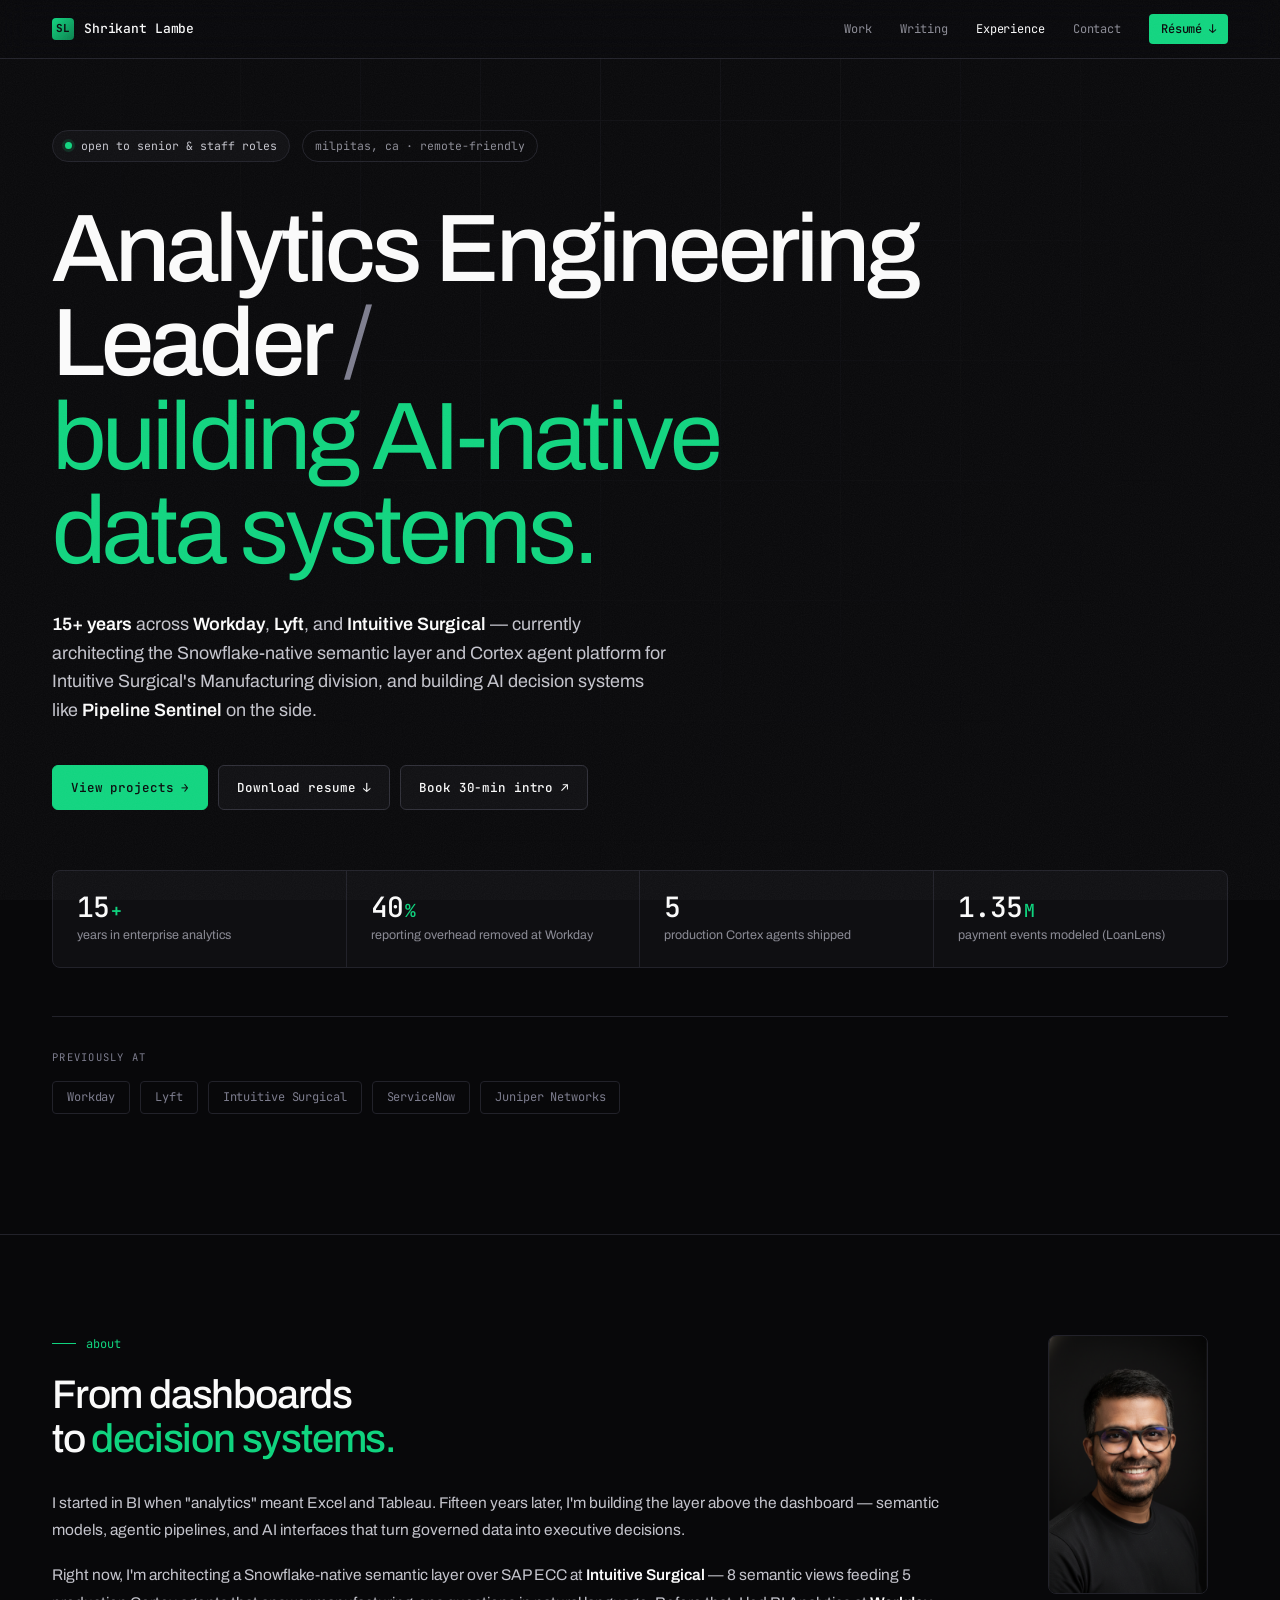
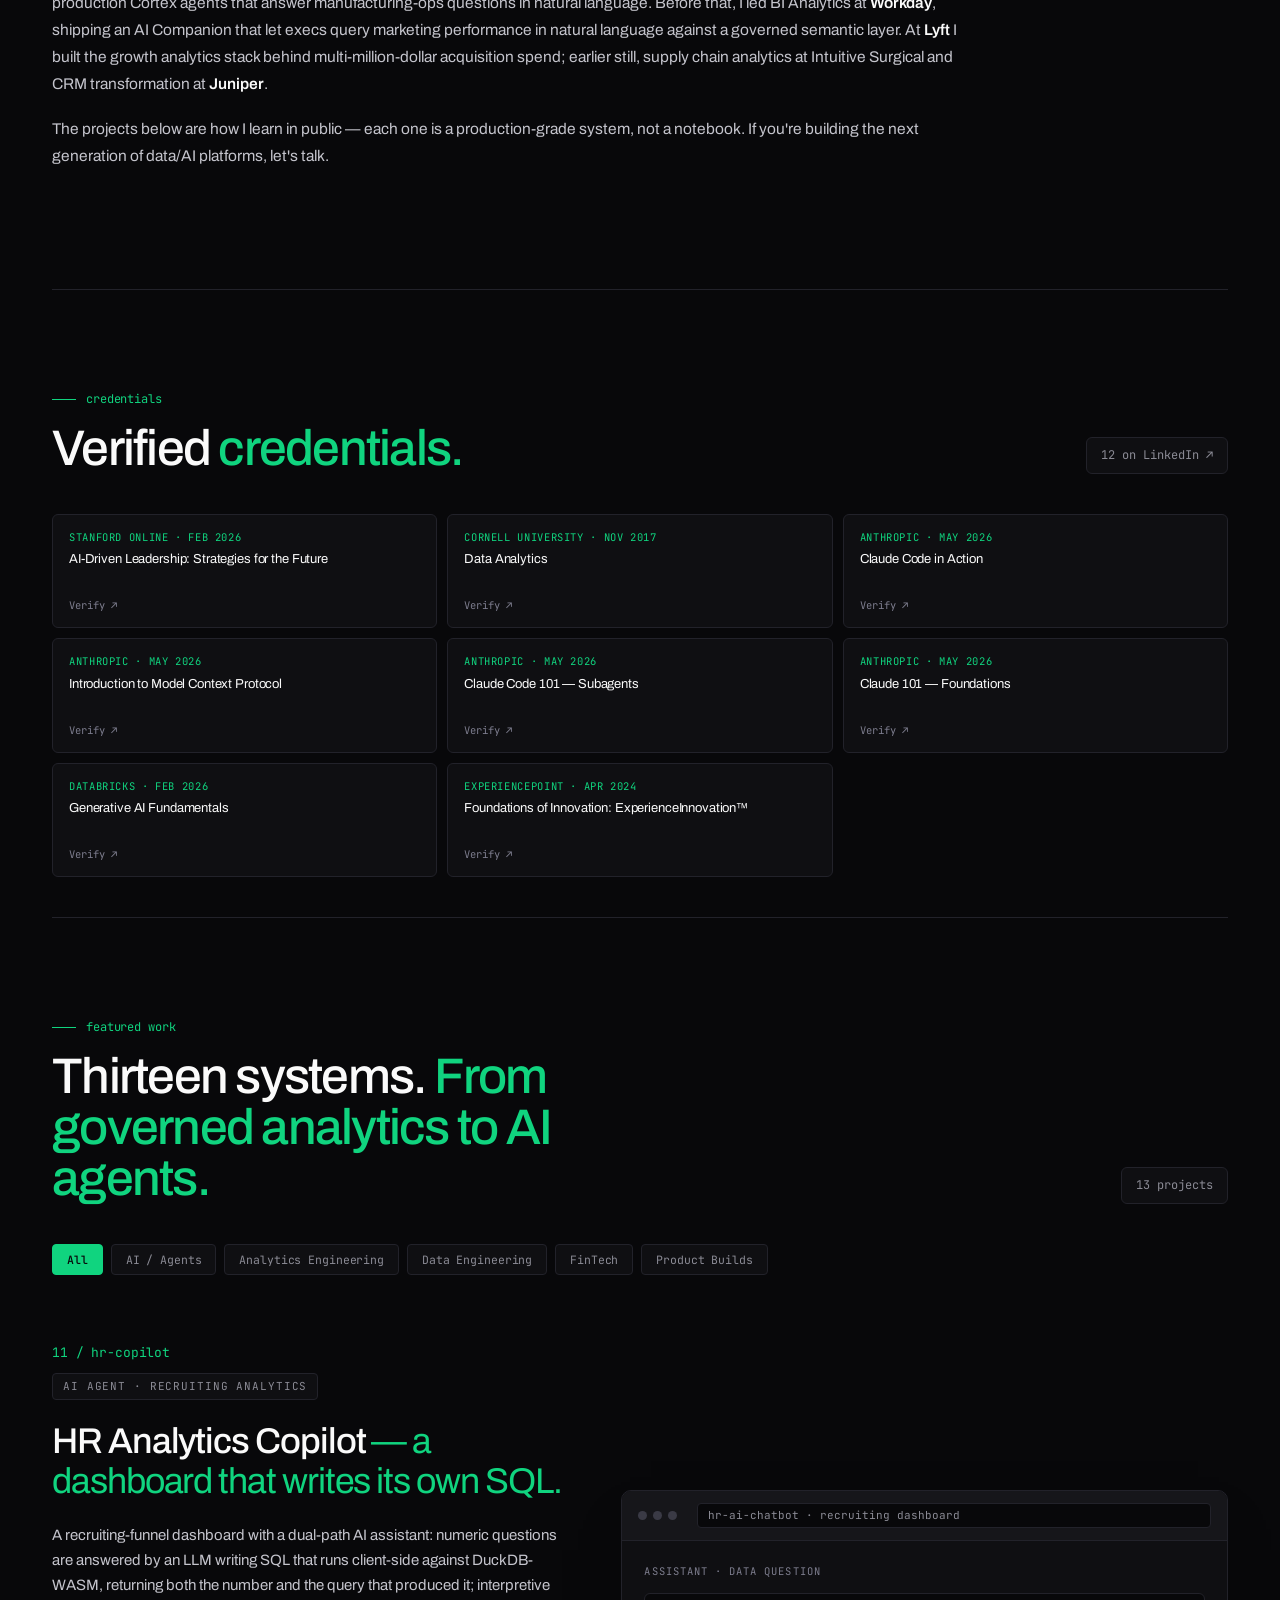
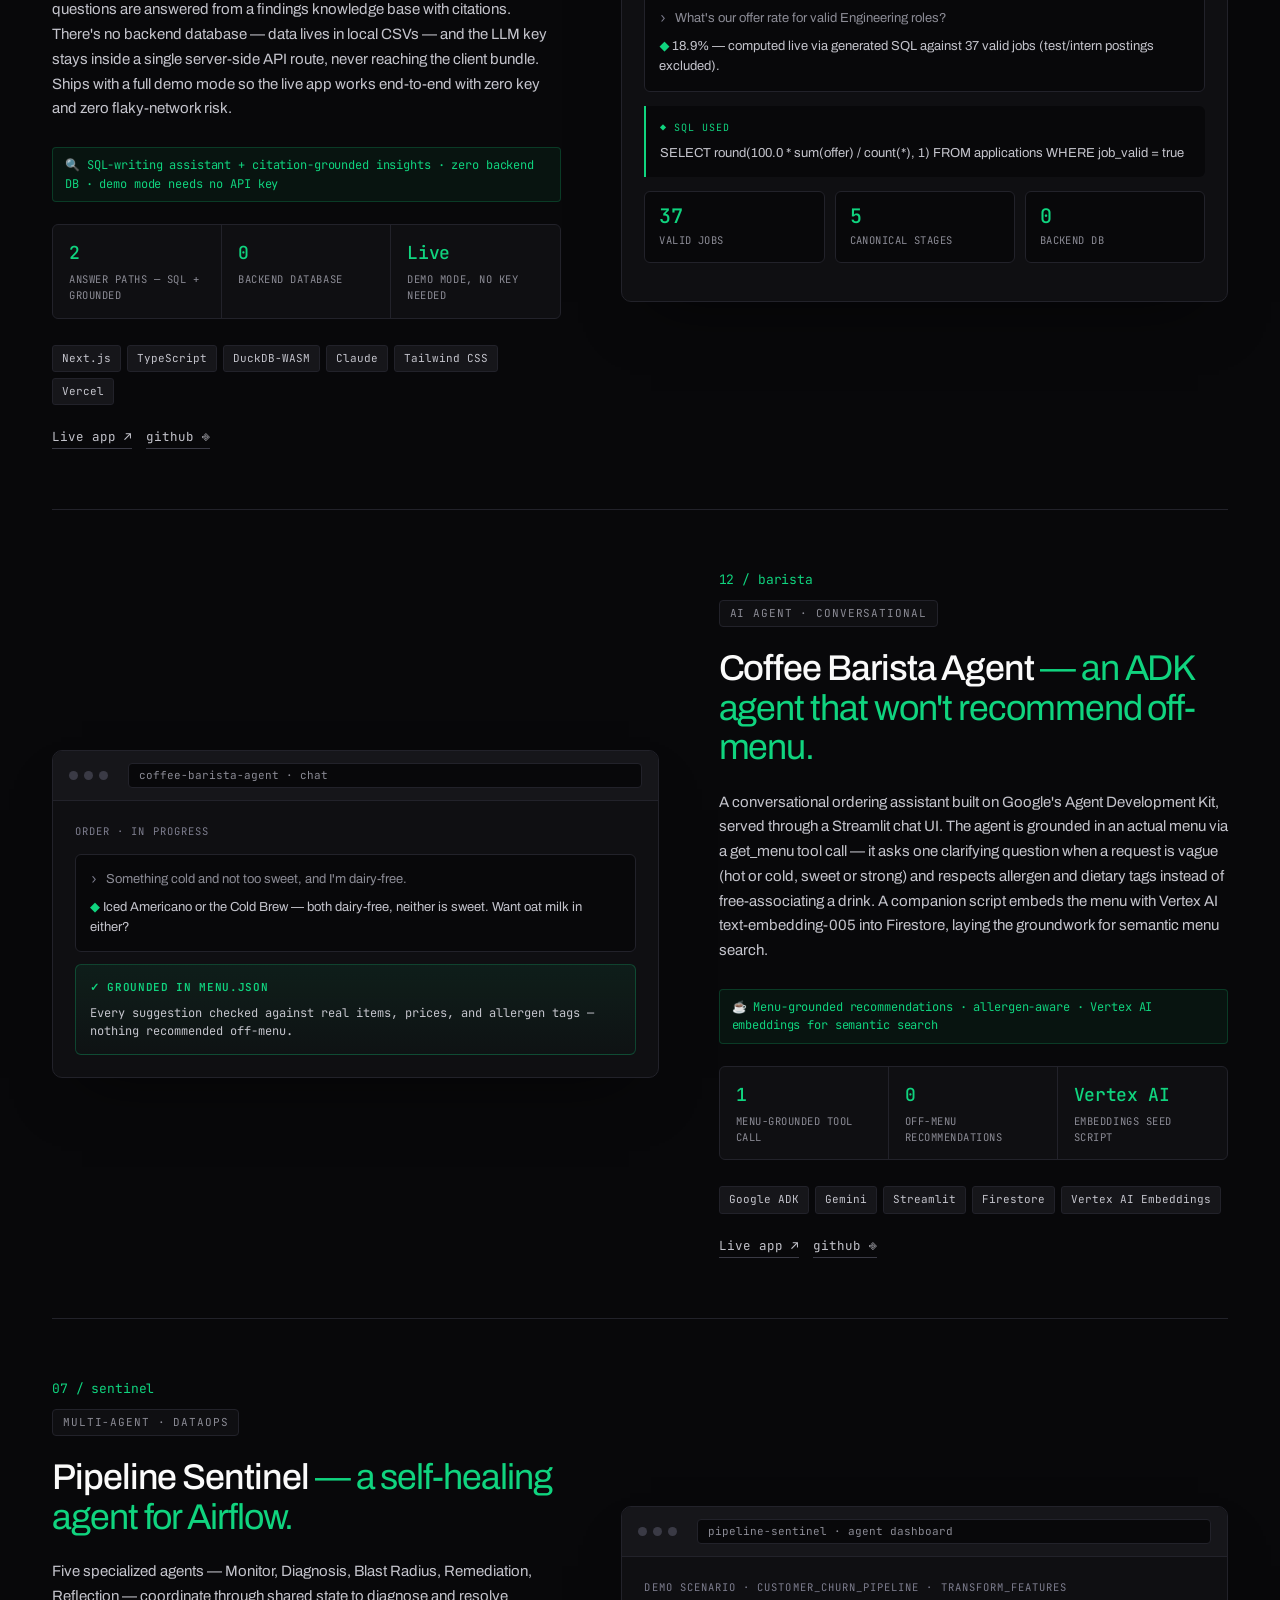
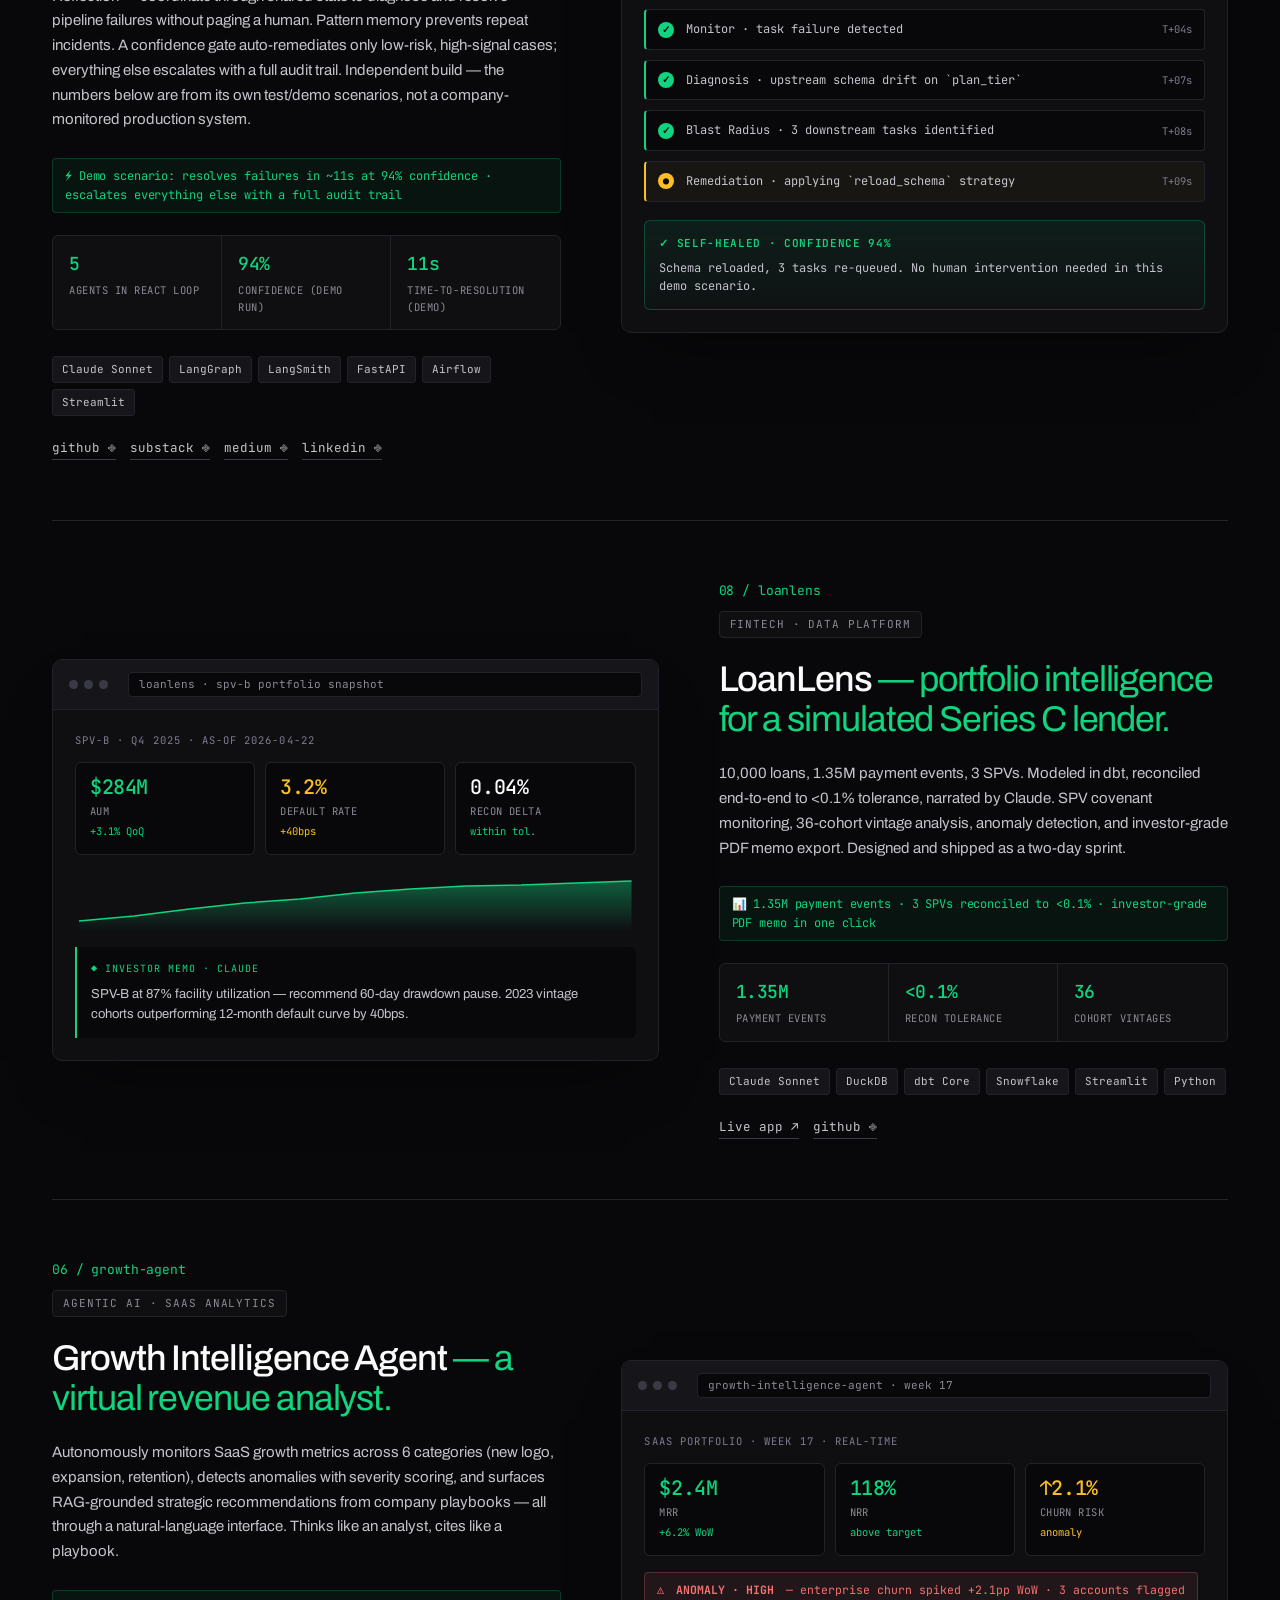
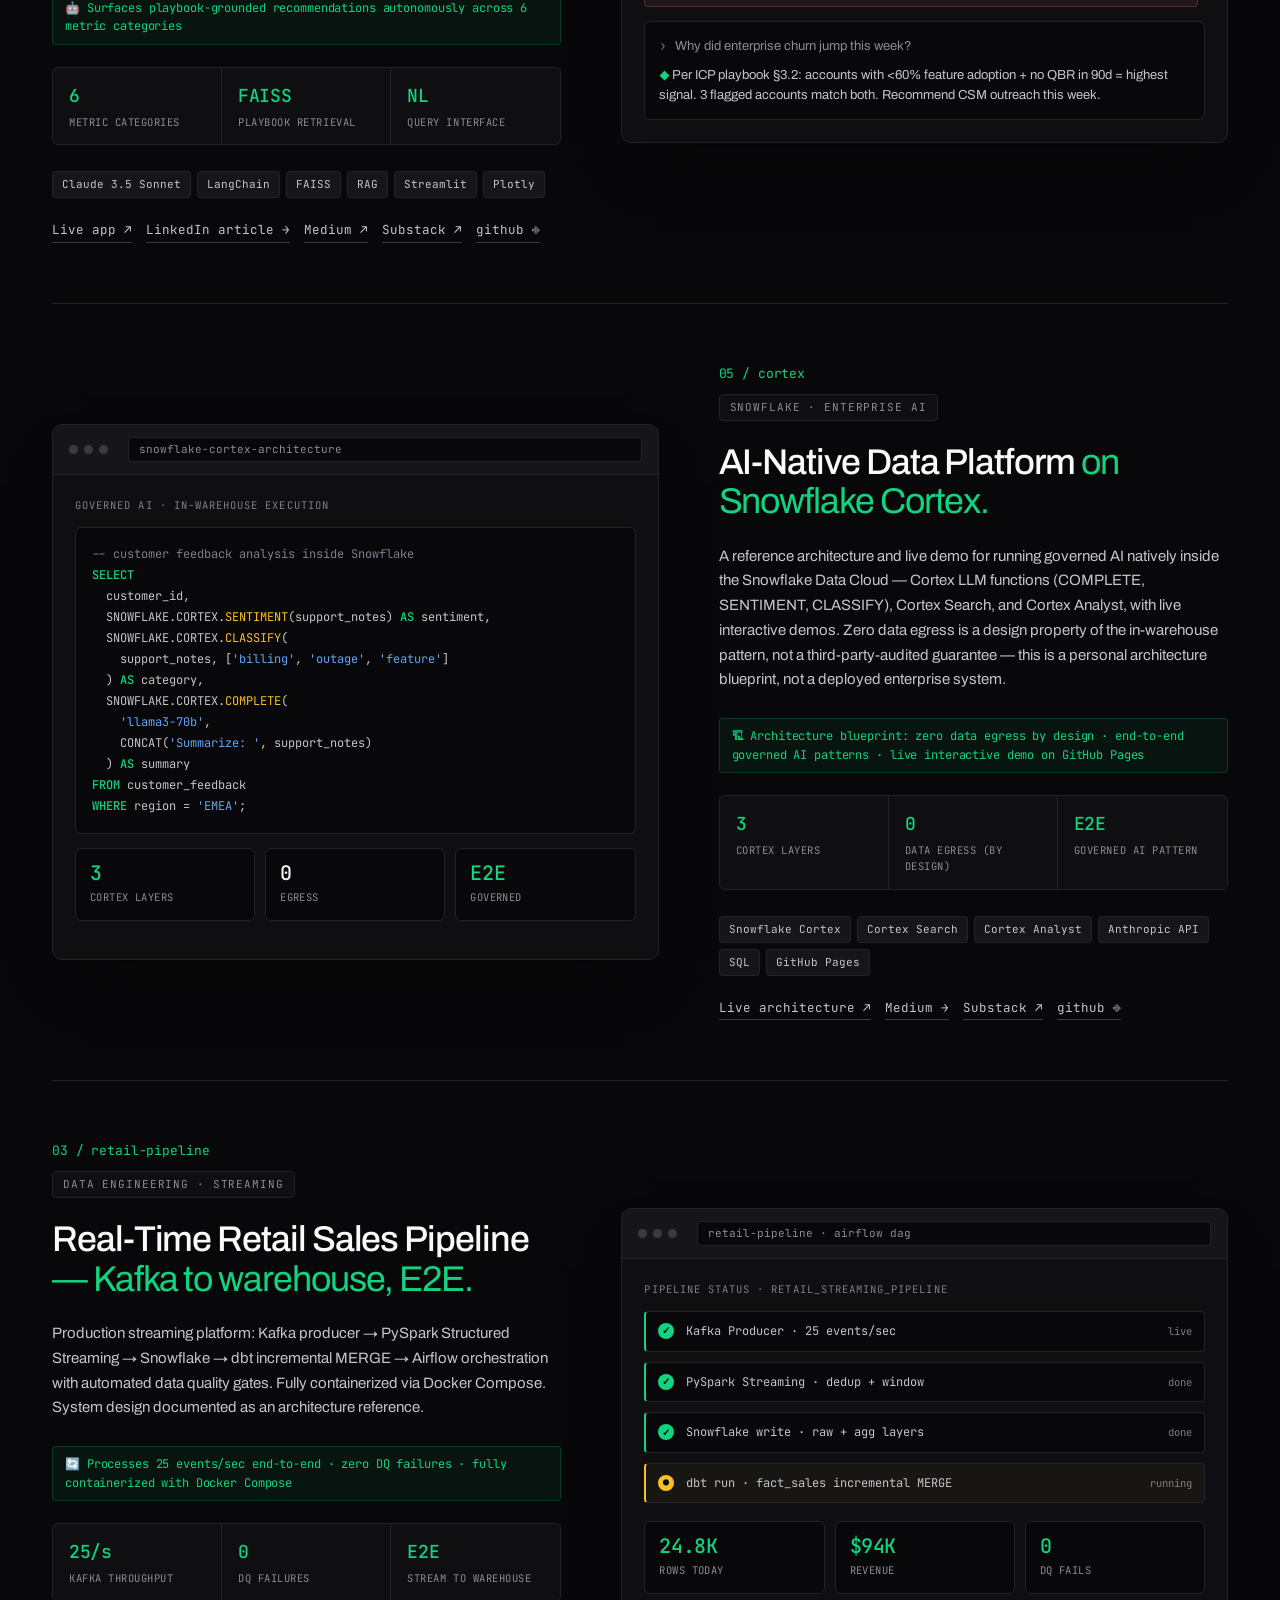
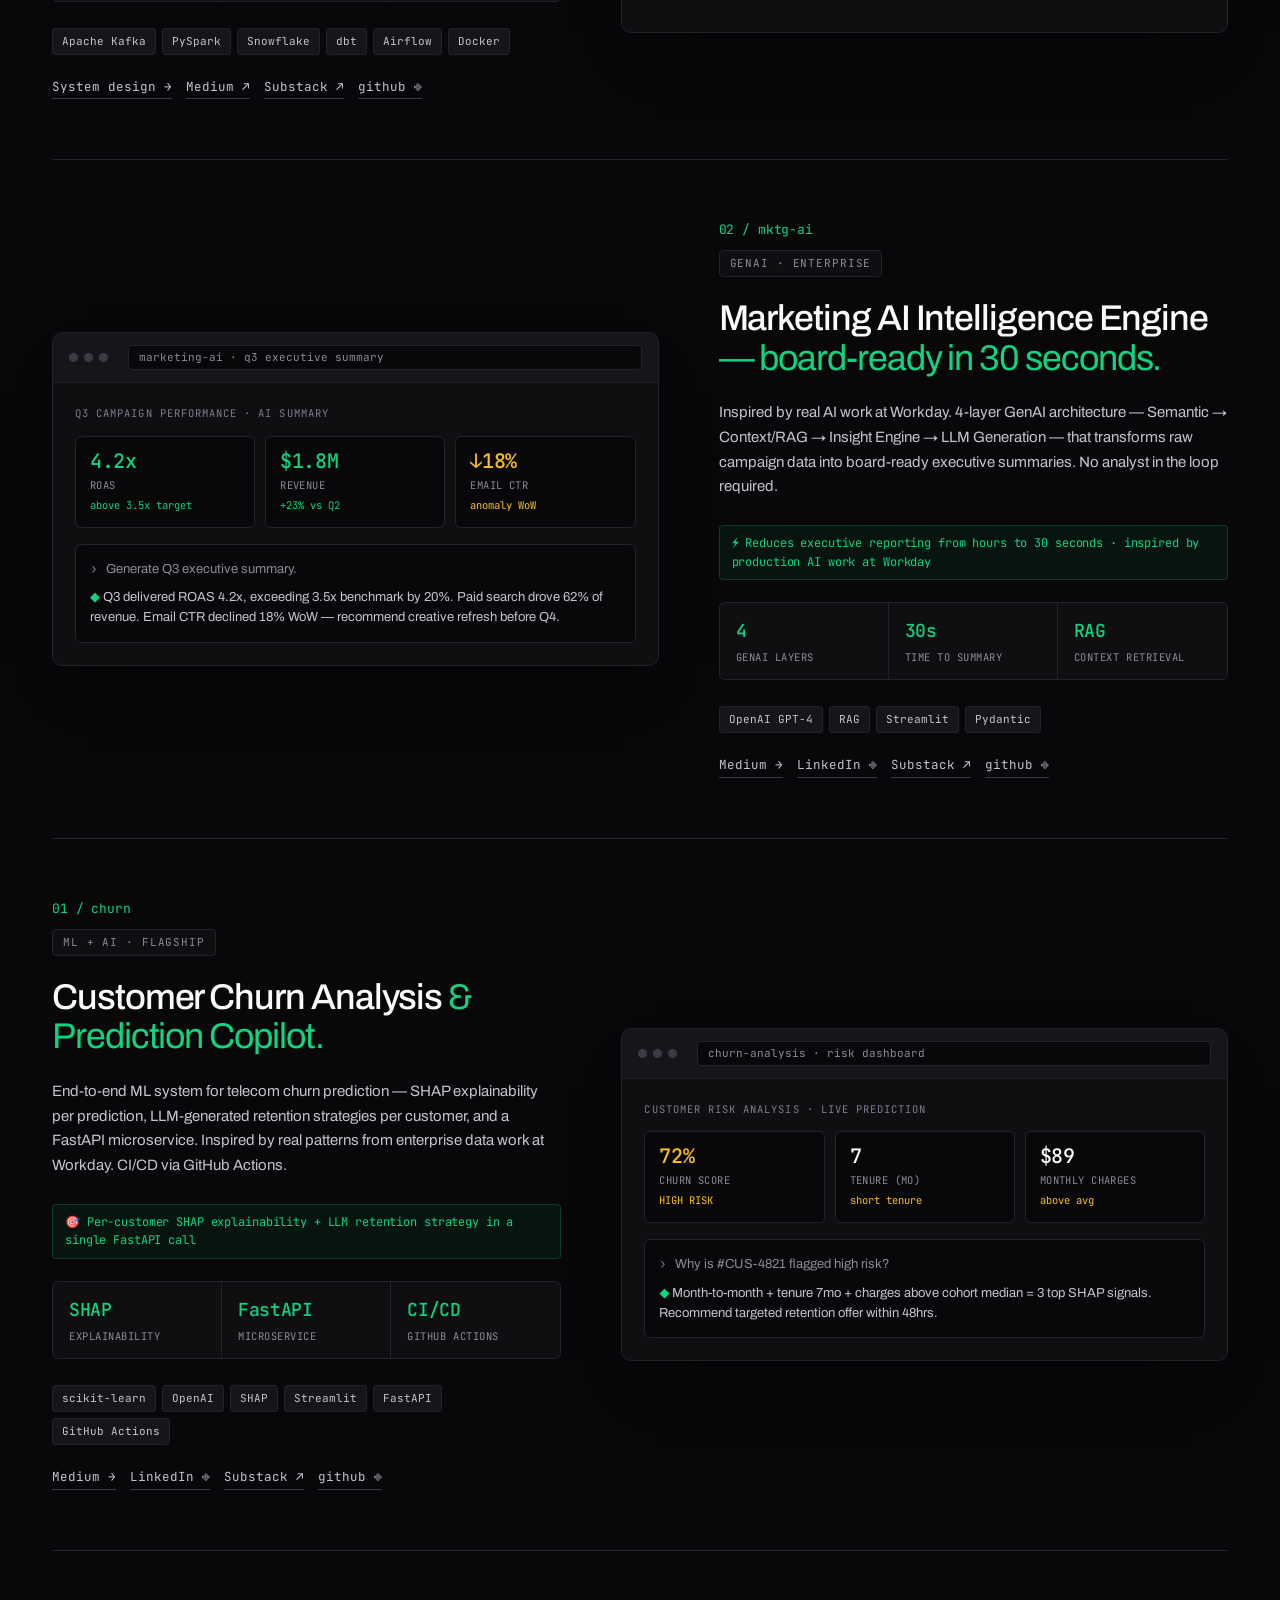
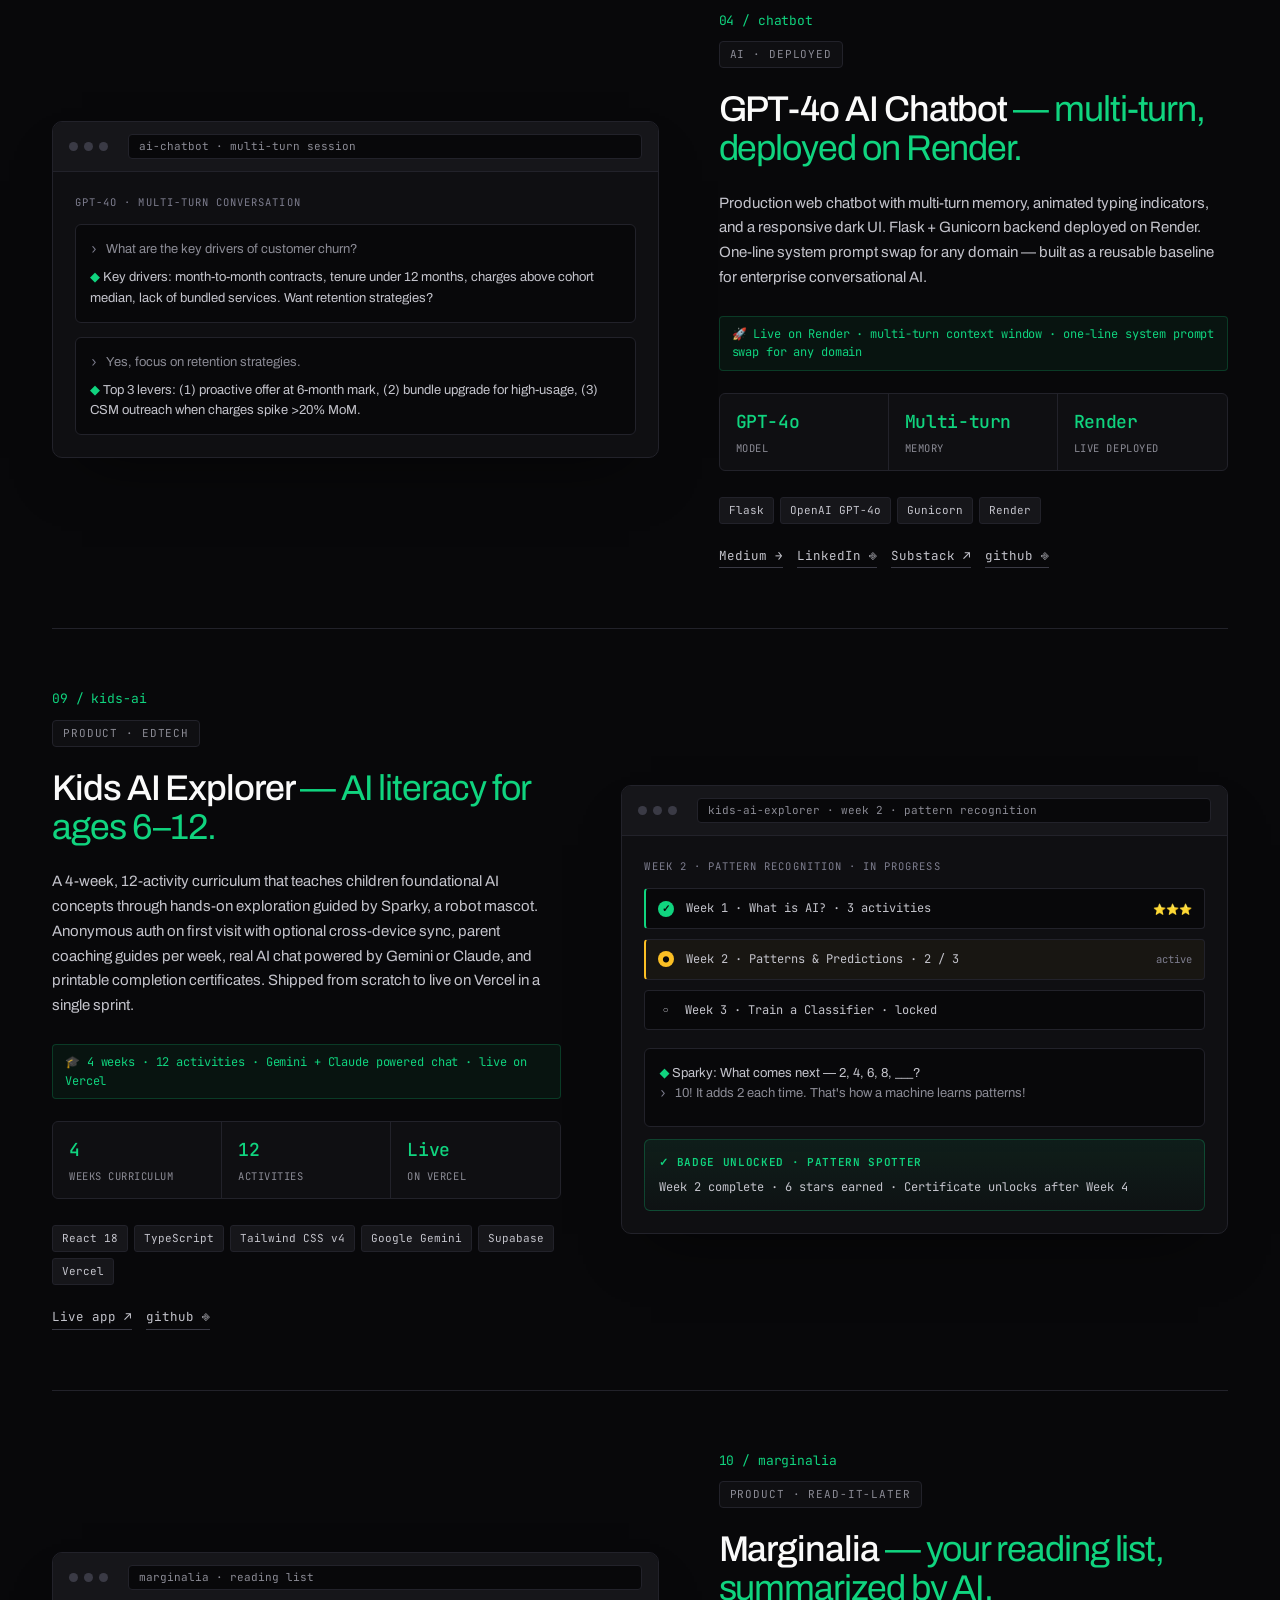
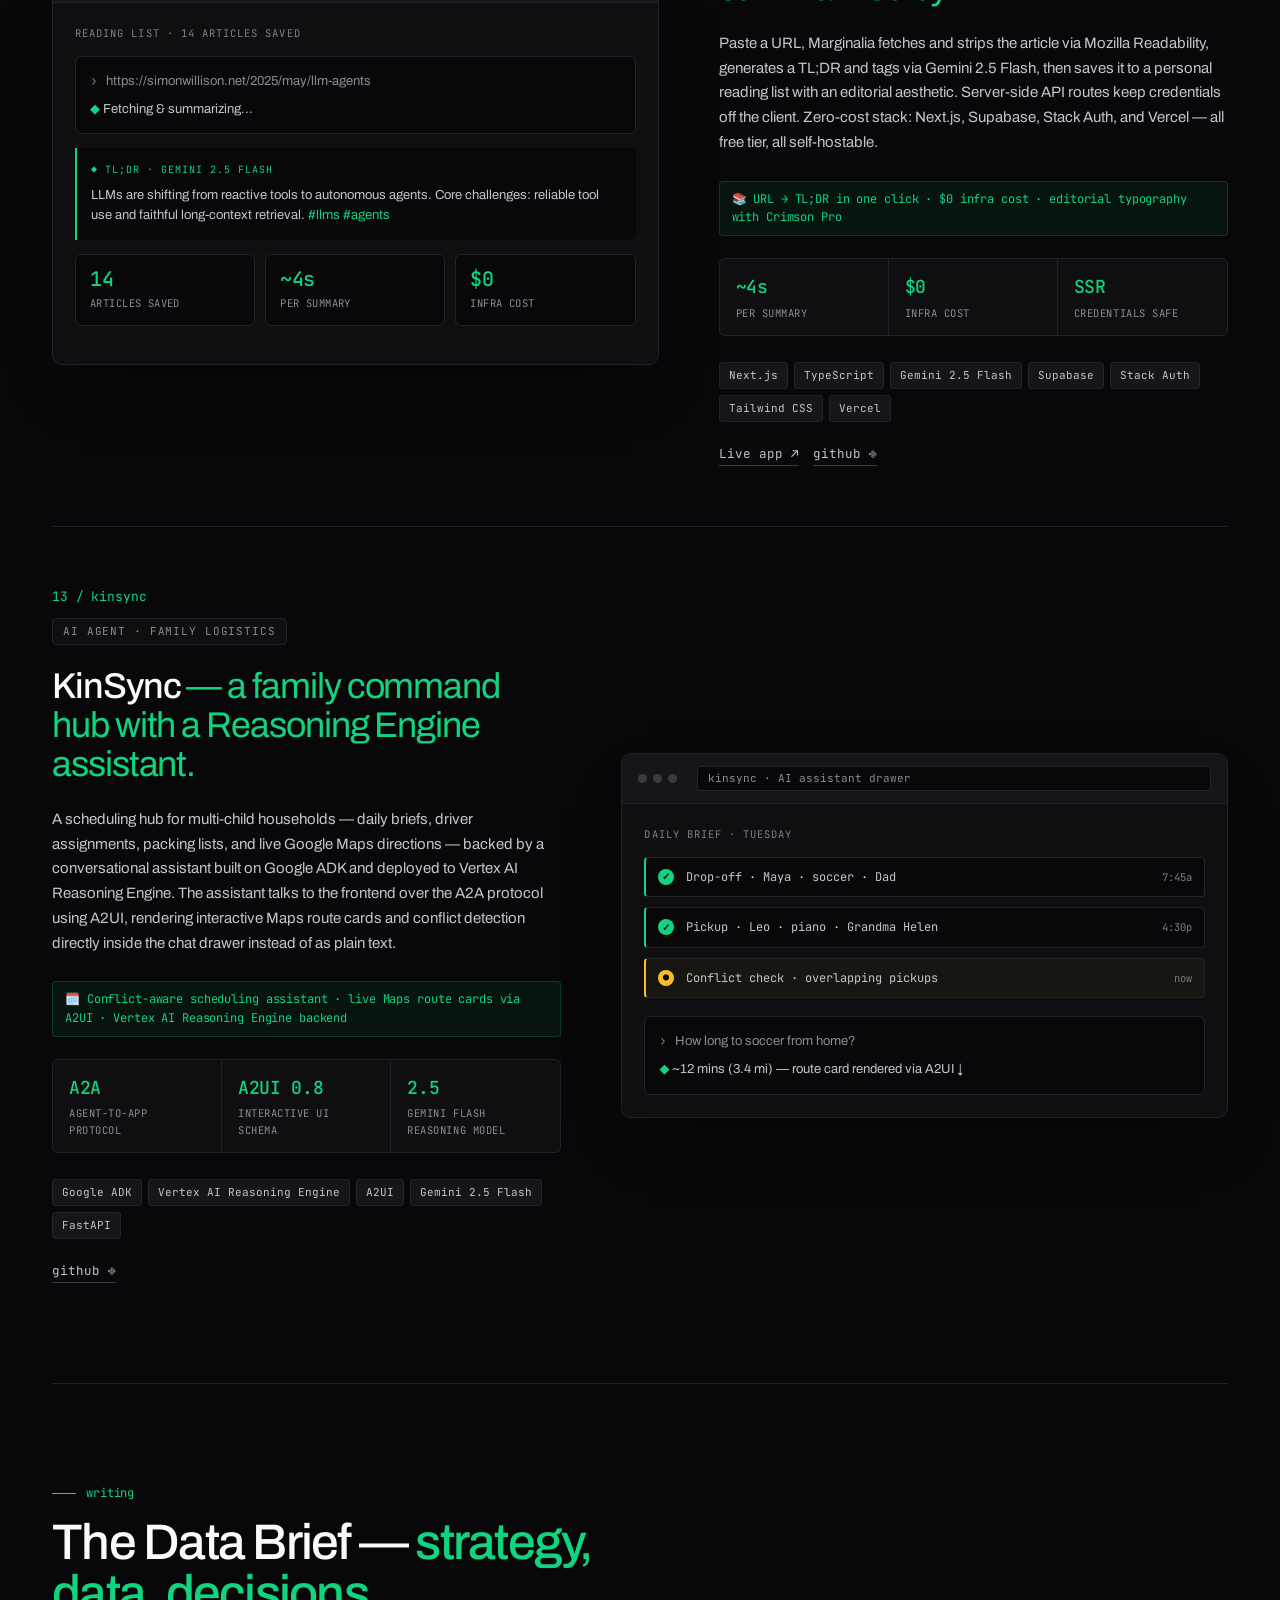
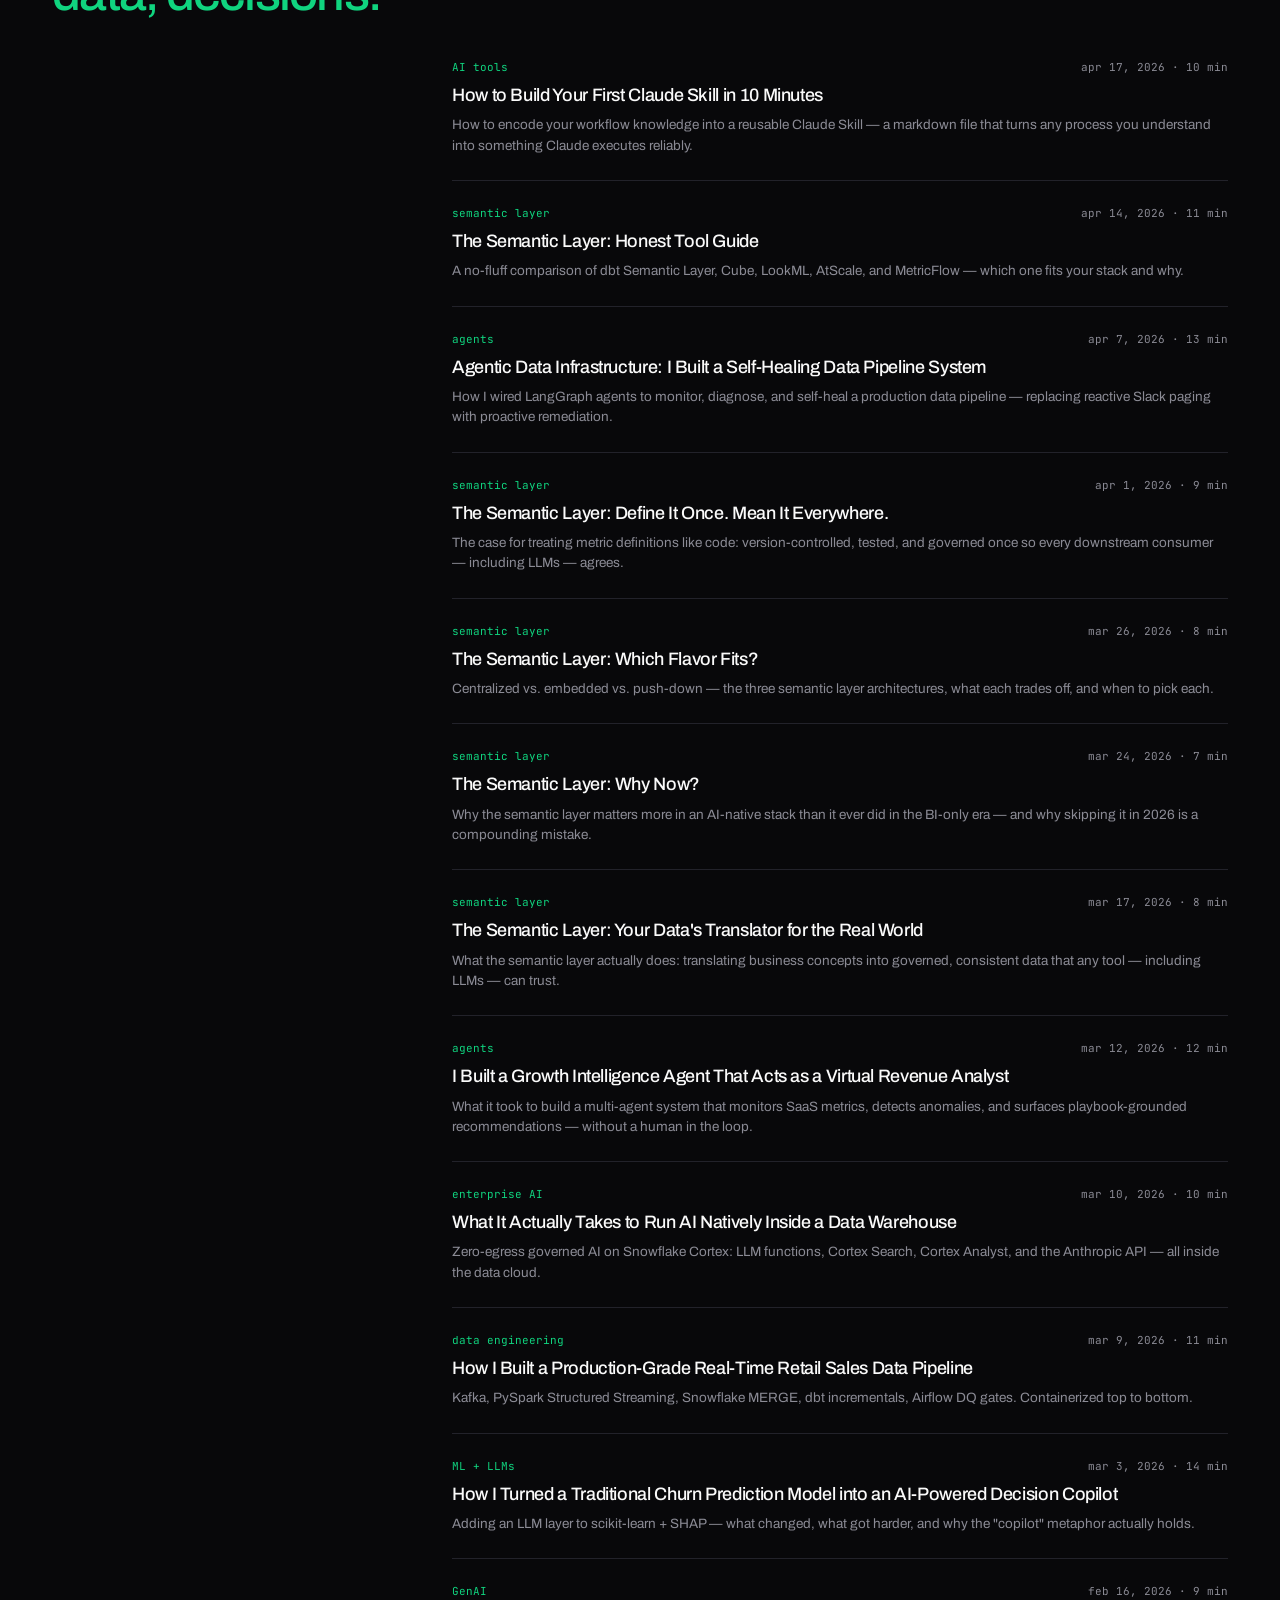
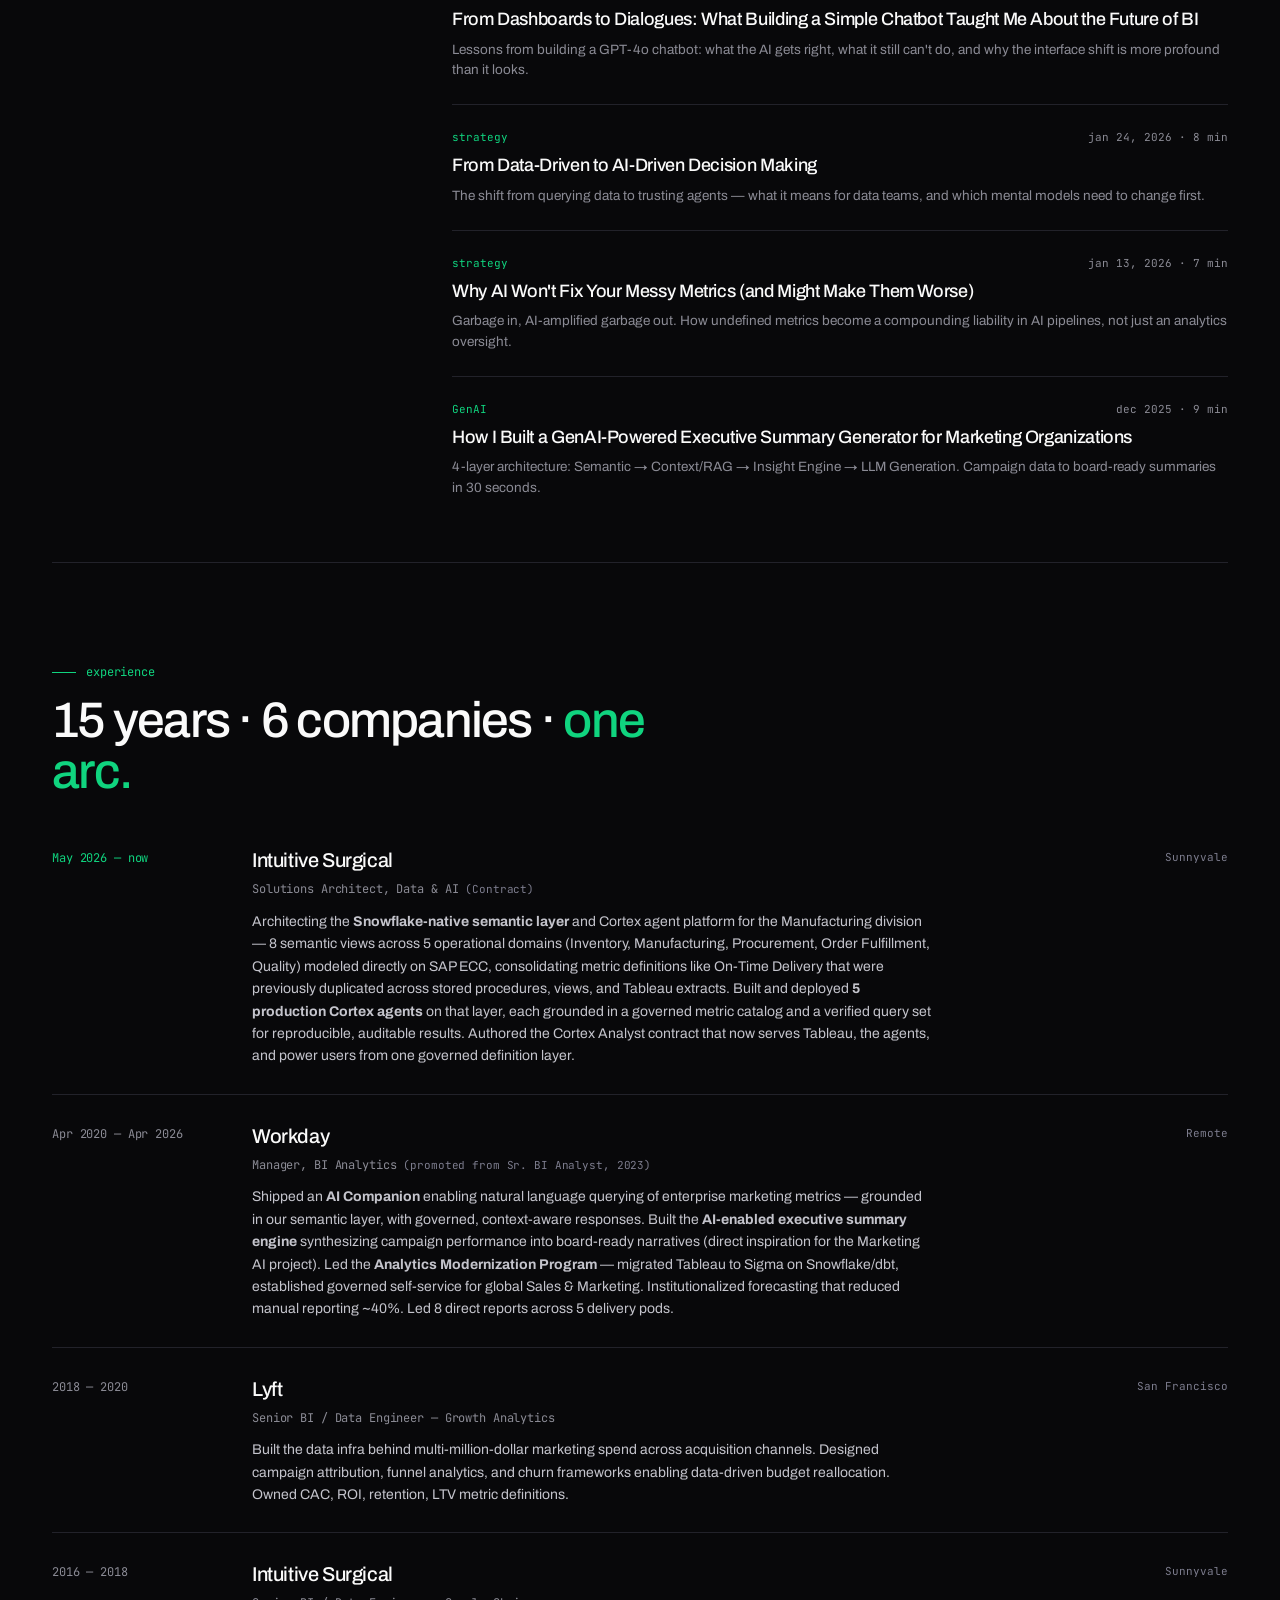
==== index.html @ ab521d65 "Fix nav brand text: shrikantlambe.com -> Shrikant Lambe The domain was never .com (site is shrikantl" ====
<!doctype html>
<html lang="en">
<head>
<!-- Google tag (gtag.js) -->
<script async src="https://www.googletagmanager.com/gtag/js?id=G-89FHE2QN8M"></script>
<script>
  window.dataLayer = window.dataLayer || [];
  function gtag(){dataLayer.push(arguments);}
  gtag('js', new Date());
  gtag('config', 'G-89FHE2QN8M');
</script>
<!-- Vercel Speed Insights -->
<script>
  window.si = window.si || function () { (window.siq = window.siq || []).push(arguments); };
</script>
<script defer src="/_vercel/speed-insights/script.js"></script>
<meta charset="utf-8" />
<meta name="viewport" content="width=device-width, initial-scale=1" />
<title>Shrikant Lambe · Analytics Engineering Leader</title>
<meta name="description" content="Analytics Engineering Leader with 15+ years building AI-native data platforms at Workday, Lyft, and Intuitive Surgical. Semantic layers, agentic pipelines, self-healing systems." />
<meta property="og:title" content="Shrikant Lambe · Analytics Engineering Leader" />
<meta property="og:description" content="15+ years shaping data platforms at Workday, Lyft, and Intuitive Surgical. Now building semantic models, self-healing pipelines, and AI decision systems." />
<meta property="og:type" content="website" />
<meta property="og:url" content="https://shrikantlambe.github.io/" />
<meta property="og:image" content="https://shrikantlambe.github.io/profile.png" />
<meta name="twitter:card" content="summary_large_image" />
<meta name="twitter:title" content="Shrikant Lambe · Analytics Engineering Leader" />
<meta name="twitter:description" content="15+ years at Workday, Lyft, and Intuitive Surgical. Building AI-native data platforms." />
<meta name="twitter:image" content="https://shrikantlambe.github.io/profile.png" />
<link rel="canonical" href="https://shrikantlambe.github.io/" />
<link rel="sitemap" type="application/xml" href="/sitemap.xml" />
<link rel="icon" href="data:image/svg+xml,<svg xmlns='http://www.w3.org/2000/svg' viewBox='0 0 32 32'><rect width='32' height='32' fill='%2310d47f' rx='4'/><text x='16' y='23' font-family='Arial,sans-serif' font-weight='700' font-size='20' fill='%2308080a' text-anchor='middle'>S</text></svg>" />
<link rel="preconnect" href="https://fonts.googleapis.com">
<link rel="preconnect" href="https://fonts.gstatic.com" crossorigin>
<link href="https://fonts.googleapis.com/css2?family=Archivo:wght@100..900&family=JetBrains+Mono:wght@300;400;500;600&display=swap" rel="stylesheet">
<link rel="stylesheet" href="styles.css">

<!-- Schema.org Person structured data -->
<script type="application/ld+json">
{
  "@context": "https://schema.org",
  "@type": "Person",
  "name": "Shrikant Lambe",
  "jobTitle": "Analytics Engineering Leader",
  "description": "Analytics Engineering Leader with 15+ years building AI-native data platforms at Workday, Lyft, and Intuitive Surgical.",
  "url": "https://shrikantlambe.github.io",
  "email": "shrikantlambe@gmail.com",
  "image": "https://shrikantlambe.github.io/profile.png",
  "sameAs": [
    "https://www.linkedin.com/in/shrikantlambe",
    "https://github.com/ShrikantLambe",
    "https://medium.com/@shrikantlambe",
    "https://shrikantlambe.substack.com"
  ],
  "alumniOf": [
    { "@type": "EducationalOrganization", "name": "Stanford University" },
    { "@type": "EducationalOrganization", "name": "Cornell University" },
    { "@type": "EducationalOrganization", "name": "BITS Pilani" }
  ],
  "worksFor": { "@type": "Organization", "name": "Intuitive Surgical" },
  "knowsAbout": ["Analytics Engineering", "Data Engineering", "AI Systems", "LLM", "Snowflake", "Snowflake Cortex", "dbt", "LangChain"]
}
</script>

<style>
  :root {
    --bg: #08080a; --bg-1: #0f0f12; --bg-2: #16161a; --bg-3: #1e1e23;
    --fg: #fafafa; --fg-1: #c4c4cc; --fg-2: #8b8b95; --fg-3: #7d7d8e;
    --line: #22222a; --line-1: #2f2f38; --line-2: #3a3a45;
    --accent: #10d47f; --accent-bright: #34eaa0; --accent-dim: #0a7f4d; --accent-rgb: 16,212,127;
    --accent-glow: rgba(var(--accent-rgb),0.15);
    --red: #f87171; --amber: #fbbf24; --amber-rgb: 251,191,36; --blue: #60a5fa;
    --sans: "Archivo", system-ui, sans-serif;
    --mono: "JetBrains Mono", ui-monospace, monospace;
  }
  * { box-sizing: border-box; margin: 0; padding: 0; }
  html { scroll-behavior: smooth; }
  body {
    background: var(--bg); color: var(--fg); font-family: var(--sans);
    font-weight: 400; line-height: 1.55; -webkit-font-smoothing: antialiased;
    font-feature-settings: "ss01"; overflow-x: hidden; position: relative;
  }
  ::selection { background: var(--accent); color: var(--bg); }
  body::before {
    content: ""; position: fixed; inset: 0; pointer-events: none; z-index: 0;
    background-image: linear-gradient(var(--line) 1px,transparent 1px), linear-gradient(90deg,var(--line) 1px,transparent 1px);
    background-size: 120px 120px; opacity: 0.35;
    mask-image: radial-gradient(ellipse at top,black 0%,transparent 70%);
    -webkit-mask-image: radial-gradient(ellipse at top,black 0%,transparent 70%);
  }
  body::after {
    content: ""; position: fixed; inset: 0; pointer-events: none; z-index: 90;
    background-image: url("data:image/svg+xml,%3Csvg xmlns='http://www.w3.org/2000/svg'%3E%3Cfilter id='n'%3E%3CfeTurbulence type='fractalNoise' baseFrequency='0.9' numOctaves='2' stitchTiles='stitch'/%3E%3CfeColorMatrix type='saturate' values='0'/%3E%3C/filter%3E%3Crect width='100%25' height='100%25' filter='url(%23n)'/%3E%3C/svg%3E");
    opacity: 0.05; mix-blend-mode: screen;
  }
  a { color: inherit; text-decoration: none; }
  a:focus-visible, button:focus-visible { outline: 2px solid var(--accent); outline-offset: 3px; border-radius: 2px; }
  .wrap { max-width: 1240px; margin: 0 auto; padding: 0 32px; position: relative; z-index: 2; }
  @media (max-width: 720px) { .wrap { padding: 0 20px; } }

  /* ---- UTILITIES ---- */
  .scroll-bar { position: fixed; top: 57px; left: 0; height: 2px; width: 0%; background: var(--accent); z-index: 51; pointer-events: none; }
  .reveal { opacity: 0; transform: translateY(18px); transition: opacity .6s ease, transform .6s ease; }
  .reveal.in { opacity: 1; transform: none; }
  @supports (animation-timeline: view()) {
    @keyframes reveal-in { from { opacity: 0; transform: translateY(18px); } to { opacity: 1; transform: none; } }
    .reveal { animation: reveal-in linear both; animation-timeline: view(); animation-range: entry 0% entry 40%; }
  }
  @media (prefers-reduced-motion: reduce) {
    .reveal { opacity: 1 !important; transform: none !important; transition: none !important; animation: none !important; }
    .avail .dot, .af-step.run .ico { animation: none !important; }
  }

  /* ---- NAV ---- */
  nav.top {
    position: fixed; top: 0; left: 0; right: 0; z-index: 50;
    background: rgba(8,8,10,0.72); backdrop-filter: blur(14px) saturate(150%);
    -webkit-backdrop-filter: blur(14px) saturate(150%); border-bottom: 1px solid var(--line);
  }
  nav.top .wrap { height: 58px; display: flex; align-items: center; justify-content: space-between; }
  .brand { font-family: var(--mono); font-size: 13px; font-weight: 500; letter-spacing: -0.01em; display: flex; align-items: center; gap: 10px; }
  .brand .bx { width: 22px; height: 22px; border-radius: 4px; background: linear-gradient(135deg,var(--accent),var(--accent-dim)); display: inline-flex; align-items: center; justify-content: center; color: var(--bg); font-size: 11px; font-weight: 700; }
  .nav-right { display: flex; align-items: center; gap: 28px; }
  .nav-links { display: flex; align-items: center; gap: 28px; }
  .nav-right a { font-family: var(--mono); font-size: 12px; color: var(--fg-2); letter-spacing: -0.01em; transition: color .18s; }
  .nav-right a:hover, .nav-right a.active { color: var(--fg); }
  .nav-cta { padding: 6px 12px; background: var(--accent); color: var(--bg) !important; border-radius: 4px; font-weight: 500 !important; }
  .nav-cta:hover { background: var(--accent-bright); }
  .nav-toggle { display: none; flex-direction: column; justify-content: center; align-items: center; gap: 4px; width: 32px; height: 32px; background: transparent; border: 1px solid var(--line); border-radius: 4px; cursor: pointer; padding: 0; }
  .nav-toggle span { display: block; width: 16px; height: 1.5px; background: var(--fg-1); transition: transform .2s, opacity .2s; }
  .nav-toggle[aria-expanded="true"] span:nth-child(1) { transform: translateY(5.5px) rotate(45deg); }
  .nav-toggle[aria-expanded="true"] span:nth-child(2) { opacity: 0; }
  .nav-toggle[aria-expanded="true"] span:nth-child(3) { transform: translateY(-5.5px) rotate(-45deg); }
  @media (max-width: 720px) {
    .nav-toggle { display: inline-flex; }
    .nav-links { position: absolute; top: 58px; left: 0; right: 0; flex-direction: column; align-items: stretch; gap: 0; background: var(--bg-1); border-top: 1px solid var(--line); max-height: 0; overflow: hidden; transition: max-height .25s ease; z-index: 52; }
    .nav-links.open { max-height: 320px; }
    .nav-links a { padding: 14px 20px; border-bottom: 1px solid var(--line); }
  }
  @media (prefers-reduced-motion: reduce) { .nav-links { transition: none; } .nav-toggle span { transition: none; } }

  /* ---- HERO ---- */
  section.hero { padding: 130px 0 80px; }
  .hero-top { display: flex; align-items: center; gap: 12px; margin-bottom: 40px; flex-wrap: wrap; }
  .avail { display: inline-flex; align-items: center; gap: 9px; font-family: var(--mono); font-size: 11.5px; padding: 6px 12px; background: var(--bg-1); border: 1px solid var(--line); border-radius: 40px; color: var(--fg-1); }
  .avail .dot { width: 7px; height: 7px; border-radius: 50%; background: var(--accent); box-shadow: 0 0 0 3px var(--accent-glow); animation: pulse 2.4s infinite; }
  @keyframes pulse { 0%,100% { box-shadow: 0 0 0 3px var(--accent-glow); } 50% { box-shadow: 0 0 0 6px rgba(var(--accent-rgb),0); } }
  .loc-tag { font-family: var(--mono); font-size: 11.5px; color: var(--fg-2); padding: 6px 12px; border: 1px solid var(--line); border-radius: 40px; }

  h1.headline { font-size: clamp(42px,7.5vw,96px); font-weight: 500; line-height: 0.98; letter-spacing: -0.04em; margin-bottom: 32px; max-width: 16ch; }
  h1.headline .ac { color: var(--accent); font-weight: 400; }
  h1.headline .slash { color: var(--fg-3); font-weight: 300; }
  .hero-sub { max-width: 620px; font-size: clamp(15px,1.4vw,18px); color: var(--fg-1); line-height: 1.6; margin-bottom: 40px; }
  .hero-sub strong { color: var(--fg); font-weight: 600; }

  .cta-row { display: flex; flex-wrap: wrap; gap: 10px; margin-bottom: 60px; }
  .btn { display: inline-flex; align-items: center; gap: 8px; padding: 12px 18px; font-family: var(--mono); font-size: 12.5px; font-weight: 500; letter-spacing: -0.01em; border-radius: 6px; border: 1px solid var(--line-1); background: var(--bg-1); color: var(--fg); transition: all .2s; cursor: pointer; }
  .btn:hover { border-color: var(--line-2); background: var(--bg-2); transform: translateY(-1px); }
  .btn.primary { background: var(--accent); color: var(--bg); border-color: var(--accent); }
  .btn.primary:hover { background: var(--accent-bright); border-color: var(--accent-bright); color: var(--bg); }
  .btn .arr { transition: transform .2s; }
  .btn:hover .arr { transform: translateX(3px); }

  .stat-strip { display: grid; grid-template-columns: repeat(4,1fr); gap: 0; border: 1px solid var(--line); border-radius: 8px; background: var(--bg-1); overflow: hidden; }
  .stat-strip .s { padding: 22px 24px; border-right: 1px solid var(--line); }
  .stat-strip .s:last-child { border-right: none; }
  .s-num { font-family: var(--mono); font-size: 28px; font-weight: 500; color: var(--fg); letter-spacing: -0.03em; line-height: 1; margin-bottom: 6px; }
  .s-num .unit { color: var(--accent); font-size: 18px; margin-left: 2px; }
  .s-label { font-size: 12.5px; color: var(--fg-2); line-height: 1.4; }
  @media (max-width: 720px) { .stat-strip { grid-template-columns: 1fr 1fr; } .stat-strip .s:nth-child(2) { border-right: none; } .stat-strip .s:nth-child(-n+2) { border-bottom: 1px solid var(--line); } }

  /* previously at strip */
  .prev-at { margin-top: 48px; padding-top: 32px; border-top: 1px solid var(--line); }
  .prev-at-label { font-family: var(--mono); font-size: 10.5px; color: var(--fg-3); letter-spacing: 0.12em; text-transform: uppercase; margin-bottom: 16px; }
  .prev-at-logos { display: flex; flex-wrap: wrap; gap: 10px; align-items: center; }
  .prev-at-logo { font-family: var(--mono); font-size: 12px; color: var(--fg-3); padding: 6px 14px; border: 1px solid var(--line); border-radius: 4px; letter-spacing: -0.01em; transition: color .2s, border-color .2s; }
  .prev-at-logo:hover { color: var(--fg-2); border-color: var(--line-1); }

  /* credentials section */
  .credentials-grid { display: grid; grid-template-columns: repeat(3, 1fr); gap: 10px; }
  .cred-card { display: block; padding: 14px 16px; background: var(--bg-1); border: 1px solid var(--line); border-radius: 6px; transition: border-color .2s, transform .2s, background .2s; }
  .cred-card:hover { border-color: var(--accent); background: var(--bg-2); transform: translateY(-1px); }
  .cred-issuer { font-family: var(--mono); font-size: 10.5px; color: var(--accent); letter-spacing: 0.06em; text-transform: uppercase; margin-bottom: 6px; }
  .cred-name { font-size: 13px; color: var(--fg); line-height: 1.35; letter-spacing: -0.01em; margin-bottom: 10px; min-height: 36px; }
  .cred-verify { font-family: var(--mono); font-size: 10.5px; color: var(--fg-3); transition: color .2s; }
  .cred-card:hover .cred-verify { color: var(--accent); }
  a.count { text-decoration: none; transition: color .2s, border-color .2s, background .2s; }
  a.count:hover { color: var(--accent); border-color: var(--accent); background: var(--bg-2); }
  @media (max-width: 720px) { .credentials-grid { grid-template-columns: 1fr; } }

  /* ---- ABOUT ---- */
  section.about { padding: 100px 0 80px; border-top: 1px solid var(--line); margin-top: 40px; }
  .about-grid { display: grid; grid-template-columns: 1fr 180px; gap: 60px; align-items: start; }
  .about-eyebrow { font-family: var(--mono); font-size: 12px; color: var(--accent); letter-spacing: -0.01em; display: flex; align-items: center; gap: 10px; margin-bottom: 20px; }
  .about-eyebrow::before { content: ""; width: 24px; height: 1px; background: var(--accent); }
  .about-heading { font-size: clamp(26px,3.2vw,40px); font-weight: 500; letter-spacing: -0.03em; line-height: 1.1; margin-bottom: 28px; }
  .about-heading .ac { color: var(--accent); }
  .about-body { color: var(--fg-1); font-size: 15.5px; line-height: 1.75; }
  .about-body p { margin-bottom: 18px; }
  .about-body p:last-child { margin-bottom: 0; }
  .about-body strong { color: var(--fg); font-weight: 600; }
  .about-photo { width: 160px; border-radius: 8px; overflow: hidden; border: 1px solid var(--line); flex-shrink: 0; position: sticky; top: 90px; }
  .about-photo img { width: 100%; display: block; object-fit: cover; object-position: center top; filter: grayscale(10%); }
  @media (max-width: 720px) { .about-grid { grid-template-columns: 1fr; gap: 28px; } .about-photo { width: 100px; position: static; } }

  /* ---- SECTION HEADER ---- */
  .sec-head { padding: 100px 0 40px; display: flex; justify-content: space-between; align-items: flex-end; gap: 30px; flex-wrap: wrap; border-top: 1px solid var(--line); margin-top: 40px; }
  .sec-head.no-border { border-top: none; margin-top: 0; }
  .sec-head .left { flex: 1; min-width: 280px; }
  .label { font-family: var(--mono); font-size: 12px; color: var(--accent); letter-spacing: -0.01em; display: flex; align-items: center; gap: 10px; }
  .sec-head .label { margin-bottom: 14px; }
  .sec-head .label::before { content: ""; width: 24px; height: 1px; background: var(--accent); }
  .sec-head h2 { font-size: clamp(30px,4vw,50px); font-weight: 500; line-height: 1.02; letter-spacing: -0.035em; max-width: 22ch; }
  .sec-head h2 .ac { color: var(--accent); }
  .sec-head .count { font-family: var(--mono); font-size: 12px; color: var(--fg-2); padding: 8px 14px; background: var(--bg-1); border: 1px solid var(--line); border-radius: 6px; white-space: nowrap; }

  /* ---- FILTER CHIPS ---- */
  .filter-chips { display: flex; flex-wrap: wrap; gap: 8px; margin-bottom: 32px; }
  .chip { font-family: var(--mono); font-size: 11.5px; padding: 7px 14px; background: var(--bg-1); border: 1px solid var(--line); border-radius: 4px; color: var(--fg-2); cursor: pointer; transition: all .18s; letter-spacing: -0.01em; }
  .chip:hover { border-color: var(--line-2); color: var(--fg); }
  .chip.active { background: var(--accent); color: var(--bg); border-color: var(--accent); font-weight: 500; }

  /* ---- FLAGSHIP PROJECTS ---- */
  .flagship { display: grid; grid-template-columns: 1.05fr 1.25fr; gap: 60px; padding: 60px 0; border-top: 1px solid var(--line); align-items: center; }
  .flagship.first-visible { border-top: none; padding-top: 36px; }
  .flagship.rev { grid-template-columns: 1.25fr 1.05fr; }
  .flagship.rev .flag-meta { order: 2; }
  .flagship.rev .flag-preview { order: 1; }

  .flag-meta .flag-num { font-family: var(--mono); font-size: 13px; color: var(--accent); margin-bottom: 10px; letter-spacing: -0.01em; }
  .flag-meta .flag-tag { font-family: var(--mono); font-size: 11px; color: var(--fg-2); text-transform: uppercase; letter-spacing: 0.08em; margin-bottom: 22px; display: inline-block; padding: 4px 10px; background: var(--bg-1); border: 1px solid var(--line); border-radius: 4px; }
  .flag-meta h3 { font-size: clamp(22px,2.8vw,36px); font-weight: 500; line-height: 1.1; letter-spacing: -0.03em; margin-bottom: 22px; }
  .flag-meta h3 .ac { color: var(--accent); font-weight: 400; }
  .flag-meta .pitch { color: var(--fg-1); font-size: 15px; line-height: 1.65; margin-bottom: 26px; }
  .flag-meta .outcome { font-family: var(--mono); font-size: 12px; color: var(--accent); padding: 8px 12px; background: rgba(var(--accent-rgb),0.06); border: 1px solid rgba(var(--accent-rgb),0.2); border-radius: 4px; margin-bottom: 22px; letter-spacing: -0.01em; }

  .key-specs { display: grid; grid-template-columns: 1fr 1fr 1fr; gap: 0; border: 1px solid var(--line); border-radius: 6px; margin-bottom: 26px; background: var(--bg-1); }
  .key-specs .ks { padding: 14px 16px; border-right: 1px solid var(--line); }
  .key-specs .ks:last-child { border-right: none; }
  .ks-val { font-family: var(--mono); font-size: 18px; color: var(--accent); font-weight: 500; letter-spacing: -0.02em; }
  .ks-label { font-family: var(--mono); font-size: 10.5px; color: var(--fg-2); text-transform: uppercase; letter-spacing: 0.05em; margin-top: 4px; }
  @media (max-width: 520px) { .key-specs { grid-template-columns: 1fr; } .key-specs .ks { border-right: none; border-bottom: 1px solid var(--line); } .key-specs .ks:last-child { border-bottom: none; } }

  .tags { display: flex; flex-wrap: wrap; gap: 6px; margin-bottom: 22px; }
  .tag { font-family: var(--mono); font-size: 11px; padding: 4px 9px; background: var(--bg-2); border: 1px solid var(--line); border-radius: 3px; color: var(--fg-1); }

  .link-row { display: flex; flex-wrap: wrap; gap: 14px; }
  .link-row a { font-family: var(--mono); font-size: 12.5px; color: var(--fg-1); padding-bottom: 2px; border-bottom: 1px solid var(--line-2); transition: color .2s, border-color .2s; }
  .link-row a:hover { color: var(--accent); border-color: var(--accent); }

  .flag-preview { background: var(--bg-1); border: 1px solid var(--line); border-radius: 10px; overflow: hidden; box-shadow: 0 30px 60px -30px rgba(0,0,0,0.6); }
  .prev-bar { display: flex; align-items: center; gap: 10px; padding: 12px 16px; background: var(--bg-2); border-bottom: 1px solid var(--line); }
  .prev-dots { display: flex; gap: 6px; }
  .prev-dots span { width: 9px; height: 9px; border-radius: 50%; background: var(--line-2); }
  .prev-url { font-family: var(--mono); font-size: 11px; color: var(--fg-2); margin-left: 10px; flex: 1; padding: 3px 10px; background: var(--bg); border: 1px solid var(--line); border-radius: 4px; }
  .prev-body { padding: 22px; }
  .prev-label { font-family: var(--mono); font-size: 10.5px; color: var(--fg-3); letter-spacing: 0.1em; text-transform: uppercase; margin-bottom: 14px; }

  .agent-flow { display: flex; flex-direction: column; gap: 10px; margin-bottom: 18px; }
  .af-step { display: flex; align-items: center; gap: 12px; font-family: var(--mono); font-size: 12px; padding: 10px 12px; background: var(--bg); border: 1px solid var(--line); border-radius: 4px; color: var(--fg-1); }
  .af-step.done { border-left: 2px solid var(--accent); }
  .af-step.run { border-left: 2px solid var(--amber); background: rgba(var(--amber-rgb),0.04); }
  .af-step .ico { width: 16px; height: 16px; display: inline-flex; align-items: center; justify-content: center; border-radius: 50%; font-size: 10px; font-weight: 600; flex-shrink: 0; }
  .af-step.done .ico { background: var(--accent); color: var(--bg); }
  .af-step.run .ico { background: var(--amber); color: var(--bg); animation: pulse-a 1.4s infinite; }
  @keyframes pulse-a { 0%,100% { box-shadow: 0 0 0 0 rgba(var(--amber-rgb),0.4); } 50% { box-shadow: 0 0 0 5px rgba(var(--amber-rgb),0); } }
  .af-step .lbl { flex: 1; }
  .af-step .t { font-size: 10.5px; color: var(--fg-3); }

  .healed-box { background: linear-gradient(180deg,rgba(var(--accent-rgb),0.08),rgba(var(--accent-rgb),0.02)); border: 1px solid rgba(var(--accent-rgb),0.25); border-radius: 6px; padding: 14px; font-family: var(--mono); font-size: 12px; color: var(--fg-1); line-height: 1.5; }
  .healed-box .ttl { color: var(--accent); font-weight: 600; font-size: 11px; letter-spacing: 0.06em; text-transform: uppercase; margin-bottom: 8px; display: flex; align-items: center; gap: 6px; }

  .portfolio-grid { display: grid; grid-template-columns: repeat(3,1fr); gap: 10px; margin-bottom: 16px; }
  .pg-card { padding: 14px; background: var(--bg); border: 1px solid var(--line); border-radius: 6px; }
  .pg-val { font-family: var(--mono); font-size: 20px; font-weight: 500; color: var(--fg); letter-spacing: -0.02em; line-height: 1; }
  .pg-val.ac { color: var(--accent); } .pg-val.warn { color: var(--amber); }
  .pg-label { font-family: var(--mono); font-size: 10.5px; color: var(--fg-2); margin-top: 6px; text-transform: uppercase; letter-spacing: 0.04em; }
  .pg-delta { font-family: var(--mono); font-size: 10.5px; color: var(--accent); margin-top: 4px; }
  .pg-delta.warn { color: var(--amber); }

  .ai-memo { padding: 14px; background: var(--bg); border-left: 2px solid var(--accent); border-radius: 0 6px 6px 0; }
  .ai-memo .memo-head { font-family: var(--mono); font-size: 10px; color: var(--accent); text-transform: uppercase; letter-spacing: 0.1em; margin-bottom: 8px; display: flex; align-items: center; gap: 6px; }
  .ai-memo .memo-body { font-size: 13px; color: var(--fg-1); line-height: 1.55; }

  .mini-chart { height: 60px; position: relative; margin: 14px 0 16px; padding: 0 4px; }
  .mini-chart svg { width: 100%; height: 100%; display: block; }

  .anomaly-badge { display: inline-flex; align-items: center; gap: 8px; padding: 8px 12px; background: rgba(248,113,113,0.08); border: 1px solid rgba(248,113,113,0.25); border-radius: 4px; font-family: var(--mono); font-size: 11.5px; color: var(--red); margin-bottom: 14px; }
  .anomaly-badge strong { color: var(--red); margin: 0 4px; }

  .chat-exchange { background: var(--bg); border: 1px solid var(--line); border-radius: 6px; padding: 14px; font-size: 13px; line-height: 1.55; }
  .ch-user { color: var(--fg-2); margin-bottom: 8px; }
  .ch-user::before { content: "› "; color: var(--fg-3); font-family: var(--mono); }
  .ch-ai { color: var(--fg-1); }
  .ch-ai::before { content: "◆ "; color: var(--accent); }

  .code-block { font-family: var(--mono); font-size: 12px; line-height: 1.75; background: var(--bg); border: 1px solid var(--line); border-radius: 6px; padding: 16px; overflow-x: auto; color: var(--fg-1); margin-bottom: 14px; }
  .code-block .cm { color: var(--fg-3); } .code-block .kw { color: var(--accent); font-weight: 500; }
  .code-block .fn { color: var(--amber); } .code-block .str { color: var(--blue); }

  @media (max-width: 920px) {
    .flagship, .flagship.rev { grid-template-columns: 1fr; gap: 36px; padding: 48px 0; }
    .flagship.rev .flag-meta { order: 1; } .flagship.rev .flag-preview { order: 2; }
  }

  /* ---- WRITING ---- */
  .writing-wrap { display: grid; grid-template-columns: 340px 1fr; gap: 60px; align-items: start; }
  .nl-card { padding: 32px; background: linear-gradient(180deg,var(--bg-1),var(--bg)); border: 1px solid var(--line); border-radius: 12px; position: sticky; top: 90px; }
  .nl-card .nl-brand { font-size: 26px; font-weight: 600; letter-spacing: -0.035em; margin-bottom: 4px; }
  .nl-card .nl-brand .period { color: var(--accent); }
  .nl-card .nl-tagline { font-family: var(--mono); font-size: 11px; color: var(--accent); letter-spacing: 0.08em; margin-bottom: 18px; }
  .nl-card p { color: var(--fg-1); font-size: 14px; line-height: 1.6; margin-bottom: 20px; }
  .nl-stats { display: flex; gap: 20px; padding: 14px 0; border-top: 1px solid var(--line); margin-bottom: 20px; }
  .nl-stat .n { font-family: var(--mono); font-size: 20px; font-weight: 500; color: var(--fg); }
  .nl-stat .l { font-size: 11px; color: var(--fg-2); margin-top: 2px; }

  .post-list { display: flex; flex-direction: column; }
  .post { padding: 24px 0; border-top: 1px solid var(--line); display: block; transition: padding-left .2s; }
  .post:first-child { border-top: none; padding-top: 0; }
  .post:hover { padding-left: 10px; }
  .p-top { display: flex; justify-content: space-between; font-family: var(--mono); font-size: 11px; color: var(--fg-2); margin-bottom: 8px; }
  .p-top .p-cat { color: var(--accent); }
  .p-title { font-size: 18px; font-weight: 500; letter-spacing: -0.02em; line-height: 1.3; margin-bottom: 8px; }
  .p-excerpt { color: var(--fg-2); font-size: 13.5px; line-height: 1.5; }
  @media (max-width: 820px) { .writing-wrap { grid-template-columns: 1fr; gap: 30px; } .nl-card { position: static; } }

  /* ---- TIMELINE ---- */
  .timeline { display: flex; flex-direction: column; }
  .tl-row { display: grid; grid-template-columns: 160px 1fr auto; gap: 40px; padding: 26px 0; border-top: 1px solid var(--line); align-items: start; }
  .tl-row:first-child { border-top: none; padding-top: 8px; }
  .tl-row.compact { padding: 14px 0; }
  .tl-date { font-family: var(--mono); font-size: 12px; color: var(--fg-2); padding-top: 4px; letter-spacing: -0.01em; }
  .tl-date .now { color: var(--accent); }
  .tl-co h4 { font-size: 20px; font-weight: 500; letter-spacing: -0.02em; margin-bottom: 4px; }
  .tl-co .role { font-family: var(--mono); font-size: 12px; color: var(--fg-2); margin-bottom: 12px; letter-spacing: -0.01em; }
  .tl-co .role.compact-role { margin-bottom: 0; }
  .tl-co p { font-size: 14px; color: var(--fg-1); line-height: 1.6; max-width: 680px; }
  .tl-loc { font-family: var(--mono); font-size: 11px; color: var(--fg-3); padding-top: 4px; white-space: nowrap; }
  @media (max-width: 720px) { .tl-row { grid-template-columns: 1fr; gap: 8px; } .tl-loc { display: none; } }

  /* ---- STACK 2-TIER ---- */
  .stack-tiers { display: flex; flex-direction: column; gap: 36px; }
  .tier-block {}
  .tier-label { font-family: var(--mono); font-size: 11px; color: var(--accent); letter-spacing: 0.1em; text-transform: uppercase; margin-bottom: 16px; display: flex; align-items: center; gap: 10px; }
  .tier-label::before { content: ""; width: 16px; height: 1px; background: var(--accent); }
  .tier-pills { display: flex; flex-wrap: wrap; gap: 8px; }
  .tier-pill { font-family: var(--mono); font-size: 12px; padding: 8px 14px; border-radius: 4px; letter-spacing: -0.01em; }
  .tier-pills.core .tier-pill { background: var(--bg-1); border: 1px solid rgba(var(--accent-rgb),0.3); color: var(--fg); }
  .tier-pills.secondary .tier-pill { background: var(--bg-1); border: 1px solid var(--line); color: var(--fg-2); }

  /* ---- CONTACT ---- */
  section.contact { padding: 100px 0 60px; border-top: 1px solid var(--line); margin-top: 80px; }
  .contact-ctas { display: flex; gap: 12px; flex-wrap: wrap; margin-bottom: 60px; }
  .contact-row { display: grid; grid-template-columns: 1.2fr 1fr; gap: 60px; align-items: start; }
  .contact-head h2 { font-size: clamp(38px,5.5vw,70px); font-weight: 500; line-height: 0.98; letter-spacing: -0.04em; margin-bottom: 24px; }
  .contact-head h2 .ac { color: var(--accent); }
  .contact-head p { color: var(--fg-1); font-size: 16px; max-width: 480px; line-height: 1.55; margin-bottom: 28px; }
  .pills { display: flex; flex-wrap: wrap; gap: 6px; }
  .pill { font-family: var(--mono); font-size: 11.5px; padding: 6px 12px; background: var(--bg-1); border: 1px solid var(--line); border-radius: 40px; color: var(--fg-1); letter-spacing: -0.01em; }
  .pill.primary { border-color: rgba(var(--accent-rgb),0.4); color: var(--accent); }

  .links-stack { display: flex; flex-direction: column; }
  .link-item { display: grid; grid-template-columns: 90px 1fr auto; gap: 20px; align-items: center; padding: 18px 0; border-top: 1px solid var(--line); transition: padding-left .2s; }
  .link-item:last-child { border-bottom: 1px solid var(--line); }
  .link-item:hover { padding-left: 8px; }
  .li-label { font-family: var(--mono); font-size: 11px; color: var(--fg-2); text-transform: uppercase; letter-spacing: 0.08em; }
  .li-val { font-family: var(--mono); font-size: 13px; color: var(--fg); letter-spacing: -0.01em; }
  .li-arr { font-family: var(--mono); color: var(--fg-2); transition: color .2s, transform .2s; }
  .link-item:hover .li-arr { color: var(--accent); transform: translate(3px,-3px); }
  .link-item:hover .li-val { color: var(--accent); }
  @media (max-width: 820px) { .contact-row { grid-template-columns: 1fr; gap: 40px; } }

  footer { padding: 32px 0 50px; border-top: 1px solid var(--line); }
  footer .wrap { display: flex; justify-content: space-between; flex-wrap: wrap; gap: 14px; font-family: var(--mono); font-size: 11.5px; color: var(--fg-3); }
  footer a { color: var(--fg-3); transition: color .18s; }
  footer a:hover { color: var(--fg-2); }
</style>
</head>
<body>

<nav class="top">
  <div class="wrap">
    <a href="#" class="brand"><span class="bx">SL</span> Shrikant Lambe</a>
    <div class="nav-right">
      <div class="nav-links" id="nav-links">
        <a href="#work">Work</a>
        <a href="#writing">Writing</a>
        <a href="#experience">Experience</a>
        <a href="#contact">Contact</a>
      </div>
      <a href="Shrikant_Lambe_Resume.pdf" download class="nav-cta">Résumé ↓</a>
      <button class="nav-toggle" id="nav-toggle" aria-label="Toggle navigation menu" aria-expanded="false" aria-controls="nav-links">
        <span></span><span></span><span></span>
      </button>
    </div>
  </div>
</nav>

<div class="scroll-bar" id="scroll-bar"></div>

<!-- HERO -->
<section class="hero">
  <div class="wrap">
    <div class="hero-top">
      <div class="avail"><span class="dot"></span> open to senior &amp; staff roles</div>
      <div class="loc-tag">milpitas, ca · remote-friendly</div>
    </div>
    <h1 class="headline">
      Analytics Engineering Leader <span class="slash">/</span><br/>
      <span class="ac">building AI-native<br/>data systems.</span>
    </h1>
    <p class="hero-sub">
      <strong>15+ years</strong> across <strong>Workday</strong>, <strong>Lyft</strong>, and <strong>Intuitive Surgical</strong> — currently architecting the Snowflake-native semantic layer and Cortex agent platform for Intuitive Surgical's Manufacturing division, and building AI decision systems like <strong>Pipeline Sentinel</strong> on the side.
    </p>
    <div class="cta-row">
      <a href="#work" class="btn primary">View projects <span class="arr">→</span></a>
      <a href="Shrikant_Lambe_Resume.pdf" download class="btn">Download resume <span class="arr">↓</span></a>
      <a href="https://calendly.com/shrikantlambe/30min" target="_blank" rel="noopener noreferrer" class="btn">Book 30-min intro <span class="arr">↗</span></a>
    </div>
    <div class="stat-strip">
      <div class="s"><div class="s-num">15<span class="unit">+</span></div><div class="s-label">years in enterprise analytics</div></div>
      <div class="s"><div class="s-num">40<span class="unit">%</span></div><div class="s-label">reporting overhead removed at Workday</div></div>
      <div class="s"><div class="s-num">5</div><div class="s-label">production Cortex agents shipped</div></div>
      <div class="s"><div class="s-num">1.35<span class="unit">M</span></div><div class="s-label">payment events modeled (LoanLens)</div></div>
    </div>
    <div class="prev-at reveal">
      <div class="prev-at-label">Previously at</div>
      <div class="prev-at-logos">
        <span class="prev-at-logo">Workday</span>
        <span class="prev-at-logo">Lyft</span>
        <span class="prev-at-logo">Intuitive Surgical</span>
        <span class="prev-at-logo">ServiceNow</span>
        <span class="prev-at-logo">Juniper Networks</span>
      </div>
    </div>
  </div>
</section>

<!-- ABOUT -->
<section class="about" id="about">
  <div class="wrap">
    <div class="about-grid reveal">
      <div>
        <div class="about-eyebrow">about</div>
        <h2 class="about-heading">From dashboards<br/>to <span class="ac">decision systems.</span></h2>
        <div class="about-body">
          <p>I started in BI when "analytics" meant Excel and Tableau. Fifteen years later, I'm building the layer above the dashboard — semantic models, agentic pipelines, and AI interfaces that turn governed data into executive decisions.</p>
          <p>Right now, I'm architecting a Snowflake-native semantic layer over SAP ECC at <strong>Intuitive Surgical</strong> — 8 semantic views feeding 5 production Cortex agents that answer manufacturing-ops questions in natural language. Before that, I led BI Analytics at <strong>Workday</strong>, shipping an AI Companion that let execs query marketing performance in natural language against a governed semantic layer. At <strong>Lyft</strong> I built the growth analytics stack behind multi-million-dollar acquisition spend; earlier still, supply chain analytics at Intuitive Surgical and CRM transformation at <strong>Juniper</strong>.</p>
          <p>The projects below are how I learn in public — each one is a production-grade system, not a notebook. If you're building the next generation of data/AI platforms, let's talk.</p>
        </div>
      </div>
      <div class="about-photo">
        <img src="profile-sm.png" alt="Shrikant Lambe" width="160" loading="lazy" />
      </div>
    </div>
  </div>
</section>

<!-- CREDENTIALS -->
<section id="credentials">
  <div class="wrap">
    <div class="sec-head reveal">
      <div class="left">
        <div class="label">credentials</div>
        <h2>Verified <span class="ac">credentials.</span></h2>
      </div>
      <a href="https://www.linkedin.com/in/shrikantlambe/details/certifications/" target="_blank" rel="noopener noreferrer" class="count">12 on LinkedIn ↗</a>
    </div>
    <div class="credentials-grid reveal">
      <a href="https://www.linkedin.com/in/shrikantlambe/details/certifications/" target="_blank" rel="noopener noreferrer" class="cred-card">
        <div class="cred-issuer">Stanford Online · Feb 2026</div>
        <div class="cred-name">AI-Driven Leadership: Strategies for the Future</div>
        <div class="cred-verify">Verify ↗</div>
      </a>
      <a href="https://www.linkedin.com/in/shrikantlambe/details/certifications/" target="_blank" rel="noopener noreferrer" class="cred-card">
        <div class="cred-issuer">Cornell University · Nov 2017</div>
        <div class="cred-name">Data Analytics</div>
        <div class="cred-verify">Verify ↗</div>
      </a>
      <a href="https://www.linkedin.com/in/shrikantlambe/details/certifications/" target="_blank" rel="noopener noreferrer" class="cred-card">
        <div class="cred-issuer">Anthropic · May 2026</div>
        <div class="cred-name">Claude Code in Action</div>
        <div class="cred-verify">Verify ↗</div>
      </a>
      <a href="https://www.linkedin.com/in/shrikantlambe/details/certifications/" target="_blank" rel="noopener noreferrer" class="cred-card">
        <div class="cred-issuer">Anthropic · May 2026</div>
        <div class="cred-name">Introduction to Model Context Protocol</div>
        <div class="cred-verify">Verify ↗</div>
      </a>
      <a href="https://www.linkedin.com/in/shrikantlambe/details/certifications/" target="_blank" rel="noopener noreferrer" class="cred-card">
        <div class="cred-issuer">Anthropic · May 2026</div>
        <div class="cred-name">Claude Code 101 — Subagents</div>
        <div class="cred-verify">Verify ↗</div>
      </a>
      <a href="https://www.linkedin.com/in/shrikantlambe/details/certifications/" target="_blank" rel="noopener noreferrer" class="cred-card">
        <div class="cred-issuer">Anthropic · May 2026</div>
        <div class="cred-name">Claude 101 — Foundations</div>
        <div class="cred-verify">Verify ↗</div>
      </a>
      <a href="https://www.linkedin.com/in/shrikantlambe/details/certifications/" target="_blank" rel="noopener noreferrer" class="cred-card">
        <div class="cred-issuer">Databricks · Feb 2026</div>
        <div class="cred-name">Generative AI Fundamentals</div>
        <div class="cred-verify">Verify ↗</div>
      </a>
      <a href="https://www.linkedin.com/in/shrikantlambe/details/certifications/" target="_blank" rel="noopener noreferrer" class="cred-card">
        <div class="cred-issuer">ExperiencePoint · Apr 2024</div>
        <div class="cred-name">Foundations of Innovation: ExperienceInnovation™</div>
        <div class="cred-verify">Verify ↗</div>
      </a>
    </div>
  </div>
</section>

<!-- FEATURED WORK -->
<section id="work">
  <div class="wrap">
    <div class="sec-head reveal">
      <div class="left">
        <div class="label">featured work</div>
        <h2>Thirteen systems. <span class="ac">From governed analytics to AI agents.</span></h2>
      </div>
      <div class="count">13 projects</div>
    </div>

    <div class="filter-chips reveal">
      <button class="chip active" data-filter="all" aria-pressed="true">All</button>
      <button class="chip" data-filter="ai-agents" aria-pressed="false">AI / Agents</button>
      <button class="chip" data-filter="analytics-engineering" aria-pressed="false">Analytics Engineering</button>
      <button class="chip" data-filter="data-engineering" aria-pressed="false">Data Engineering</button>
      <button class="chip" data-filter="fintech" aria-pressed="false">FinTech</button>
      <button class="chip" data-filter="product" aria-pressed="false">Product Builds</button>
    </div>

    <!-- 11: HR Analytics Copilot -->
    <article class="flagship first-visible reveal" data-category="ai-agents product">
      <div class="flag-meta">
        <div class="flag-num">11 / hr-copilot</div>
        <span class="flag-tag">AI Agent · Recruiting Analytics</span>
        <h3>HR Analytics Copilot <span class="ac">— a dashboard that writes its own SQL.</span></h3>
        <p class="pitch">A recruiting-funnel dashboard with a dual-path AI assistant: numeric questions are answered by an LLM writing SQL that runs client-side against DuckDB-WASM, returning both the number and the query that produced it; interpretive questions are answered from a findings knowledge base with citations. There's no backend database — data lives in local CSVs — and the LLM key stays inside a single server-side API route, never reaching the client bundle. Ships with a full demo mode so the live app works end-to-end with zero key and zero flaky-network risk.</p>
        <div class="outcome">🔍 SQL-writing assistant + citation-grounded insights · zero backend DB · demo mode needs no API key</div>
        <div class="key-specs">
          <div class="ks"><div class="ks-val">2</div><div class="ks-label">Answer paths — SQL + grounded</div></div>
          <div class="ks"><div class="ks-val">0</div><div class="ks-label">Backend database</div></div>
          <div class="ks"><div class="ks-val">Live</div><div class="ks-label">Demo mode, no key needed</div></div>
        </div>
        <div class="tags">
          <span class="tag">Next.js</span><span class="tag">TypeScript</span><span class="tag">DuckDB-WASM</span>
          <span class="tag">Claude</span><span class="tag">Tailwind CSS</span><span class="tag">Vercel</span>
        </div>
        <div class="link-row">
          <a href="https://hr-ai-chatbot-seven.vercel.app" target="_blank" rel="noopener noreferrer">Live app ↗</a>
          <a href="https://github.com/ShrikantLambe/hr-ai-chatbot" target="_blank" rel="noopener noreferrer">github ⎆</a>
        </div>
      </div>
      <div class="flag-preview">
        <div class="prev-bar">
          <div class="prev-dots"><span></span><span></span><span></span></div>
          <div class="prev-url">hr-ai-chatbot · recruiting dashboard</div>
        </div>
        <div class="prev-body">
          <div class="prev-label">ASSISTANT · DATA QUESTION</div>
          <div class="chat-exchange">
            <div class="ch-user">What's our offer rate for valid Engineering roles?</div>
            <div class="ch-ai">18.9% — computed live via generated SQL against 37 valid jobs (test/intern postings excluded).</div>
          </div>
          <div class="ai-memo" style="margin-top:14px;">
            <div class="memo-head">◆ SQL used</div>
            <div class="memo-body">SELECT round(100.0 * sum(offer) / count(*), 1) FROM applications WHERE job_valid = true</div>
          </div>
          <div class="portfolio-grid" style="margin-top:14px;">
            <div class="pg-card"><div class="pg-val ac">37</div><div class="pg-label">Valid jobs</div></div>
            <div class="pg-card"><div class="pg-val ac">5</div><div class="pg-label">Canonical stages</div></div>
            <div class="pg-card"><div class="pg-val ac">0</div><div class="pg-label">Backend DB</div></div>
          </div>
        </div>
      </div>
    </article>

    <!-- 12: Coffee Barista Agent (rev) -->
    <article class="flagship rev reveal" data-category="ai-agents product">
      <div class="flag-meta">
        <div class="flag-num">12 / barista</div>
        <span class="flag-tag">AI Agent · Conversational</span>
        <h3>Coffee Barista Agent <span class="ac">— an ADK agent that won't recommend off-menu.</span></h3>
        <p class="pitch">A conversational ordering assistant built on Google's Agent Development Kit, served through a Streamlit chat UI. The agent is grounded in an actual menu via a get_menu tool call — it asks one clarifying question when a request is vague (hot or cold, sweet or strong) and respects allergen and dietary tags instead of free-associating a drink. A companion script embeds the menu with Vertex AI text-embedding-005 into Firestore, laying the groundwork for semantic menu search.</p>
        <div class="outcome">☕ Menu-grounded recommendations · allergen-aware · Vertex AI embeddings for semantic search</div>
        <div class="key-specs">
          <div class="ks"><div class="ks-val">1</div><div class="ks-label">Menu-grounded tool call</div></div>
          <div class="ks"><div class="ks-val">0</div><div class="ks-label">Off-menu recommendations</div></div>
          <div class="ks"><div class="ks-val">Vertex AI</div><div class="ks-label">Embeddings seed script</div></div>
        </div>
        <div class="tags">
          <span class="tag">Google ADK</span><span class="tag">Gemini</span><span class="tag">Streamlit</span>
          <span class="tag">Firestore</span><span class="tag">Vertex AI Embeddings</span>
        </div>
        <div class="link-row">
          <a href="https://coffee-barista-711280096325.us-west1.run.app" target="_blank" rel="noopener noreferrer">Live app ↗</a>
          <a href="https://github.com/ShrikantLambe/coffee-barista-agent" target="_blank" rel="noopener noreferrer">github ⎆</a>
        </div>
      </div>
      <div class="flag-preview">
        <div class="prev-bar">
          <div class="prev-dots"><span></span><span></span><span></span></div>
          <div class="prev-url">coffee-barista-agent · chat</div>
        </div>
        <div class="prev-body">
          <div class="prev-label">ORDER · IN PROGRESS</div>
          <div class="chat-exchange">
            <div class="ch-user">Something cold and not too sweet, and I'm dairy-free.</div>
            <div class="ch-ai">Iced Americano or the Cold Brew — both dairy-free, neither is sweet. Want oat milk in either?</div>
          </div>
          <div class="healed-box" style="margin-top:12px;">
            <div class="ttl">✓ Grounded in menu.json</div>
            Every suggestion checked against real items, prices, and allergen tags — nothing recommended off-menu.
          </div>
        </div>
      </div>
    </article>

    <!-- 07: Pipeline Sentinel -->
    <article class="flagship reveal" data-category="ai-agents data-engineering">
      <div class="flag-meta">
        <div class="flag-num">07 / sentinel</div>
        <span class="flag-tag">Multi-Agent · DataOps</span>
        <h3>Pipeline Sentinel <span class="ac">— a self-healing agent for Airflow.</span></h3>
        <p class="pitch">Five specialized agents — Monitor, Diagnosis, Blast Radius, Remediation, Reflection — coordinate through shared state to diagnose and resolve pipeline failures without paging a human. Pattern memory prevents repeat incidents. A confidence gate auto-remediates only low-risk, high-signal cases; everything else escalates with a full audit trail. Independent build — the numbers below are from its own test/demo scenarios, not a company-monitored production system.</p>
        <div class="outcome">⚡ Demo scenario: resolves failures in ~11s at 94% confidence · escalates everything else with a full audit trail</div>
        <div class="key-specs">
          <div class="ks"><div class="ks-val">5</div><div class="ks-label">Agents in ReAct loop</div></div>
          <div class="ks"><div class="ks-val">94%</div><div class="ks-label">Confidence (demo run)</div></div>
          <div class="ks"><div class="ks-val">11s</div><div class="ks-label">Time-to-resolution (demo)</div></div>
        </div>
        <div class="tags">
          <span class="tag">Claude Sonnet</span><span class="tag">LangGraph</span><span class="tag">LangSmith</span>
          <span class="tag">FastAPI</span><span class="tag">Airflow</span><span class="tag">Streamlit</span>
        </div>
        <div class="link-row">
          <a href="https://github.com/ShrikantLambe/Pipeline_Sentinel" target="_blank" rel="noopener noreferrer">github ⎆</a>
          <a href="https://shrikantlambe.substack.com/cp/193521687" target="_blank" rel="noopener noreferrer">substack ⎆</a>
          <a href="https://medium.com/codetodeploy/agentic-data-infrastructure-i-built-a-self-healing-data-pipeline-system-8eb87f16f30e" target="_blank" rel="noopener noreferrer">medium ⎆</a>
          <a href="https://www.linkedin.com/pulse/agentic-data-infrastructure-i-built-self-healing-pipeline-lambe-4zqyc/" target="_blank" rel="noopener noreferrer">linkedin ⎆</a>
        </div>
      </div>
      <div class="flag-preview">
        <div class="prev-bar">
          <div class="prev-dots"><span></span><span></span><span></span></div>
          <div class="prev-url">pipeline-sentinel · agent dashboard</div>
        </div>
        <div class="prev-body">
          <div class="prev-label">DEMO SCENARIO · customer_churn_pipeline · transform_features</div>
          <div class="agent-flow">
            <div class="af-step done"><span class="ico">✓</span><span class="lbl">Monitor · task failure detected</span><span class="t">T+04s</span></div>
            <div class="af-step done"><span class="ico">✓</span><span class="lbl">Diagnosis · upstream schema drift on `plan_tier`</span><span class="t">T+07s</span></div>
            <div class="af-step done"><span class="ico">✓</span><span class="lbl">Blast Radius · 3 downstream tasks identified</span><span class="t">T+08s</span></div>
            <div class="af-step run"><span class="ico">●</span><span class="lbl">Remediation · applying `reload_schema` strategy</span><span class="t">T+09s</span></div>
          </div>
          <div class="healed-box">
            <div class="ttl">✓ Self-healed · confidence 94%</div>
            Schema reloaded, 3 tasks re-queued. No human intervention needed in this demo scenario.
          </div>
        </div>
      </div>
    </article>

    <!-- 08: LoanLens (rev) -->
    <article class="flagship rev reveal" data-category="fintech data-engineering">
      <div class="flag-meta">
        <div class="flag-num">08 / loanlens</div>
        <span class="flag-tag">FinTech · Data Platform</span>
        <h3>LoanLens <span class="ac">— portfolio intelligence for a simulated Series C lender.</span></h3>
        <p class="pitch">10,000 loans, 1.35M payment events, 3 SPVs. Modeled in dbt, reconciled end-to-end to &lt;0.1% tolerance, narrated by Claude. SPV covenant monitoring, 36-cohort vintage analysis, anomaly detection, and investor-grade PDF memo export. Designed and shipped as a two-day sprint.</p>
        <div class="outcome">📊 1.35M payment events · 3 SPVs reconciled to &lt;0.1% · investor-grade PDF memo in one click</div>
        <div class="key-specs">
          <div class="ks"><div class="ks-val">1.35M</div><div class="ks-label">Payment events</div></div>
          <div class="ks"><div class="ks-val">&lt;0.1%</div><div class="ks-label">Recon tolerance</div></div>
          <div class="ks"><div class="ks-val">36</div><div class="ks-label">Cohort vintages</div></div>
        </div>
        <div class="tags">
          <span class="tag">Claude Sonnet</span><span class="tag">DuckDB</span><span class="tag">dbt Core</span>
          <span class="tag">Snowflake</span><span class="tag">Streamlit</span><span class="tag">Python</span>
        </div>
        <div class="link-row">
          <a href="https://loanlens-agentic.streamlit.app/" target="_blank" rel="noopener noreferrer">Live app ↗</a>
          <a href="https://github.com/ShrikantLambe/loanlens" target="_blank" rel="noopener noreferrer">github ⎆</a>
        </div>
      </div>
      <div class="flag-preview">
        <div class="prev-bar">
          <div class="prev-dots"><span></span><span></span><span></span></div>
          <div class="prev-url">loanlens · spv-b portfolio snapshot</div>
        </div>
        <div class="prev-body">
          <div class="prev-label">SPV-B · Q4 2025 · AS-OF 2026-04-22</div>
          <div class="portfolio-grid">
            <div class="pg-card"><div class="pg-val ac">$284M</div><div class="pg-label">AUM</div><div class="pg-delta">+3.1% QoQ</div></div>
            <div class="pg-card"><div class="pg-val warn">3.2%</div><div class="pg-label">Default rate</div><div class="pg-delta warn">+40bps</div></div>
            <div class="pg-card"><div class="pg-val">0.04%</div><div class="pg-label">Recon delta</div><div class="pg-delta">within tol.</div></div>
          </div>
          <div class="mini-chart">
            <svg viewBox="0 0 400 60" preserveAspectRatio="none">
              <defs><linearGradient id="g1" x1="0" x2="0" y1="0" y2="1"><stop offset="0%" stop-color="#10d47f" stop-opacity="0.4"/><stop offset="100%" stop-color="#10d47f" stop-opacity="0"/></linearGradient></defs>
              <path d="M0,50 L40,45 L80,38 L120,32 L160,28 L200,22 L240,18 L280,15 L320,14 L360,12 L400,10 L400,60 L0,60 Z" fill="url(#g1)"/>
              <path d="M0,50 L40,45 L80,38 L120,32 L160,28 L200,22 L240,18 L280,15 L320,14 L360,12 L400,10" stroke="#10d47f" stroke-width="1.5" fill="none"/>
            </svg>
          </div>
          <div class="ai-memo">
            <div class="memo-head">◆ Investor memo · claude</div>
            <div class="memo-body">SPV-B at 87% facility utilization — recommend 60-day drawdown pause. 2023 vintage cohorts outperforming 12-month default curve by 40bps.</div>
          </div>
        </div>
      </div>
    </article>

    <!-- 06: Growth Intelligence Agent -->
    <article class="flagship reveal" data-category="ai-agents analytics-engineering">
      <div class="flag-meta">
        <div class="flag-num">06 / growth-agent</div>
        <span class="flag-tag">Agentic AI · SaaS Analytics</span>
        <h3>Growth Intelligence Agent <span class="ac">— a virtual revenue analyst.</span></h3>
        <p class="pitch">Autonomously monitors SaaS growth metrics across 6 categories (new logo, expansion, retention), detects anomalies with severity scoring, and surfaces RAG-grounded strategic recommendations from company playbooks — all through a natural-language interface. Thinks like an analyst, cites like a playbook.</p>
        <div class="outcome">🤖 Surfaces playbook-grounded recommendations autonomously across 6 metric categories</div>
        <div class="key-specs">
          <div class="ks"><div class="ks-val">6</div><div class="ks-label">Metric categories</div></div>
          <div class="ks"><div class="ks-val">FAISS</div><div class="ks-label">Playbook retrieval</div></div>
          <div class="ks"><div class="ks-val">NL</div><div class="ks-label">Query interface</div></div>
        </div>
        <div class="tags">
          <span class="tag">Claude 3.5 Sonnet</span><span class="tag">LangChain</span><span class="tag">FAISS</span>
          <span class="tag">RAG</span><span class="tag">Streamlit</span><span class="tag">Plotly</span>
        </div>
        <div class="link-row">
          <a href="https://growth-intelligence-agent.vercel.app/dashboard" target="_blank" rel="noopener noreferrer">Live app ↗</a>
          <a href="https://www.linkedin.com/pulse/i-built-growth-intelligence-agent-acts-virtual-analyst-shrikant-lambe-u2c5c/" target="_blank" rel="noopener noreferrer">LinkedIn article →</a>
          <a href="https://medium.com/@shrikantlambe/bdb94846130d" target="_blank" rel="noopener noreferrer">Medium ↗</a>
          <a href="https://shrikantlambe.substack.com/p/i-built-an-growth-intelligence-agent" target="_blank" rel="noopener noreferrer">Substack ↗</a>
          <a href="https://github.com/ShrikantLambe/growth_intelligence_agent" target="_blank" rel="noopener noreferrer">github ⎆</a>
        </div>
      </div>
      <div class="flag-preview">
        <div class="prev-bar">
          <div class="prev-dots"><span></span><span></span><span></span></div>
          <div class="prev-url">growth-intelligence-agent · week 17</div>
        </div>
        <div class="prev-body">
          <div class="prev-label">SAAS PORTFOLIO · WEEK 17 · REAL-TIME</div>
          <div class="portfolio-grid">
            <div class="pg-card"><div class="pg-val ac">$2.4M</div><div class="pg-label">MRR</div><div class="pg-delta">+6.2% WoW</div></div>
            <div class="pg-card"><div class="pg-val ac">118%</div><div class="pg-label">NRR</div><div class="pg-delta">above target</div></div>
            <div class="pg-card"><div class="pg-val warn">↑2.1%</div><div class="pg-label">Churn risk</div><div class="pg-delta warn">anomaly</div></div>
          </div>
          <div class="anomaly-badge">⚠ <strong>ANOMALY · HIGH</strong> — enterprise churn spiked +2.1pp WoW · 3 accounts flagged</div>
          <div class="chat-exchange">
            <div class="ch-user">Why did enterprise churn jump this week?</div>
            <div class="ch-ai">Per ICP playbook §3.2: accounts with &lt;60% feature adoption + no QBR in 90d = highest signal. 3 flagged accounts match both. Recommend CSM outreach this week.</div>
          </div>
        </div>
      </div>
    </article>

    <!-- 05: Snowflake Cortex (rev) -->
    <article class="flagship rev reveal" data-category="analytics-engineering">
      <div class="flag-meta">
        <div class="flag-num">05 / cortex</div>
        <span class="flag-tag">Snowflake · Enterprise AI</span>
        <h3>AI-Native Data Platform <span class="ac">on Snowflake Cortex.</span></h3>
        <p class="pitch">A reference architecture and live demo for running governed AI natively inside the Snowflake Data Cloud — Cortex LLM functions (COMPLETE, SENTIMENT, CLASSIFY), Cortex Search, and Cortex Analyst, with live interactive demos. Zero data egress is a design property of the in-warehouse pattern, not a third-party-audited guarantee — this is a personal architecture blueprint, not a deployed enterprise system.</p>
        <div class="outcome">🏗 Architecture blueprint: zero data egress by design · end-to-end governed AI patterns · live interactive demo on GitHub Pages</div>
        <div class="key-specs">
          <div class="ks"><div class="ks-val">3</div><div class="ks-label">Cortex layers</div></div>
          <div class="ks"><div class="ks-val">0</div><div class="ks-label">Data egress (by design)</div></div>
          <div class="ks"><div class="ks-val">E2E</div><div class="ks-label">Governed AI pattern</div></div>
        </div>
        <div class="tags">
          <span class="tag">Snowflake Cortex</span><span class="tag">Cortex Search</span>
          <span class="tag">Cortex Analyst</span><span class="tag">Anthropic API</span><span class="tag">SQL</span><span class="tag">GitHub Pages</span>
        </div>
        <div class="link-row">
          <a href="https://shrikantlambe.github.io/snowflake-cortex-architecture/" target="_blank" rel="noopener noreferrer">Live architecture ↗</a>
          <a href="https://medium.com/@shrikantlambe/what-it-actually-takes-to-run-ai-natively-inside-a-data-warehouse-c41209cdae2a" target="_blank" rel="noopener noreferrer">Medium →</a>
          <a href="https://shrikantlambe.substack.com/p/what-it-actually-takes-to-run-ai" target="_blank" rel="noopener noreferrer">Substack ↗</a>
          <a href="https://github.com/ShrikantLambe/snowflake-cortex-architecture" target="_blank" rel="noopener noreferrer">github ⎆</a>
        </div>
      </div>
      <div class="flag-preview">
        <div class="prev-bar">
          <div class="prev-dots"><span></span><span></span><span></span></div>
          <div class="prev-url">snowflake-cortex-architecture</div>
        </div>
        <div class="prev-body">
          <div class="prev-label">GOVERNED AI · IN-WAREHOUSE EXECUTION</div>
          <pre class="code-block"><span class="cm">-- customer feedback analysis inside Snowflake</span>
<span class="kw">SELECT</span>
  customer_id,
  SNOWFLAKE.CORTEX.<span class="fn">SENTIMENT</span>(support_notes) <span class="kw">AS</span> sentiment,
  SNOWFLAKE.CORTEX.<span class="fn">CLASSIFY</span>(
    support_notes, [<span class="str">'billing'</span>, <span class="str">'outage'</span>, <span class="str">'feature'</span>]
  ) <span class="kw">AS</span> category,
  SNOWFLAKE.CORTEX.<span class="fn">COMPLETE</span>(
    <span class="str">'llama3-70b'</span>,
    CONCAT(<span class="str">'Summarize: '</span>, support_notes)
  ) <span class="kw">AS</span> summary
<span class="kw">FROM</span> customer_feedback
<span class="kw">WHERE</span> region = <span class="str">'EMEA'</span>;</pre>
          <div class="portfolio-grid">
            <div class="pg-card"><div class="pg-val ac">3</div><div class="pg-label">Cortex layers</div></div>
            <div class="pg-card"><div class="pg-val">0</div><div class="pg-label">Egress</div></div>
            <div class="pg-card"><div class="pg-val ac">E2E</div><div class="pg-label">Governed</div></div>
          </div>
        </div>
      </div>
    </article>

    <!-- 03: Real-Time Retail Pipeline -->
    <article class="flagship reveal" data-category="data-engineering">
      <div class="flag-meta">
        <div class="flag-num">03 / retail-pipeline</div>
        <span class="flag-tag">Data Engineering · Streaming</span>
        <h3>Real-Time Retail Sales Pipeline <span class="ac">— Kafka to warehouse, E2E.</span></h3>
        <p class="pitch">Production streaming platform: Kafka producer → PySpark Structured Streaming → Snowflake → dbt incremental MERGE → Airflow orchestration with automated data quality gates. Fully containerized via Docker Compose. System design documented as an architecture reference.</p>
        <div class="outcome">🔄 Processes 25 events/sec end-to-end · zero DQ failures · fully containerized with Docker Compose</div>
        <div class="key-specs">
          <div class="ks"><div class="ks-val">25/s</div><div class="ks-label">Kafka throughput</div></div>
          <div class="ks"><div class="ks-val">0</div><div class="ks-label">DQ failures</div></div>
          <div class="ks"><div class="ks-val">E2E</div><div class="ks-label">Stream to warehouse</div></div>
        </div>
        <div class="tags">
          <span class="tag">Apache Kafka</span><span class="tag">PySpark</span><span class="tag">Snowflake</span>
          <span class="tag">dbt</span><span class="tag">Airflow</span><span class="tag">Docker</span>
        </div>
        <div class="link-row">
          <a href="https://github.com/ShrikantLambe/real-time-retail-sales-data-pipeline/blob/main/SYSTEM_DESIGN.md" target="_blank" rel="noopener noreferrer">System design →</a>
          <a href="https://medium.com/@shrikantlambe/how-i-built-a-production-grade-real-time-retail-sales-data-pipeline-4601430087db" target="_blank" rel="noopener noreferrer">Medium ↗</a>
          <a href="https://shrikantlambe.substack.com/p/how-i-built-a-production-grade-real" target="_blank" rel="noopener noreferrer">Substack ↗</a>
          <a href="https://github.com/ShrikantLambe/real-time-retail-sales-data-pipeline" target="_blank" rel="noopener noreferrer">github ⎆</a>
        </div>
      </div>
      <div class="flag-preview">
        <div class="prev-bar">
          <div class="prev-dots"><span></span><span></span><span></span></div>
          <div class="prev-url">retail-pipeline · airflow dag</div>
        </div>
        <div class="prev-body">
          <div class="prev-label">PIPELINE STATUS · retail_streaming_pipeline</div>
          <div class="agent-flow">
            <div class="af-step done"><span class="ico">✓</span><span class="lbl">Kafka Producer · 25 events/sec</span><span class="t">live</span></div>
            <div class="af-step done"><span class="ico">✓</span><span class="lbl">PySpark Streaming · dedup + window</span><span class="t">done</span></div>
            <div class="af-step done"><span class="ico">✓</span><span class="lbl">Snowflake write · raw + agg layers</span><span class="t">done</span></div>
            <div class="af-step run"><span class="ico">●</span><span class="lbl">dbt run · fact_sales incremental MERGE</span><span class="t">running</span></div>
          </div>
          <div class="portfolio-grid" style="margin-top:14px;">
            <div class="pg-card"><div class="pg-val ac">24.8K</div><div class="pg-label">Rows today</div></div>
            <div class="pg-card"><div class="pg-val ac">$94K</div><div class="pg-label">Revenue</div></div>
            <div class="pg-card"><div class="pg-val ac">0</div><div class="pg-label">DQ fails</div></div>
          </div>
        </div>
      </div>
    </article>

    <!-- 02: Marketing AI (rev) -->
    <article class="flagship rev reveal" data-category="ai-agents analytics-engineering">
      <div class="flag-meta">
        <div class="flag-num">02 / mktg-ai</div>
        <span class="flag-tag">GenAI · Enterprise</span>
        <h3>Marketing AI Intelligence Engine <span class="ac">— board-ready in 30 seconds.</span></h3>
        <p class="pitch">Inspired by real AI work at Workday. 4-layer GenAI architecture — Semantic → Context/RAG → Insight Engine → LLM Generation — that transforms raw campaign data into board-ready executive summaries. No analyst in the loop required.</p>
        <div class="outcome">⚡ Reduces executive reporting from hours to 30 seconds · inspired by production AI work at Workday</div>
        <div class="key-specs">
          <div class="ks"><div class="ks-val">4</div><div class="ks-label">GenAI layers</div></div>
          <div class="ks"><div class="ks-val">30s</div><div class="ks-label">Time to summary</div></div>
          <div class="ks"><div class="ks-val">RAG</div><div class="ks-label">Context retrieval</div></div>
        </div>
        <div class="tags">
          <span class="tag">OpenAI GPT-4</span><span class="tag">RAG</span><span class="tag">Streamlit</span><span class="tag">Pydantic</span>
        </div>
        <div class="link-row">
          <a href="https://medium.com/@shrikantlambe/how-i-built-a-genai-powered-executive-summary-generator-for-marketing-organizations-b19f94ec5132" target="_blank" rel="noopener noreferrer">Medium →</a>
          <a href="https://www.linkedin.com/pulse/how-i-built-genai-powered-executive-summary-generator-shrikant-lambe-7scnc/" target="_blank" rel="noopener noreferrer">LinkedIn ⎆</a>
          <a href="https://shrikantlambe.substack.com/p/how-i-built-a-genai-powered-executive" target="_blank" rel="noopener noreferrer">Substack ↗</a>
          <a href="https://github.com/ShrikantLambe/marketing-executive-summary-genai" target="_blank" rel="noopener noreferrer">github ⎆</a>
        </div>
      </div>
      <div class="flag-preview">
        <div class="prev-bar">
          <div class="prev-dots"><span></span><span></span><span></span></div>
          <div class="prev-url">marketing-ai · q3 executive summary</div>
        </div>
        <div class="prev-body">
          <div class="prev-label">Q3 CAMPAIGN PERFORMANCE · AI SUMMARY</div>
          <div class="portfolio-grid">
            <div class="pg-card"><div class="pg-val ac">4.2x</div><div class="pg-label">ROAS</div><div class="pg-delta">above 3.5x target</div></div>
            <div class="pg-card"><div class="pg-val ac">$1.8M</div><div class="pg-label">Revenue</div><div class="pg-delta">+23% vs Q2</div></div>
            <div class="pg-card"><div class="pg-val warn">↓18%</div><div class="pg-label">Email CTR</div><div class="pg-delta warn">anomaly WoW</div></div>
          </div>
          <div class="chat-exchange">
            <div class="ch-user">Generate Q3 executive summary.</div>
            <div class="ch-ai">Q3 delivered ROAS 4.2x, exceeding 3.5x benchmark by 20%. Paid search drove 62% of revenue. Email CTR declined 18% WoW — recommend creative refresh before Q4.</div>
          </div>
        </div>
      </div>
    </article>

    <!-- 01: Customer Churn -->
    <article class="flagship reveal" data-category="ai-agents analytics-engineering">
      <div class="flag-meta">
        <div class="flag-num">01 / churn</div>
        <span class="flag-tag">ML + AI · Flagship</span>
        <h3>Customer Churn Analysis <span class="ac">&amp; Prediction Copilot.</span></h3>
        <p class="pitch">End-to-end ML system for telecom churn prediction — SHAP explainability per prediction, LLM-generated retention strategies per customer, and a FastAPI microservice. Inspired by real patterns from enterprise data work at Workday. CI/CD via GitHub Actions.</p>
        <div class="outcome">🎯 Per-customer SHAP explainability + LLM retention strategy in a single FastAPI call</div>
        <div class="key-specs">
          <div class="ks"><div class="ks-val">SHAP</div><div class="ks-label">Explainability</div></div>
          <div class="ks"><div class="ks-val">FastAPI</div><div class="ks-label">Microservice</div></div>
          <div class="ks"><div class="ks-val">CI/CD</div><div class="ks-label">GitHub Actions</div></div>
        </div>
        <div class="tags">
          <span class="tag">scikit-learn</span><span class="tag">OpenAI</span><span class="tag">SHAP</span>
          <span class="tag">Streamlit</span><span class="tag">FastAPI</span><span class="tag">GitHub Actions</span>
        </div>
        <div class="link-row">
          <a href="https://medium.com/@shrikantlambe/how-i-turned-a-traditional-churn-prediction-model-into-an-ai-powered-decision-copilot-5f106c0358e9" target="_blank" rel="noopener noreferrer">Medium →</a>
          <a href="https://www.linkedin.com/pulse/how-i-turned-traditional-churn-prediction-model-ai-powered-lambe-xpcuc/" target="_blank" rel="noopener noreferrer">LinkedIn ⎆</a>
          <a href="https://shrikantlambe.substack.com/p/how-i-turned-a-traditional-churn" target="_blank" rel="noopener noreferrer">Substack ↗</a>
          <a href="https://github.com/ShrikantLambe/customer-churn-analysis" target="_blank" rel="noopener noreferrer">github ⎆</a>
        </div>
      </div>
      <div class="flag-preview">
        <div class="prev-bar">
          <div class="prev-dots"><span></span><span></span><span></span></div>
          <div class="prev-url">churn-analysis · risk dashboard</div>
        </div>
        <div class="prev-body">
          <div class="prev-label">CUSTOMER RISK ANALYSIS · LIVE PREDICTION</div>
          <div class="portfolio-grid">
            <div class="pg-card"><div class="pg-val warn">72%</div><div class="pg-label">Churn score</div><div class="pg-delta warn">HIGH RISK</div></div>
            <div class="pg-card"><div class="pg-val">7</div><div class="pg-label">Tenure (mo)</div><div class="pg-delta warn">short tenure</div></div>
            <div class="pg-card"><div class="pg-val">$89</div><div class="pg-label">Monthly charges</div><div class="pg-delta warn">above avg</div></div>
          </div>
          <div class="chat-exchange">
            <div class="ch-user">Why is #CUS-4821 flagged high risk?</div>
            <div class="ch-ai">Month-to-month + tenure 7mo + charges above cohort median = 3 top SHAP signals. Recommend targeted retention offer within 48hrs.</div>
          </div>
        </div>
      </div>
    </article>

    <!-- 04: GPT-4o Chatbot (rev) -->
    <article class="flagship rev reveal" data-category="ai-agents">
      <div class="flag-meta">
        <div class="flag-num">04 / chatbot</div>
        <span class="flag-tag">AI · Deployed</span>
        <h3>GPT-4o AI Chatbot <span class="ac">— multi-turn, deployed on Render.</span></h3>
        <p class="pitch">Production web chatbot with multi-turn memory, animated typing indicators, and a responsive dark UI. Flask + Gunicorn backend deployed on Render. One-line system prompt swap for any domain — built as a reusable baseline for enterprise conversational AI.</p>
        <div class="outcome">🚀 Live on Render · multi-turn context window · one-line system prompt swap for any domain</div>
        <div class="key-specs">
          <div class="ks"><div class="ks-val">GPT-4o</div><div class="ks-label">Model</div></div>
          <div class="ks"><div class="ks-val">Multi-turn</div><div class="ks-label">Memory</div></div>
          <div class="ks"><div class="ks-val">Render</div><div class="ks-label">Live deployed</div></div>
        </div>
        <div class="tags">
          <span class="tag">Flask</span><span class="tag">OpenAI GPT-4o</span><span class="tag">Gunicorn</span><span class="tag">Render</span>
        </div>
        <div class="link-row">
          <a href="https://medium.com/@shrikantlambe/from-dashboards-to-dialogues-what-building-a-simple-chatbot-taught-me-about-the-future-of-b34ea01a3cc5" target="_blank" rel="noopener noreferrer">Medium →</a>
          <a href="https://www.linkedin.com/pulse/from-bi-ai-my-first-lightweight-chatbot-build-what-taught-lambe-zvydc/" target="_blank" rel="noopener noreferrer">LinkedIn ⎆</a>
          <a href="https://shrikantlambe.substack.com/p/from-dashboards-to-dialogues-what" target="_blank" rel="noopener noreferrer">Substack ↗</a>
          <a href="https://github.com/ShrikantLambe/simple_chatbot" target="_blank" rel="noopener noreferrer">github ⎆</a>
        </div>
      </div>
      <div class="flag-preview">
        <div class="prev-bar">
          <div class="prev-dots"><span></span><span></span><span></span></div>
          <div class="prev-url">ai-chatbot · multi-turn session</div>
        </div>
        <div class="prev-body">
          <div class="prev-label">GPT-4o · MULTI-TURN CONVERSATION</div>
          <div class="chat-exchange" style="margin-bottom:14px;">
            <div class="ch-user">What are the key drivers of customer churn?</div>
            <div class="ch-ai">Key drivers: month-to-month contracts, tenure under 12 months, charges above cohort median, lack of bundled services. Want retention strategies?</div>
          </div>
          <div class="chat-exchange">
            <div class="ch-user">Yes, focus on retention strategies.</div>
            <div class="ch-ai">Top 3 levers: (1) proactive offer at 6-month mark, (2) bundle upgrade for high-usage, (3) CSM outreach when charges spike &gt;20% MoM.</div>
          </div>
        </div>
      </div>
    </article>

    <!-- 09: Kids AI Explorer -->
    <article class="flagship reveal" data-category="product">
      <div class="flag-meta">
        <div class="flag-num">09 / kids-ai</div>
        <span class="flag-tag">Product · EdTech</span>
        <h3>Kids AI Explorer <span class="ac">— AI literacy for ages 6–12.</span></h3>
        <p class="pitch">A 4-week, 12-activity curriculum that teaches children foundational AI concepts through hands-on exploration guided by Sparky, a robot mascot. Anonymous auth on first visit with optional cross-device sync, parent coaching guides per week, real AI chat powered by Gemini or Claude, and printable completion certificates. Shipped from scratch to live on Vercel in a single sprint.</p>
        <div class="outcome">🎓 4 weeks · 12 activities · Gemini + Claude powered chat · live on Vercel</div>
        <div class="key-specs">
          <div class="ks"><div class="ks-val">4</div><div class="ks-label">Weeks curriculum</div></div>
          <div class="ks"><div class="ks-val">12</div><div class="ks-label">Activities</div></div>
          <div class="ks"><div class="ks-val">Live</div><div class="ks-label">On Vercel</div></div>
        </div>
        <div class="tags">
          <span class="tag">React 18</span><span class="tag">TypeScript</span><span class="tag">Tailwind CSS v4</span>
          <span class="tag">Google Gemini</span><span class="tag">Supabase</span><span class="tag">Vercel</span>
        </div>
        <div class="link-row">
          <a href="https://kids-ai-explorer.vercel.app" target="_blank" rel="noopener noreferrer">Live app ↗</a>
          <a href="https://github.com/ShrikantLambe/kids-ai-explorer" target="_blank" rel="noopener noreferrer">github ⎆</a>
        </div>
      </div>
      <div class="flag-preview">
        <div class="prev-bar">
          <div class="prev-dots"><span></span><span></span><span></span></div>
          <div class="prev-url">kids-ai-explorer · week 2 · pattern recognition</div>
        </div>
        <div class="prev-body">
          <div class="prev-label">WEEK 2 · PATTERN RECOGNITION · IN PROGRESS</div>
          <div class="agent-flow">
            <div class="af-step done"><span class="ico">✓</span><span class="lbl">Week 1 · What is AI? · 3 activities</span><span class="t">⭐⭐⭐</span></div>
            <div class="af-step run"><span class="ico">●</span><span class="lbl">Week 2 · Patterns &amp; Predictions · 2 / 3</span><span class="t">active</span></div>
            <div class="af-step"><span class="ico">○</span><span class="lbl">Week 3 · Train a Classifier · locked</span><span class="t"></span></div>
          </div>
          <div class="chat-exchange" style="margin-top:14px;">
            <div class="ch-ai">Sparky: What comes next — 2, 4, 6, 8, ___?</div>
            <div class="ch-user">10! It adds 2 each time. That's how a machine learns patterns!</div>
          </div>
          <div class="healed-box" style="margin-top:12px;">
            <div class="ttl">✓ Badge unlocked · Pattern Spotter</div>
            Week 2 complete · 6 stars earned · Certificate unlocks after Week 4
          </div>
        </div>
      </div>
    </article>

    <!-- 10: Marginalia (rev) -->
    <article class="flagship rev reveal" data-category="product">
      <div class="flag-meta">
        <div class="flag-num">10 / marginalia</div>
        <span class="flag-tag">Product · Read-it-later</span>
        <h3>Marginalia <span class="ac">— your reading list, summarized by AI.</span></h3>
        <p class="pitch">Paste a URL, Marginalia fetches and strips the article via Mozilla Readability, generates a TL;DR and tags via Gemini 2.5 Flash, then saves it to a personal reading list with an editorial aesthetic. Server-side API routes keep credentials off the client. Zero-cost stack: Next.js, Supabase, Stack Auth, and Vercel — all free tier, all self-hostable.</p>
        <div class="outcome">📚 URL → TL;DR in one click · $0 infra cost · editorial typography with Crimson Pro</div>
        <div class="key-specs">
          <div class="ks"><div class="ks-val">~4s</div><div class="ks-label">Per summary</div></div>
          <div class="ks"><div class="ks-val">$0</div><div class="ks-label">Infra cost</div></div>
          <div class="ks"><div class="ks-val">SSR</div><div class="ks-label">Credentials safe</div></div>
        </div>
        <div class="tags">
          <span class="tag">Next.js</span><span class="tag">TypeScript</span><span class="tag">Gemini 2.5 Flash</span>
          <span class="tag">Supabase</span><span class="tag">Stack Auth</span><span class="tag">Tailwind CSS</span><span class="tag">Vercel</span>
        </div>
        <div class="link-row">
          <a href="https://marginalia-sigma.vercel.app" target="_blank" rel="noopener noreferrer">Live app ↗</a>
          <a href="https://github.com/ShrikantLambe/marginalia" target="_blank" rel="noopener noreferrer">github ⎆</a>
        </div>
      </div>
      <div class="flag-preview">
        <div class="prev-bar">
          <div class="prev-dots"><span></span><span></span><span></span></div>
          <div class="prev-url">marginalia · reading list</div>
        </div>
        <div class="prev-body">
          <div class="prev-label">READING LIST · 14 ARTICLES SAVED</div>
          <div class="chat-exchange" style="margin-bottom:14px;">
            <div class="ch-user">https://simonwillison.net/2025/may/llm-agents</div>
            <div class="ch-ai">Fetching &amp; summarizing...</div>
          </div>
          <div class="ai-memo">
            <div class="memo-head">◆ TL;DR · Gemini 2.5 Flash</div>
            <div class="memo-body">LLMs are shifting from reactive tools to autonomous agents. Core challenges: reliable tool use and faithful long-context retrieval. <span style="color:var(--accent)">#llms</span> <span style="color:var(--accent)">#agents</span></div>
          </div>
          <div class="portfolio-grid" style="margin-top:14px;">
            <div class="pg-card"><div class="pg-val ac">14</div><div class="pg-label">Articles saved</div></div>
            <div class="pg-card"><div class="pg-val ac">~4s</div><div class="pg-label">Per summary</div></div>
            <div class="pg-card"><div class="pg-val ac">$0</div><div class="pg-label">Infra cost</div></div>
          </div>
        </div>
      </div>
    </article>

    <!-- 13: KinSync -->
    <article class="flagship reveal" data-category="ai-agents product">
      <div class="flag-meta">
        <div class="flag-num">13 / kinsync</div>
        <span class="flag-tag">AI Agent · Family Logistics</span>
        <h3>KinSync <span class="ac">— a family command hub with a Reasoning Engine assistant.</span></h3>
        <p class="pitch">A scheduling hub for multi-child households — daily briefs, driver assignments, packing lists, and live Google Maps directions — backed by a conversational assistant built on Google ADK and deployed to Vertex AI Reasoning Engine. The assistant talks to the frontend over the A2A protocol using A2UI, rendering interactive Maps route cards and conflict detection directly inside the chat drawer instead of as plain text.</p>
        <div class="outcome">🗓️ Conflict-aware scheduling assistant · live Maps route cards via A2UI · Vertex AI Reasoning Engine backend</div>
        <div class="key-specs">
          <div class="ks"><div class="ks-val">A2A</div><div class="ks-label">Agent-to-app protocol</div></div>
          <div class="ks"><div class="ks-val">A2UI 0.8</div><div class="ks-label">Interactive UI schema</div></div>
          <div class="ks"><div class="ks-val">2.5</div><div class="ks-label">Gemini Flash reasoning model</div></div>
        </div>
        <div class="tags">
          <span class="tag">Google ADK</span><span class="tag">Vertex AI Reasoning Engine</span><span class="tag">A2UI</span>
          <span class="tag">Gemini 2.5 Flash</span><span class="tag">FastAPI</span>
        </div>
        <div class="link-row">
          <a href="https://github.com/ShrikantLambe/buildwithgemini-kinsync" target="_blank" rel="noopener noreferrer">github ⎆</a>
        </div>
      </div>
      <div class="flag-preview">
        <div class="prev-bar">
          <div class="prev-dots"><span></span><span></span><span></span></div>
          <div class="prev-url">kinsync · AI assistant drawer</div>
        </div>
        <div class="prev-body">
          <div class="prev-label">DAILY BRIEF · TUESDAY</div>
          <div class="agent-flow">
            <div class="af-step done"><span class="ico">✓</span><span class="lbl">Drop-off · Maya · soccer · Dad</span><span class="t">7:45a</span></div>
            <div class="af-step done"><span class="ico">✓</span><span class="lbl">Pickup · Leo · piano · Grandma Helen</span><span class="t">4:30p</span></div>
            <div class="af-step run"><span class="ico">●</span><span class="lbl">Conflict check · overlapping pickups</span><span class="t">now</span></div>
          </div>
          <div class="chat-exchange" style="margin-top:14px;">
            <div class="ch-user">How long to soccer from home?</div>
            <div class="ch-ai">~12 mins (3.4 mi) — route card rendered via A2UI ↓</div>
          </div>
        </div>
      </div>
    </article>

  </div>
</section>

<!-- WRITING -->
<section id="writing">
  <div class="wrap">
    <div class="sec-head reveal">
      <div class="left">
        <div class="label">writing</div>
        <h2>The Data Brief — <span class="ac">strategy, data, decisions.</span></h2>
      </div>
    </div>
    <div class="writing-wrap">
      <div class="nl-card reveal">
        <div class="nl-brand">The Data Brief<span class="period">.</span></div>
        <div class="nl-tagline">strategy · data · decisions</div>
        <p>A newsletter for data engineers, analytics engineers, and data leaders navigating the shift to AI-native stacks. Grounded in what ships — not what's on the conference slide.</p>
        <div class="nl-stats">
          <div class="nl-stat"><div class="n">15</div><div class="l">essays published</div></div>
          <div class="nl-stat"><div class="n">3</div><div class="l">platforms</div></div>
        </div>
        <a href="https://shrikantlambe.substack.com" target="_blank" rel="noopener noreferrer" class="btn primary" style="width:100%;justify-content:center;">Subscribe on Substack <span class="arr">↗</span></a>
        <a href="tdb_semantic_layer_series/index.html" class="btn" style="width:100%;justify-content:center;margin-top:10px;">Read the Semantic Layer series <span class="arr">→</span></a>
      </div>
      <div class="post-list">
        <a href="https://shrikantlambe.substack.com/p/how-to-build-your-first-claude-skill" target="_blank" rel="noopener noreferrer" class="post">
          <div class="p-top"><span class="p-cat">AI tools</span><span>apr 17, 2026 · 10 min</span></div>
          <div class="p-title">How to Build Your First Claude Skill in 10 Minutes</div>
          <div class="p-excerpt">How to encode your workflow knowledge into a reusable Claude Skill — a markdown file that turns any process you understand into something Claude executes reliably.</div>
        </a>
        <a href="https://shrikantlambe.substack.com/p/the-semantic-layer-honest-tool-guide" target="_blank" rel="noopener noreferrer" class="post">
          <div class="p-top"><span class="p-cat">semantic layer</span><span>apr 14, 2026 · 11 min</span></div>
          <div class="p-title">The Semantic Layer: Honest Tool Guide</div>
          <div class="p-excerpt">A no-fluff comparison of dbt Semantic Layer, Cube, LookML, AtScale, and MetricFlow — which one fits your stack and why.</div>
        </a>
        <a href="https://shrikantlambe.substack.com/p/agentic-data-infrastructure-i-built" target="_blank" rel="noopener noreferrer" class="post">
          <div class="p-top"><span class="p-cat">agents</span><span>apr 7, 2026 · 13 min</span></div>
          <div class="p-title">Agentic Data Infrastructure: I Built a Self-Healing Data Pipeline System</div>
          <div class="p-excerpt">How I wired LangGraph agents to monitor, diagnose, and self-heal a production data pipeline — replacing reactive Slack paging with proactive remediation.</div>
        </a>
        <a href="https://shrikantlambe.substack.com/p/the-semantic-layer-define-it-once" target="_blank" rel="noopener noreferrer" class="post">
          <div class="p-top"><span class="p-cat">semantic layer</span><span>apr 1, 2026 · 9 min</span></div>
          <div class="p-title">The Semantic Layer: Define It Once. Mean It Everywhere.</div>
          <div class="p-excerpt">The case for treating metric definitions like code: version-controlled, tested, and governed once so every downstream consumer — including LLMs — agrees.</div>
        </a>
        <a href="https://shrikantlambe.substack.com/p/the-semantic-layer-which-flavor-fits" target="_blank" rel="noopener noreferrer" class="post">
          <div class="p-top"><span class="p-cat">semantic layer</span><span>mar 26, 2026 · 8 min</span></div>
          <div class="p-title">The Semantic Layer: Which Flavor Fits?</div>
          <div class="p-excerpt">Centralized vs. embedded vs. push-down — the three semantic layer architectures, what each trades off, and when to pick each.</div>
        </a>
        <a href="https://shrikantlambe.substack.com/p/why-now" target="_blank" rel="noopener noreferrer" class="post">
          <div class="p-top"><span class="p-cat">semantic layer</span><span>mar 24, 2026 · 7 min</span></div>
          <div class="p-title">The Semantic Layer: Why Now?</div>
          <div class="p-excerpt">Why the semantic layer matters more in an AI-native stack than it ever did in the BI-only era — and why skipping it in 2026 is a compounding mistake.</div>
        </a>
        <a href="https://shrikantlambe.substack.com/p/the-semantic-layer-your-datas-translator" target="_blank" rel="noopener noreferrer" class="post">
          <div class="p-top"><span class="p-cat">semantic layer</span><span>mar 17, 2026 · 8 min</span></div>
          <div class="p-title">The Semantic Layer: Your Data's Translator for the Real World</div>
          <div class="p-excerpt">What the semantic layer actually does: translating business concepts into governed, consistent data that any tool — including LLMs — can trust.</div>
        </a>
        <a href="https://shrikantlambe.substack.com/p/i-built-an-growth-intelligence-agent" target="_blank" rel="noopener noreferrer" class="post">
          <div class="p-top"><span class="p-cat">agents</span><span>mar 12, 2026 · 12 min</span></div>
          <div class="p-title">I Built a Growth Intelligence Agent That Acts as a Virtual Revenue Analyst</div>
          <div class="p-excerpt">What it took to build a multi-agent system that monitors SaaS metrics, detects anomalies, and surfaces playbook-grounded recommendations — without a human in the loop.</div>
        </a>
        <a href="https://shrikantlambe.substack.com/p/what-it-actually-takes-to-run-ai" target="_blank" rel="noopener noreferrer" class="post">
          <div class="p-top"><span class="p-cat">enterprise AI</span><span>mar 10, 2026 · 10 min</span></div>
          <div class="p-title">What It Actually Takes to Run AI Natively Inside a Data Warehouse</div>
          <div class="p-excerpt">Zero-egress governed AI on Snowflake Cortex: LLM functions, Cortex Search, Cortex Analyst, and the Anthropic API — all inside the data cloud.</div>
        </a>
        <a href="https://shrikantlambe.substack.com/p/how-i-built-a-production-grade-real" target="_blank" rel="noopener noreferrer" class="post">
          <div class="p-top"><span class="p-cat">data engineering</span><span>mar 9, 2026 · 11 min</span></div>
          <div class="p-title">How I Built a Production-Grade Real-Time Retail Sales Data Pipeline</div>
          <div class="p-excerpt">Kafka, PySpark Structured Streaming, Snowflake MERGE, dbt incrementals, Airflow DQ gates. Containerized top to bottom.</div>
        </a>
        <a href="https://shrikantlambe.substack.com/p/how-i-turned-a-traditional-churn" target="_blank" rel="noopener noreferrer" class="post">
          <div class="p-top"><span class="p-cat">ML + LLMs</span><span>mar 3, 2026 · 14 min</span></div>
          <div class="p-title">How I Turned a Traditional Churn Prediction Model into an AI-Powered Decision Copilot</div>
          <div class="p-excerpt">Adding an LLM layer to scikit-learn + SHAP — what changed, what got harder, and why the "copilot" metaphor actually holds.</div>
        </a>
        <a href="https://medium.com/@shrikantlambe/from-dashboards-to-dialogues-what-building-a-simple-chatbot-taught-me-about-the-future-of-b34ea01a3cc5" target="_blank" rel="noopener noreferrer" class="post">
          <div class="p-top"><span class="p-cat">GenAI</span><span>feb 16, 2026 · 9 min</span></div>
          <div class="p-title">From Dashboards to Dialogues: What Building a Simple Chatbot Taught Me About the Future of BI</div>
          <div class="p-excerpt">Lessons from building a GPT-4o chatbot: what the AI gets right, what it still can't do, and why the interface shift is more profound than it looks.</div>
        </a>
        <a href="https://medium.com/@shrikantlambe/from-data-driven-to-ai-driven-decision-making-9d14ab5d47d6" target="_blank" rel="noopener noreferrer" class="post">
          <div class="p-top"><span class="p-cat">strategy</span><span>jan 24, 2026 · 8 min</span></div>
          <div class="p-title">From Data-Driven to AI-Driven Decision Making</div>
          <div class="p-excerpt">The shift from querying data to trusting agents — what it means for data teams, and which mental models need to change first.</div>
        </a>
        <a href="https://medium.com/@shrikantlambe/why-ai-wont-fix-your-messy-metrics-and-might-make-them-worse-3b866f9adfa2" target="_blank" rel="noopener noreferrer" class="post">
          <div class="p-top"><span class="p-cat">strategy</span><span>jan 13, 2026 · 7 min</span></div>
          <div class="p-title">Why AI Won't Fix Your Messy Metrics (and Might Make Them Worse)</div>
          <div class="p-excerpt">Garbage in, AI-amplified garbage out. How undefined metrics become a compounding liability in AI pipelines, not just an analytics oversight.</div>
        </a>
        <a href="https://medium.com/@shrikantlambe/how-i-built-a-genai-powered-executive-summary-generator-for-marketing-organizations-b19f94ec5132" target="_blank" rel="noopener noreferrer" class="post">
          <div class="p-top"><span class="p-cat">GenAI</span><span>dec 2025 · 9 min</span></div>
          <div class="p-title">How I Built a GenAI-Powered Executive Summary Generator for Marketing Organizations</div>
          <div class="p-excerpt">4-layer architecture: Semantic → Context/RAG → Insight Engine → LLM Generation. Campaign data to board-ready summaries in 30 seconds.</div>
        </a>
      </div>
    </div>
  </div>
</section>

<!-- EXPERIENCE -->
<section id="experience">
  <div class="wrap">
    <div class="sec-head reveal">
      <div class="left">
        <div class="label">experience</div>
        <h2>15 years · 6 companies · <span class="ac">one arc.</span></h2>
      </div>
    </div>
    <div class="timeline">

      <div class="tl-row reveal">
        <div class="tl-date"><span class="now">May 2026 — now</span></div>
        <div class="tl-co">
          <h4>Intuitive Surgical</h4>
          <div class="role">Solutions Architect, Data &amp; AI <span style="color:var(--fg-3);font-size:11px;">(Contract)</span></div>
          <p>Architecting the <strong>Snowflake-native semantic layer</strong> and Cortex agent platform for the Manufacturing division — 8 semantic views across 5 operational domains (Inventory, Manufacturing, Procurement, Order Fulfillment, Quality) modeled directly on SAP ECC, consolidating metric definitions like On-Time Delivery that were previously duplicated across stored procedures, views, and Tableau extracts. Built and deployed <strong>5 production Cortex agents</strong> on that layer, each grounded in a governed metric catalog and a verified query set for reproducible, auditable results. Authored the Cortex Analyst contract that now serves Tableau, the agents, and power users from one governed definition layer.</p>
        </div>
        <div class="tl-loc">Sunnyvale</div>
      </div>

      <div class="tl-row reveal">
        <div class="tl-date">Apr 2020 — Apr 2026</div>
        <div class="tl-co">
          <h4>Workday</h4>
          <div class="role">Manager, BI Analytics <span style="color:var(--fg-3);font-size:11px;">(promoted from Sr. BI Analyst, 2023)</span></div>
          <p>Shipped an <strong>AI Companion</strong> enabling natural language querying of enterprise marketing metrics — grounded in our semantic layer, with governed, context-aware responses. Built the <strong>AI-enabled executive summary engine</strong> synthesizing campaign performance into board-ready narratives (direct inspiration for the Marketing AI project). Led the <strong>Analytics Modernization Program</strong> — migrated Tableau to Sigma on Snowflake/dbt, established governed self-service for global Sales &amp; Marketing. Institutionalized forecasting that reduced manual reporting ~40%. Led 8 direct reports across 5 delivery pods.</p>
        </div>
        <div class="tl-loc">Remote</div>
      </div>

      <div class="tl-row reveal">
        <div class="tl-date">2018 — 2020</div>
        <div class="tl-co">
          <h4>Lyft</h4>
          <div class="role">Senior BI / Data Engineer — Growth Analytics</div>
          <p>Built the data infra behind multi-million-dollar marketing spend across acquisition channels. Designed campaign attribution, funnel analytics, and churn frameworks enabling data-driven budget reallocation. Owned CAC, ROI, retention, LTV metric definitions.</p>
        </div>
        <div class="tl-loc">San Francisco</div>
      </div>

      <div class="tl-row reveal">
        <div class="tl-date">2016 — 2018</div>
        <div class="tl-co">
          <h4>Intuitive Surgical</h4>
          <div class="role">Senior BI / Data Engineer — Supply Chain</div>
          <p>Modernized analytics in a regulated medical-device environment — migrated Excel processes to production pipelines and governed dashboards for efficiency, lead times, defect rates, and capacity planning.</p>
        </div>
        <div class="tl-loc">Sunnyvale</div>
      </div>

      <div class="tl-row compact reveal">
        <div class="tl-date">2015 — 2016</div>
        <div class="tl-co">
          <h4>ServiceNow</h4>
          <div class="role compact-role">Lead BI Analyst — cross-functional analytics across Finance, Sales, HR, Product; standardized metrics and eliminated recurring manual reports.</div>
        </div>
        <div class="tl-loc">Santa Clara</div>
      </div>

      <div class="tl-row compact reveal">
        <div class="tl-date">2014 — 2015</div>
        <div class="tl-co">
          <h4>Juniper Networks</h4>
          <div class="role compact-role">Lead BI Developer — reporting strategy during SAP CRM migration; executive dashboards, SIT/UAT coordination, user enablement.</div>
        </div>
        <div class="tl-loc">Sunnyvale</div>
      </div>

      <div class="tl-row compact reveal">
        <div class="tl-date">2006 — 2014</div>
        <div class="tl-co">
          <h4>Tech Mahindra</h4>
          <div class="role compact-role">Project Lead — cross-functional teams of 8–20 across global delivery programs; client-facing technical lead on enterprise engagements.</div>
        </div>
        <div class="tl-loc">India</div>
      </div>

    </div>
  </div>
</section>

<!-- STACK -->
<section id="stack">
  <div class="wrap">
    <div class="sec-head reveal">
      <div class="left">
        <div class="label">stack</div>
        <h2>Full lifecycle — <span class="ac">warehouse to LLM.</span></h2>
      </div>
    </div>
    <div class="stack-tiers reveal">
      <div class="tier-block">
        <div class="tier-label">Core stack · daily use</div>
        <div class="tier-pills core">
          <span class="tier-pill">Snowflake</span>
          <span class="tier-pill">Snowflake Cortex</span>
          <span class="tier-pill">dbt</span>
          <span class="tier-pill">Python</span>
          <span class="tier-pill">SQL</span>
          <span class="tier-pill">Claude API</span>
          <span class="tier-pill">LangChain / LangGraph</span>
          <span class="tier-pill">Airflow</span>
          <span class="tier-pill">Streamlit</span>
          <span class="tier-pill">Sigma</span>
        </div>
      </div>
      <div class="tier-block">
        <div class="tier-label">Proficient</div>
        <div class="tier-pills secondary">
          <span class="tier-pill">PySpark</span>
          <span class="tier-pill">Apache Kafka</span>
          <span class="tier-pill">FastAPI</span>
          <span class="tier-pill">SHAP</span>
          <span class="tier-pill">FAISS / Vector DBs</span>
          <span class="tier-pill">GitHub Actions</span>
          <span class="tier-pill">Docker</span>
          <span class="tier-pill">scikit-learn</span>
          <span class="tier-pill">OpenAI GPT-4</span>
          <span class="tier-pill">Tableau</span>
          <span class="tier-pill">DuckDB</span>
          <span class="tier-pill">LangSmith</span>
          <span class="tier-pill">Vercel</span>
          <span class="tier-pill">Google ADK</span>
        </div>
      </div>
    </div>
  </div>
</section>

<!-- CONTACT -->
<section class="contact" id="contact">
  <div class="wrap">
    <div class="contact-ctas reveal">
      <a href="Shrikant_Lambe_Resume.pdf" download class="btn primary">Download resume <span class="arr">↓</span></a>
      <a href="https://calendly.com/shrikantlambe/30min" target="_blank" rel="noopener noreferrer" class="btn">Book 30-min intro <span class="arr">↗</span></a>
    </div>
    <div class="contact-row">
      <div class="contact-head reveal">
        <div class="label" style="margin-bottom:24px;">◆ get in touch</div>
        <h2>Let's build <span class="ac">something that ships.</span></h2>
        <p>Actively talking to teams building the next layer of the data stack — AI-native analytics, agentic DataOps, fintech data platforms, enterprise LLM infrastructure.</p>
        <div class="pills">
          <span class="pill primary">analytics engineering lead</span>
          <span class="pill">AI engineering manager</span>
          <span class="pill">senior analytics engineer</span>
        </div>
      </div>
      <div class="links-stack reveal">
        <a href="mailto:shrikantlambe@gmail.com" class="link-item">
          <span class="li-label">email</span>
          <span class="li-val">shrikantlambe@gmail.com</span>
          <span class="li-arr">↗</span>
        </a>
        <a href="https://www.linkedin.com/in/shrikantlambe" target="_blank" rel="noopener noreferrer" class="link-item">
          <span class="li-label">linkedin</span>
          <span class="li-val">/in/shrikantlambe</span>
          <span class="li-arr">↗</span>
        </a>
        <a href="https://github.com/ShrikantLambe" target="_blank" rel="noopener noreferrer" class="link-item">
          <span class="li-label">github</span>
          <span class="li-val">@ShrikantLambe</span>
          <span class="li-arr">↗</span>
        </a>
        <a href="https://shrikantlambe.substack.com" target="_blank" rel="noopener noreferrer" class="link-item">
          <span class="li-label">substack</span>
          <span class="li-val">The Data Brief</span>
          <span class="li-arr">↗</span>
        </a>
        <a href="https://medium.com/@shrikantlambe" target="_blank" rel="noopener noreferrer" class="link-item">
          <span class="li-label">medium</span>
          <span class="li-val">@shrikantlambe</span>
          <span class="li-arr">↗</span>
        </a>
        <a href="Shrikant_Lambe_Resume.pdf" download class="link-item">
          <span class="li-label">résumé</span>
          <span class="li-val">Shrikant_Lambe_Resume.pdf</span>
          <span class="li-arr">↓</span>
        </a>
      </div>
    </div>
  </div>
</section>

<footer>
  <div class="wrap">
    <div>© 2026 shrikant lambe · milpitas, ca · <a href="sitemap.xml">sitemap</a></div>
    <div>stanford · cornell · BITS pilani · last updated september 2026</div>
  </div>
</footer>

<script>
  // Scroll progress bar (rAF-throttled, cached scrollHeight, zero-guarded)
  const scrollBar = document.getElementById('scroll-bar');
  let scrollable = document.documentElement.scrollHeight - window.innerHeight;
  window.addEventListener('resize', () => {
    scrollable = document.documentElement.scrollHeight - window.innerHeight;
  }, { passive: true });
  let scrollTicking = false;
  window.addEventListener('scroll', () => {
    if (scrollTicking) return;
    scrollTicking = true;
    requestAnimationFrame(() => {
      scrollBar.style.width = (scrollable > 0 ? (window.scrollY / scrollable * 100) : 0) + '%';
      scrollTicking = false;
    });
  }, { passive: true });

  // Reveal animations — native CSS scroll-driven animation (animation-timeline: view())
  // handles this with zero JS in supporting browsers; this is the fallback for the rest.
  if (!(window.CSS && CSS.supports && CSS.supports('animation-timeline: view()'))) {
    const obs = new IntersectionObserver((entries) => {
      let i = 0;
      entries.forEach((e) => {
        if (e.isIntersecting) { const delay = i++; setTimeout(() => e.target.classList.add('in'), delay * 60); obs.unobserve(e.target); }
      });
    }, { threshold: 0.05 });
    document.querySelectorAll('.reveal').forEach(el => obs.observe(el));
  }

  // Active nav — band around viewport center so it works regardless of section height
  const navLinks = [...document.querySelectorAll('.nav-right a[href^="#"]')];
  const navLinkById = new Map(navLinks.map(a => [a.getAttribute('href').slice(1), a]));
  const sectionObs = new IntersectionObserver((entries) => {
    entries.forEach(entry => {
      if (entry.isIntersecting) {
        const match = navLinkById.get(entry.target.id);
        if (match) {
          navLinks.forEach(a => a.classList.remove('active'));
          match.classList.add('active');
        }
      }
    });
  }, { rootMargin: '-40% 0px -55% 0px', threshold: 0 });
  document.querySelectorAll('section[id]').forEach(s => sectionObs.observe(s));

  // Mobile nav menu
  const navToggle = document.getElementById('nav-toggle');
  const navLinksMenu = document.getElementById('nav-links');
  if (navToggle && navLinksMenu) {
    navToggle.addEventListener('click', () => {
      const isOpen = navLinksMenu.classList.toggle('open');
      navToggle.setAttribute('aria-expanded', String(isOpen));
    });
    navLinksMenu.querySelectorAll('a').forEach(a => {
      a.addEventListener('click', () => {
        navLinksMenu.classList.remove('open');
        navToggle.setAttribute('aria-expanded', 'false');
      });
    });
  }

  // Filter chips
  function applyFilter(filter) {
    const articles = [...document.querySelectorAll('.flagship')];
    let foundFirst = false;
    articles.forEach(article => {
      const cats = article.dataset.category ? article.dataset.category.split(' ') : [];
      const match = filter === 'all' || cats.includes(filter);
      article.style.display = match ? '' : 'none';
      article.classList.remove('first-visible');
      if (match && !foundFirst) { article.classList.add('first-visible'); foundFirst = true; }
    });
    localStorage.setItem('projectFilter', filter);
  }

  const chips = [...document.querySelectorAll('.chip')];
  function setActiveChip(target) {
    chips.forEach(c => {
      const isActive = c === target;
      c.classList.toggle('active', isActive);
      c.setAttribute('aria-pressed', String(isActive));
    });
  }
  chips.forEach(chip => {
    chip.addEventListener('click', () => {
      setActiveChip(chip);
      applyFilter(chip.dataset.filter);
    });
  });

  // Restore filter on reload — apply directly rather than simulating a click
  const saved = localStorage.getItem('projectFilter');
  if (saved && saved !== 'all') {
    const savedChip = chips.find(c => c.dataset.filter === saved);
    if (savedChip) {
      setActiveChip(savedChip);
      applyFilter(saved);
    }
  }

  // Track outbound clicks for GA4
  document.querySelectorAll('a[target="_blank"], a[download]').forEach(a => {
    a.addEventListener('click', () => {
      gtag('event', 'click', { event_category: a.download ? 'resume_download' : 'outbound', event_label: a.href });
    });
  });
</script>

<!-- Vercel Web Analytics -->
<script>
  window.va = window.va || function () { 
    (window.vaq = window.vaq || []).push(arguments); 
  };
</script>
<script defer src="/_vercel/insights/script.js"></script>
</body>
</html>
---- styles.css ----
:root {
  --bg: #08080a; --bg-1: #0f0f12; --bg-2: #16161a; --bg-3: #1e1e23;
  --fg: #fafafa; --fg-1: #c4c4cc; --fg-2: #8b8b95; --fg-3: #7d7d8e;
  --line: #22222a; --line-1: #2f2f38; --line-2: #3a3a45;
  --accent: #10d47f; --accent-bright: #34eaa0; --accent-dim: #0a7f4d; --accent-rgb: 16,212,127;
  --accent-glow: rgba(var(--accent-rgb),0.15);
  --red: #f87171; --amber: #fbbf24; --amber-rgb: 251,191,36; --blue: #60a5fa;
  --sans: "Archivo", system-ui, sans-serif;
  --mono: "JetBrains Mono", ui-monospace, monospace;
}
* { box-sizing: border-box; margin: 0; padding: 0; }
html { scroll-behavior: smooth; }
body {
  background: var(--bg); color: var(--fg); font-family: var(--sans);
  font-weight: 400; line-height: 1.55; -webkit-font-smoothing: antialiased;
  font-feature-settings: "ss01"; overflow-x: hidden; position: relative;
}
::selection { background: var(--accent); color: var(--bg); }
body::before {
  content: ""; position: fixed; inset: 0; pointer-events: none; z-index: 0;
  background-image: linear-gradient(var(--line) 1px,transparent 1px), linear-gradient(90deg,var(--line) 1px,transparent 1px);
  background-size: 120px 120px; opacity: 0.35;
  mask-image: radial-gradient(ellipse at top,black 0%,transparent 70%);
  -webkit-mask-image: radial-gradient(ellipse at top,black 0%,transparent 70%);
}
body::after {
  content: ""; position: fixed; inset: 0; pointer-events: none; z-index: 90;
  background-image: url("data:image/svg+xml,%3Csvg xmlns='http://www.w3.org/2000/svg'%3E%3Cfilter id='n'%3E%3CfeTurbulence type='fractalNoise' baseFrequency='0.9' numOctaves='2' stitchTiles='stitch'/%3E%3CfeColorMatrix type='saturate' values='0'/%3E%3C/filter%3E%3Crect width='100%25' height='100%25' filter='url(%23n)'/%3E%3C/svg%3E");
  opacity: 0.05; mix-blend-mode: screen;
}
a { color: inherit; text-decoration: none; }
a:focus-visible, button:focus-visible { outline: 2px solid var(--accent); outline-offset: 3px; border-radius: 2px; }
.wrap { max-width: 1240px; margin: 0 auto; padding: 0 32px; position: relative; z-index: 2; }
@media (max-width: 720px) { .wrap { padding: 0 20px; } }

/* ---- UTILITIES ---- */
.scroll-bar { position: fixed; top: 57px; left: 0; height: 2px; width: 0%; background: var(--accent); z-index: 51; pointer-events: none; }
.reveal { opacity: 0; transform: translateY(18px); transition: opacity .6s ease, transform .6s ease; }
.reveal.in { opacity: 1; transform: none; }
@supports (animation-timeline: view()) {
  @keyframes reveal-in { from { opacity: 0; transform: translateY(18px); } to { opacity: 1; transform: none; } }
  .reveal { animation: reveal-in linear both; animation-timeline: view(); animation-range: entry 0% entry 40%; }
}
@media (prefers-reduced-motion: reduce) {
  .reveal { opacity: 1 !important; transform: none !important; transition: none !important; animation: none !important; }
  .avail .dot, .af-step.run .ico { animation: none !important; }
}

/* ---- NAV ---- */
nav.top {
  position: fixed; top: 0; left: 0; right: 0; z-index: 50;
  background: rgba(8,8,10,0.72); backdrop-filter: blur(14px) saturate(150%);
  -webkit-backdrop-filter: blur(14px) saturate(150%); border-bottom: 1px solid var(--line);
}
nav.top .wrap { height: 58px; display: flex; align-items: center; justify-content: space-between; }
.brand { font-family: var(--mono); font-size: 13px; font-weight: 500; letter-spacing: -0.01em; display: flex; align-items: center; gap: 10px; }
.brand .bx { width: 22px; height: 22px; border-radius: 4px; background: linear-gradient(135deg,var(--accent),var(--accent-dim)); display: inline-flex; align-items: center; justify-content: center; color: var(--bg); font-size: 11px; font-weight: 700; }
.nav-right { display: flex; align-items: center; gap: 28px; }
.nav-links { display: flex; align-items: center; gap: 28px; }
.nav-right a { font-family: var(--mono); font-size: 12px; color: var(--fg-2); letter-spacing: -0.01em; transition: color .18s; }
.nav-right a:hover, .nav-right a.active { color: var(--fg); }
.nav-cta { padding: 6px 12px; background: var(--accent); color: var(--bg) !important; border-radius: 4px; font-weight: 500 !important; }
.nav-cta:hover { background: var(--accent-bright); }
.nav-toggle { display: none; flex-direction: column; justify-content: center; align-items: center; gap: 4px; width: 32px; height: 32px; background: transparent; border: 1px solid var(--line); border-radius: 4px; cursor: pointer; padding: 0; }
.nav-toggle span { display: block; width: 16px; height: 1.5px; background: var(--fg-1); transition: transform .2s, opacity .2s; }
.nav-toggle[aria-expanded="true"] span:nth-child(1) { transform: translateY(5.5px) rotate(45deg); }
.nav-toggle[aria-expanded="true"] span:nth-child(2) { opacity: 0; }
.nav-toggle[aria-expanded="true"] span:nth-child(3) { transform: translateY(-5.5px) rotate(-45deg); }
@media (max-width: 720px) {
  .nav-toggle { display: inline-flex; }
  .nav-links { position: absolute; top: 58px; left: 0; right: 0; flex-direction: column; align-items: stretch; gap: 0; background: var(--bg-1); border-top: 1px solid var(--line); max-height: 0; overflow: hidden; transition: max-height .25s ease; z-index: 52; }
  .nav-links.open { max-height: 320px; }
  .nav-links a { padding: 14px 20px; border-bottom: 1px solid var(--line); }
}
@media (prefers-reduced-motion: reduce) { .nav-links { transition: none; } .nav-toggle span { transition: none; } }

/* ---- HERO ---- */
section.hero { padding: 130px 0 80px; }
.hero-top { display: flex; align-items: center; gap: 12px; margin-bottom: 40px; flex-wrap: wrap; }
.avail { display: inline-flex; align-items: center; gap: 9px; font-family: var(--mono); font-size: 11.5px; padding: 6px 12px; background: var(--bg-1); border: 1px solid var(--line); border-radius: 40px; color: var(--fg-1); }
.avail .dot { width: 7px; height: 7px; border-radius: 50%; background: var(--accent); box-shadow: 0 0 0 3px var(--accent-glow); animation: pulse 2.4s infinite; }
@keyframes pulse { 0%,100% { box-shadow: 0 0 0 3px var(--accent-glow); } 50% { box-shadow: 0 0 0 6px rgba(var(--accent-rgb),0); } }
.loc-tag { font-family: var(--mono); font-size: 11.5px; color: var(--fg-2); padding: 6px 12px; border: 1px solid var(--line); border-radius: 40px; }

h1.headline { font-size: clamp(42px,7.5vw,96px); font-weight: 500; line-height: 0.98; letter-spacing: -0.04em; margin-bottom: 32px; max-width: 16ch; }
h1.headline .ac { color: var(--accent); font-weight: 400; }
h1.headline .slash { color: var(--fg-3); font-weight: 300; }
.hero-sub { max-width: 620px; font-size: clamp(15px,1.4vw,18px); color: var(--fg-1); line-height: 1.6; margin-bottom: 40px; }
.hero-sub strong { color: var(--fg); font-weight: 600; }

.cta-row { display: flex; flex-wrap: wrap; gap: 10px; margin-bottom: 60px; }
.btn { display: inline-flex; align-items: center; gap: 8px; padding: 12px 18px; font-family: var(--mono); font-size: 12.5px; font-weight: 500; letter-spacing: -0.01em; border-radius: 6px; border: 1px solid var(--line-1); background: var(--bg-1); color: var(--fg); transition: all .2s; cursor: pointer; }
.btn:hover { border-color: var(--line-2); background: var(--bg-2); transform: translateY(-1px); }
.btn.primary { background: var(--accent); color: var(--bg); border-color: var(--accent); }
.btn.primary:hover { background: var(--accent-bright); border-color: var(--accent-bright); color: var(--bg); }
.btn .arr { transition: transform .2s; }
.btn:hover .arr { transform: translateX(3px); }

.stat-strip { display: grid; grid-template-columns: repeat(4,1fr); gap: 0; border: 1px solid var(--line); border-radius: 8px; background: var(--bg-1); overflow: hidden; }
.stat-strip .s { padding: 22px 24px; border-right: 1px solid var(--line); }
.stat-strip .s:last-child { border-right: none; }
.s-num { font-family: var(--mono); font-size: 28px; font-weight: 500; color: var(--fg); letter-spacing: -0.03em; line-height: 1; margin-bottom: 6px; }
.s-num .unit { color: var(--accent); font-size: 18px; margin-left: 2px; }
.s-label { font-size: 12.5px; color: var(--fg-2); line-height: 1.4; }
@media (max-width: 720px) { .stat-strip { grid-template-columns: 1fr 1fr; } .stat-strip .s:nth-child(2) { border-right: none; } .stat-strip .s:nth-child(-n+2) { border-bottom: 1px solid var(--line); } }

/* previously at strip */
.prev-at { margin-top: 48px; padding-top: 32px; border-top: 1px solid var(--line); }
.prev-at-label { font-family: var(--mono); font-size: 10.5px; color: var(--fg-3); letter-spacing: 0.12em; text-transform: uppercase; margin-bottom: 16px; }
.prev-at-logos { display: flex; flex-wrap: wrap; gap: 10px; align-items: center; }
.prev-at-logo { font-family: var(--mono); font-size: 12px; color: var(--fg-3); padding: 6px 14px; border: 1px solid var(--line); border-radius: 4px; letter-spacing: -0.01em; transition: color .2s, border-color .2s; }
.prev-at-logo:hover { color: var(--fg-2); border-color: var(--line-1); }

/* credentials section */
.credentials-grid { display: grid; grid-template-columns: repeat(3, 1fr); gap: 10px; }
.cred-card { display: block; padding: 14px 16px; background: var(--bg-1); border: 1px solid var(--line); border-radius: 6px; transition: border-color .2s, transform .2s, background .2s; }
.cred-card:hover { border-color: var(--accent); background: var(--bg-2); transform: translateY(-1px); }
.cred-issuer { font-family: var(--mono); font-size: 10.5px; color: var(--accent); letter-spacing: 0.06em; text-transform: uppercase; margin-bottom: 6px; }
.cred-name { font-size: 13px; color: var(--fg); line-height: 1.35; letter-spacing: -0.01em; margin-bottom: 10px; min-height: 36px; }
.cred-verify { font-family: var(--mono); font-size: 10.5px; color: var(--fg-3); transition: color .2s; }
.cred-card:hover .cred-verify { color: var(--accent); }
a.count { text-decoration: none; transition: color .2s, border-color .2s, background .2s; }
a.count:hover { color: var(--accent); border-color: var(--accent); background: var(--bg-2); }
@media (max-width: 720px) { .credentials-grid { grid-template-columns: 1fr; } }

/* ---- ABOUT ---- */
section.about { padding: 100px 0 80px; border-top: 1px solid var(--line); margin-top: 40px; }
.about-grid { display: grid; grid-template-columns: 1fr 180px; gap: 60px; align-items: start; }
.about-eyebrow { font-family: var(--mono); font-size: 12px; color: var(--accent); letter-spacing: -0.01em; display: flex; align-items: center; gap: 10px; margin-bottom: 20px; }
.about-eyebrow::before { content: ""; width: 24px; height: 1px; background: var(--accent); }
.about-heading { font-size: clamp(26px,3.2vw,40px); font-weight: 500; letter-spacing: -0.03em; line-height: 1.1; margin-bottom: 28px; }
.about-heading .ac { color: var(--accent); }
.about-body { color: var(--fg-1); font-size: 15.5px; line-height: 1.75; }
.about-body p { margin-bottom: 18px; }
.about-body p:last-child { margin-bottom: 0; }
.about-body strong { color: var(--fg); font-weight: 600; }
.about-photo { width: 160px; border-radius: 8px; overflow: hidden; border: 1px solid var(--line); flex-shrink: 0; position: sticky; top: 90px; }
.about-photo img { width: 100%; display: block; object-fit: cover; object-position: center top; filter: grayscale(10%); }
@media (max-width: 720px) { .about-grid { grid-template-columns: 1fr; gap: 28px; } .about-photo { width: 100px; position: static; } }

/* ---- SECTION HEADER ---- */
.sec-head { padding: 100px 0 40px; display: flex; justify-content: space-between; align-items: flex-end; gap: 30px; flex-wrap: wrap; border-top: 1px solid var(--line); margin-top: 40px; }
.sec-head.no-border { border-top: none; margin-top: 0; }
.sec-head .left { flex: 1; min-width: 280px; }
.label { font-family: var(--mono); font-size: 12px; color: var(--accent); letter-spacing: -0.01em; display: flex; align-items: center; gap: 10px; }
.sec-head .label { margin-bottom: 14px; }
.sec-head .label::before { content: ""; width: 24px; height: 1px; background: var(--accent); }
.sec-head h2 { font-size: clamp(30px,4vw,50px); font-weight: 500; line-height: 1.02; letter-spacing: -0.035em; max-width: 22ch; }
.sec-head h2 .ac { color: var(--accent); }
.sec-head .count { font-family: var(--mono); font-size: 12px; color: var(--fg-2); padding: 8px 14px; background: var(--bg-1); border: 1px solid var(--line); border-radius: 6px; white-space: nowrap; }

/* ---- FILTER CHIPS ---- */
.filter-chips { display: flex; flex-wrap: wrap; gap: 8px; margin-bottom: 32px; }
.chip { font-family: var(--mono); font-size: 11.5px; padding: 7px 14px; background: var(--bg-1); border: 1px solid var(--line); border-radius: 4px; color: var(--fg-2); cursor: pointer; transition: all .18s; letter-spacing: -0.01em; }
.chip:hover { border-color: var(--line-2); color: var(--fg); }
.chip.active { background: var(--accent); color: var(--bg); border-color: var(--accent); font-weight: 500; }

/* ---- FLAGSHIP PROJECTS ---- */
.flagship { display: grid; grid-template-columns: 1.05fr 1.25fr; gap: 60px; padding: 60px 0; border-top: 1px solid var(--line); align-items: center; }
.flagship.first-visible { border-top: none; padding-top: 36px; }
.flagship.rev { grid-template-columns: 1.25fr 1.05fr; }
.flagship.rev .flag-meta { order: 2; }
.flagship.rev .flag-preview { order: 1; }

.flag-meta .flag-num { font-family: var(--mono); font-size: 13px; color: var(--accent); margin-bottom: 10px; letter-spacing: -0.01em; }
.flag-meta .flag-tag { font-family: var(--mono); font-size: 11px; color: var(--fg-2); text-transform: uppercase; letter-spacing: 0.08em; margin-bottom: 22px; display: inline-block; padding: 4px 10px; background: var(--bg-1); border: 1px solid var(--line); border-radius: 4px; }
.flag-meta h3 { font-size: clamp(22px,2.8vw,36px); font-weight: 500; line-height: 1.1; letter-spacing: -0.03em; margin-bottom: 22px; }
.flag-meta h3 .ac { color: var(--accent); font-weight: 400; }
.flag-meta .pitch { color: var(--fg-1); font-size: 15px; line-height: 1.65; margin-bottom: 26px; }
.flag-meta .outcome { font-family: var(--mono); font-size: 12px; color: var(--accent); padding: 8px 12px; background: rgba(var(--accent-rgb),0.06); border: 1px solid rgba(var(--accent-rgb),0.2); border-radius: 4px; margin-bottom: 22px; letter-spacing: -0.01em; }

.key-specs { display: grid; grid-template-columns: 1fr 1fr 1fr; gap: 0; border: 1px solid var(--line); border-radius: 6px; margin-bottom: 26px; background: var(--bg-1); }
.key-specs .ks { padding: 14px 16px; border-right: 1px solid var(--line); }
.key-specs .ks:last-child { border-right: none; }
.ks-val { font-family: var(--mono); font-size: 18px; color: var(--accent); font-weight: 500; letter-spacing: -0.02em; }
.ks-label { font-family: var(--mono); font-size: 10.5px; color: var(--fg-2); text-transform: uppercase; letter-spacing: 0.05em; margin-top: 4px; }
@media (max-width: 520px) { .key-specs { grid-template-columns: 1fr; } .key-specs .ks { border-right: none; border-bottom: 1px solid var(--line); } .key-specs .ks:last-child { border-bottom: none; } }

.tags { display: flex; flex-wrap: wrap; gap: 6px; margin-bottom: 22px; }
.tag { font-family: var(--mono); font-size: 11px; padding: 4px 9px; background: var(--bg-2); border: 1px solid var(--line); border-radius: 3px; color: var(--fg-1); }

.link-row { display: flex; flex-wrap: wrap; gap: 14px; }
.link-row a { font-family: var(--mono); font-size: 12.5px; color: var(--fg-1); padding-bottom: 2px; border-bottom: 1px solid var(--line-2); transition: color .2s, border-color .2s; }
.link-row a:hover { color: var(--accent); border-color: var(--accent); }

.flag-preview { background: var(--bg-1); border: 1px solid var(--line); border-radius: 10px; overflow: hidden; box-shadow: 0 30px 60px -30px rgba(0,0,0,0.6); }
.prev-bar { display: flex; align-items: center; gap: 10px; padding: 12px 16px; background: var(--bg-2); border-bottom: 1px solid var(--line); }
.prev-dots { display: flex; gap: 6px; }
.prev-dots span { width: 9px; height: 9px; border-radius: 50%; background: var(--line-2); }
.prev-url { font-family: var(--mono); font-size: 11px; color: var(--fg-2); margin-left: 10px; flex: 1; padding: 3px 10px; background: var(--bg); border: 1px solid var(--line); border-radius: 4px; }
.prev-body { padding: 22px; }
.prev-label { font-family: var(--mono); font-size: 10.5px; color: var(--fg-3); letter-spacing: 0.1em; text-transform: uppercase; margin-bottom: 14px; }

.agent-flow { display: flex; flex-direction: column; gap: 10px; margin-bottom: 18px; }
.af-step { display: flex; align-items: center; gap: 12px; font-family: var(--mono); font-size: 12px; padding: 10px 12px; background: var(--bg); border: 1px solid var(--line); border-radius: 4px; color: var(--fg-1); }
.af-step.done { border-left: 2px solid var(--accent); }
.af-step.run { border-left: 2px solid var(--amber); background: rgba(var(--amber-rgb),0.04); }
.af-step .ico { width: 16px; height: 16px; display: inline-flex; align-items: center; justify-content: center; border-radius: 50%; font-size: 10px; font-weight: 600; flex-shrink: 0; }
.af-step.done .ico { background: var(--accent); color: var(--bg); }
.af-step.run .ico { background: var(--amber); color: var(--bg); animation: pulse-a 1.4s infinite; }
@keyframes pulse-a { 0%,100% { box-shadow: 0 0 0 0 rgba(var(--amber-rgb),0.4); } 50% { box-shadow: 0 0 0 5px rgba(var(--amber-rgb),0); } }
.af-step .lbl { flex: 1; }
.af-step .t { font-size: 10.5px; color: var(--fg-3); }

.healed-box { background: linear-gradient(180deg,rgba(var(--accent-rgb),0.08),rgba(var(--accent-rgb),0.02)); border: 1px solid rgba(var(--accent-rgb),0.25); border-radius: 6px; padding: 14px; font-family: var(--mono); font-size: 12px; color: var(--fg-1); line-height: 1.5; }
.healed-box .ttl { color: var(--accent); font-weight: 600; font-size: 11px; letter-spacing: 0.06em; text-transform: uppercase; margin-bottom: 8px; display: flex; align-items: center; gap: 6px; }

.portfolio-grid { display: grid; grid-template-columns: repeat(3,1fr); gap: 10px; margin-bottom: 16px; }
.pg-card { padding: 14px; background: var(--bg); border: 1px solid var(--line); border-radius: 6px; }
.pg-val { font-family: var(--mono); font-size: 20px; font-weight: 500; color: var(--fg); letter-spacing: -0.02em; line-height: 1; }
.pg-val.ac { color: var(--accent); } .pg-val.warn { color: var(--amber); }
.pg-label { font-family: var(--mono); font-size: 10.5px; color: var(--fg-2); margin-top: 6px; text-transform: uppercase; letter-spacing: 0.04em; }
.pg-delta { font-family: var(--mono); font-size: 10.5px; color: var(--accent); margin-top: 4px; }
.pg-delta.warn { color: var(--amber); }

.ai-memo { padding: 14px; background: var(--bg); border-left: 2px solid var(--accent); border-radius: 0 6px 6px 0; }
.ai-memo .memo-head { font-family: var(--mono); font-size: 10px; color: var(--accent); text-transform: uppercase; letter-spacing: 0.1em; margin-bottom: 8px; display: flex; align-items: center; gap: 6px; }
.ai-memo .memo-body { font-size: 13px; color: var(--fg-1); line-height: 1.55; }

.mini-chart { height: 60px; position: relative; margin: 14px 0 16px; padding: 0 4px; }
.mini-chart svg { width: 100%; height: 100%; display: block; }

.anomaly-badge { display: inline-flex; align-items: center; gap: 8px; padding: 8px 12px; background: rgba(248,113,113,0.08); border: 1px solid rgba(248,113,113,0.25); border-radius: 4px; font-family: var(--mono); font-size: 11.5px; color: var(--red); margin-bottom: 14px; }
.anomaly-badge strong { color: var(--red); margin: 0 4px; }

.chat-exchange { background: var(--bg); border: 1px solid var(--line); border-radius: 6px; padding: 14px; font-size: 13px; line-height: 1.55; }
.ch-user { color: var(--fg-2); margin-bottom: 8px; }
.ch-user::before { content: "› "; color: var(--fg-3); font-family: var(--mono); }
.ch-ai { color: var(--fg-1); }
.ch-ai::before { content: "◆ "; color: var(--accent); }

.code-block { font-family: var(--mono); font-size: 12px; line-height: 1.75; background: var(--bg); border: 1px solid var(--line); border-radius: 6px; padding: 16px; overflow-x: auto; color: var(--fg-1); margin-bottom: 14px; }
.code-block .cm { color: var(--fg-3); } .code-block .kw { color: var(--accent); font-weight: 500; }
.code-block .fn { color: var(--amber); } .code-block .str { color: var(--blue); }

@media (max-width: 920px) {
  .flagship, .flagship.rev { grid-template-columns: 1fr; gap: 36px; padding: 48px 0; }
  .flagship.rev .flag-meta { order: 1; } .flagship.rev .flag-preview { order: 2; }
}

/* ---- WRITING ---- */
.writing-wrap { display: grid; grid-template-columns: 340px 1fr; gap: 60px; align-items: start; }
.nl-card { padding: 32px; background: linear-gradient(180deg,var(--bg-1),var(--bg)); border: 1px solid var(--line); border-radius: 12px; position: sticky; top: 90px; }
.nl-card .nl-brand { font-size: 26px; font-weight: 600; letter-spacing: -0.035em; margin-bottom: 4px; }
.nl-card .nl-brand .period { color: var(--accent); }
.nl-card .nl-tagline { font-family: var(--mono); font-size: 11px; color: var(--accent); letter-spacing: 0.08em; margin-bottom: 18px; }
.nl-card p { color: var(--fg-1); font-size: 14px; line-height: 1.6; margin-bottom: 20px; }
.nl-stats { display: flex; gap: 20px; padding: 14px 0; border-top: 1px solid var(--line); margin-bottom: 20px; }
.nl-stat .n { font-family: var(--mono); font-size: 20px; font-weight: 500; color: var(--fg); }
.nl-stat .l { font-size: 11px; color: var(--fg-2); margin-top: 2px; }

.post-list { display: flex; flex-direction: column; }
.post { padding: 24px 0; border-top: 1px solid var(--line); display: block; transition: padding-left .2s; }
.post:first-child { border-top: none; padding-top: 0; }
.post:hover { padding-left: 10px; }
.p-top { display: flex; justify-content: space-between; font-family: var(--mono); font-size: 11px; color: var(--fg-2); margin-bottom: 8px; }
.p-top .p-cat { color: var(--accent); }
.p-title { font-size: 18px; font-weight: 500; letter-spacing: -0.02em; line-height: 1.3; margin-bottom: 8px; }
.p-excerpt { color: var(--fg-2); font-size: 13.5px; line-height: 1.5; }
@media (max-width: 820px) { .writing-wrap { grid-template-columns: 1fr; gap: 30px; } .nl-card { position: static; } }

/* ---- TIMELINE ---- */
.timeline { display: flex; flex-direction: column; }
.tl-row { display: grid; grid-template-columns: 160px 1fr auto; gap: 40px; padding: 26px 0; border-top: 1px solid var(--line); align-items: start; }
.tl-row:first-child { border-top: none; padding-top: 8px; }
.tl-row.compact { padding: 14px 0; }
.tl-date { font-family: var(--mono); font-size: 12px; color: var(--fg-2); padding-top: 4px; letter-spacing: -0.01em; }
.tl-date .now { color: var(--accent); }
.tl-co h4 { font-size: 20px; font-weight: 500; letter-spacing: -0.02em; margin-bottom: 4px; }
.tl-co .role { font-family: var(--mono); font-size: 12px; color: var(--fg-2); margin-bottom: 12px; letter-spacing: -0.01em; }
.tl-co .role.compact-role { margin-bottom: 0; }
.tl-co p { font-size: 14px; color: var(--fg-1); line-height: 1.6; max-width: 680px; }
.tl-loc { font-family: var(--mono); font-size: 11px; color: var(--fg-3); padding-top: 4px; white-space: nowrap; }
@media (max-width: 720px) { .tl-row { grid-template-columns: 1fr; gap: 8px; } .tl-loc { display: none; } }

/* ---- STACK 2-TIER ---- */
.stack-tiers { display: flex; flex-direction: column; gap: 36px; }
.tier-block {}
.tier-label { font-family: var(--mono); font-size: 11px; color: var(--accent); letter-spacing: 0.1em; text-transform: uppercase; margin-bottom: 16px; display: flex; align-items: center; gap: 10px; }
.tier-label::before { content: ""; width: 16px; height: 1px; background: var(--accent); }
.tier-pills { display: flex; flex-wrap: wrap; gap: 8px; }
.tier-pill { font-family: var(--mono); font-size: 12px; padding: 8px 14px; border-radius: 4px; letter-spacing: -0.01em; }
.tier-pills.core .tier-pill { background: var(--bg-1); border: 1px solid rgba(var(--accent-rgb),0.3); color: var(--fg); }
.tier-pills.secondary .tier-pill { background: var(--bg-1); border: 1px solid var(--line); color: var(--fg-2); }

/* ---- CONTACT ---- */
section.contact { padding: 100px 0 60px; border-top: 1px solid var(--line); margin-top: 80px; }
.contact-ctas { display: flex; gap: 12px; flex-wrap: wrap; margin-bottom: 60px; }
.contact-row { display: grid; grid-template-columns: 1.2fr 1fr; gap: 60px; align-items: start; }
.contact-head h2 { font-size: clamp(38px,5.5vw,70px); font-weight: 500; line-height: 0.98; letter-spacing: -0.04em; margin-bottom: 24px; }
.contact-head h2 .ac { color: var(--accent); }
.contact-head p { color: var(--fg-1); font-size: 16px; max-width: 480px; line-height: 1.55; margin-bottom: 28px; }
.pills { display: flex; flex-wrap: wrap; gap: 6px; }
.pill { font-family: var(--mono); font-size: 11.5px; padding: 6px 12px; background: var(--bg-1); border: 1px solid var(--line); border-radius: 40px; color: var(--fg-1); letter-spacing: -0.01em; }
.pill.primary { border-color: rgba(var(--accent-rgb),0.4); color: var(--accent); }

.links-stack { display: flex; flex-direction: column; }
.link-item { display: grid; grid-template-columns: 90px 1fr auto; gap: 20px; align-items: center; padding: 18px 0; border-top: 1px solid var(--line); transition: padding-left .2s; }
.link-item:last-child { border-bottom: 1px solid var(--line); }
.link-item:hover { padding-left: 8px; }
.li-label { font-family: var(--mono); font-size: 11px; color: var(--fg-2); text-transform: uppercase; letter-spacing: 0.08em; }
.li-val { font-family: var(--mono); font-size: 13px; color: var(--fg); letter-spacing: -0.01em; }
.li-arr { font-family: var(--mono); color: var(--fg-2); transition: color .2s, transform .2s; }
.link-item:hover .li-arr { color: var(--accent); transform: translate(3px,-3px); }
.link-item:hover .li-val { color: var(--accent); }
@media (max-width: 820px) { .contact-row { grid-template-columns: 1fr; gap: 40px; } }

footer { padding: 32px 0 50px; border-top: 1px solid var(--line); }
footer .wrap { display: flex; justify-content: space-between; flex-wrap: wrap; gap: 14px; font-family: var(--mono); font-size: 11.5px; color: var(--fg-3); }
footer a { color: var(--fg-3); transition: color .18s; }
footer a:hover { color: var(--fg-2); }
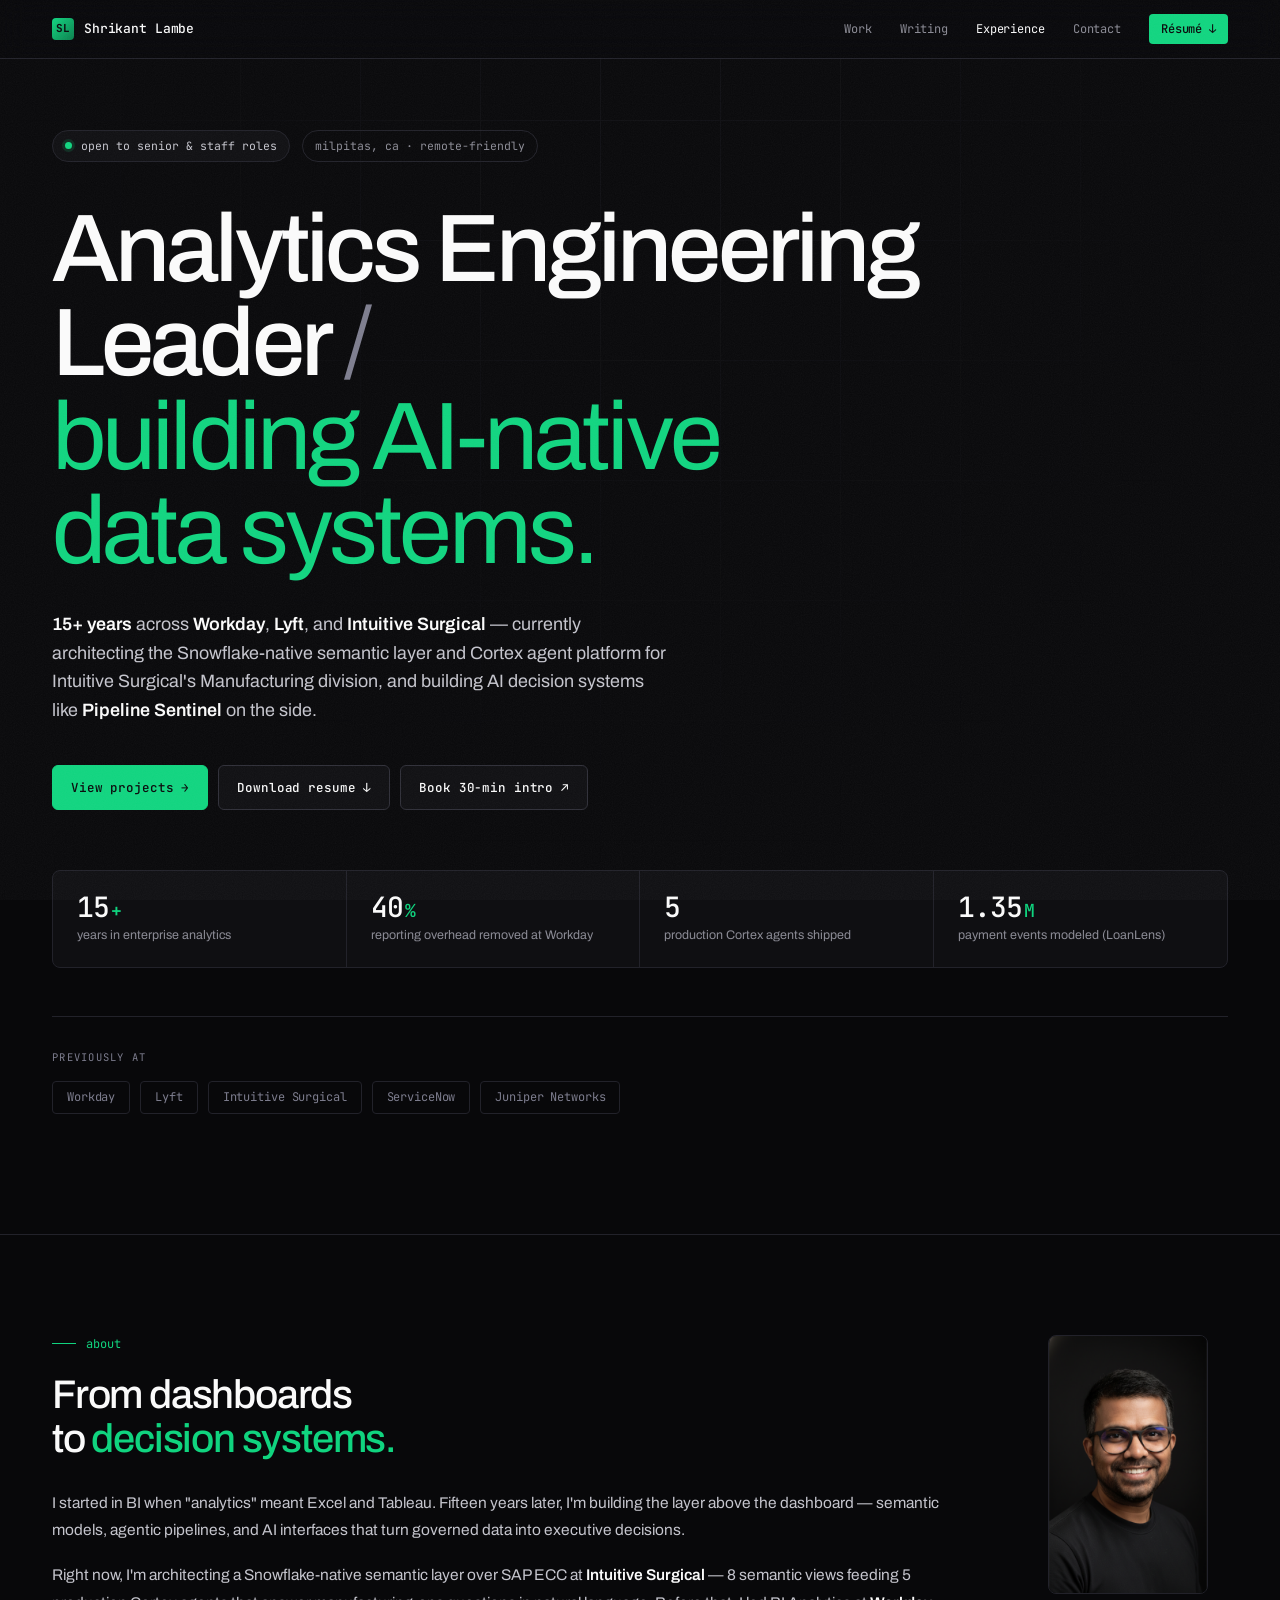
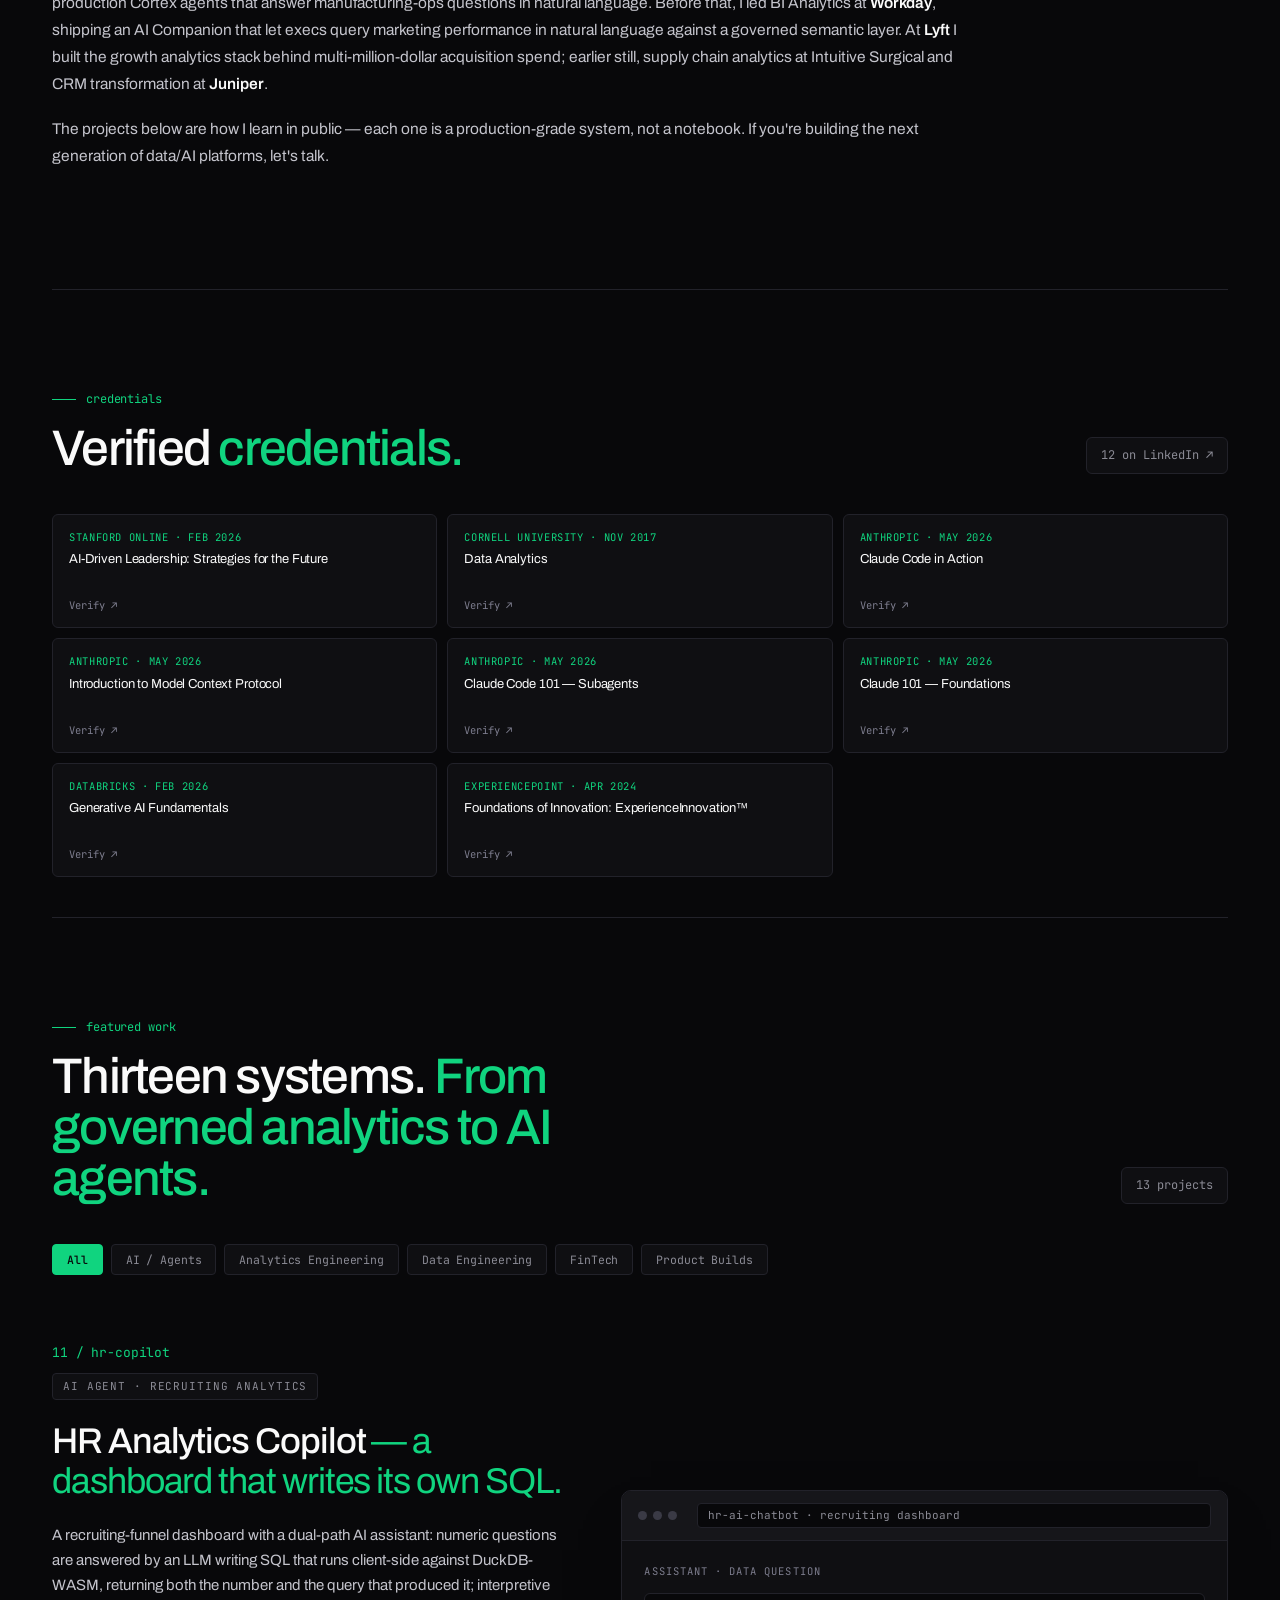
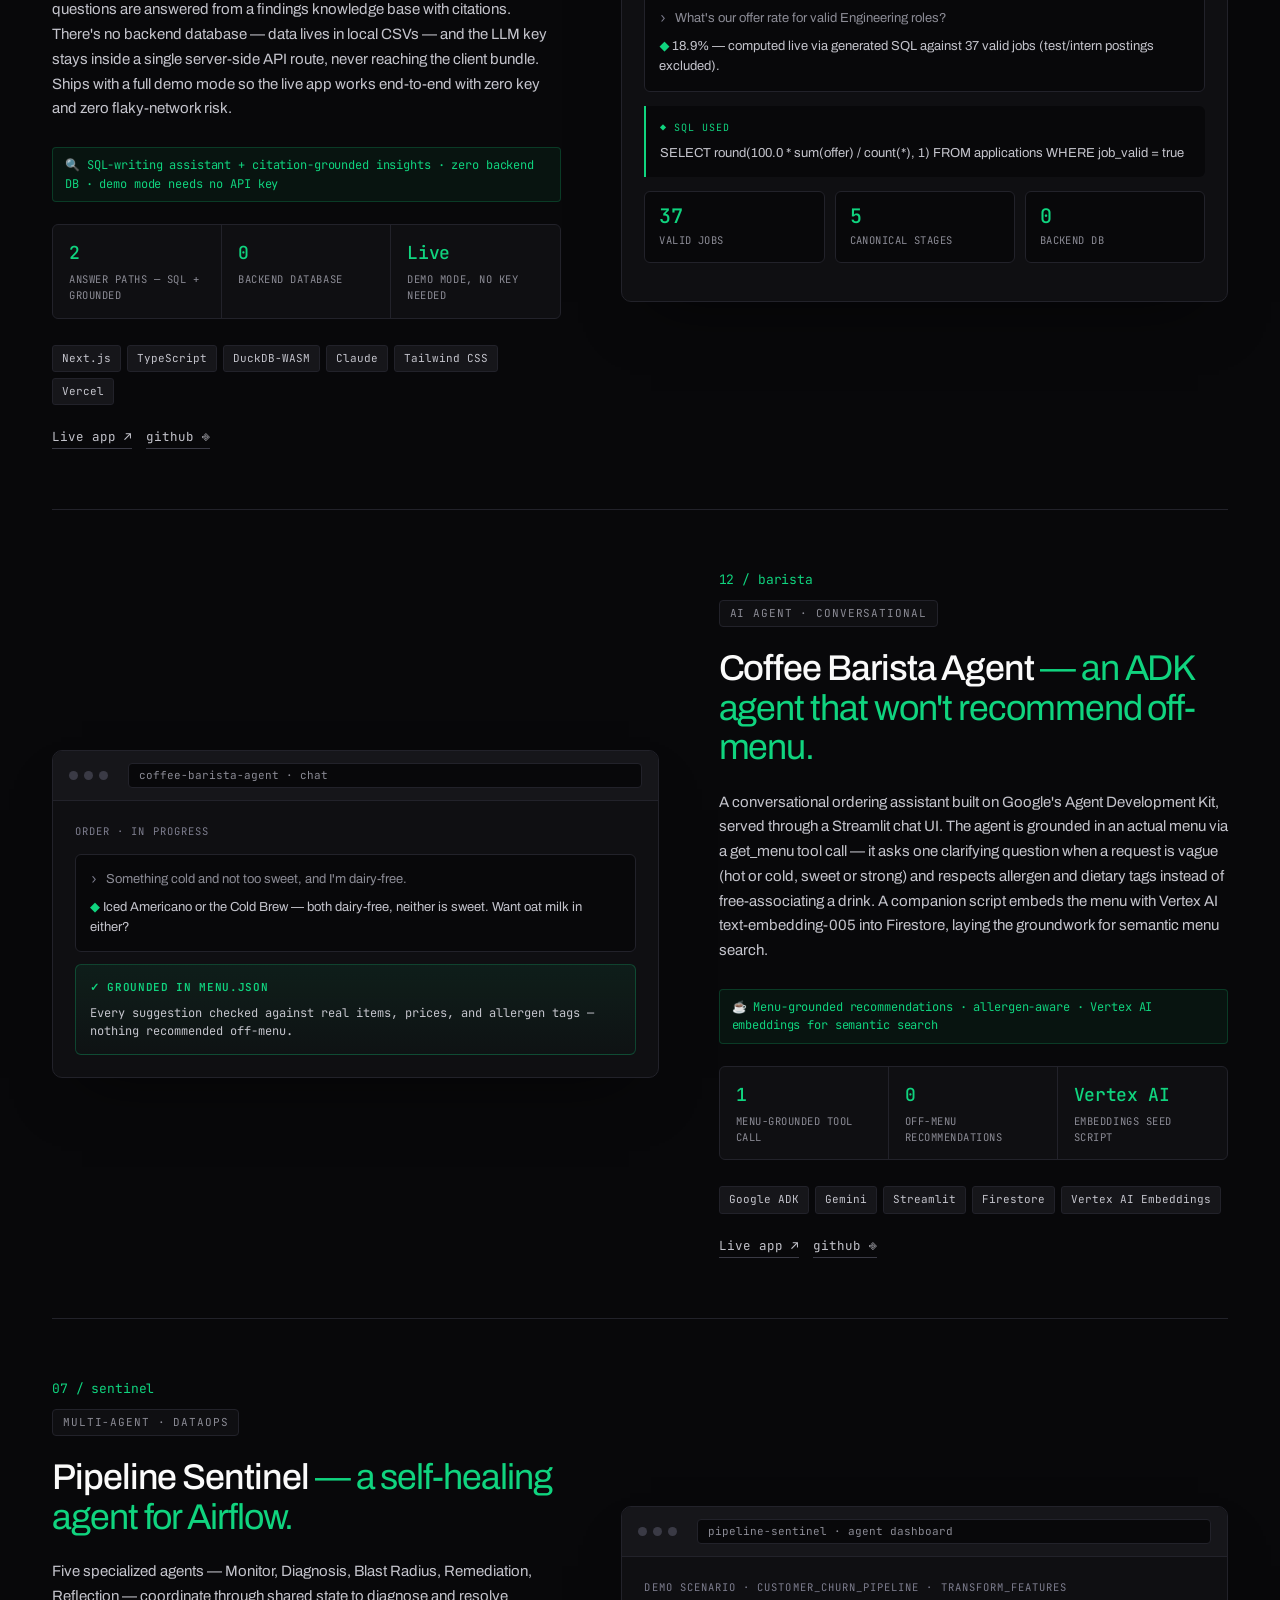
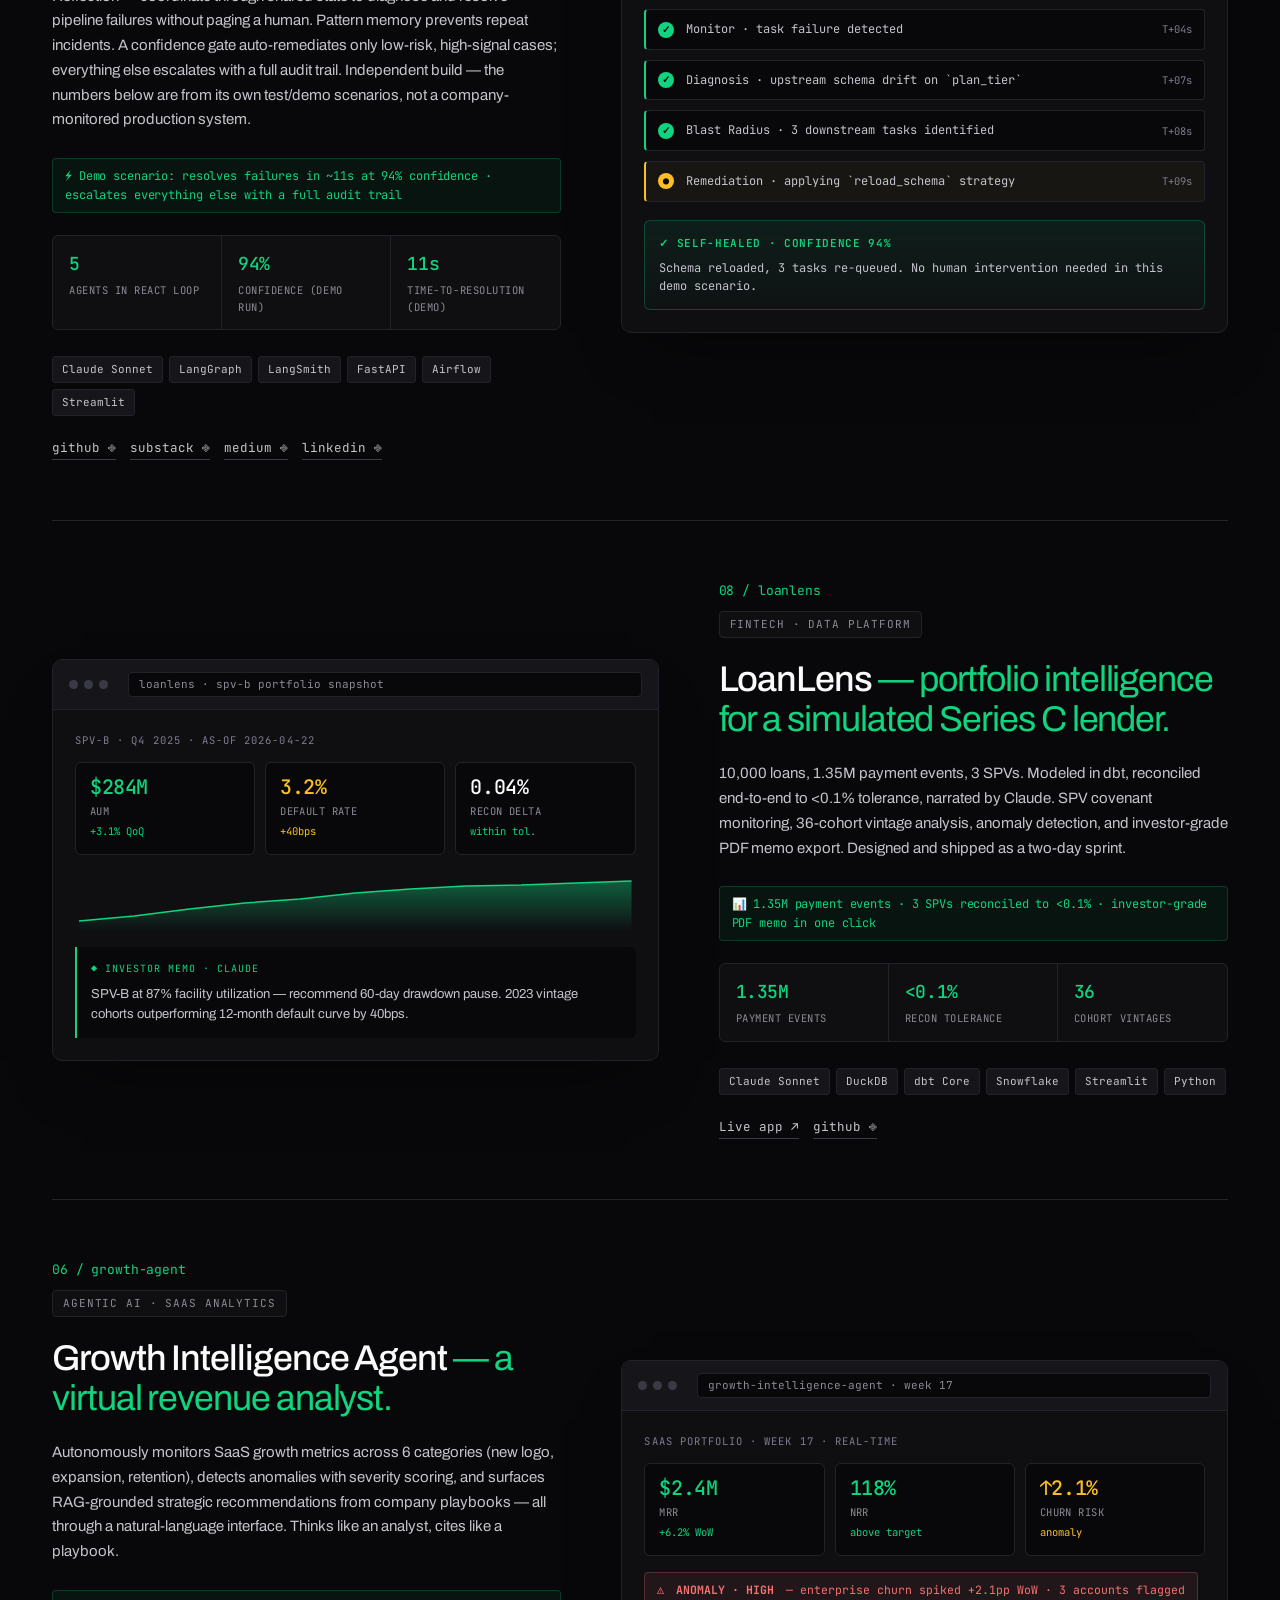
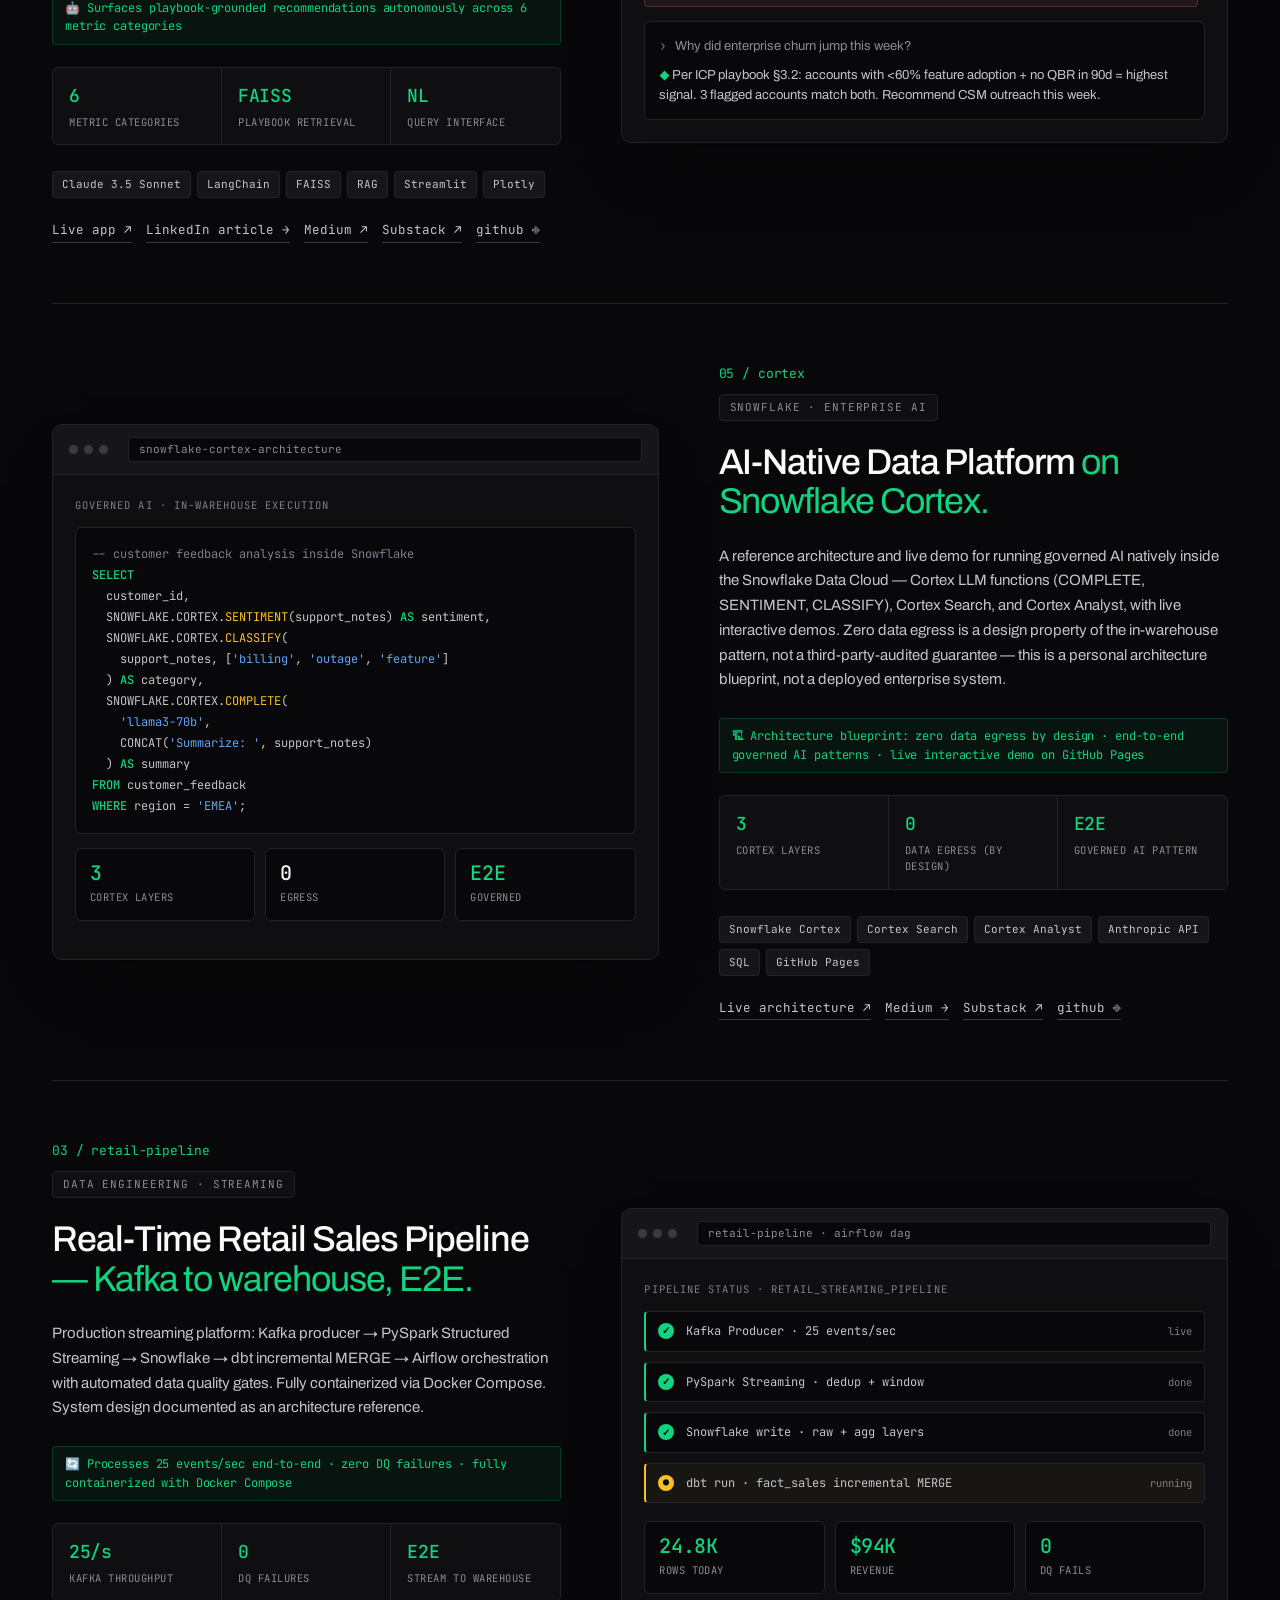
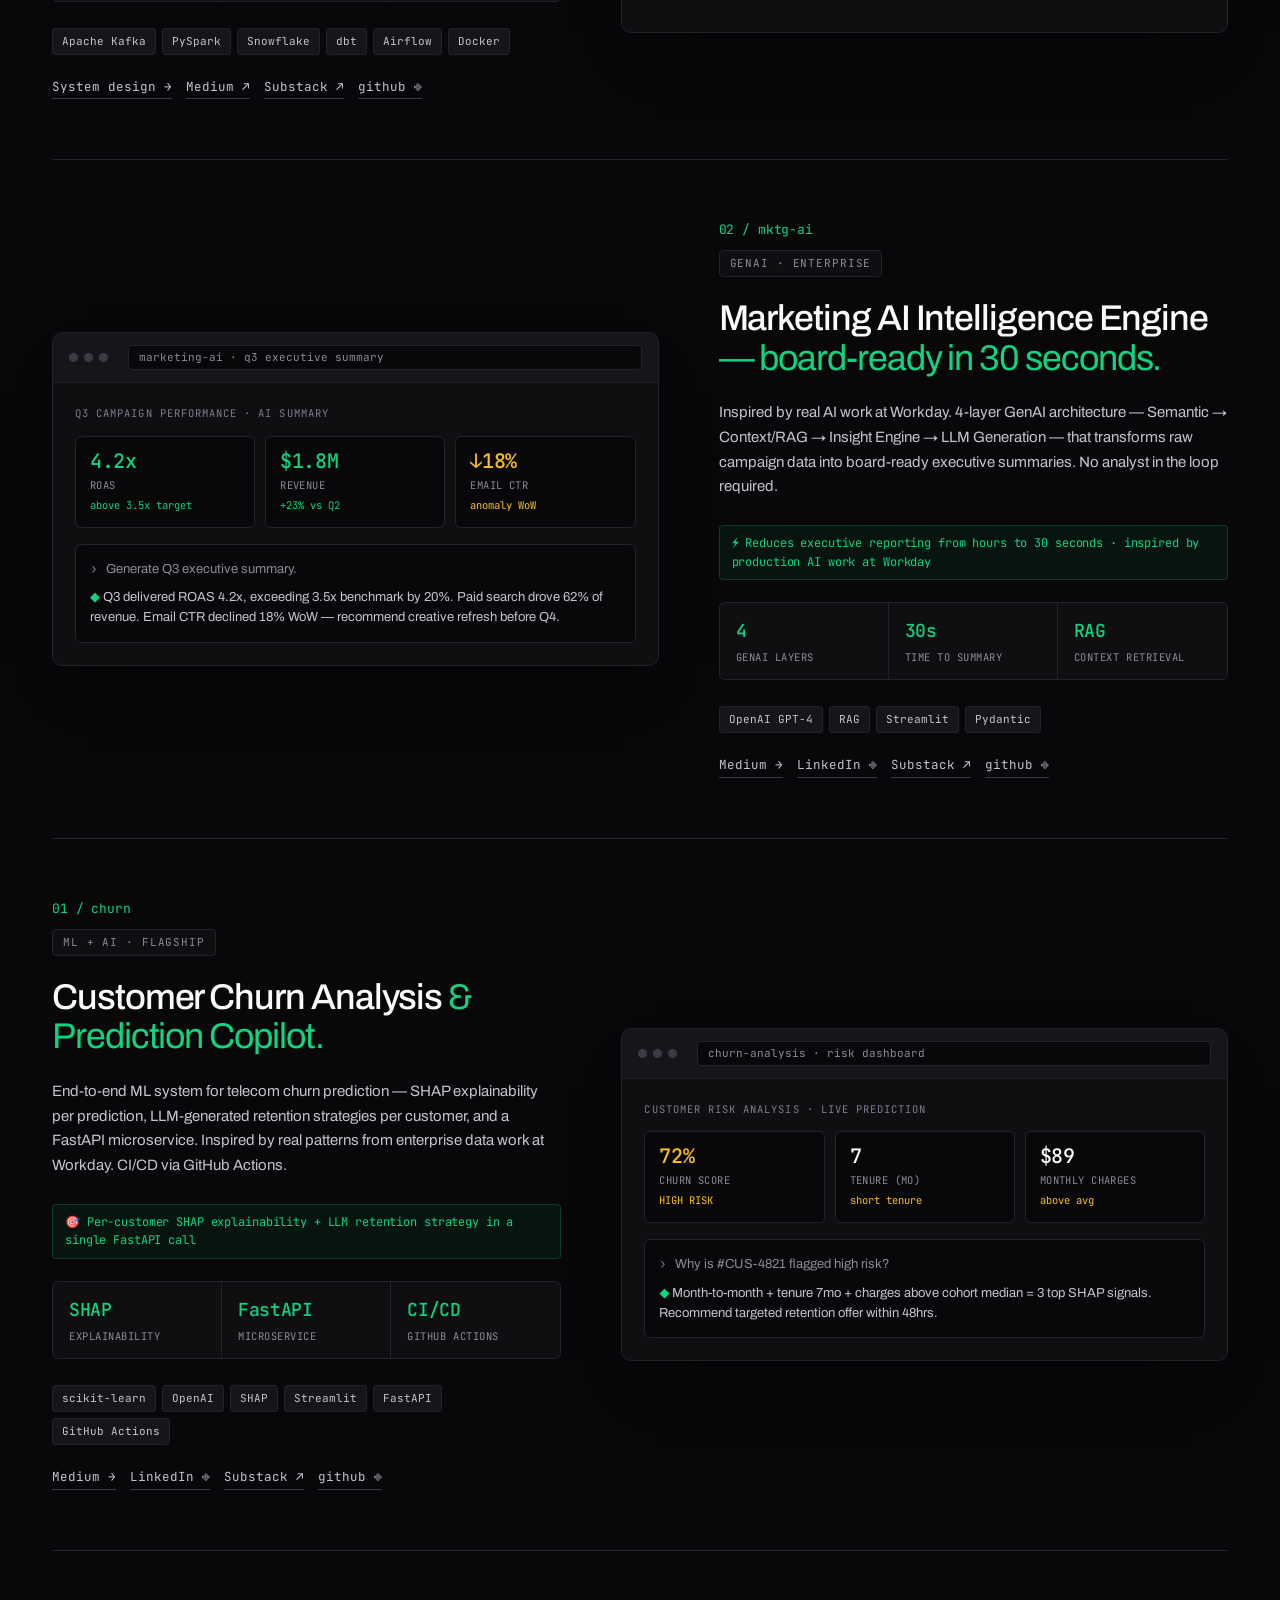
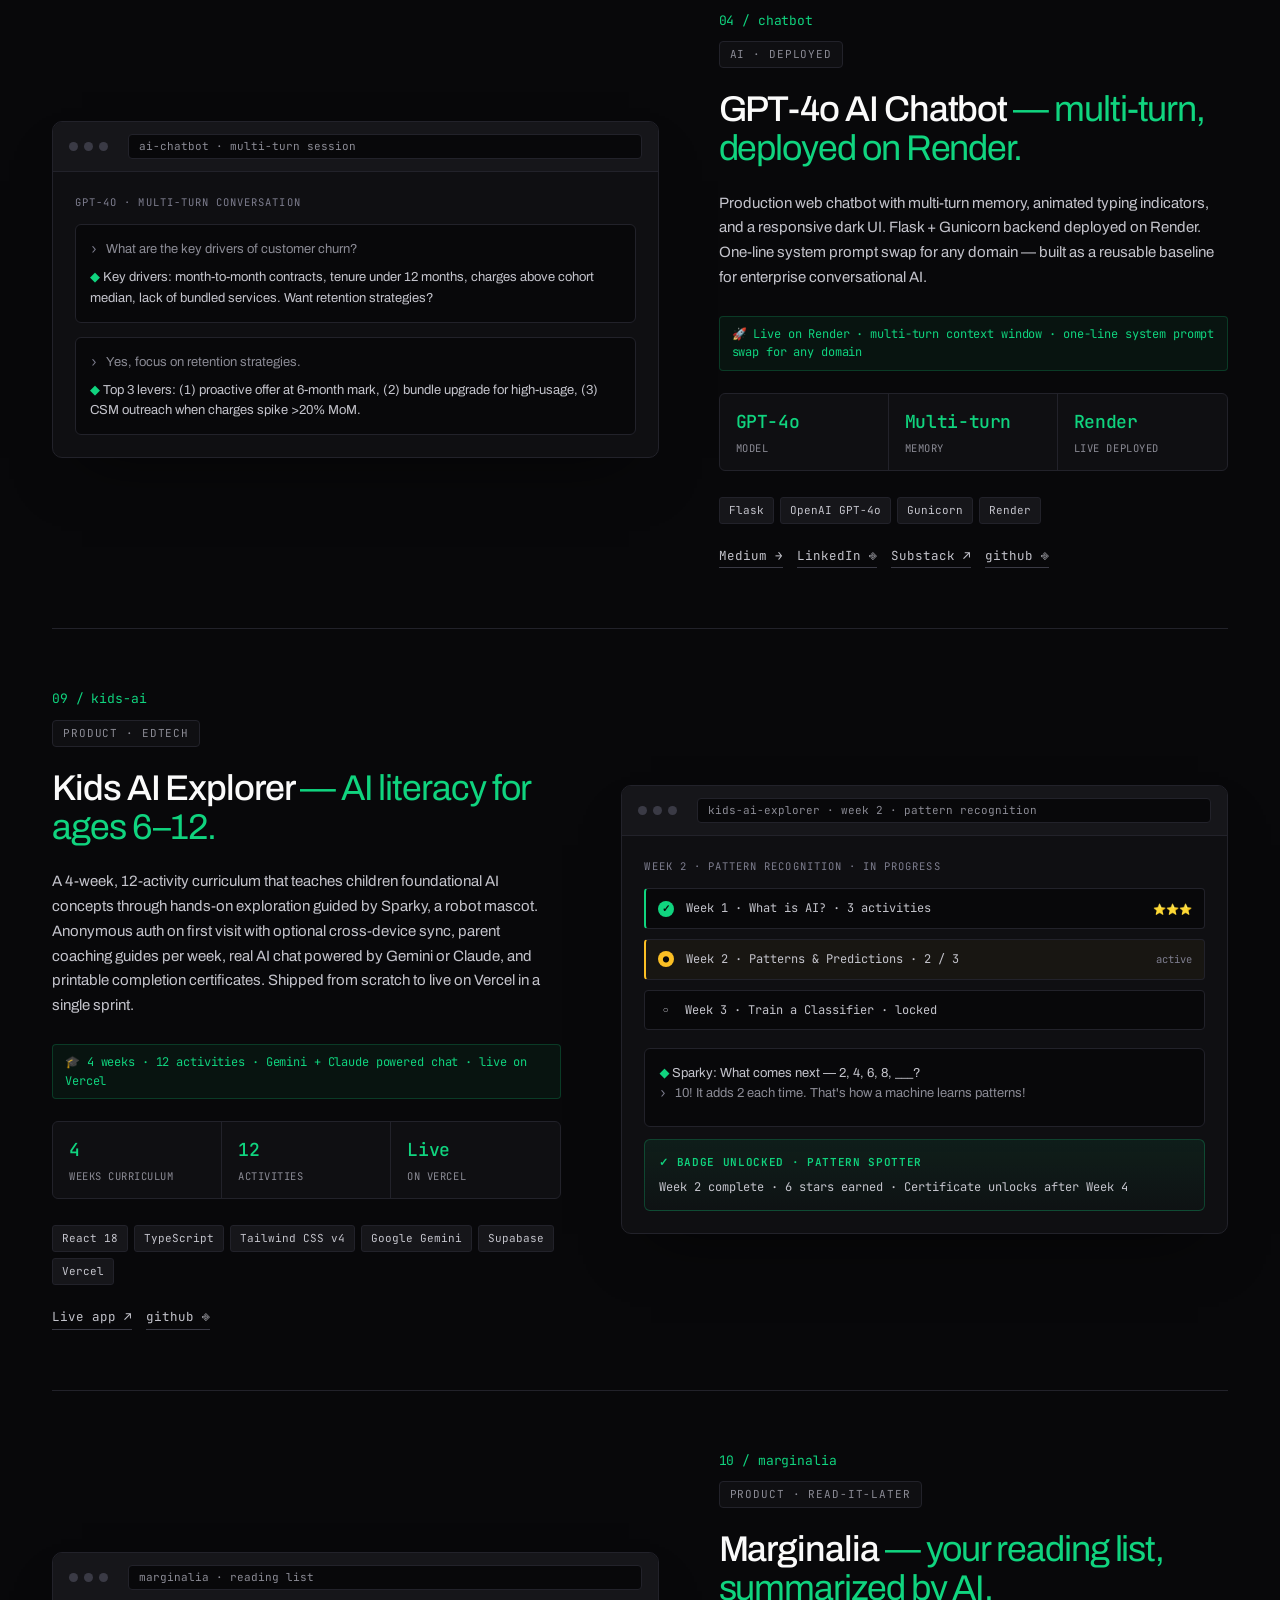
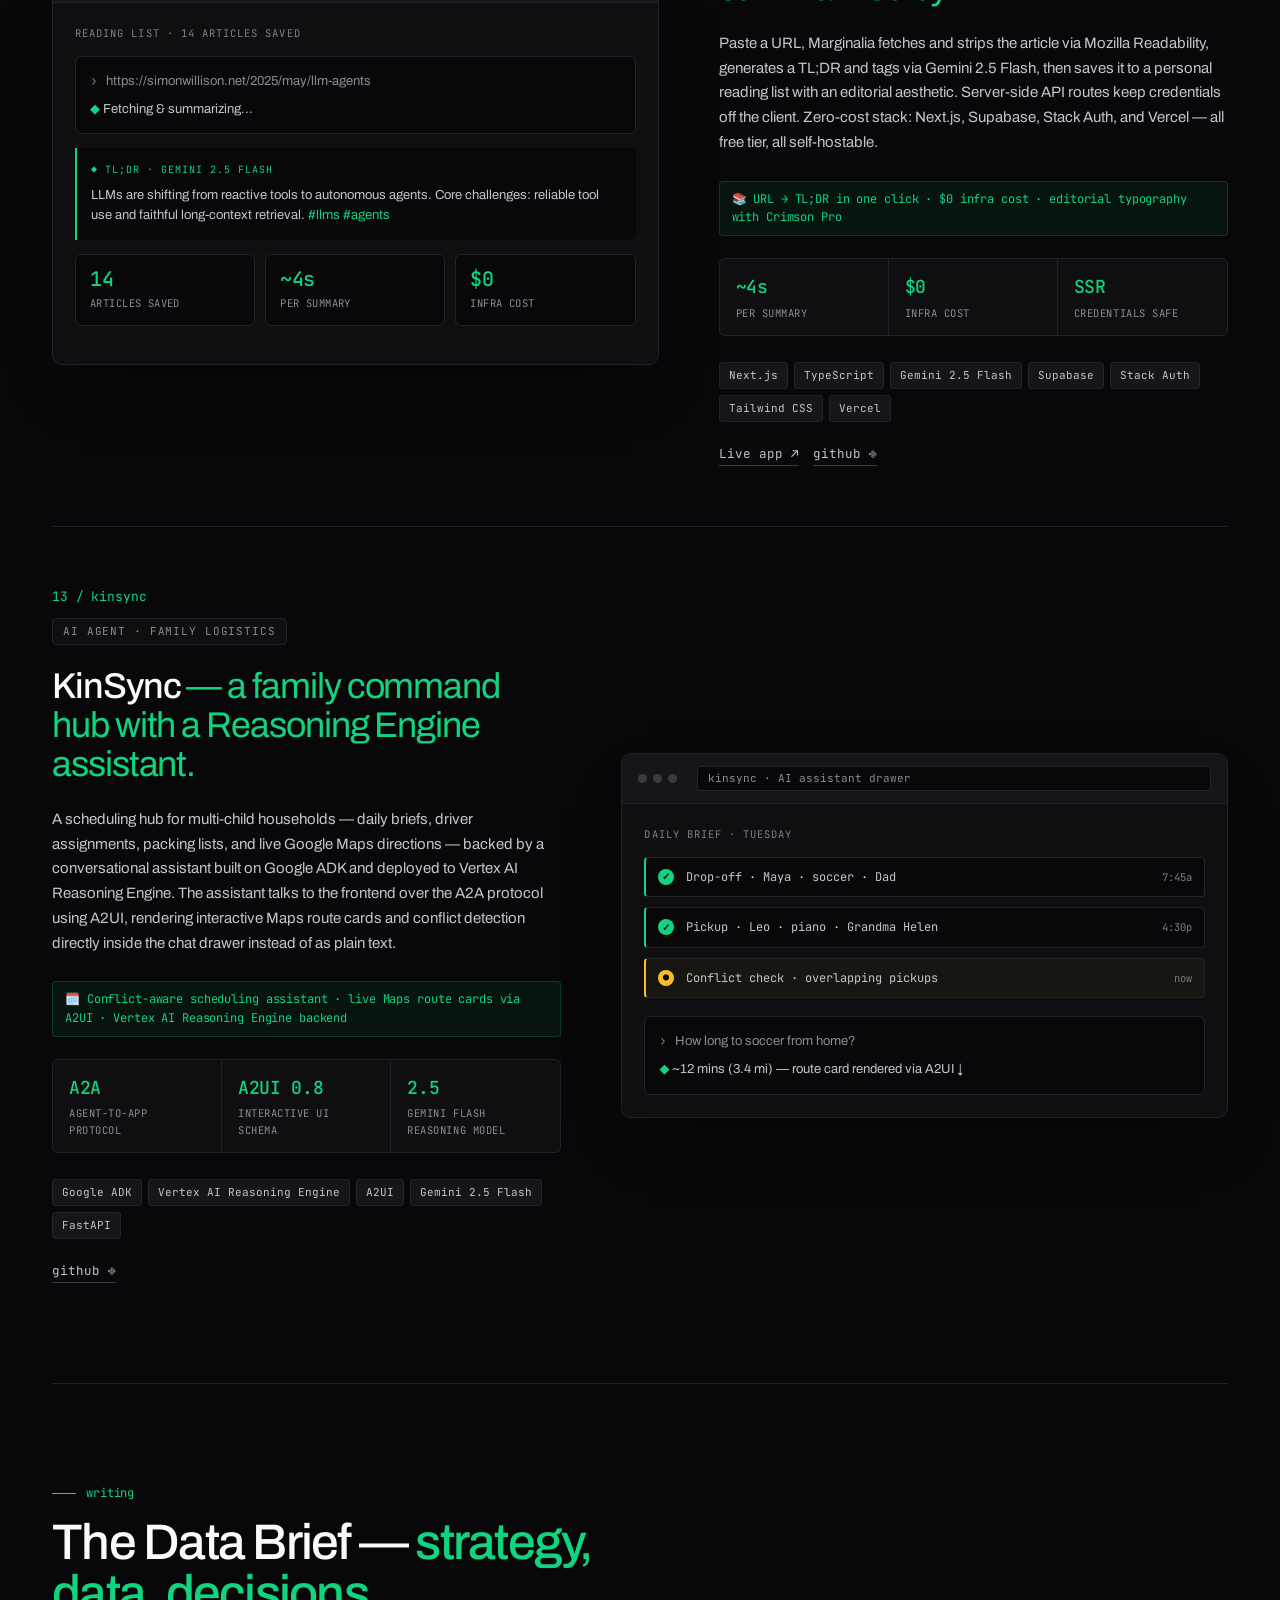
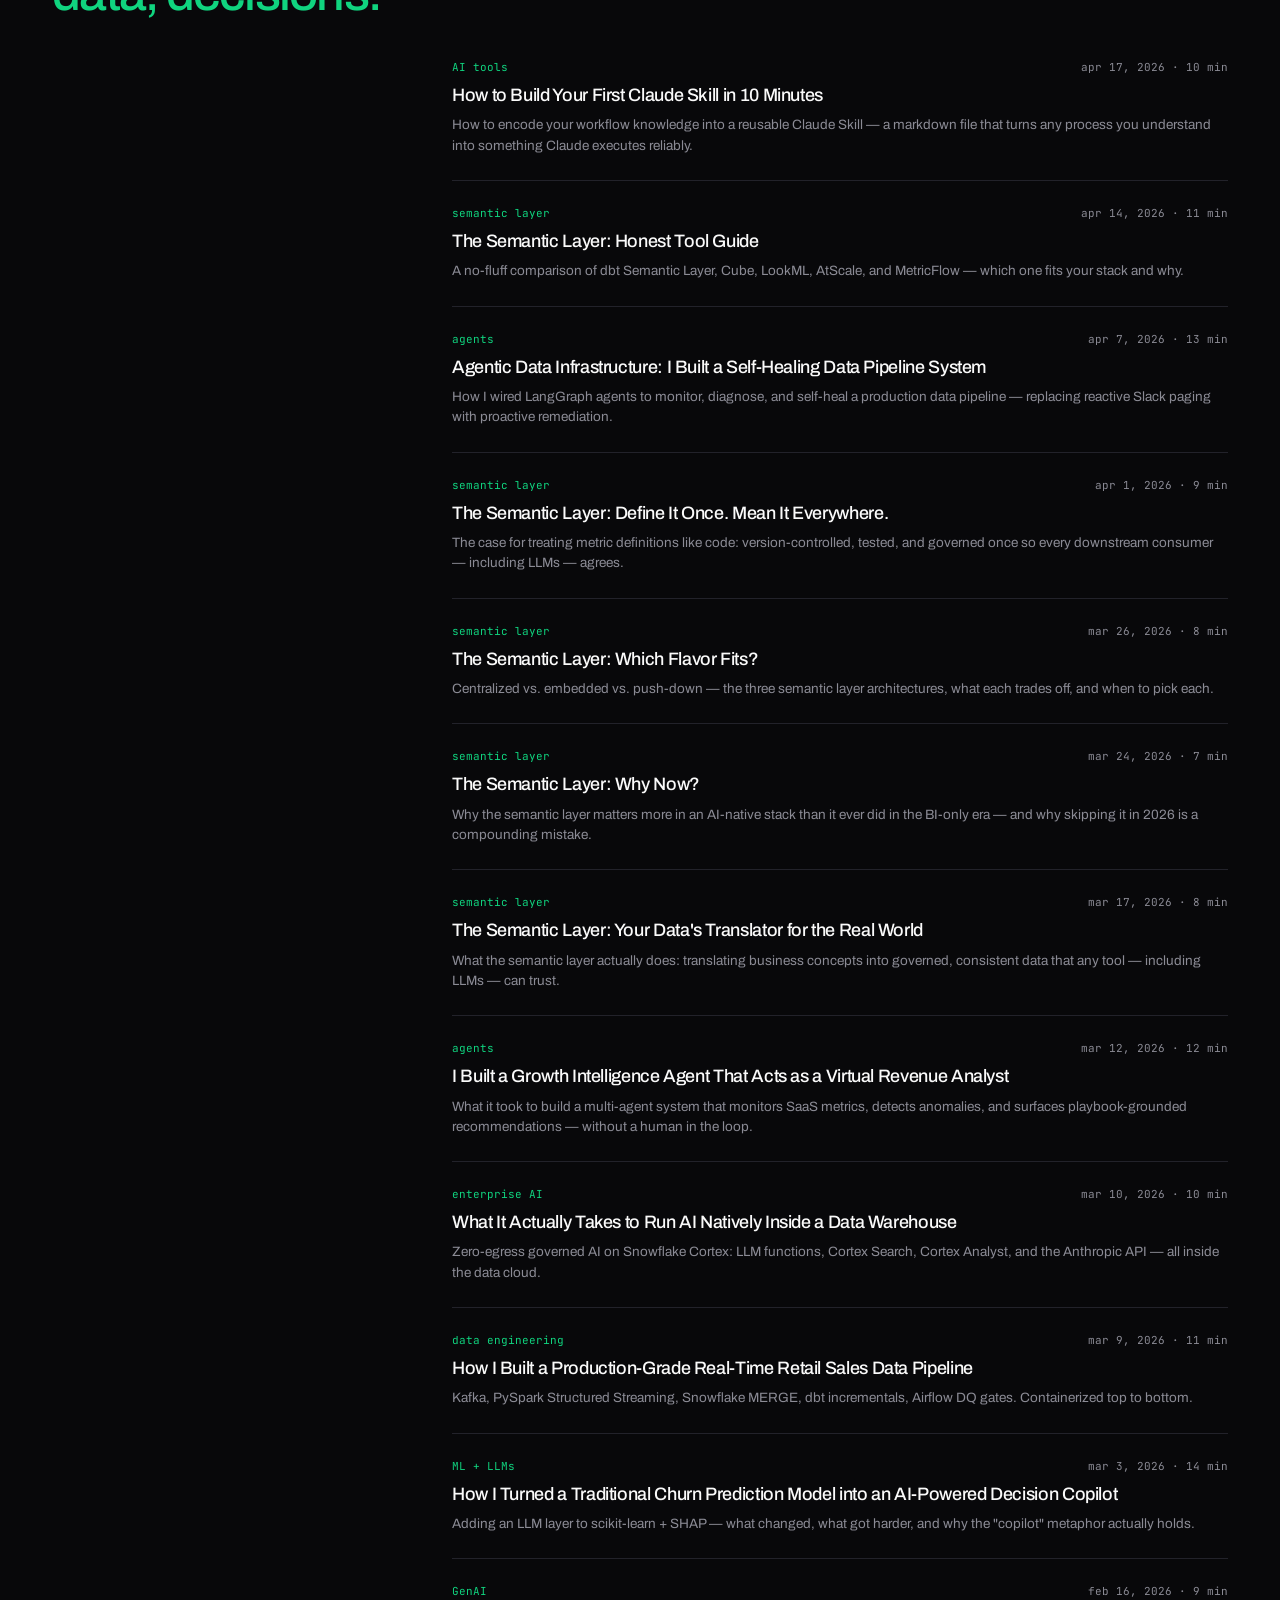
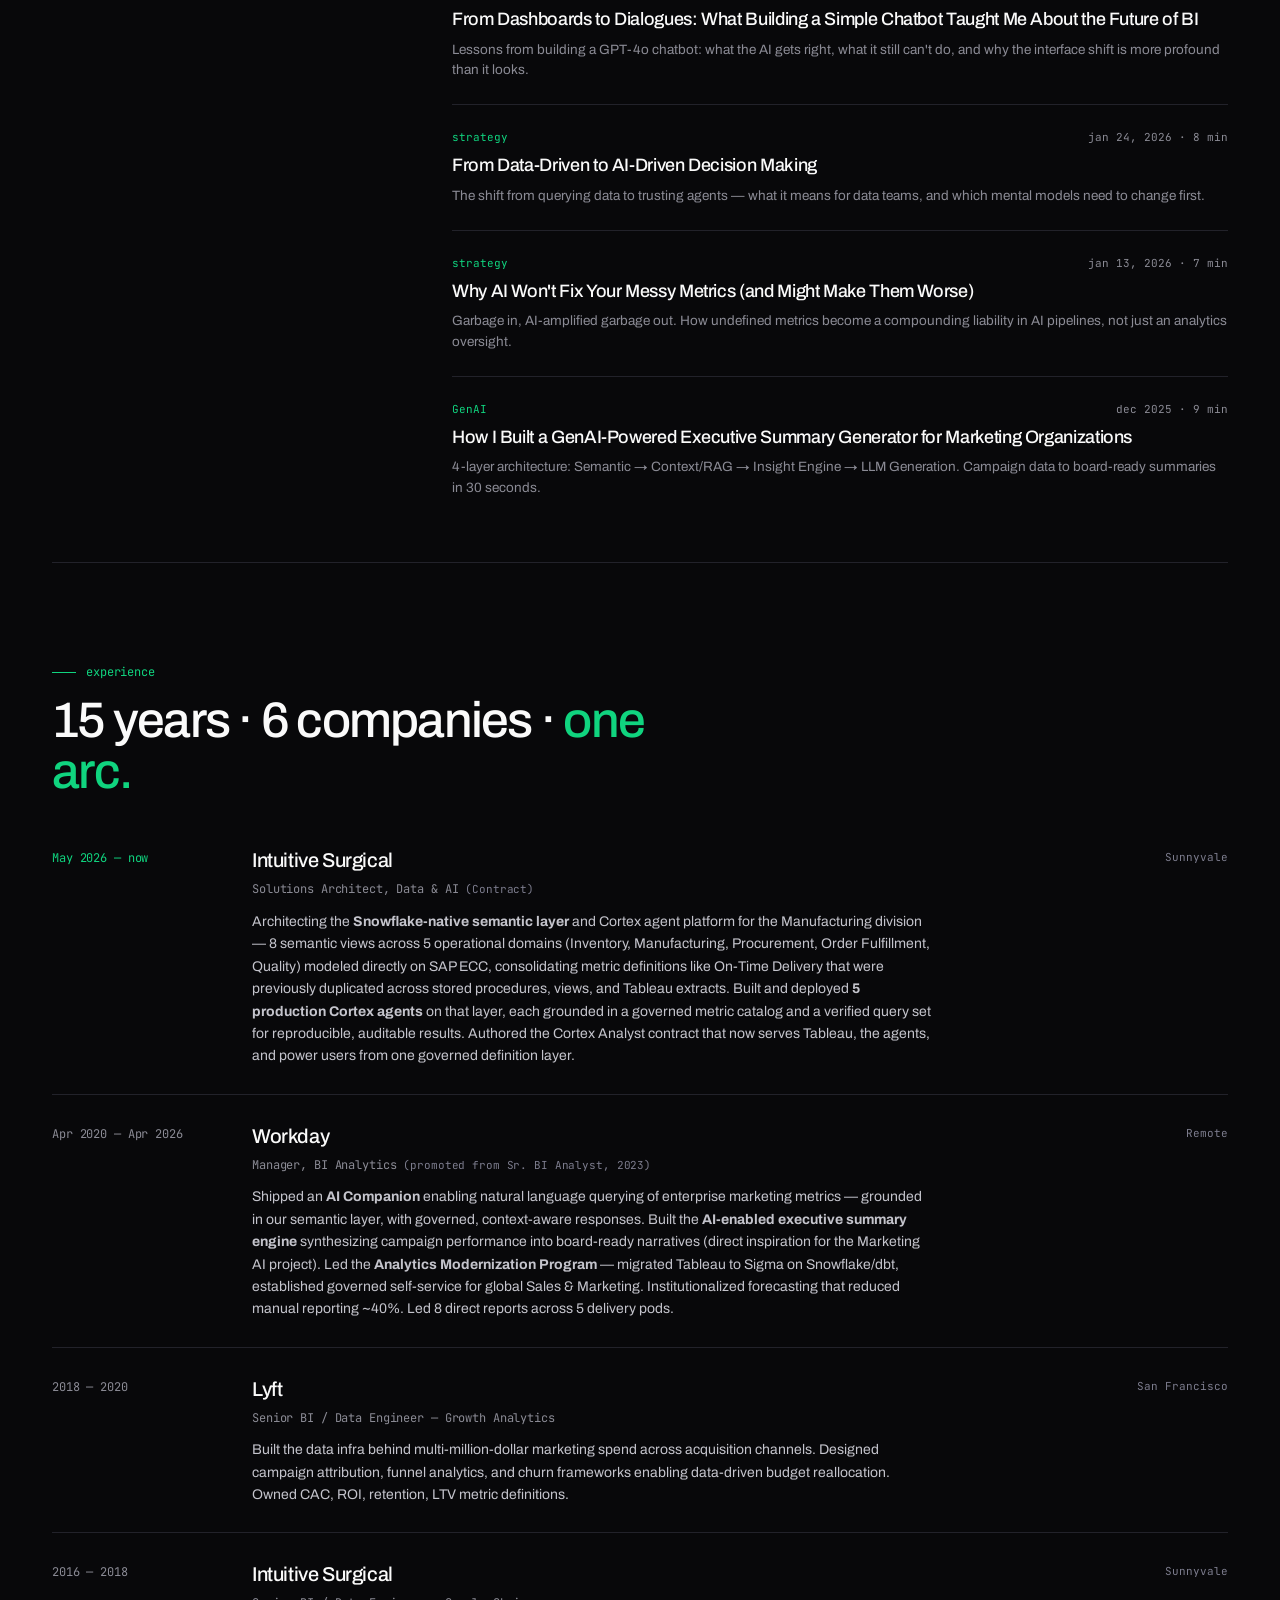
==== commit aa117398: "Add word-by-word scroll-triggered reveal to section headings Adapted from researching ventriloc.ca (" ====
--- a/index.html
+++ b/index.html
@@ -105,10 +105,16 @@
   @supports (animation-timeline: view()) {
     @keyframes reveal-in { from { opacity: 0; transform: translateY(18px); } to { opacity: 1; transform: none; } }
     .reveal { animation: reveal-in linear both; animation-timeline: view(); animation-range: entry 0% entry 40%; }
+    @keyframes word-in { from { opacity: 0; transform: translateY(0.25em); } to { opacity: 1; transform: none; } }
+    h2.kinetic .word {
+      display: inline-block; animation: word-in linear both; animation-timeline: view();
+      animation-range: entry calc(var(--i, 0) * 2%) entry calc(var(--i, 0) * 2% + 30%);
+    }
   }
   @media (prefers-reduced-motion: reduce) {
     .reveal { opacity: 1 !important; transform: none !important; transition: none !important; animation: none !important; }
     .avail .dot, .af-step.run .ico { animation: none !important; }
+    h2.kinetic .word { animation: none !important; opacity: 1 !important; transform: none !important; }
   }
 
   /* ---- NAV ---- */
@@ -442,7 +448,7 @@
     <div class="about-grid reveal">
       <div>
         <div class="about-eyebrow">about</div>
-        <h2 class="about-heading">From dashboards<br/>to <span class="ac">decision systems.</span></h2>
+        <h2 class="about-heading kinetic"><span class="word" style="--i:0">From</span> <span class="word" style="--i:1">dashboards</span><br/><span class="word" style="--i:2">to</span> <span class="word ac" style="--i:3">decision</span> <span class="word ac" style="--i:4">systems.</span></h2>
         <div class="about-body">
           <p>I started in BI when "analytics" meant Excel and Tableau. Fifteen years later, I'm building the layer above the dashboard — semantic models, agentic pipelines, and AI interfaces that turn governed data into executive decisions.</p>
           <p>Right now, I'm architecting a Snowflake-native semantic layer over SAP ECC at <strong>Intuitive Surgical</strong> — 8 semantic views feeding 5 production Cortex agents that answer manufacturing-ops questions in natural language. Before that, I led BI Analytics at <strong>Workday</strong>, shipping an AI Companion that let execs query marketing performance in natural language against a governed semantic layer. At <strong>Lyft</strong> I built the growth analytics stack behind multi-million-dollar acquisition spend; earlier still, supply chain analytics at Intuitive Surgical and CRM transformation at <strong>Juniper</strong>.</p>
@@ -462,7 +468,7 @@
     <div class="sec-head reveal">
       <div class="left">
         <div class="label">credentials</div>
-        <h2>Verified <span class="ac">credentials.</span></h2>
+        <h2 class="kinetic"><span class="word" style="--i:0">Verified</span> <span class="word ac" style="--i:1">credentials.</span></h2>
       </div>
       <a href="https://www.linkedin.com/in/shrikantlambe/details/certifications/" target="_blank" rel="noopener noreferrer" class="count">12 on LinkedIn ↗</a>
     </div>
@@ -517,7 +523,7 @@
     <div class="sec-head reveal">
       <div class="left">
         <div class="label">featured work</div>
-        <h2>Thirteen systems. <span class="ac">From governed analytics to AI agents.</span></h2>
+        <h2 class="kinetic"><span class="word" style="--i:0">Thirteen</span> <span class="word" style="--i:1">systems.</span> <span class="word ac" style="--i:2">From</span> <span class="word ac" style="--i:3">governed</span> <span class="word ac" style="--i:4">analytics</span> <span class="word ac" style="--i:5">to</span> <span class="word ac" style="--i:6">AI</span> <span class="word ac" style="--i:7">agents.</span></h2>
       </div>
       <div class="count">13 projects</div>
     </div>
@@ -1128,7 +1134,7 @@
     <div class="sec-head reveal">
       <div class="left">
         <div class="label">writing</div>
-        <h2>The Data Brief — <span class="ac">strategy, data, decisions.</span></h2>
+        <h2 class="kinetic"><span class="word" style="--i:0">The</span> <span class="word" style="--i:1">Data</span> <span class="word" style="--i:2">Brief</span> <span class="word" style="--i:3">—</span> <span class="word ac" style="--i:4">strategy,</span> <span class="word ac" style="--i:5">data,</span> <span class="word ac" style="--i:6">decisions.</span></h2>
       </div>
     </div>
     <div class="writing-wrap">
@@ -1230,7 +1236,7 @@
     <div class="sec-head reveal">
       <div class="left">
         <div class="label">experience</div>
-        <h2>15 years · 6 companies · <span class="ac">one arc.</span></h2>
+        <h2 class="kinetic"><span class="word" style="--i:0">15</span> <span class="word" style="--i:1">years</span> <span class="word" style="--i:2">·</span> <span class="word" style="--i:3">6</span> <span class="word" style="--i:4">companies</span> <span class="word" style="--i:5">·</span> <span class="word ac" style="--i:6">one</span> <span class="word ac" style="--i:7">arc.</span></h2>
       </div>
     </div>
     <div class="timeline">
@@ -1312,7 +1318,7 @@
     <div class="sec-head reveal">
       <div class="left">
         <div class="label">stack</div>
-        <h2>Full lifecycle — <span class="ac">warehouse to LLM.</span></h2>
+        <h2 class="kinetic"><span class="word" style="--i:0">Full</span> <span class="word" style="--i:1">lifecycle</span> <span class="word" style="--i:2">—</span> <span class="word ac" style="--i:3">warehouse</span> <span class="word ac" style="--i:4">to</span> <span class="word ac" style="--i:5">LLM.</span></h2>
       </div>
     </div>
     <div class="stack-tiers reveal">
@@ -1364,7 +1370,7 @@
     <div class="contact-row">
       <div class="contact-head reveal">
         <div class="label" style="margin-bottom:24px;">◆ get in touch</div>
-        <h2>Let's build <span class="ac">something that ships.</span></h2>
+        <h2 class="kinetic"><span class="word" style="--i:0">Let's</span> <span class="word" style="--i:1">build</span> <span class="word ac" style="--i:2">something</span> <span class="word ac" style="--i:3">that</span> <span class="word ac" style="--i:4">ships.</span></h2>
         <p>Actively talking to teams building the next layer of the data stack — AI-native analytics, agentic DataOps, fintech data platforms, enterprise LLM infrastructure.</p>
         <div class="pills">
           <span class="pill primary">analytics engineering lead</span>
--- a/styles.css
+++ b/styles.css
@@ -40,10 +40,16 @@
 @supports (animation-timeline: view()) {
   @keyframes reveal-in { from { opacity: 0; transform: translateY(18px); } to { opacity: 1; transform: none; } }
   .reveal { animation: reveal-in linear both; animation-timeline: view(); animation-range: entry 0% entry 40%; }
+  @keyframes word-in { from { opacity: 0; transform: translateY(0.25em); } to { opacity: 1; transform: none; } }
+  h2.kinetic .word {
+    display: inline-block; animation: word-in linear both; animation-timeline: view();
+    animation-range: entry calc(var(--i, 0) * 2%) entry calc(var(--i, 0) * 2% + 30%);
+  }
 }
 @media (prefers-reduced-motion: reduce) {
   .reveal { opacity: 1 !important; transform: none !important; transition: none !important; animation: none !important; }
   .avail .dot, .af-step.run .ico { animation: none !important; }
+  h2.kinetic .word { animation: none !important; opacity: 1 !important; transform: none !important; }
 }
 
 /* ---- NAV ---- */
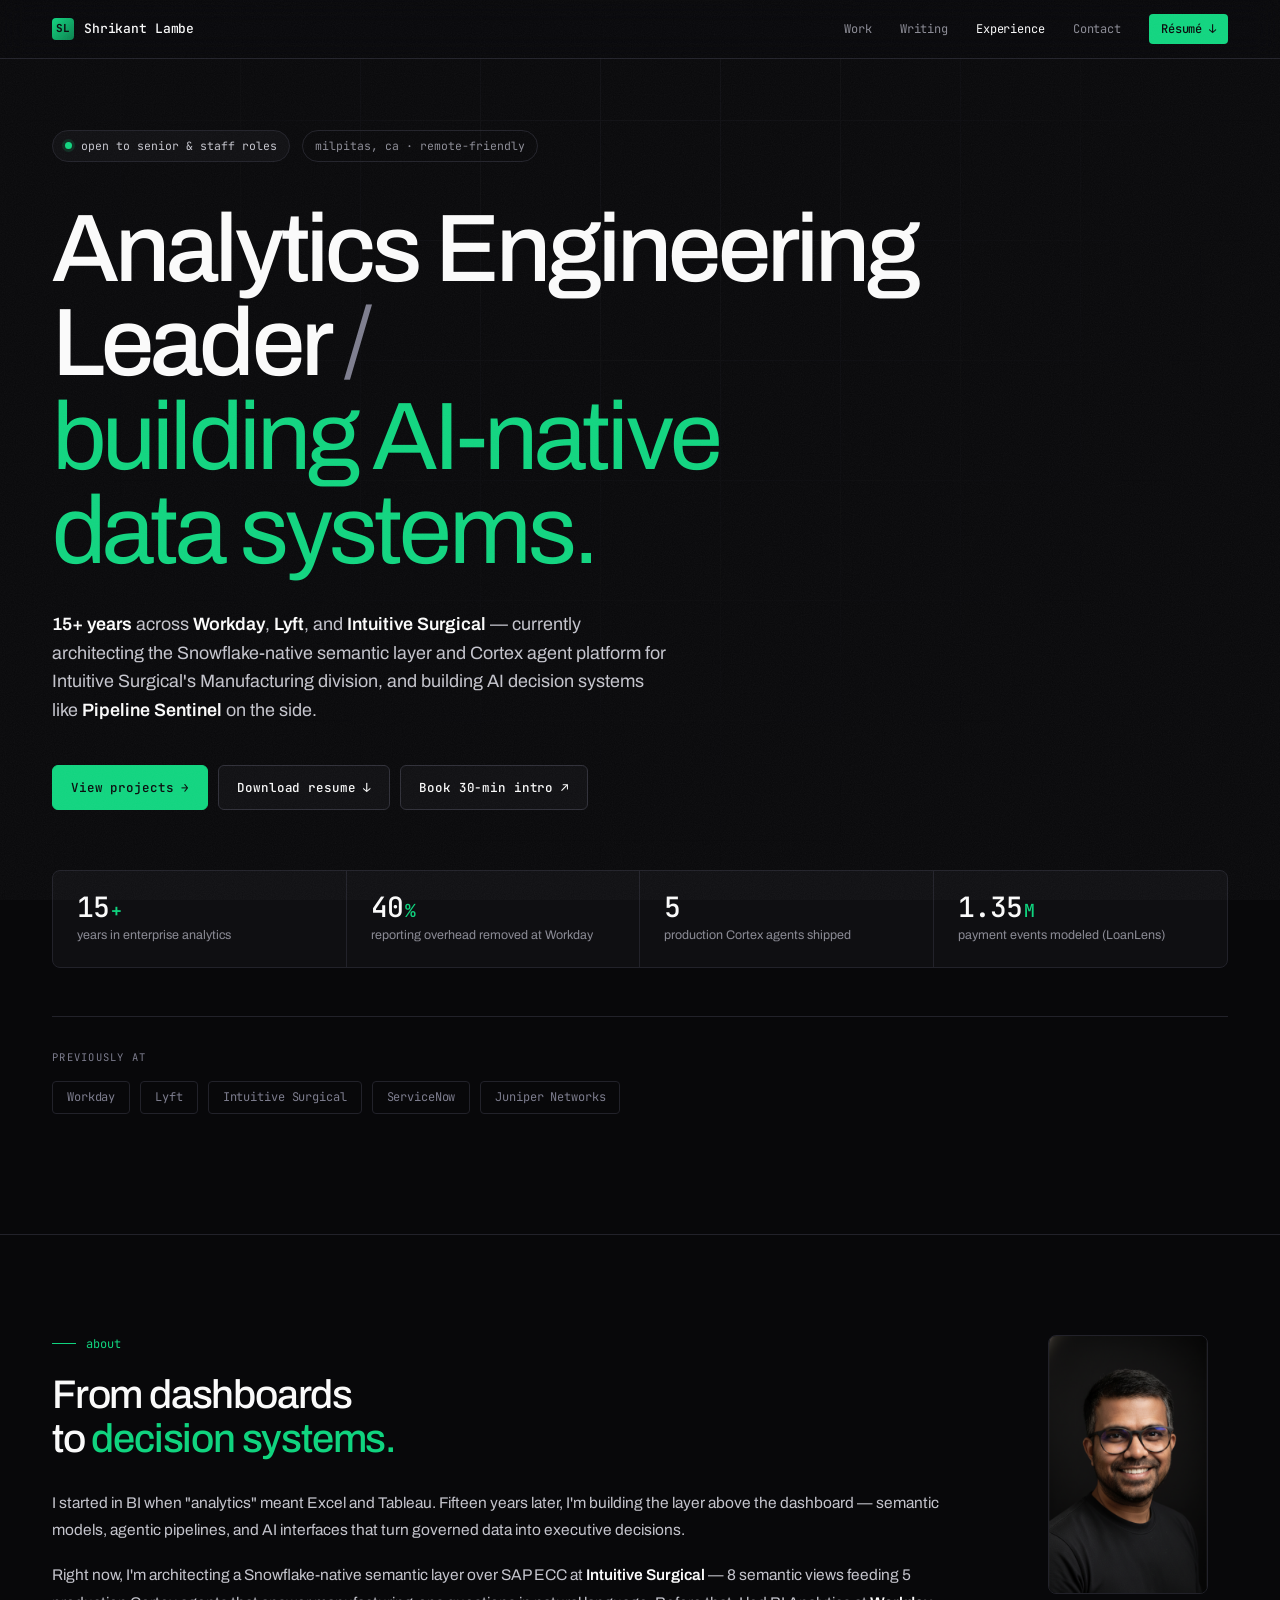
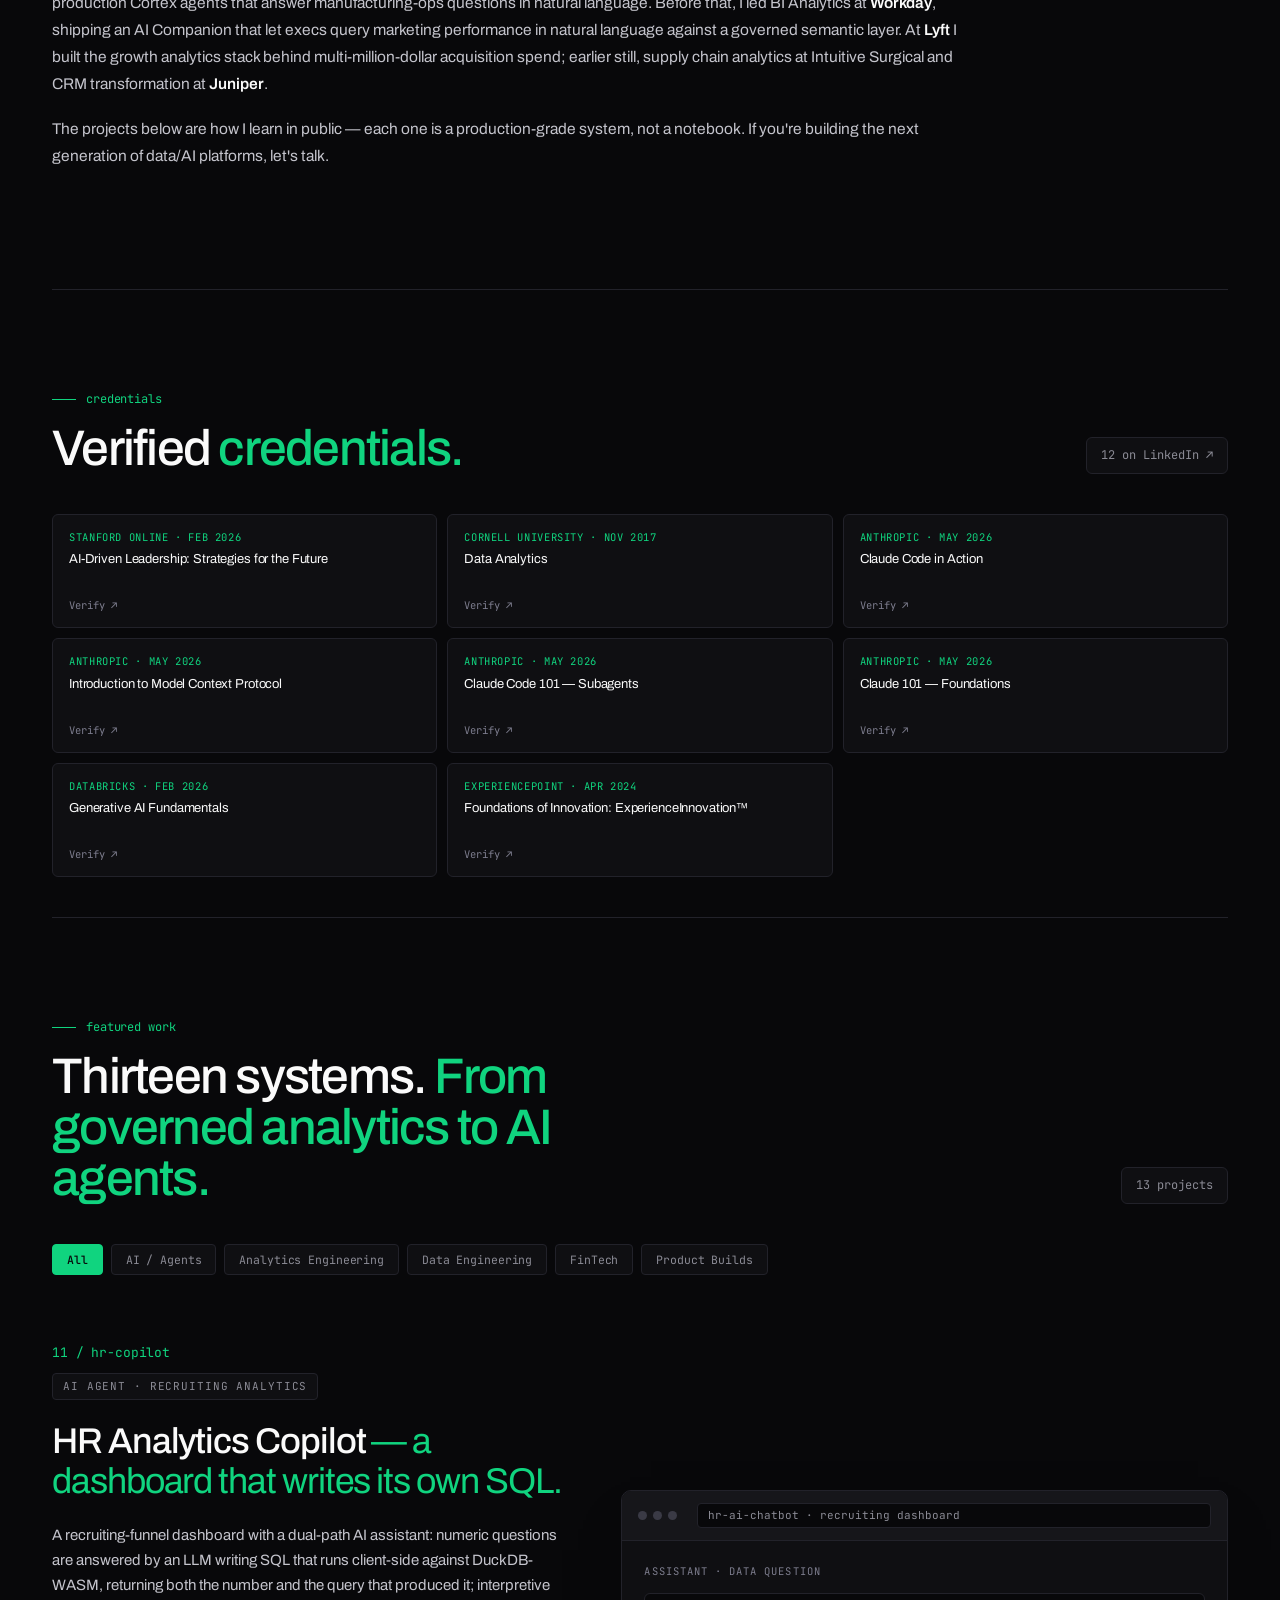
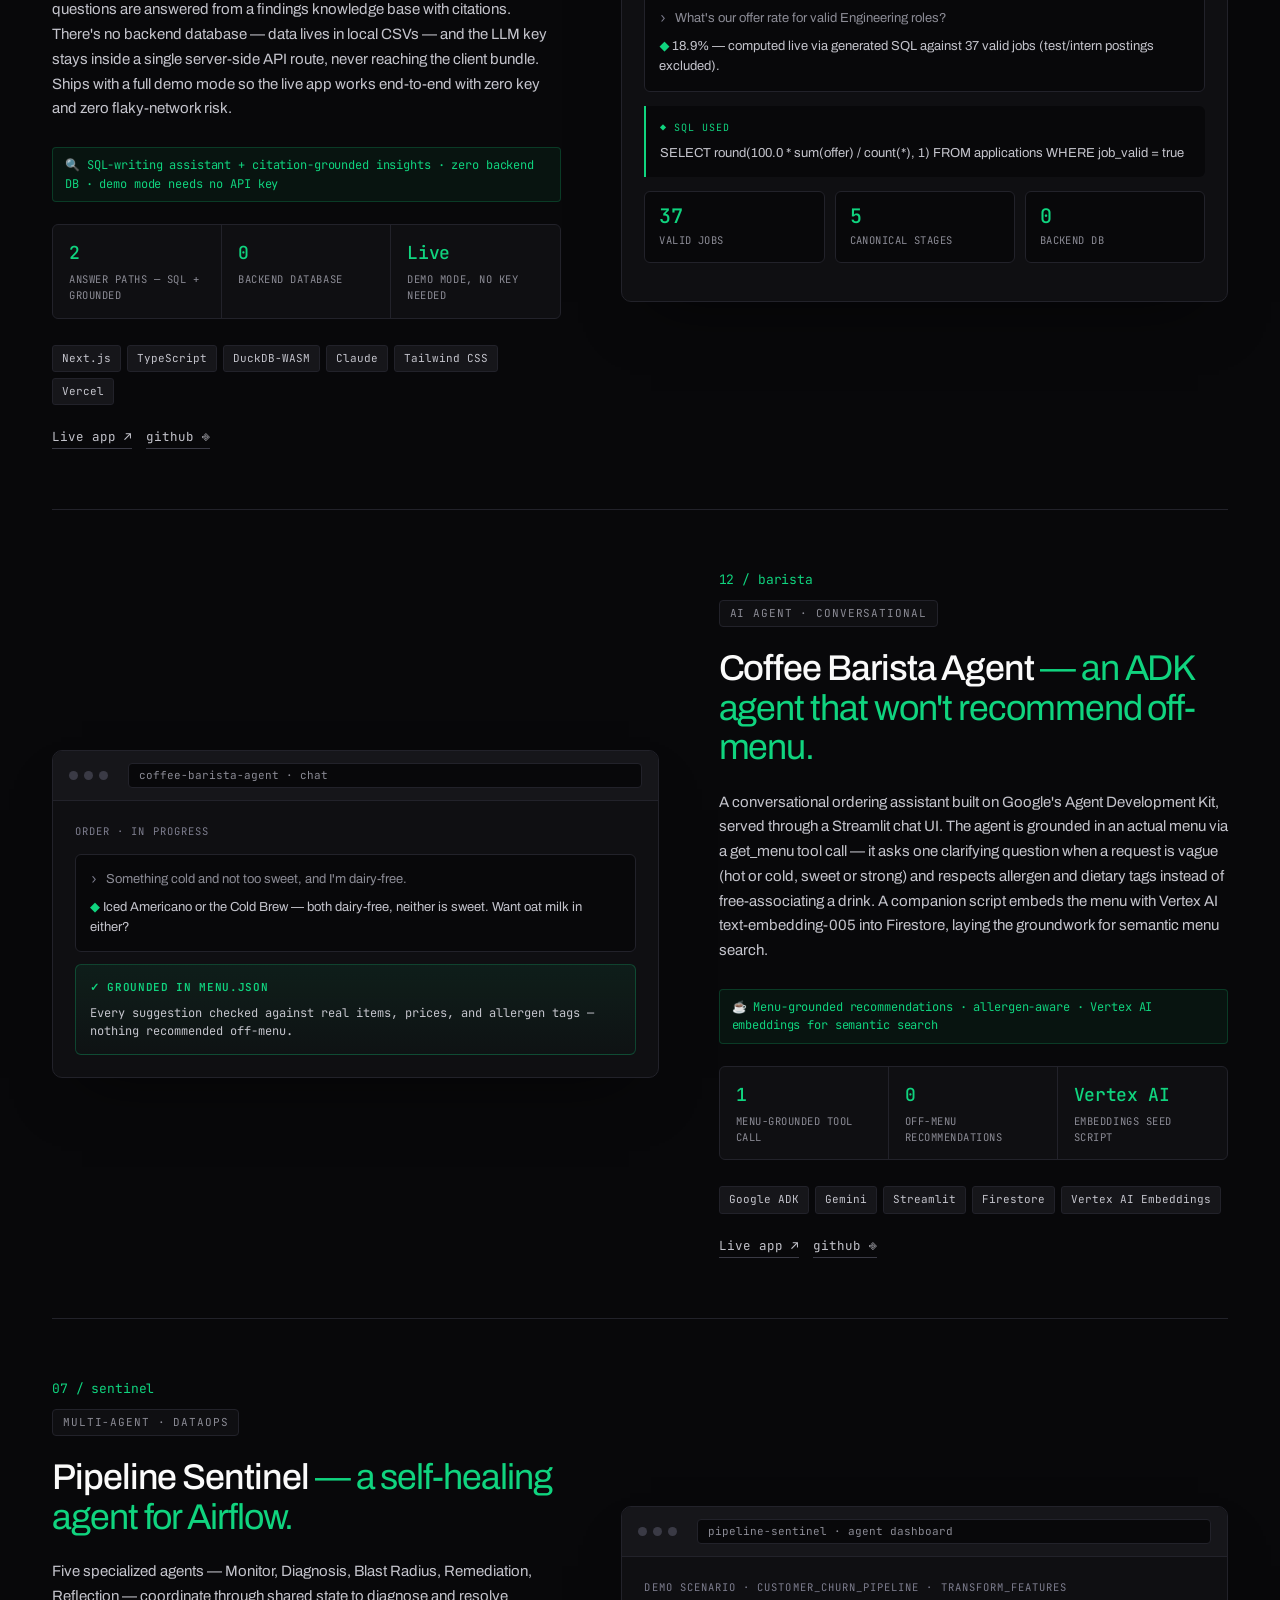
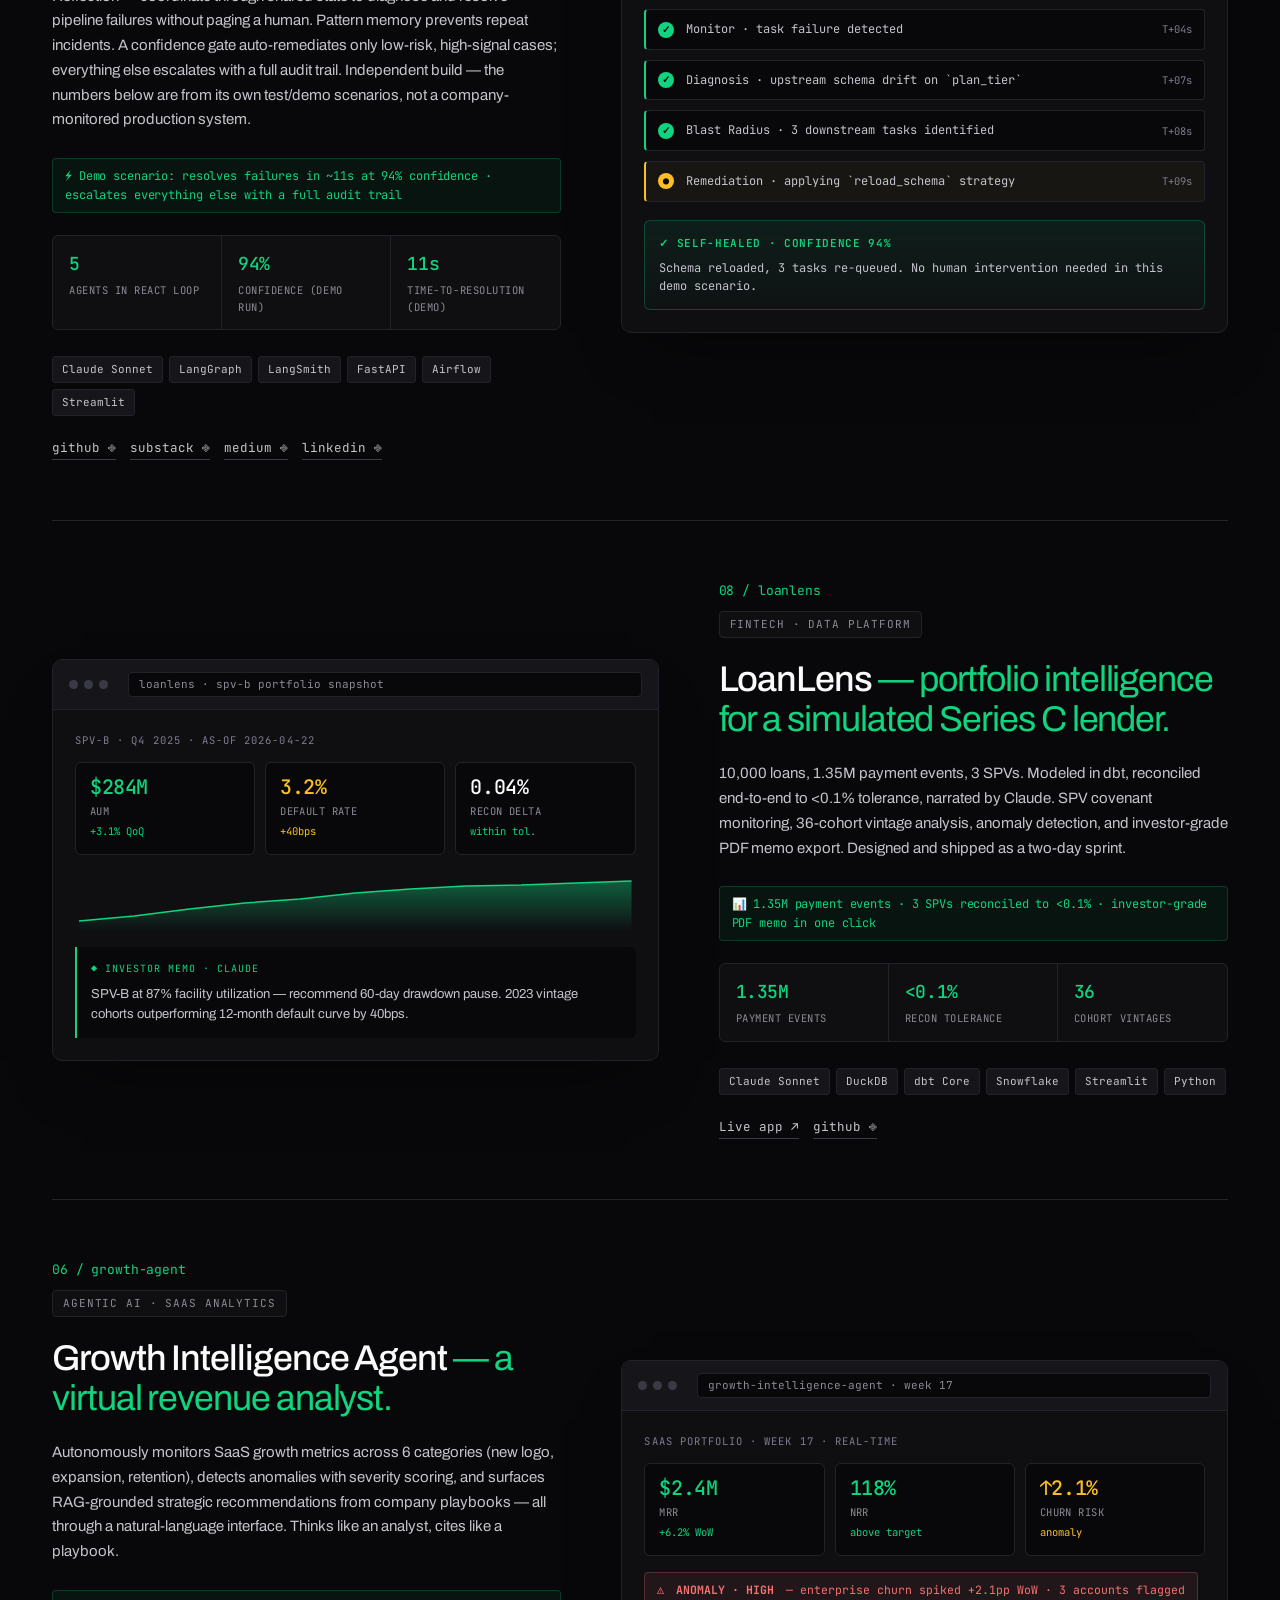
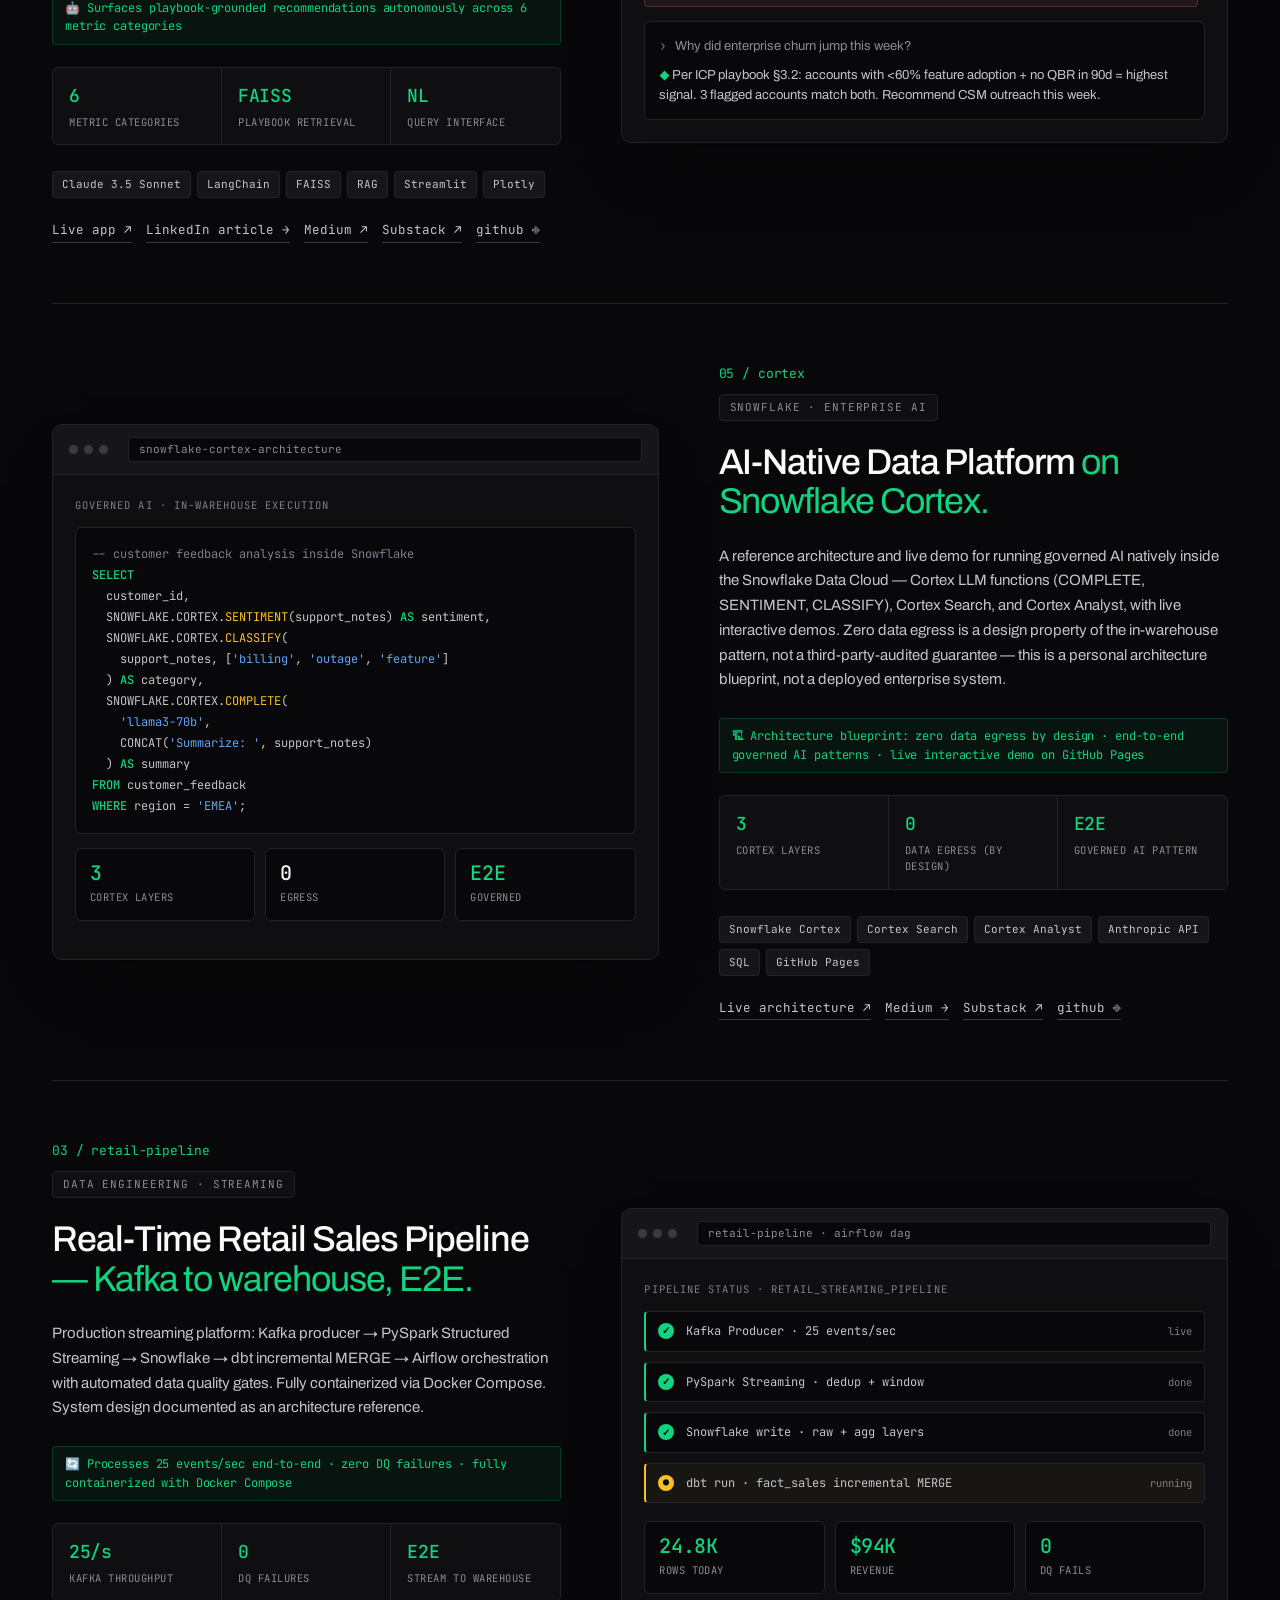
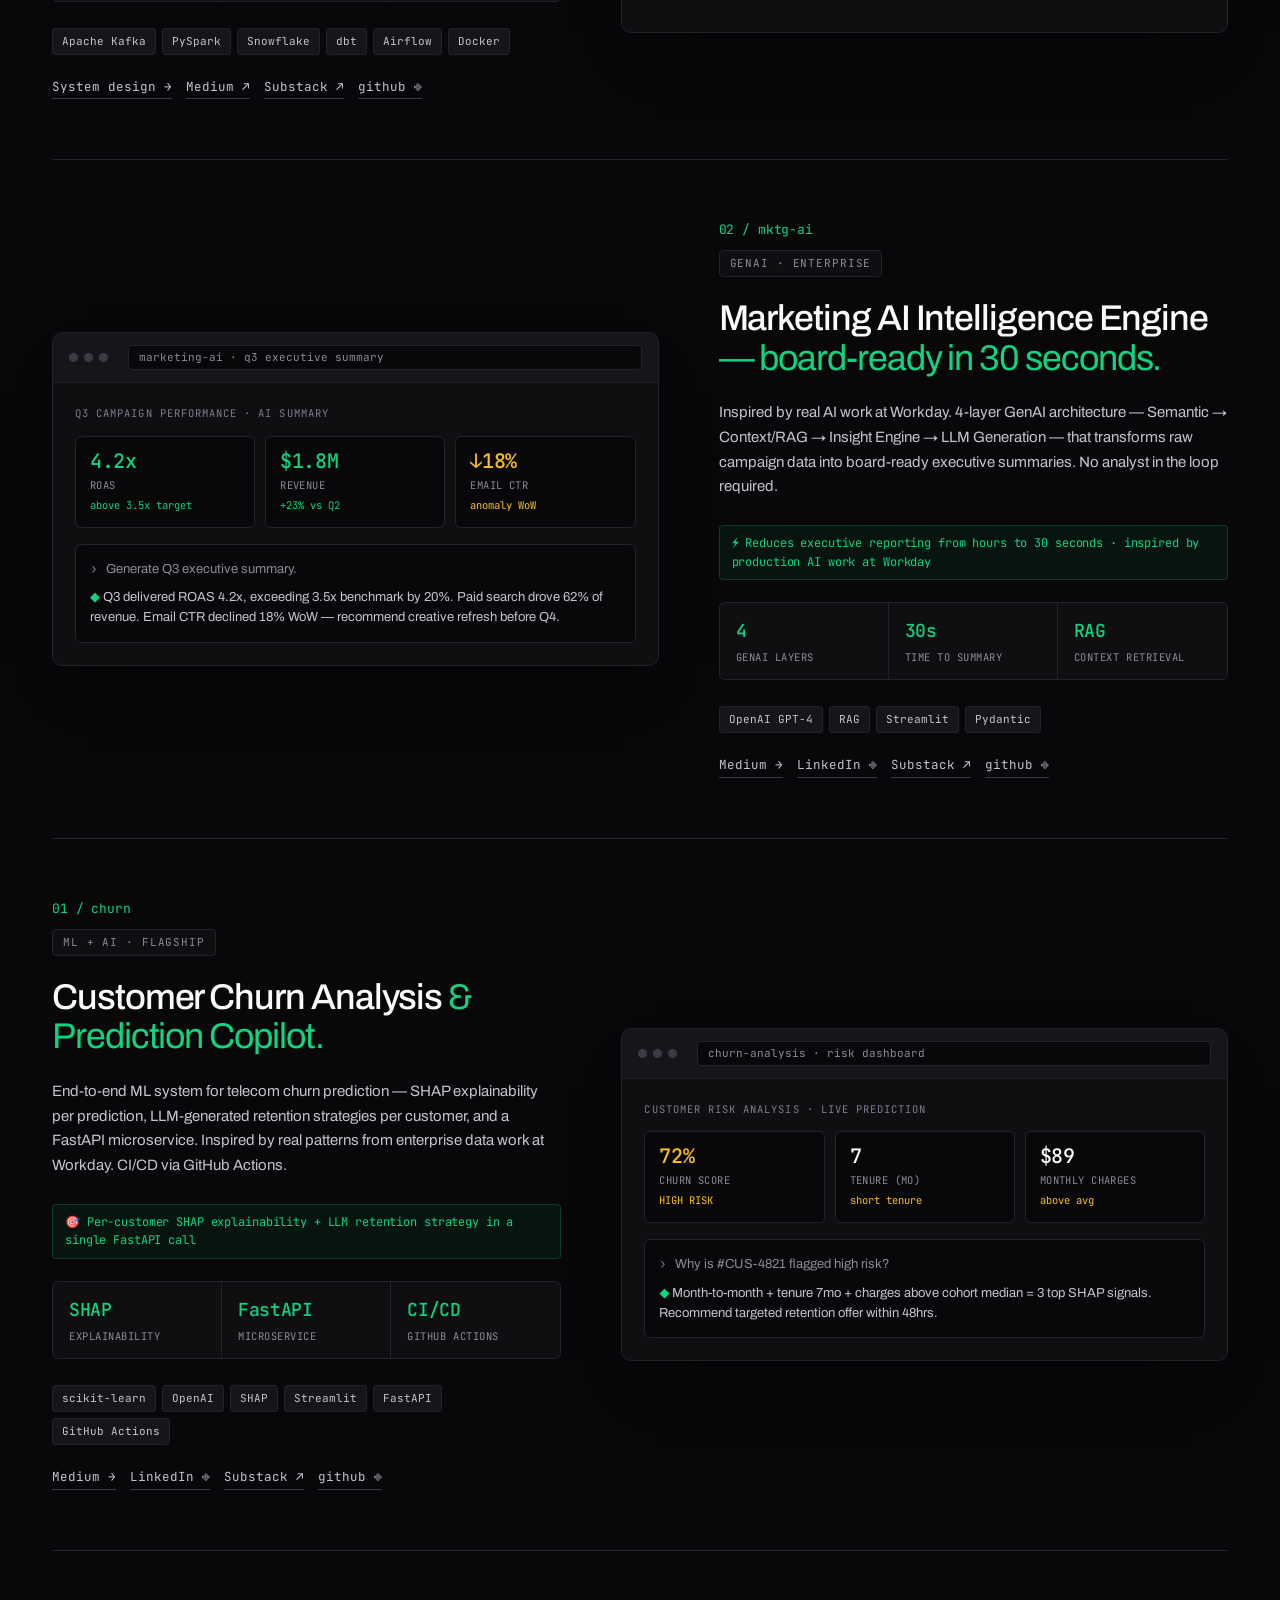
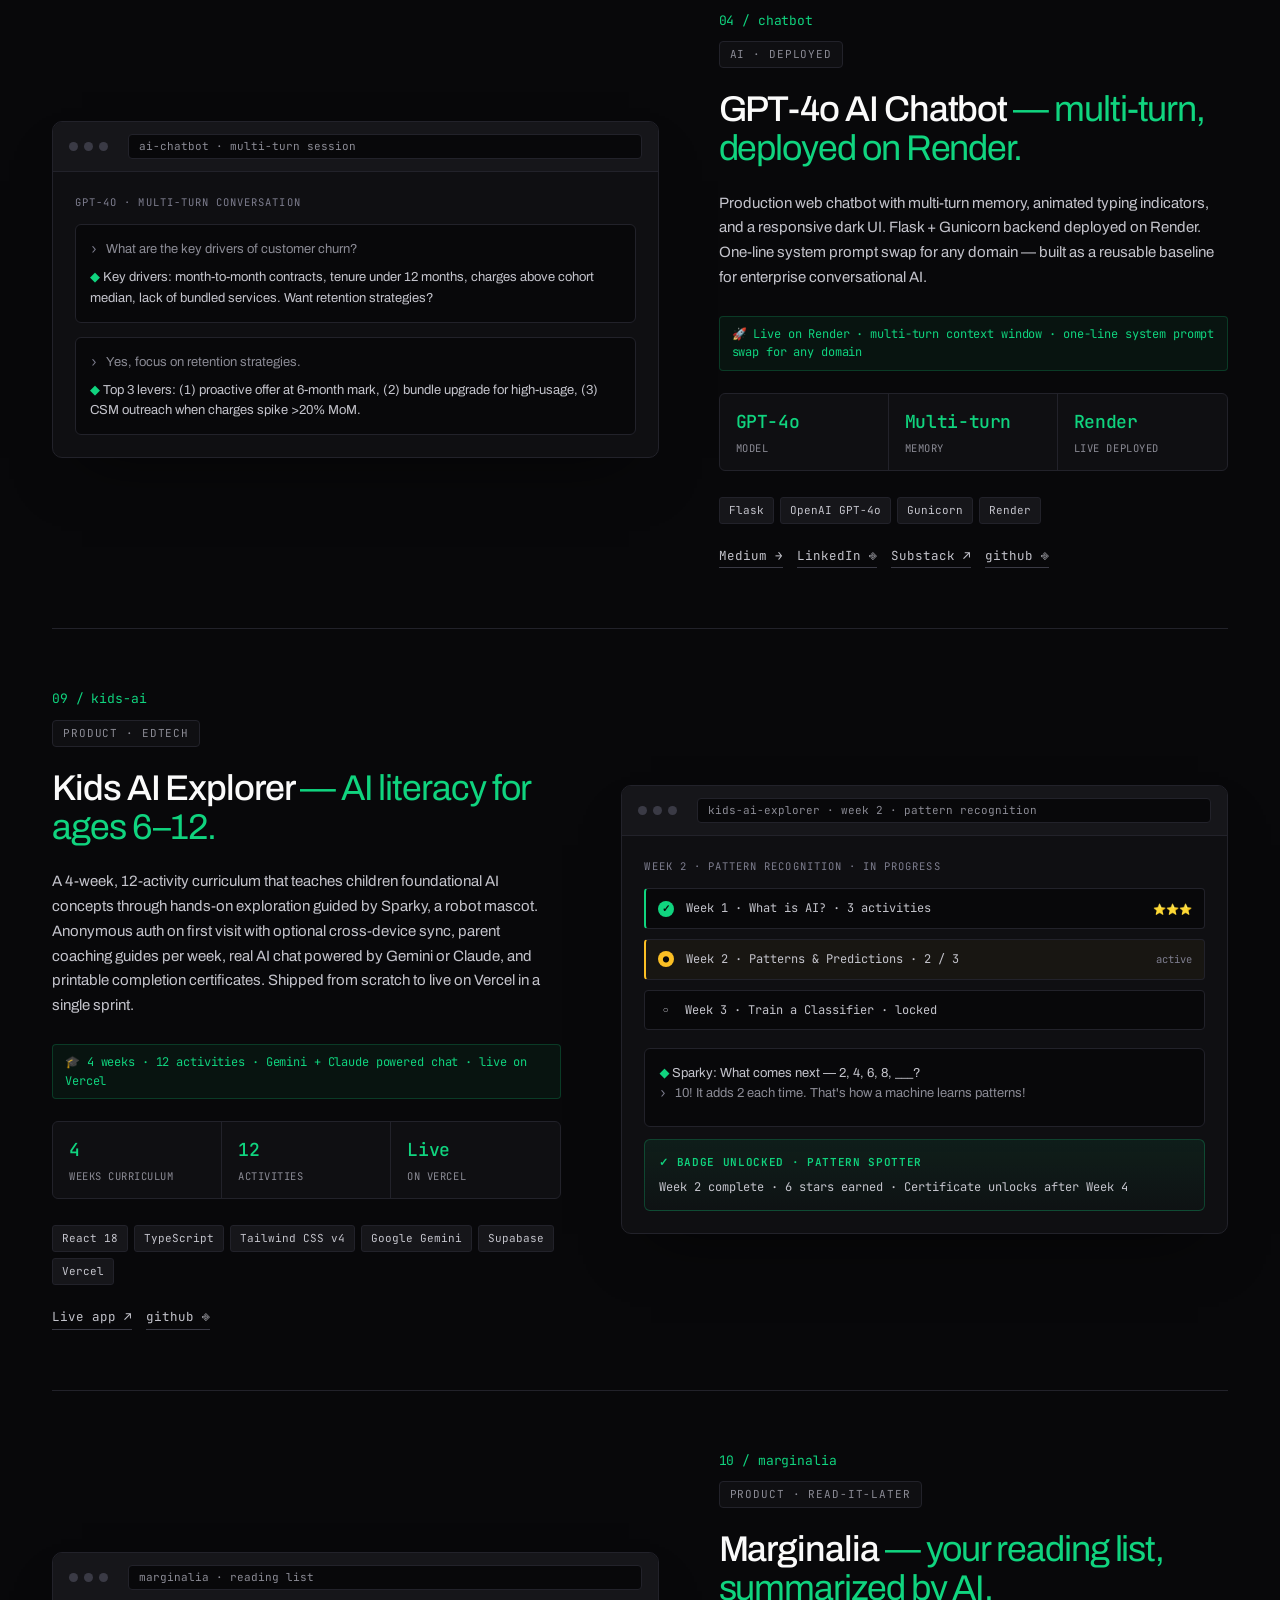
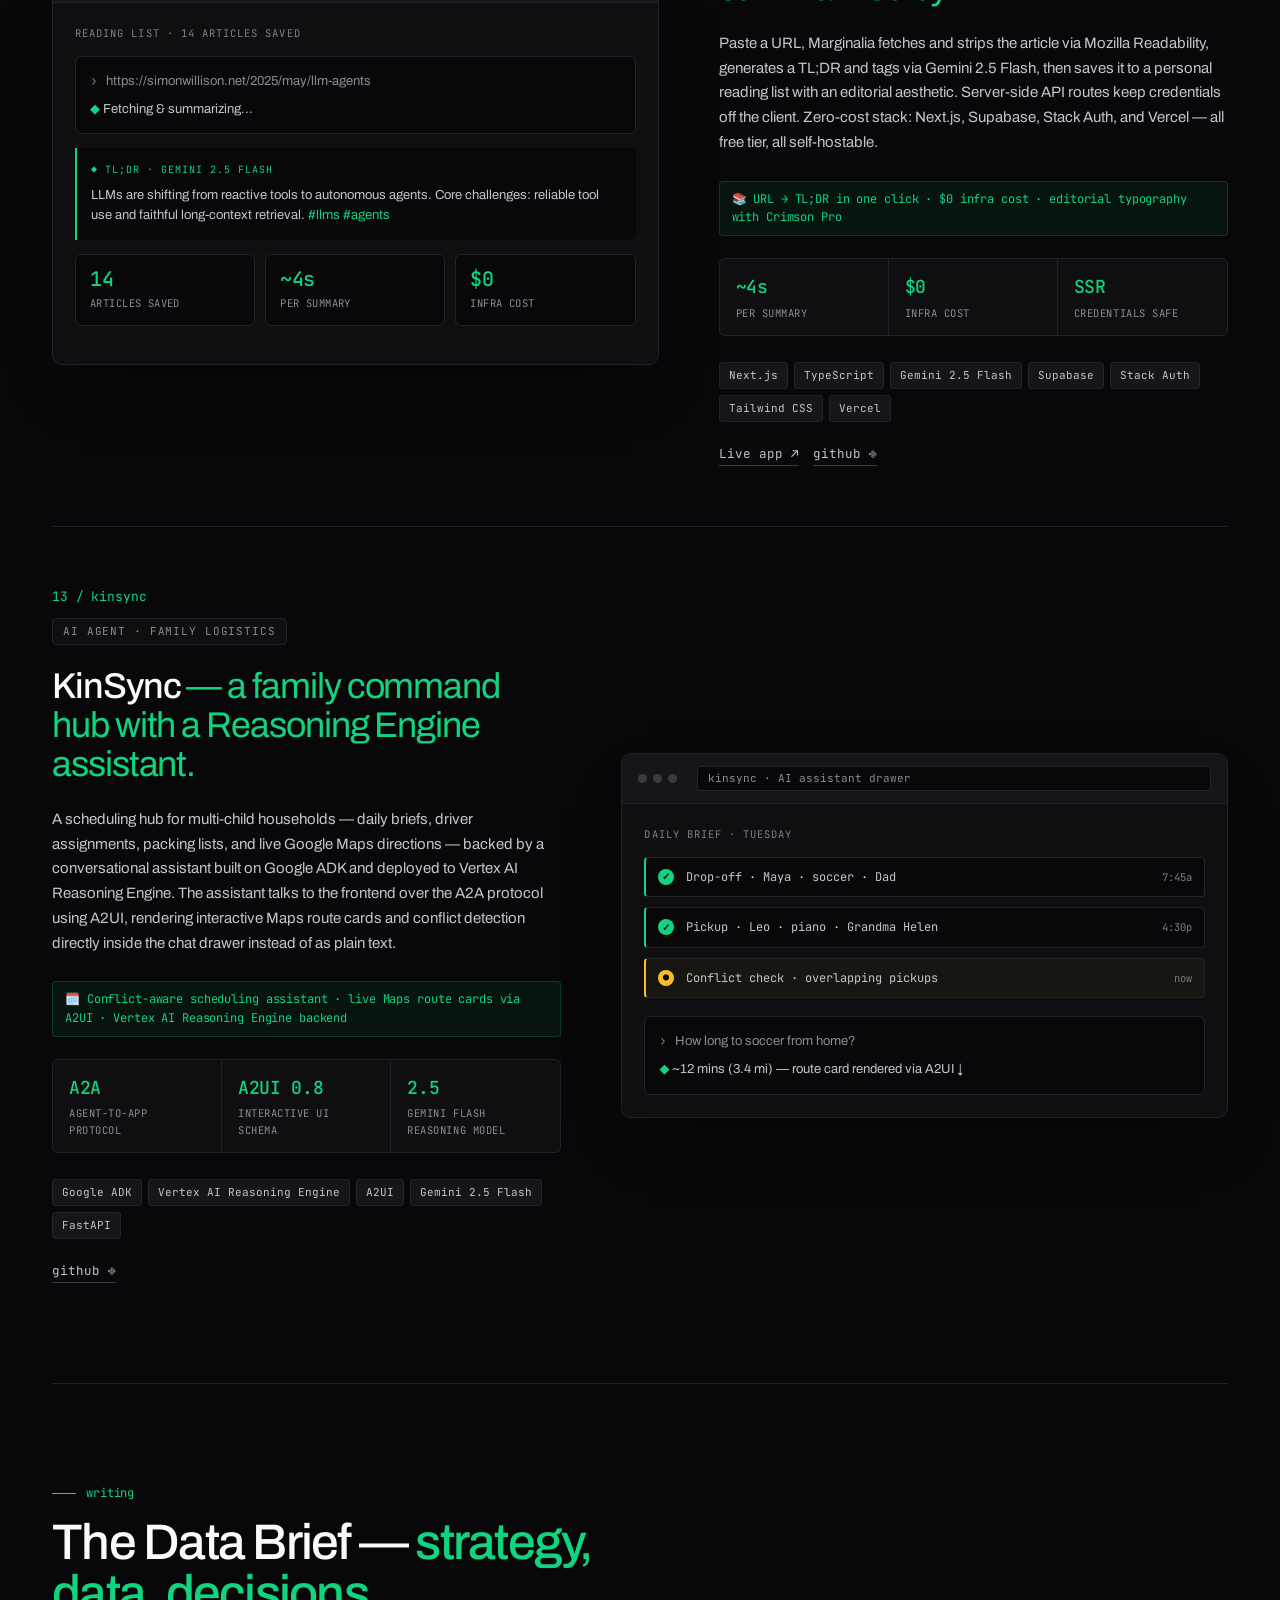
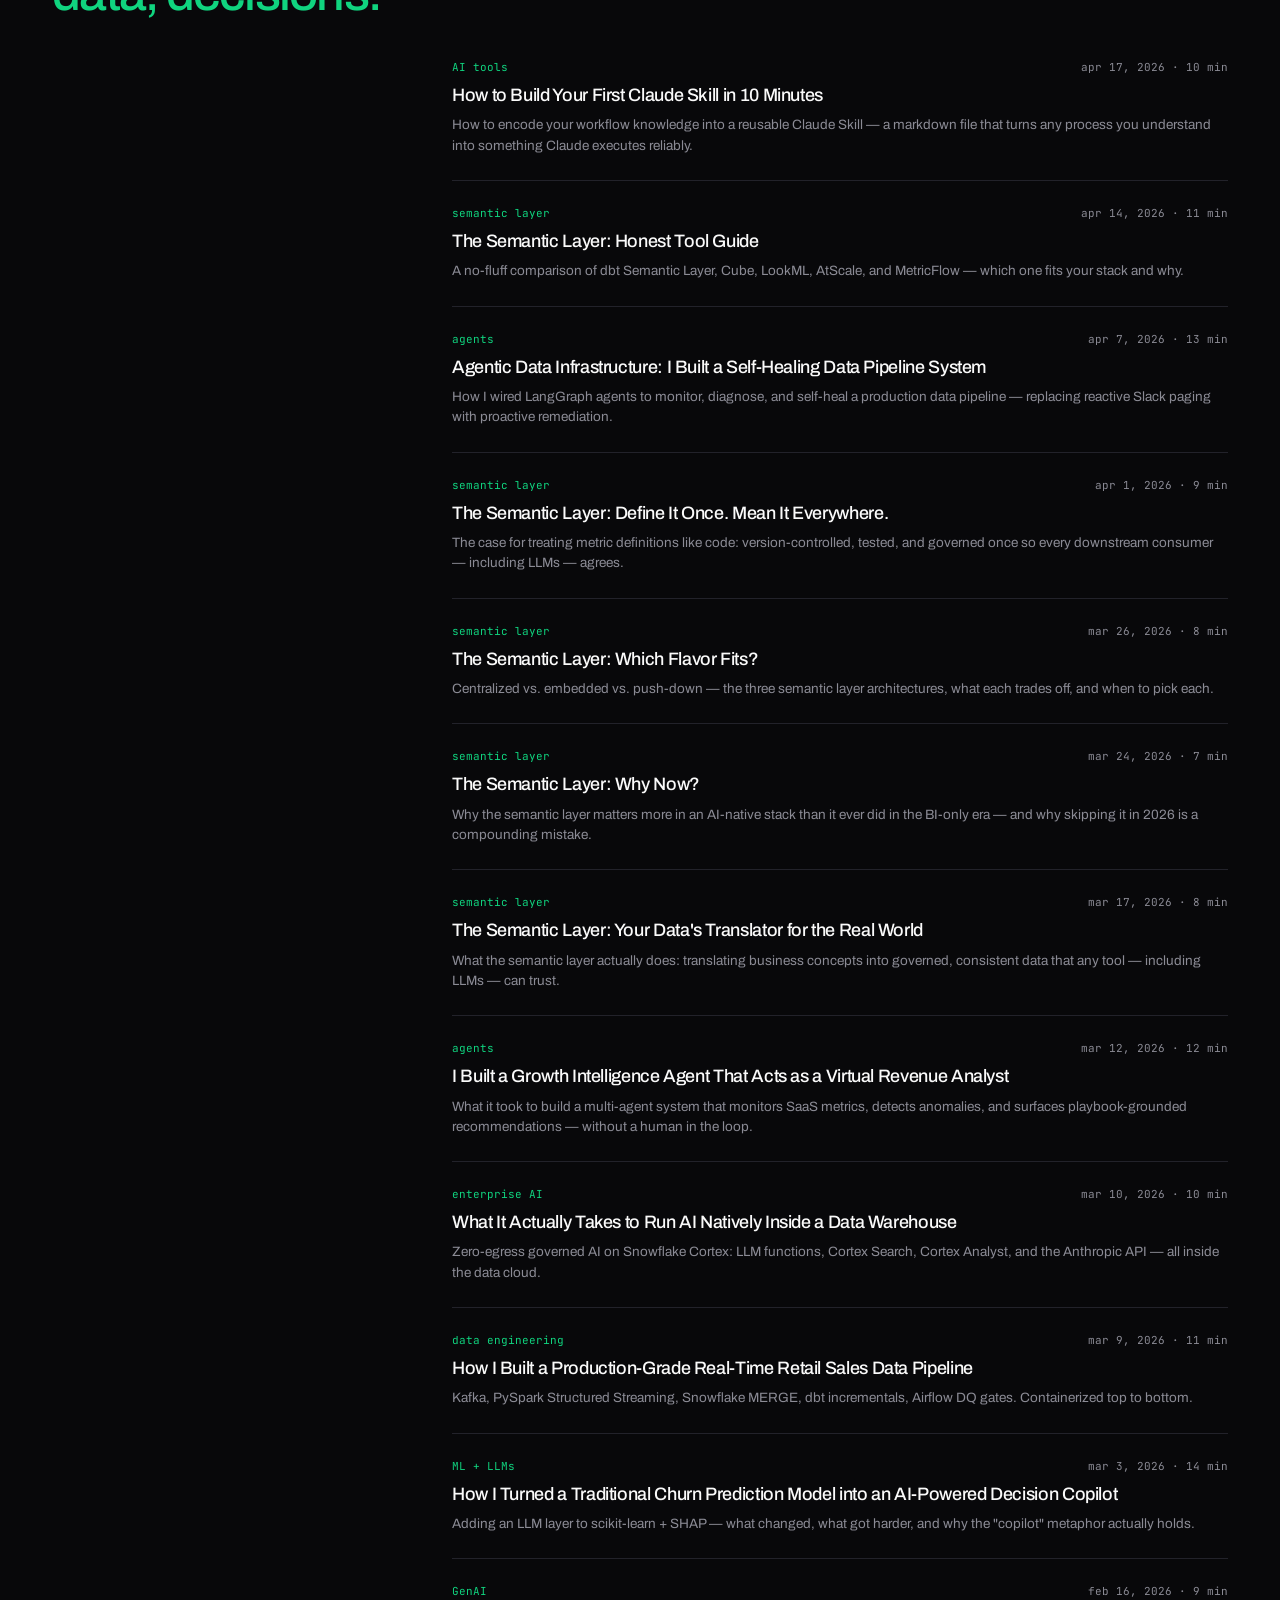
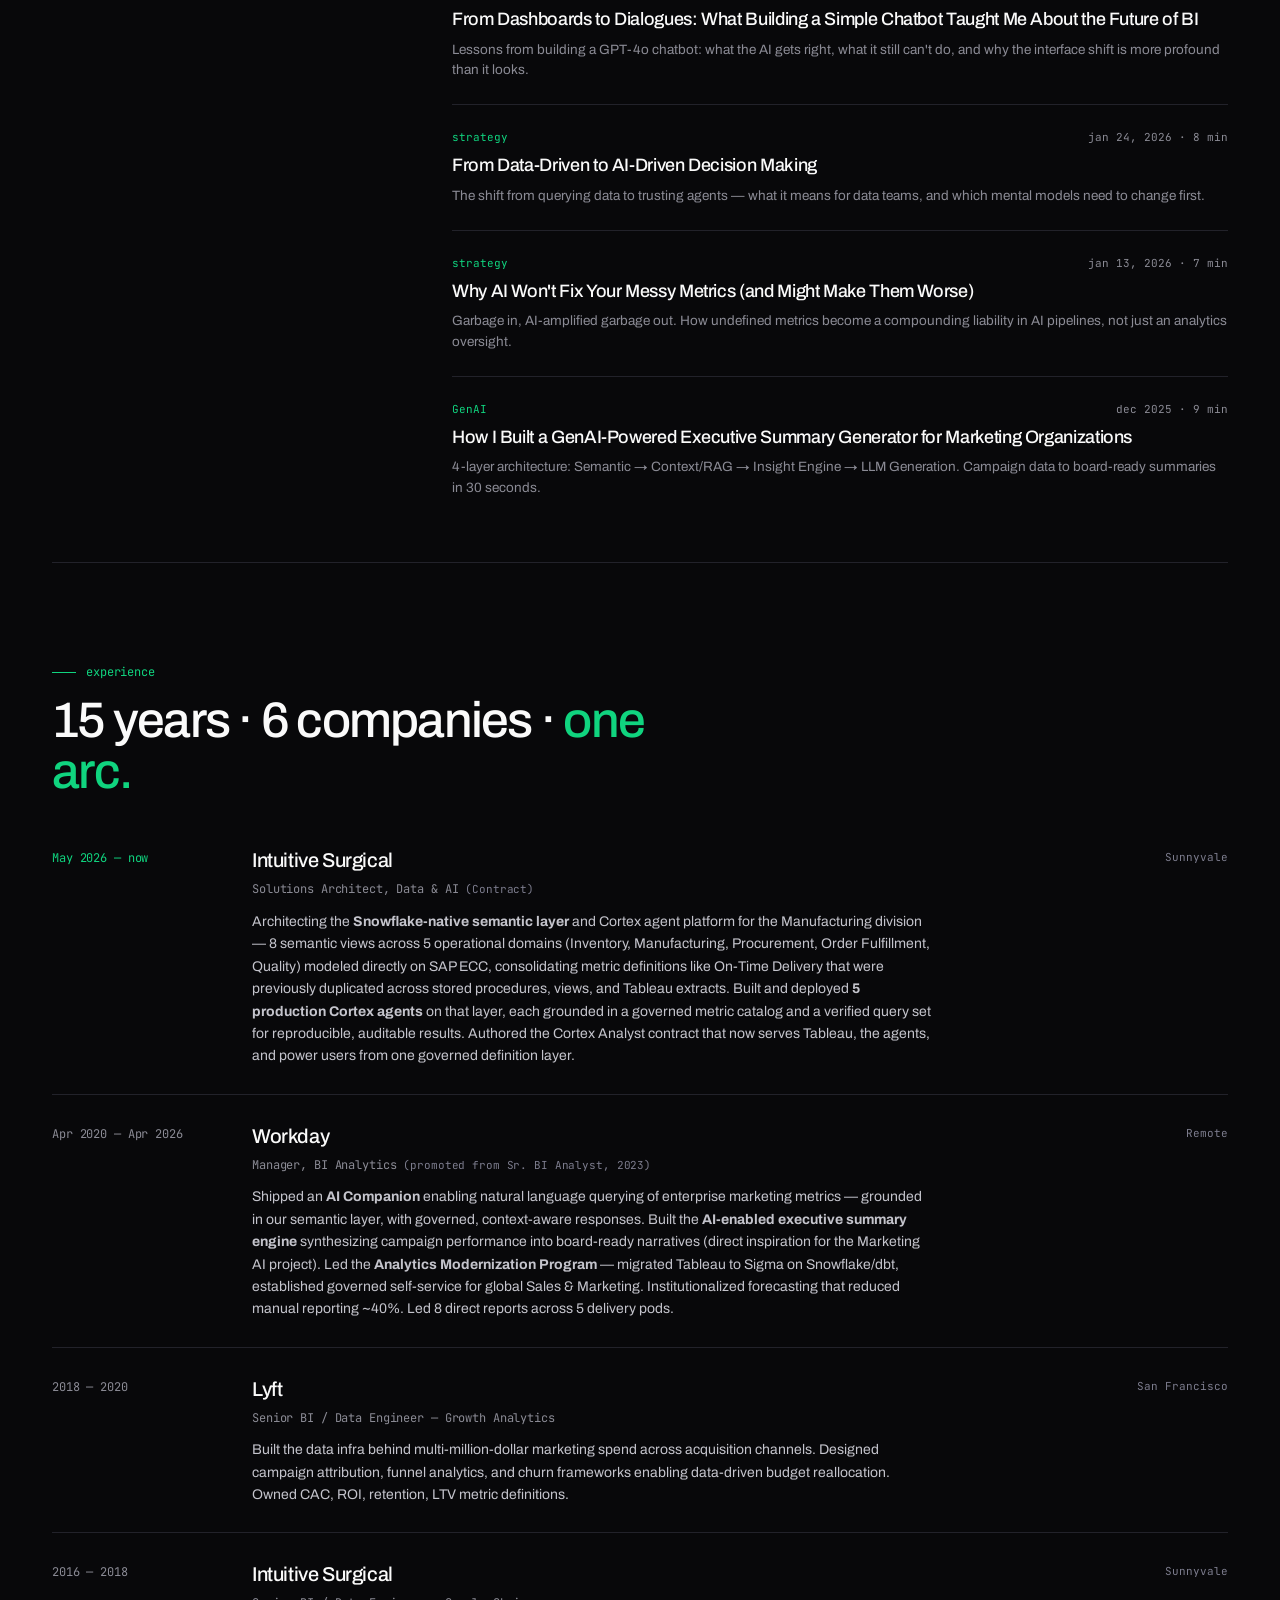
==== commit 0e1cd0c4: "Fix word-stagger heading reveal: entry range was too short to notice Verified with headless Chrome (" ====
--- a/index.html
+++ b/index.html
@@ -108,7 +108,7 @@
     @keyframes word-in { from { opacity: 0; transform: translateY(0.25em); } to { opacity: 1; transform: none; } }
     h2.kinetic .word {
       display: inline-block; animation: word-in linear both; animation-timeline: view();
-      animation-range: entry calc(var(--i, 0) * 2%) entry calc(var(--i, 0) * 2% + 30%);
+      animation-range: cover calc(var(--i, 0) * 1.5%) cover calc(var(--i, 0) * 1.5% + 15%);
     }
   }
   @media (prefers-reduced-motion: reduce) {
--- a/styles.css
+++ b/styles.css
@@ -43,7 +43,7 @@
   @keyframes word-in { from { opacity: 0; transform: translateY(0.25em); } to { opacity: 1; transform: none; } }
   h2.kinetic .word {
     display: inline-block; animation: word-in linear both; animation-timeline: view();
-    animation-range: entry calc(var(--i, 0) * 2%) entry calc(var(--i, 0) * 2% + 30%);
+    animation-range: cover calc(var(--i, 0) * 1.5%) cover calc(var(--i, 0) * 1.5% + 15%);
   }
 }
 @media (prefers-reduced-motion: reduce) {
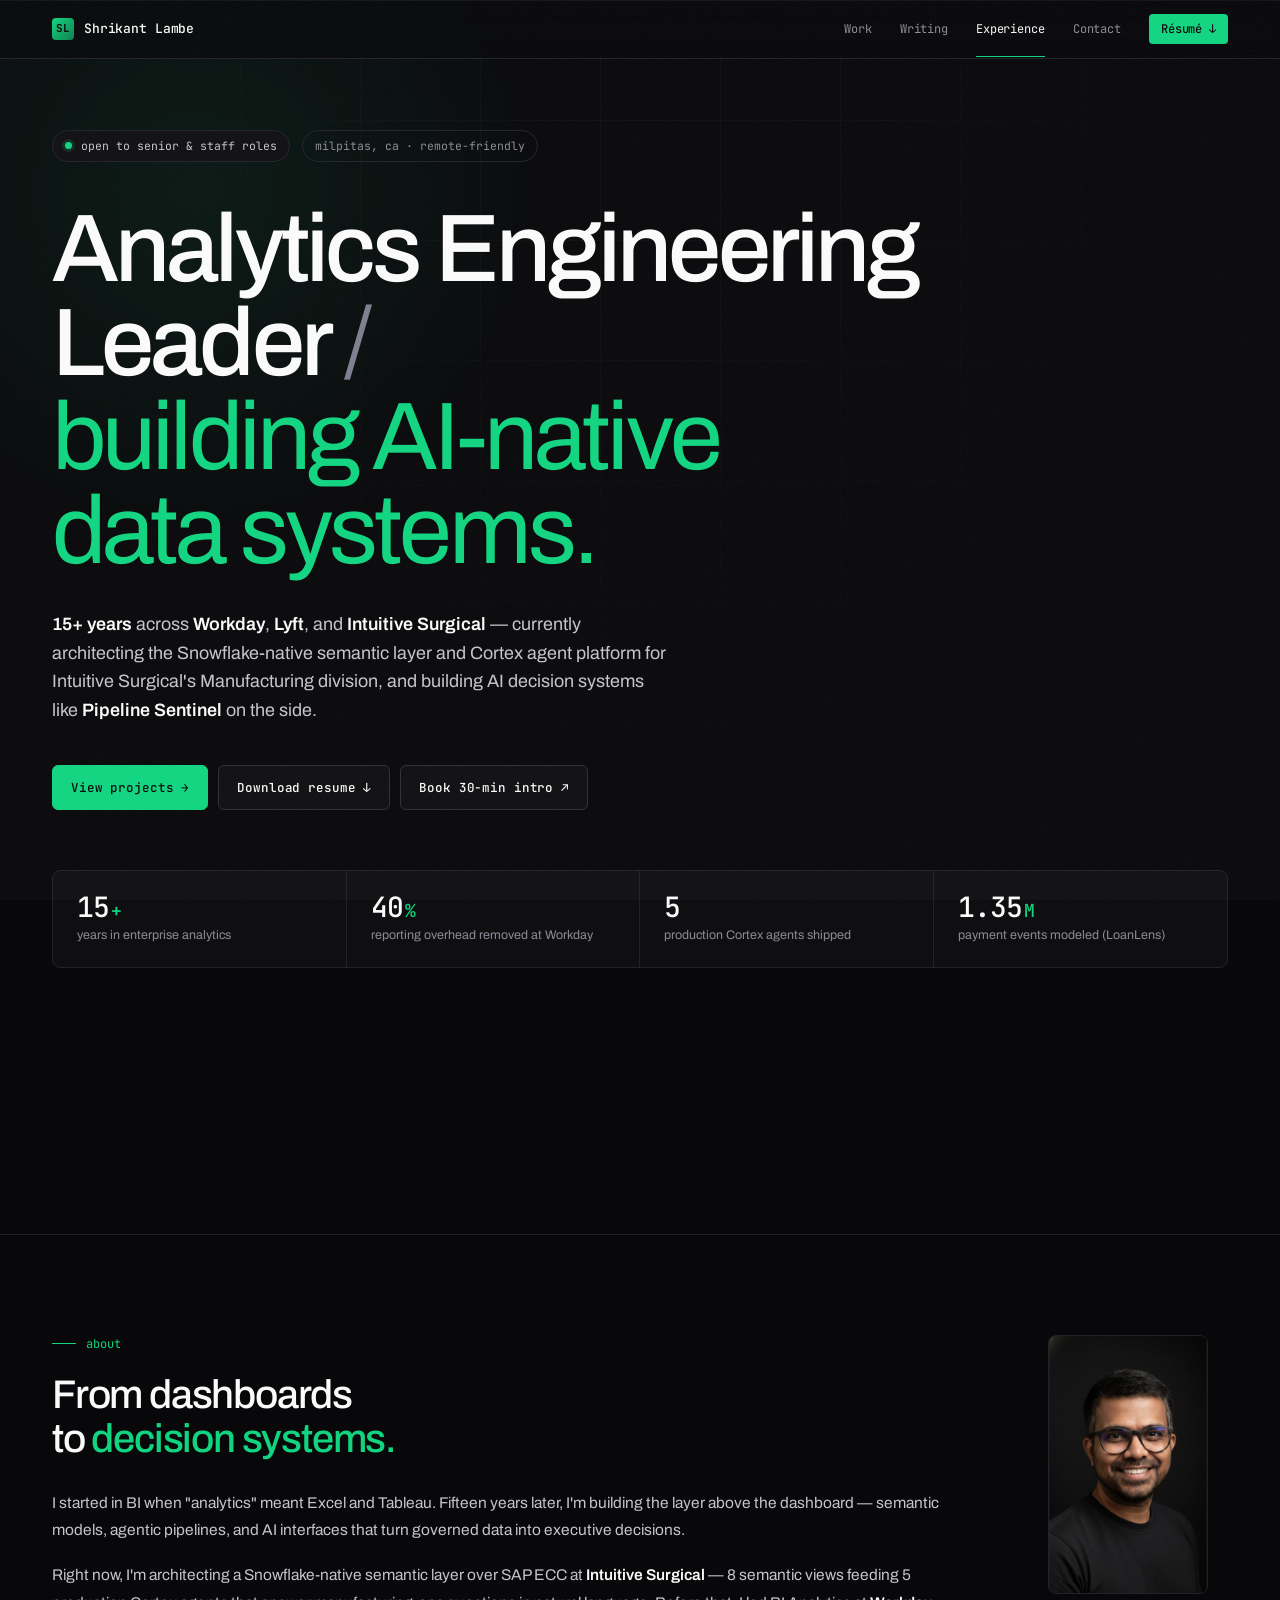
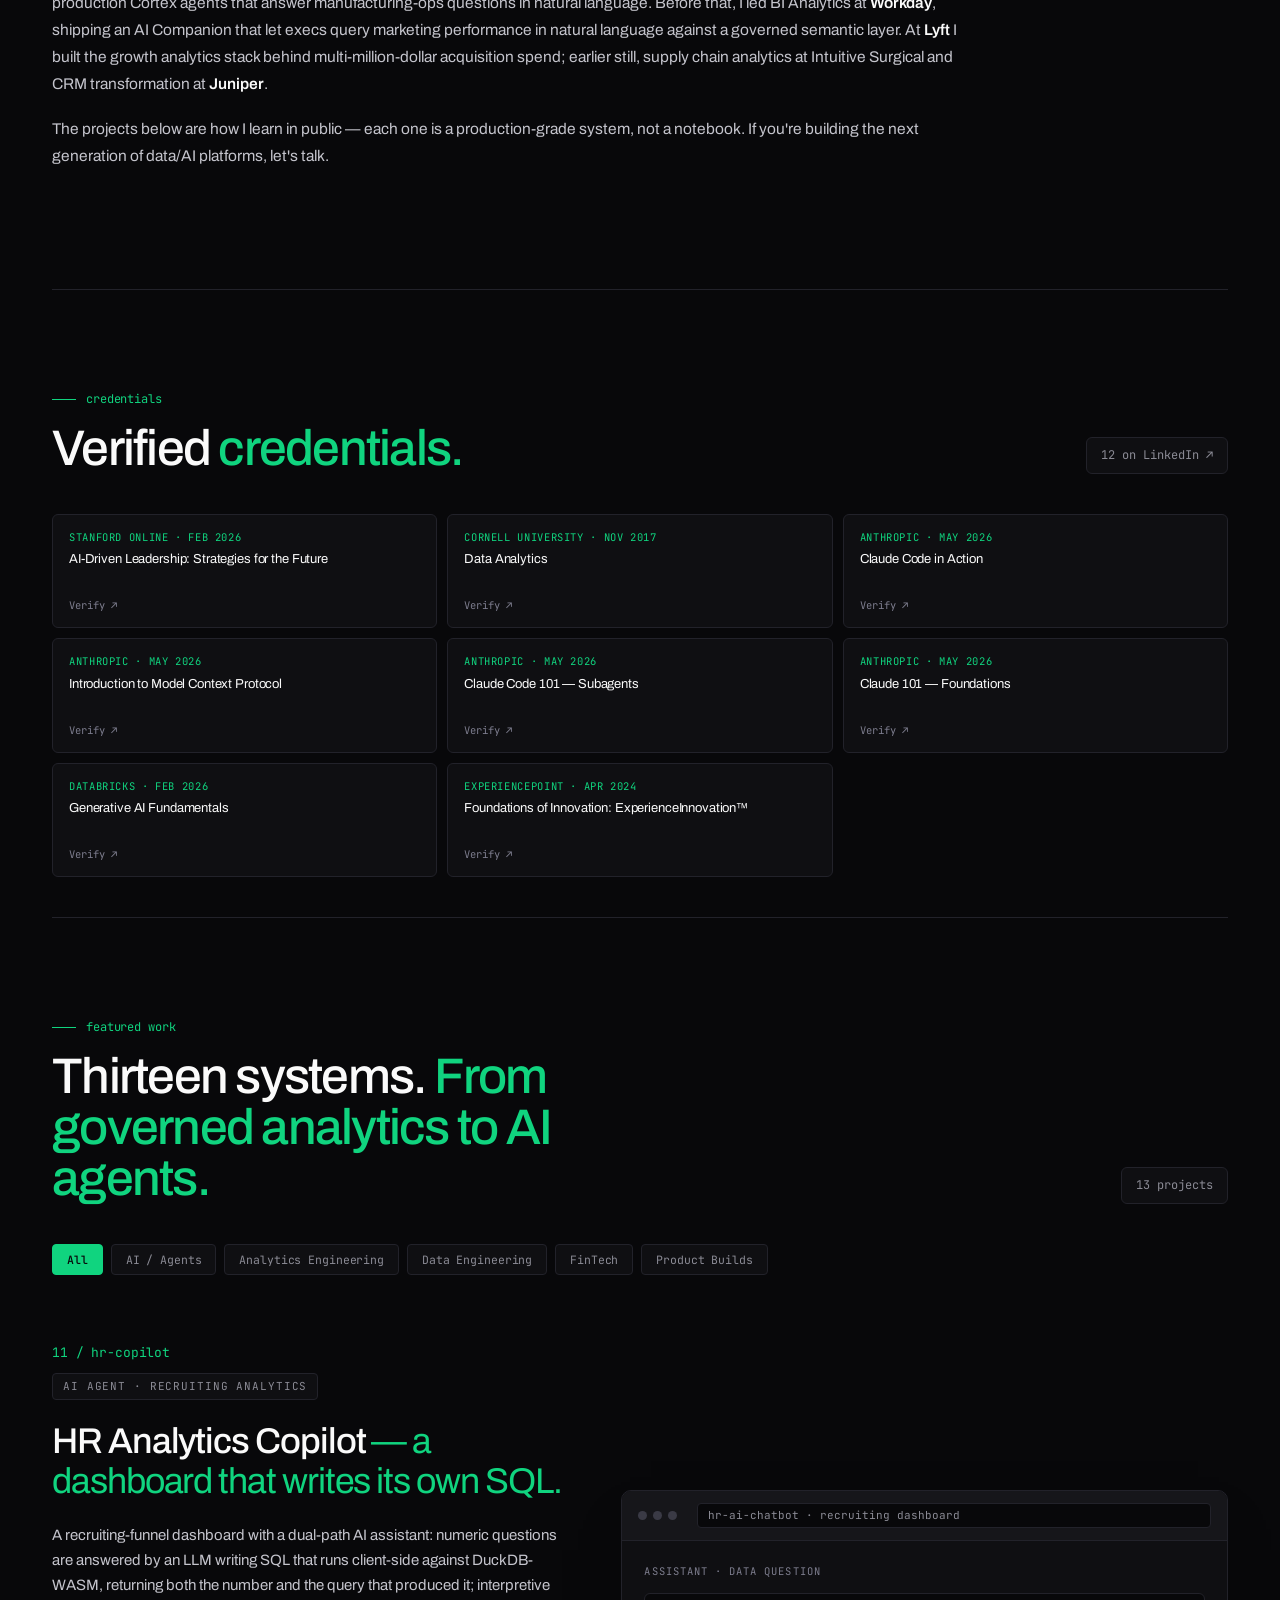
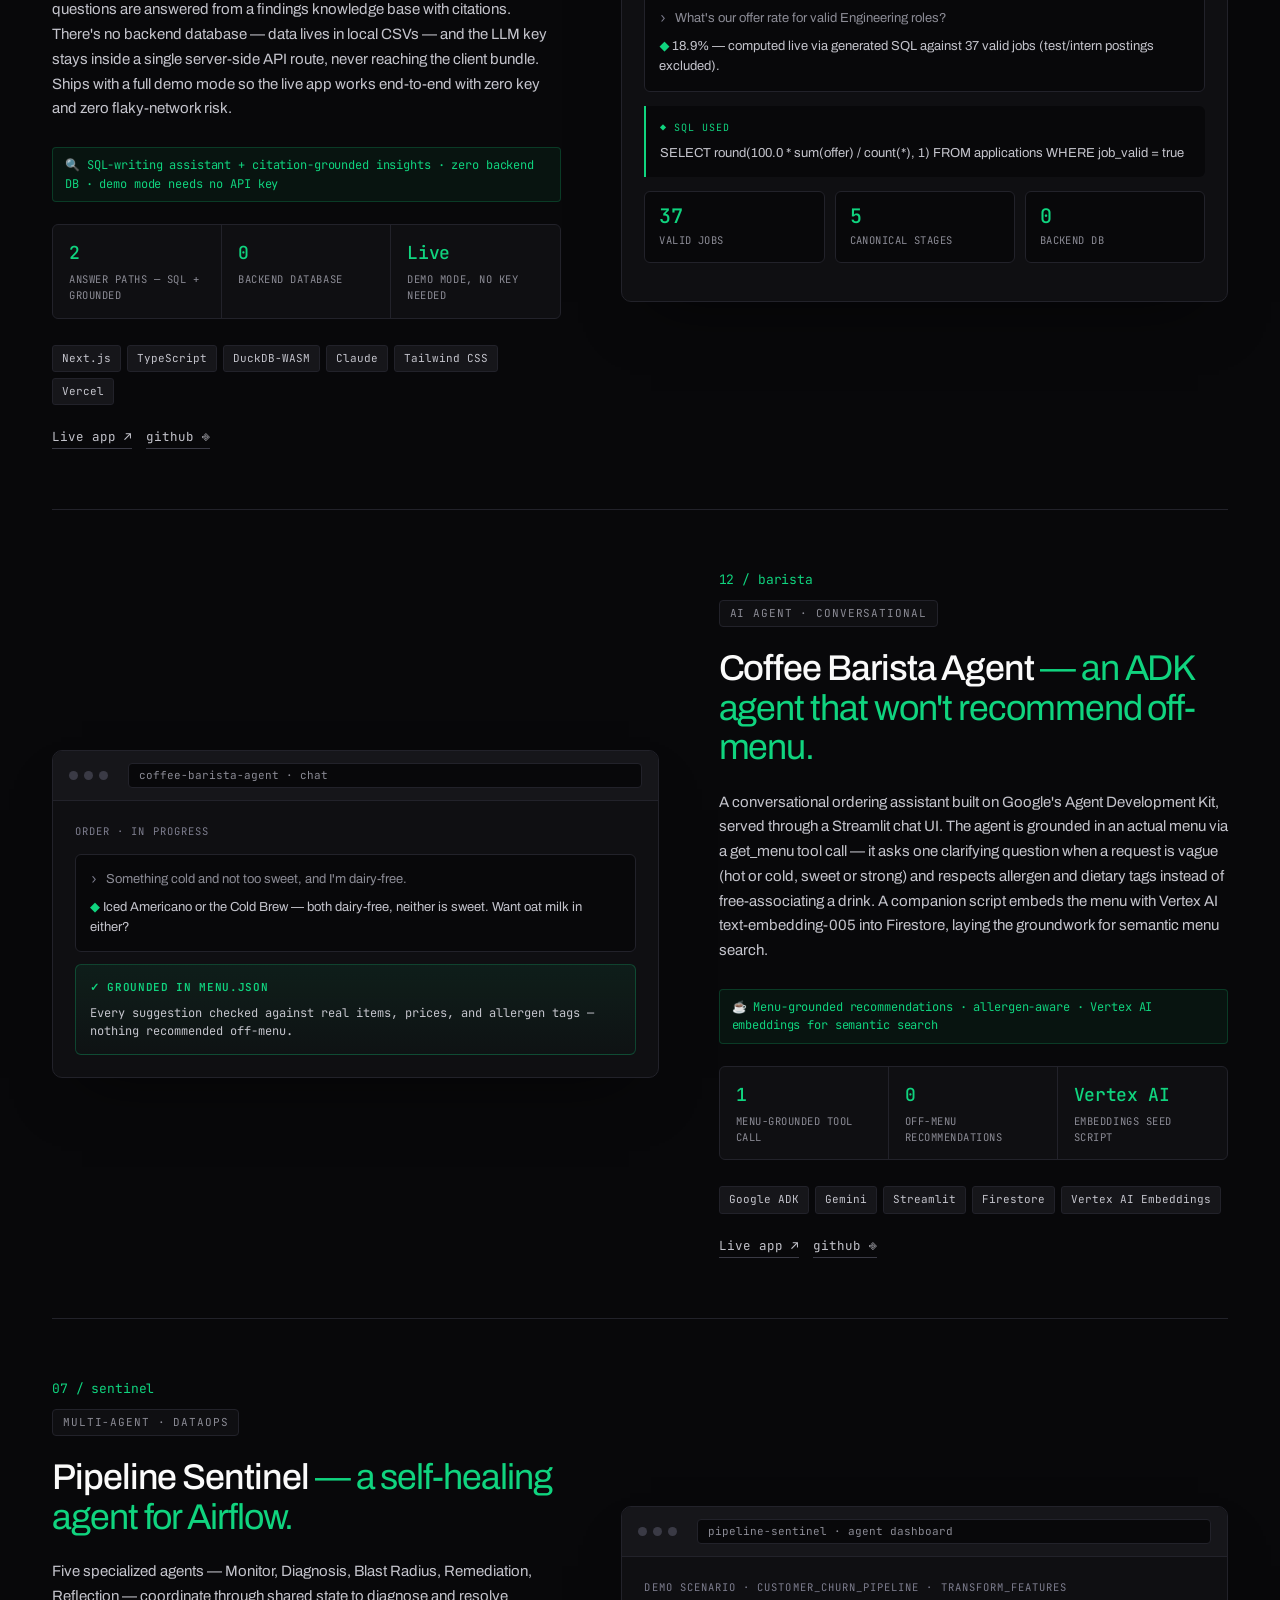
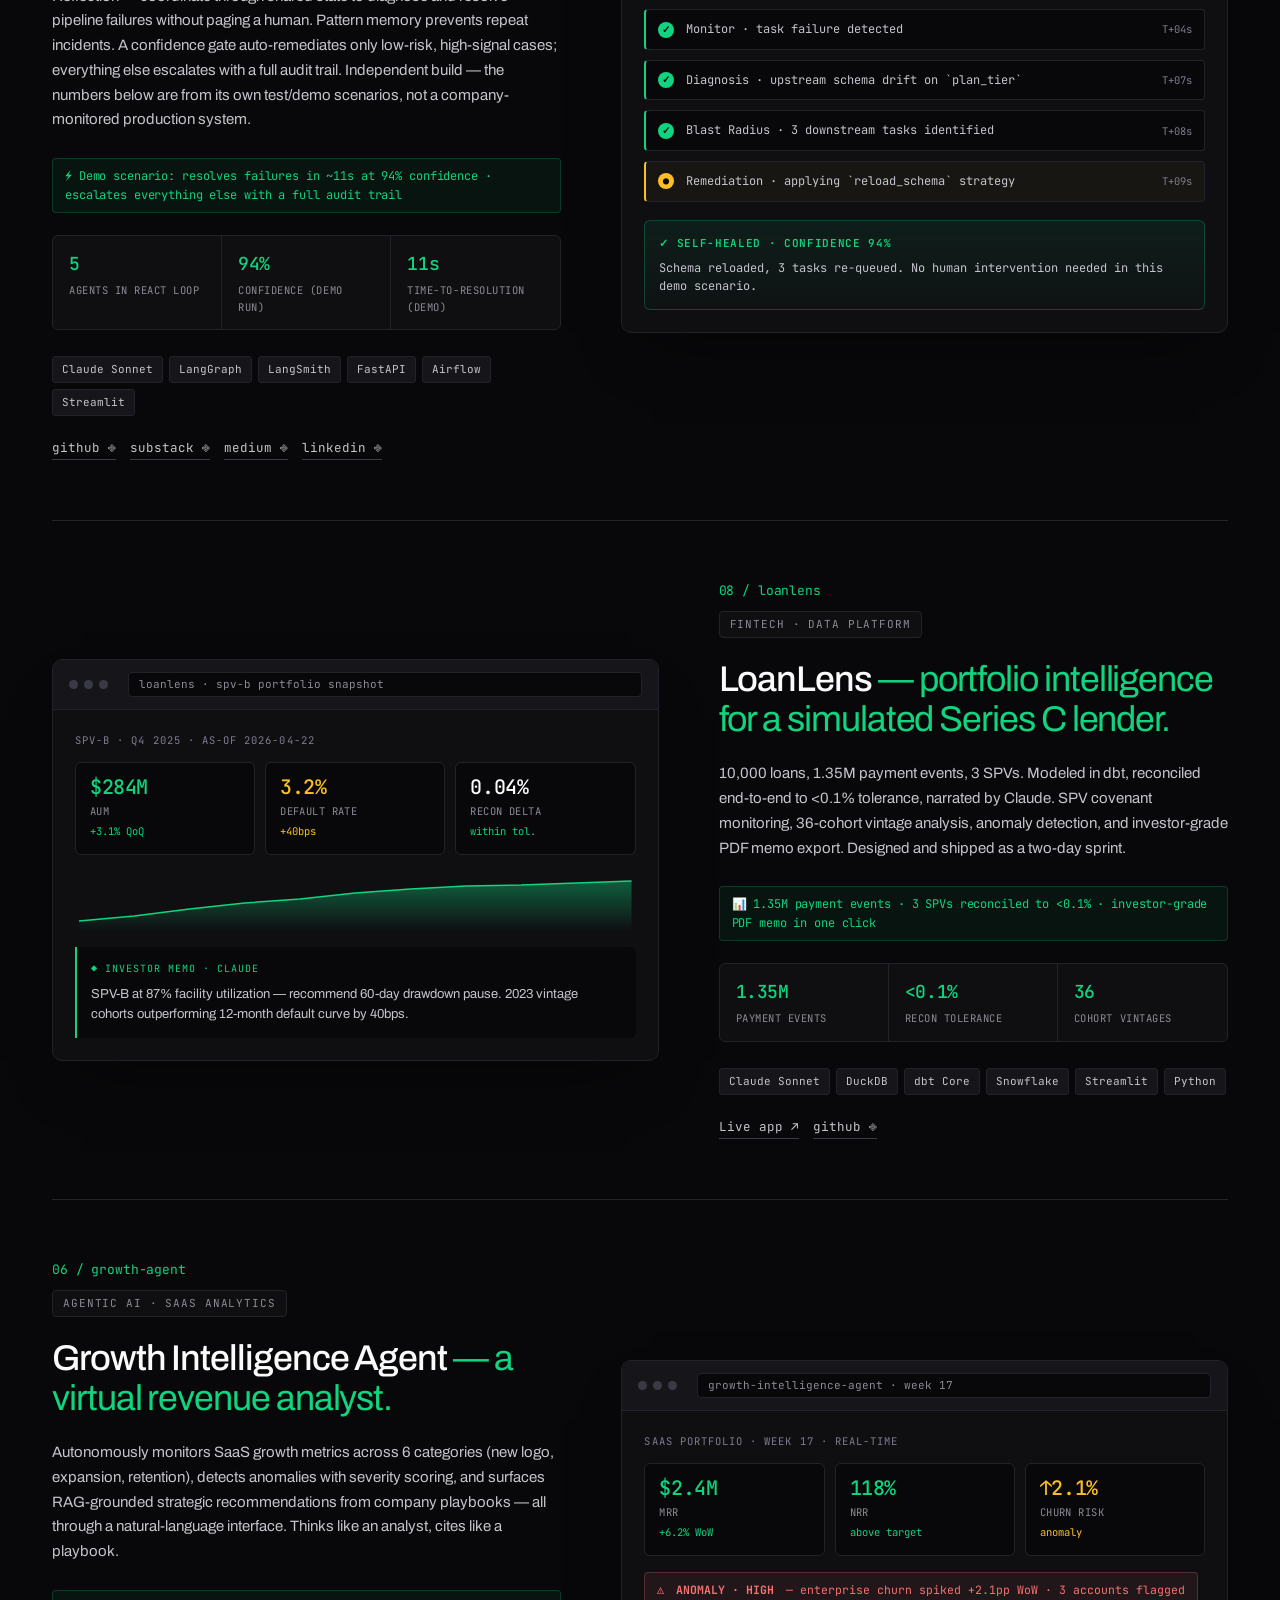
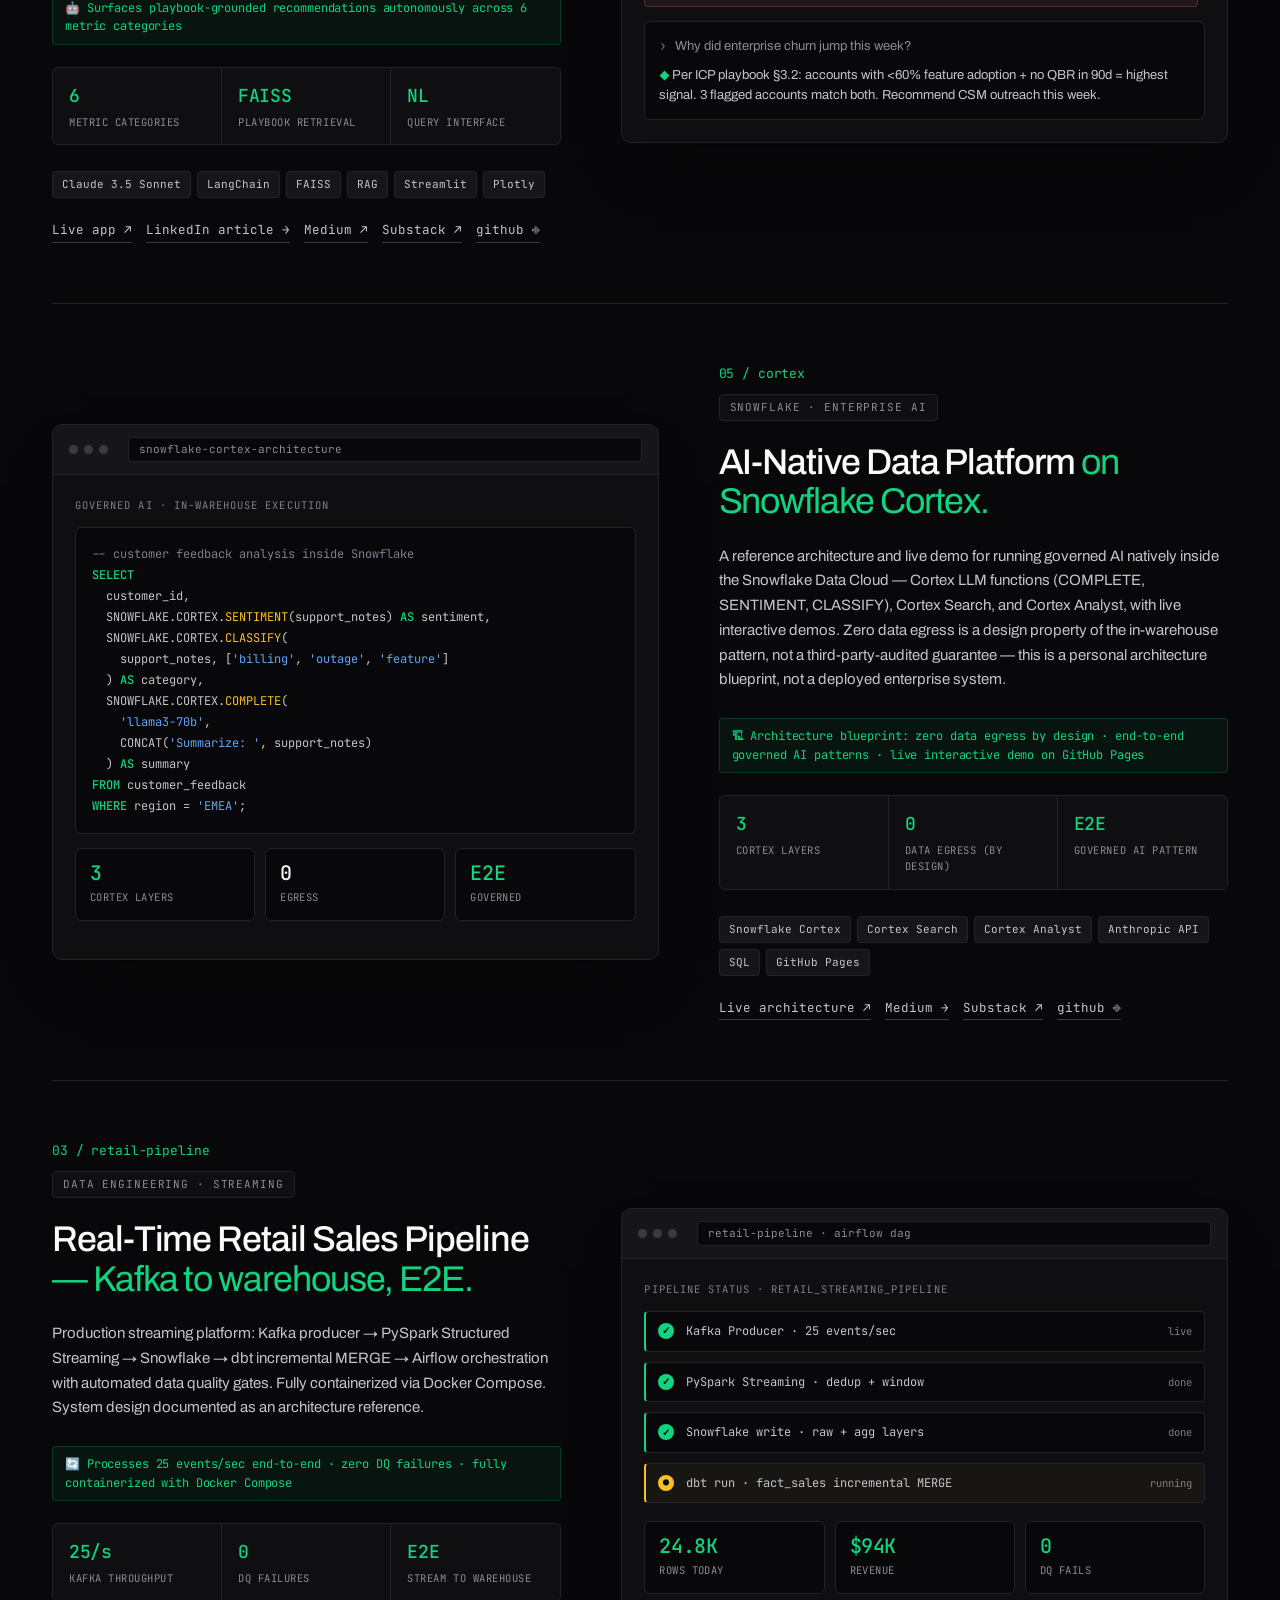
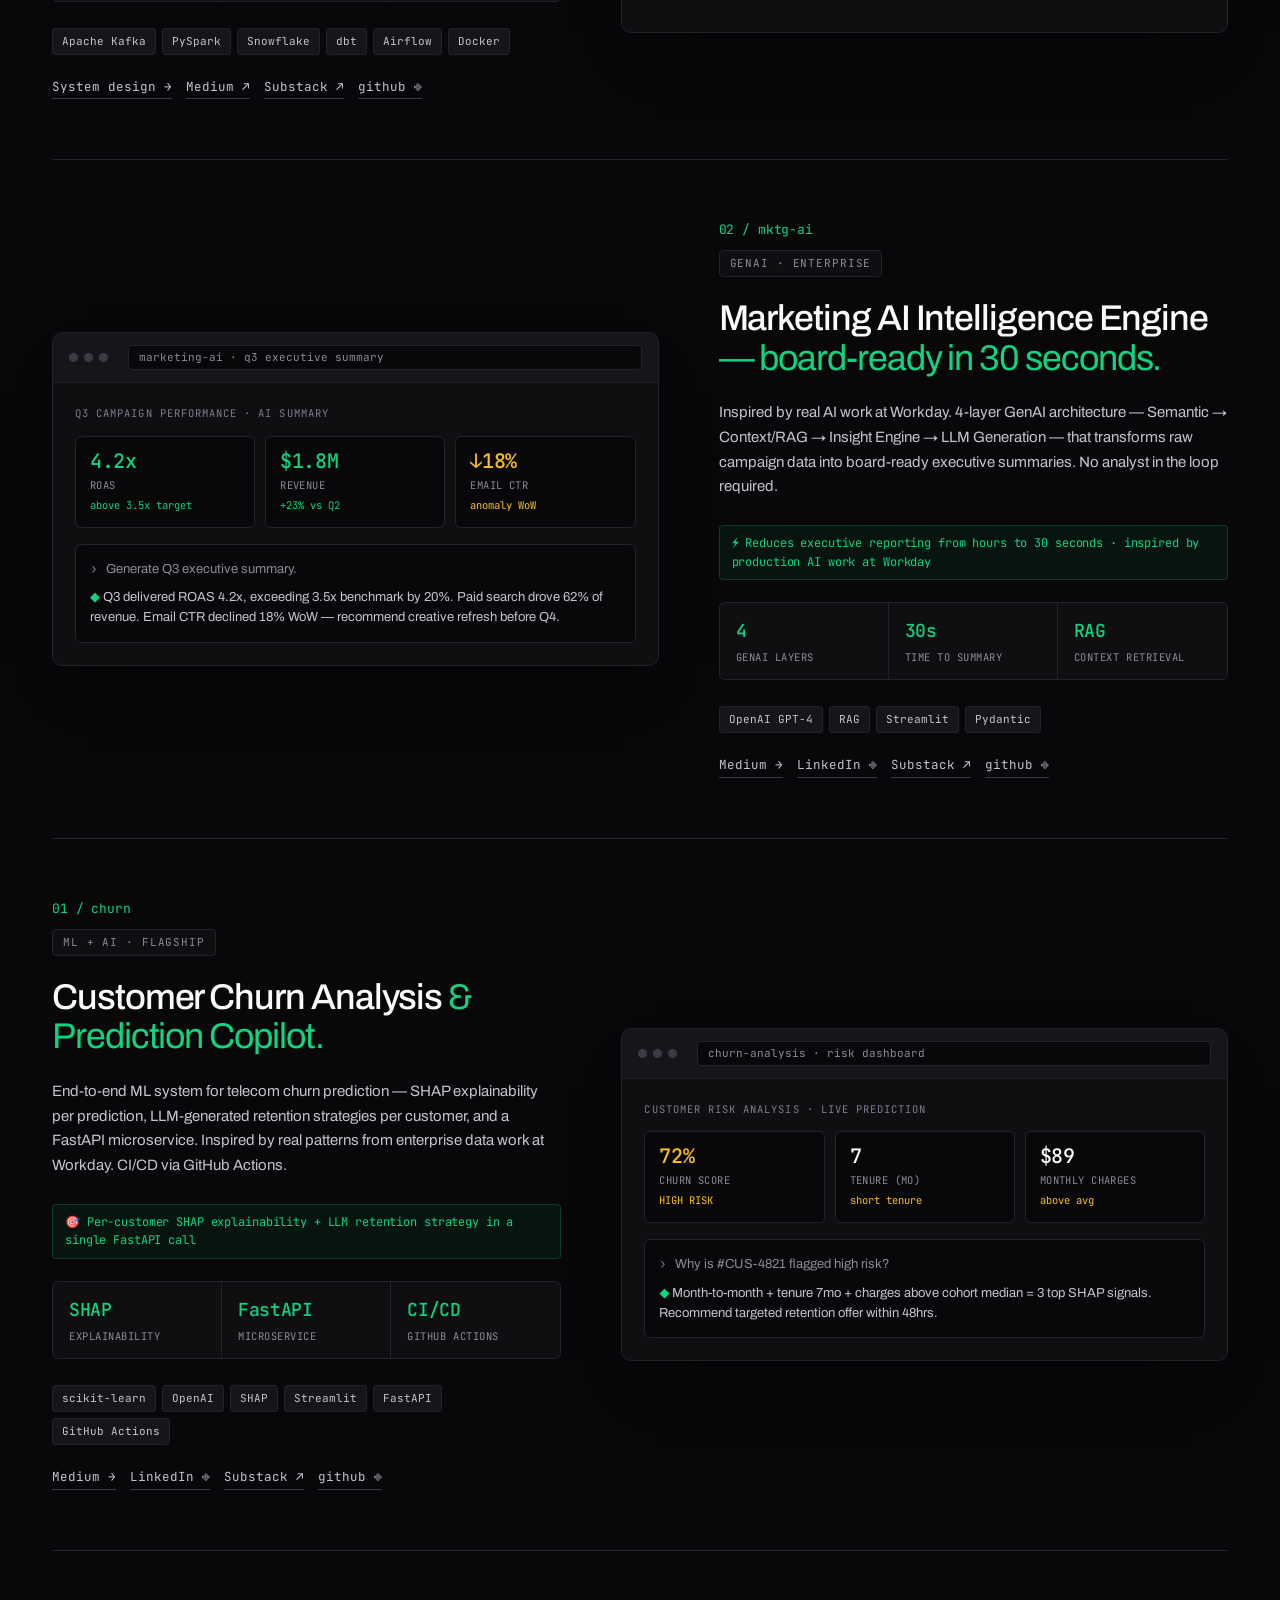
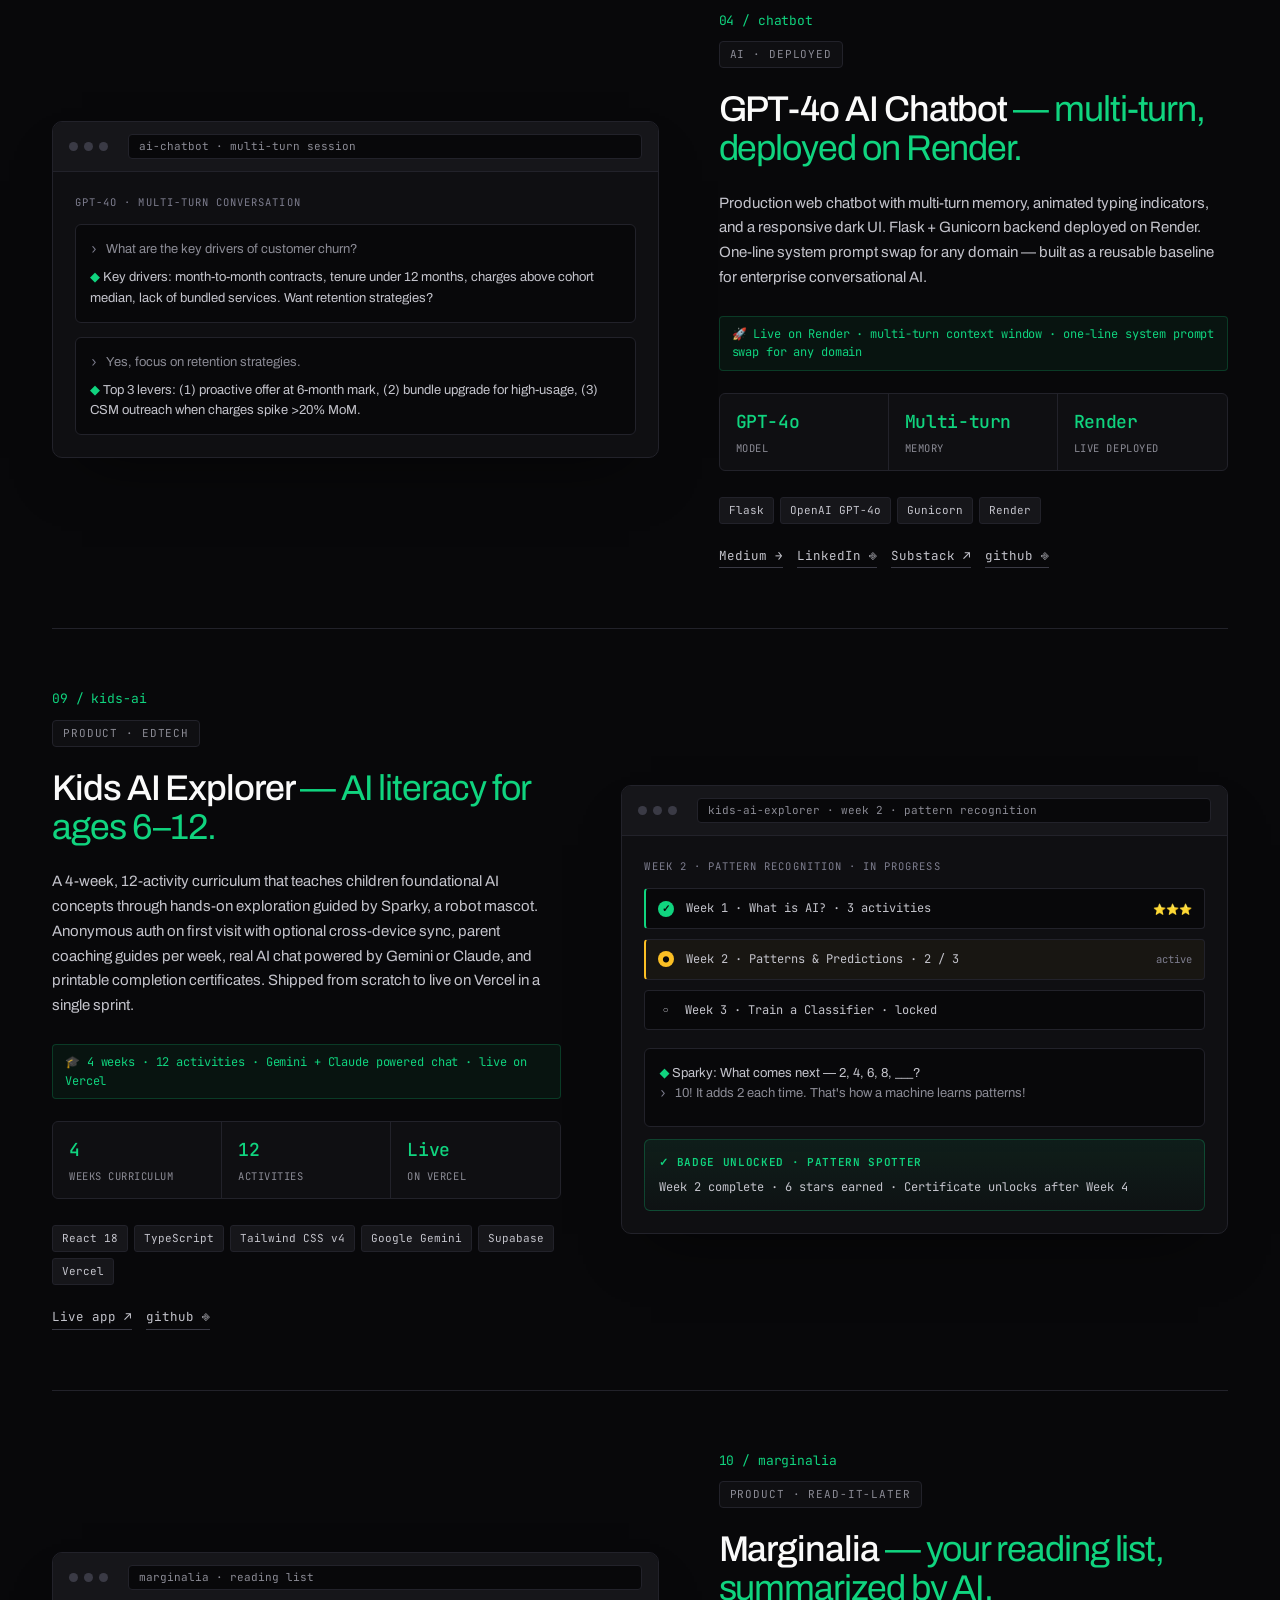
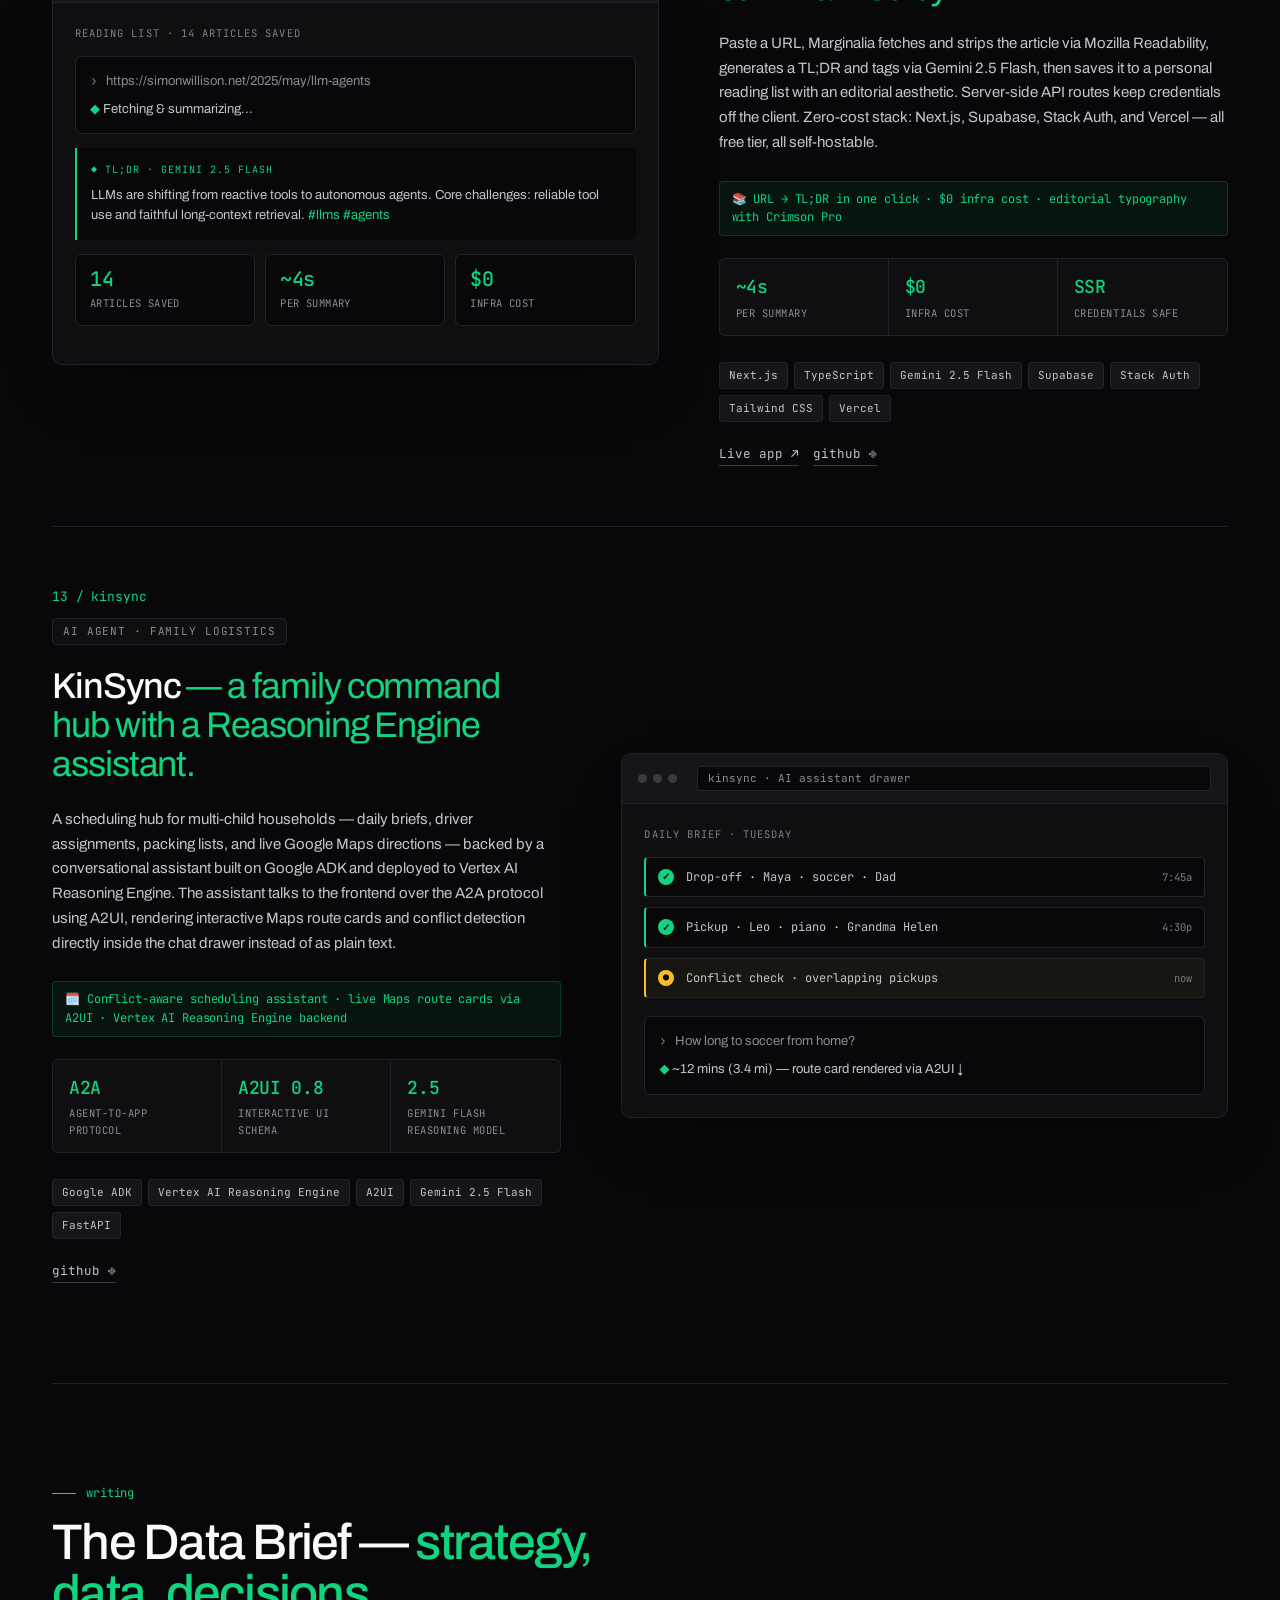
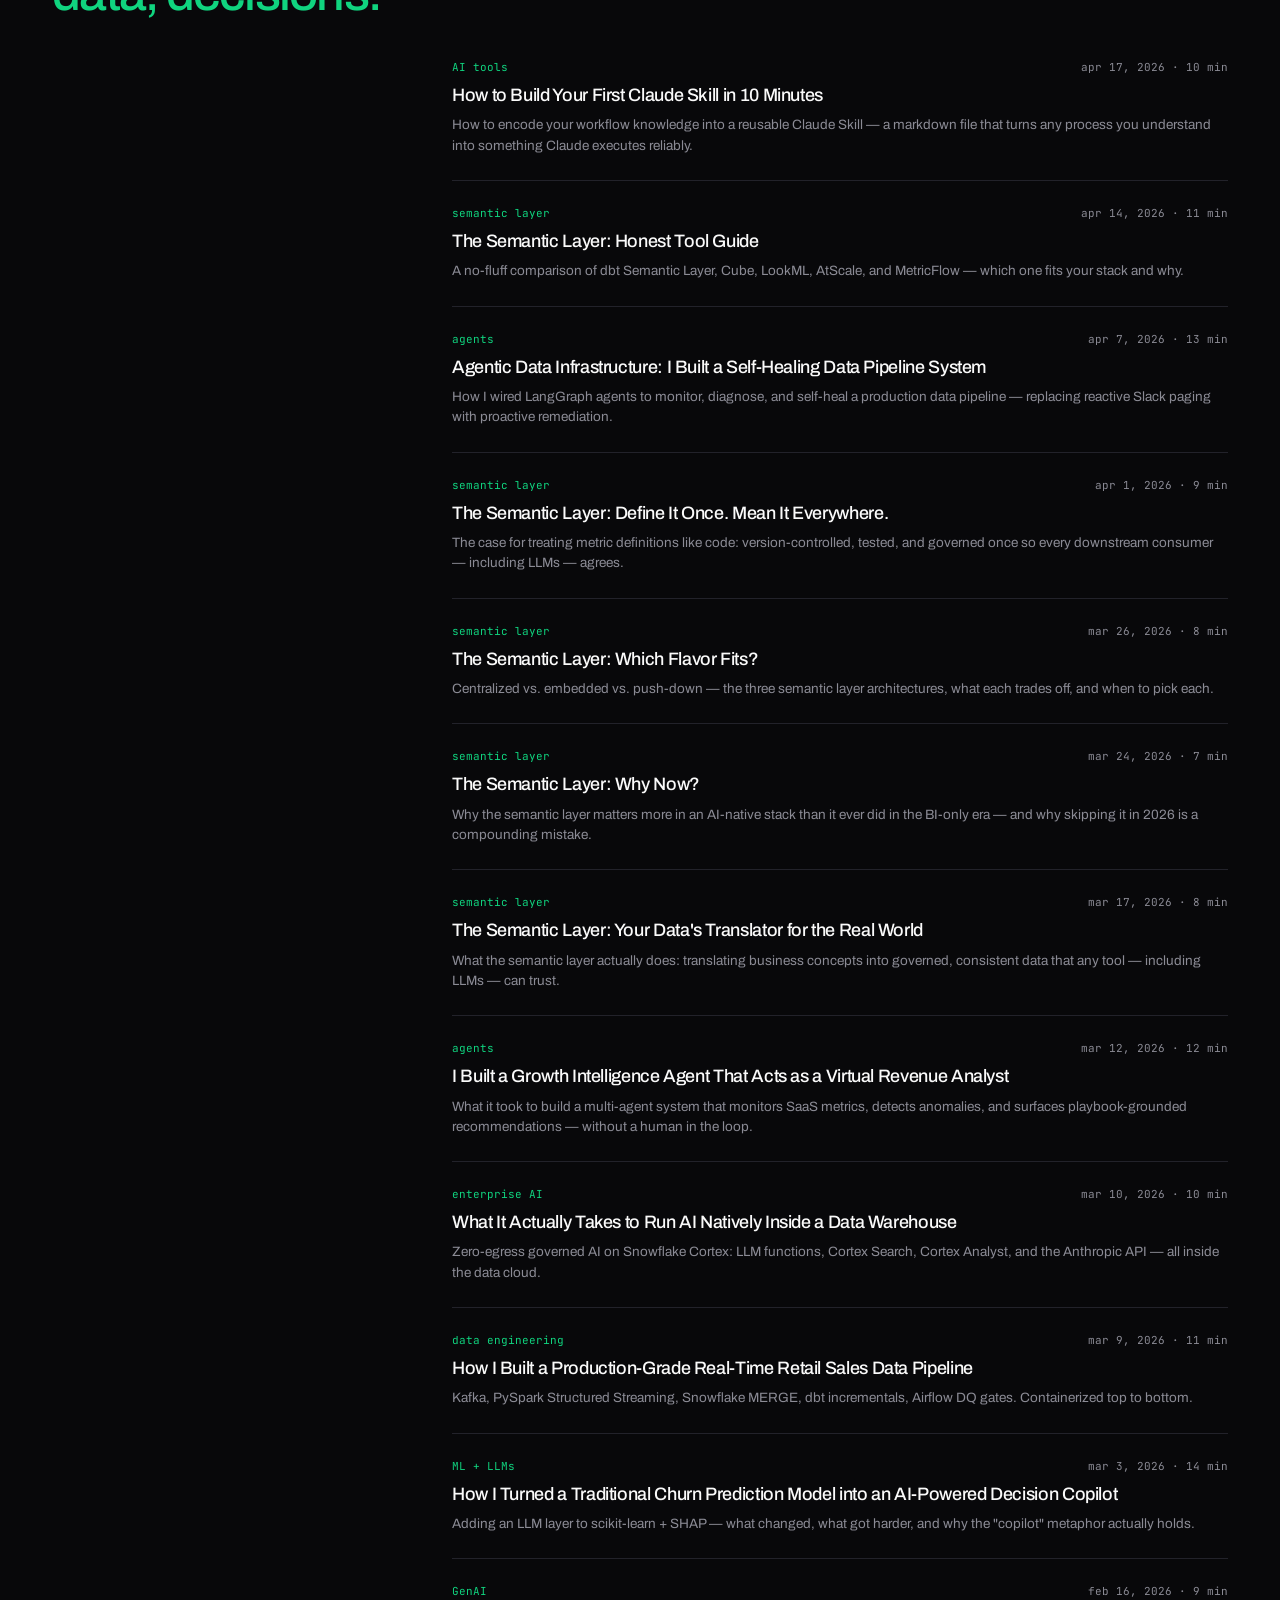
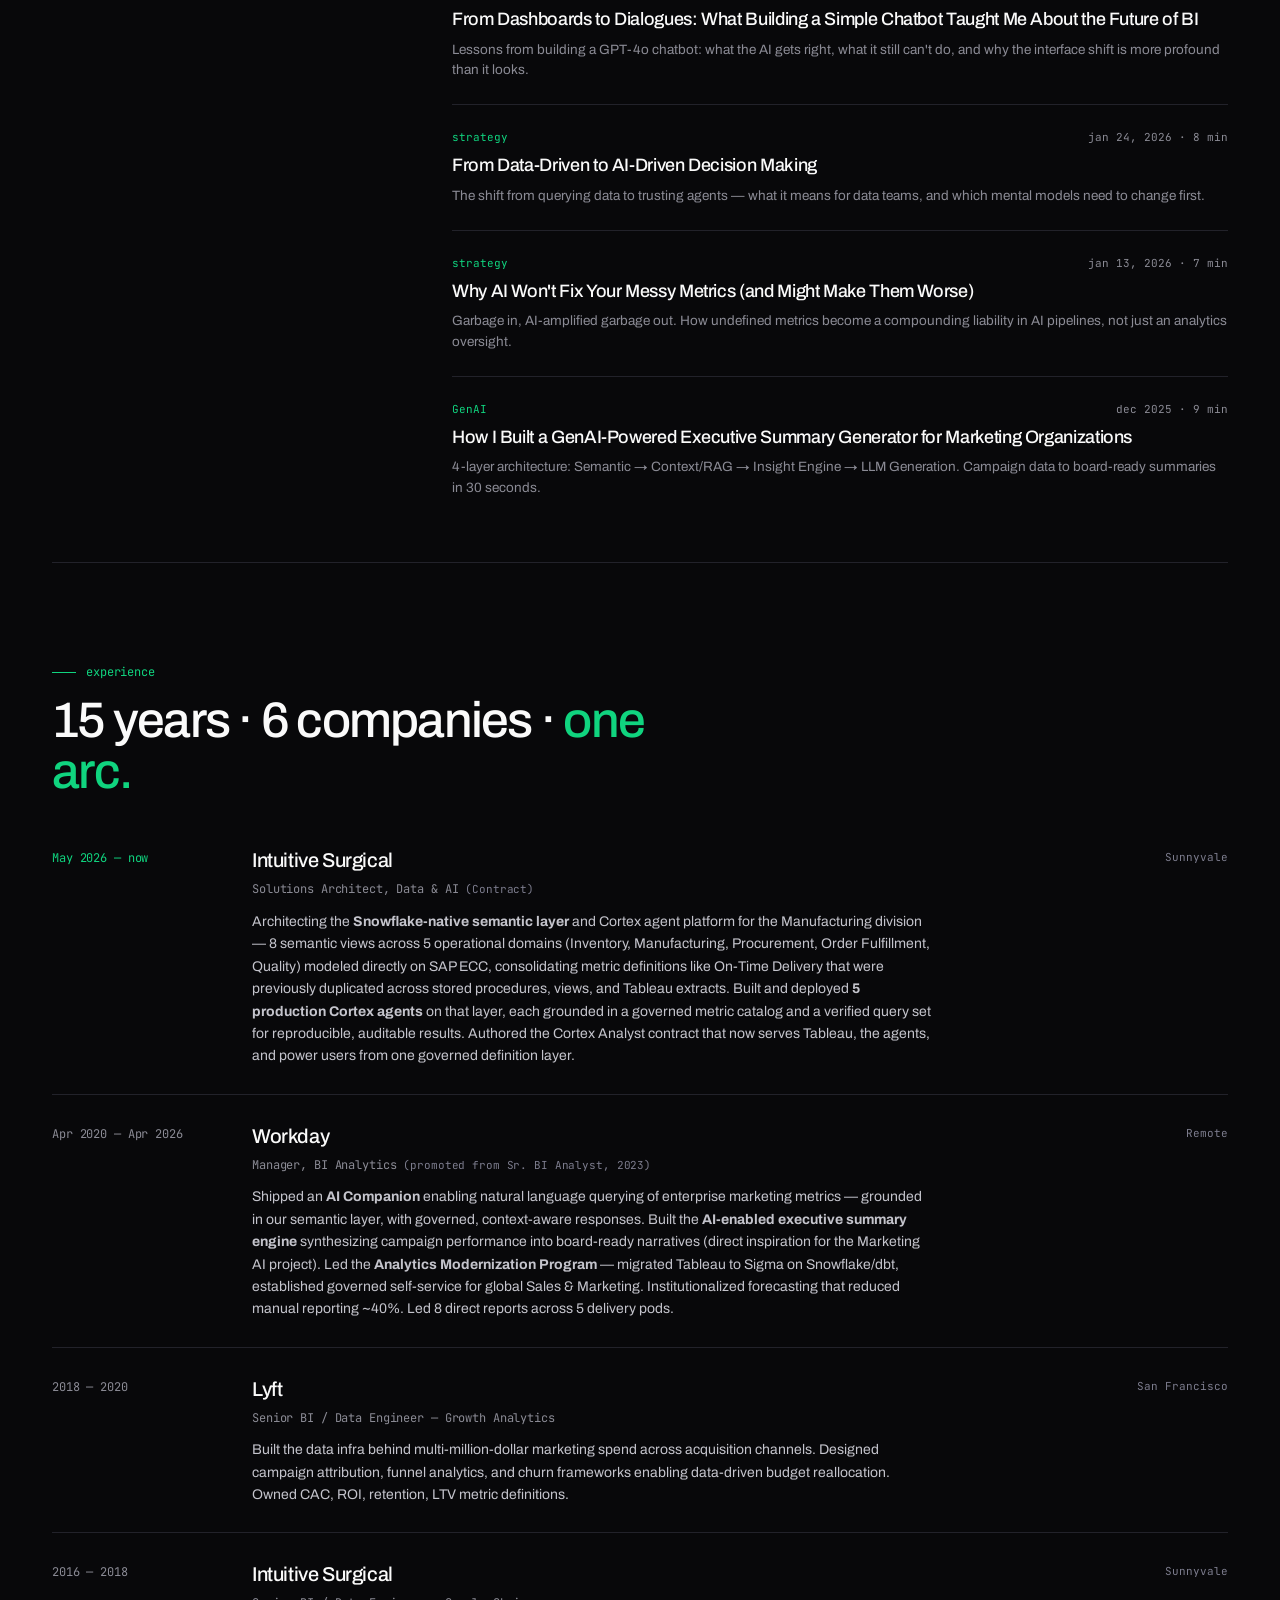
==== commit 27fe2b35: "Fix hero count-up and card-hover bugs; add motion/surface polish Bug fixes (found by a code review o" ====
--- a/index.html
+++ b/index.html
@@ -72,6 +72,7 @@
     --red: #f87171; --amber: #fbbf24; --amber-rgb: 251,191,36; --blue: #60a5fa;
     --sans: "Archivo", system-ui, sans-serif;
     --mono: "JetBrains Mono", ui-monospace, monospace;
+    --ease-spring: cubic-bezier(0.34, 1.56, 0.64, 1);
   }
   * { box-sizing: border-box; margin: 0; padding: 0; }
   html { scroll-behavior: smooth; }
@@ -100,10 +101,10 @@
 
   /* ---- UTILITIES ---- */
   .scroll-bar { position: fixed; top: 57px; left: 0; height: 2px; width: 0%; background: var(--accent); z-index: 51; pointer-events: none; }
-  .reveal { opacity: 0; transform: translateY(18px); transition: opacity .6s ease, transform .6s ease; }
+  .reveal { opacity: 0; transform: translateY(18px) scale(0.985); transition: opacity .6s ease, transform .6s ease; }
   .reveal.in { opacity: 1; transform: none; }
   @supports (animation-timeline: view()) {
-    @keyframes reveal-in { from { opacity: 0; transform: translateY(18px); } to { opacity: 1; transform: none; } }
+    @keyframes reveal-in { from { opacity: 0; transform: translateY(18px) scale(0.985); } to { opacity: 1; transform: none; } }
     .reveal { animation: reveal-in linear both; animation-timeline: view(); animation-range: entry 0% entry 40%; }
     @keyframes word-in { from { opacity: 0; transform: translateY(0.25em); } to { opacity: 1; transform: none; } }
     h2.kinetic .word {
@@ -115,6 +116,7 @@
     .reveal { opacity: 1 !important; transform: none !important; transition: none !important; animation: none !important; }
     .avail .dot, .af-step.run .ico { animation: none !important; }
     h2.kinetic .word { animation: none !important; opacity: 1 !important; transform: none !important; }
+    .flag-preview:hover { transform: none !important; }
   }
 
   /* ---- NAV ---- */
@@ -122,6 +124,7 @@
     position: fixed; top: 0; left: 0; right: 0; z-index: 50;
     background: rgba(8,8,10,0.72); backdrop-filter: blur(14px) saturate(150%);
     -webkit-backdrop-filter: blur(14px) saturate(150%); border-bottom: 1px solid var(--line);
+    box-shadow: inset 0 1px 0 rgba(255,255,255,0.05);
   }
   nav.top .wrap { height: 58px; display: flex; align-items: center; justify-content: space-between; }
   .brand { font-family: var(--mono); font-size: 13px; font-weight: 500; letter-spacing: -0.01em; display: flex; align-items: center; gap: 10px; }
@@ -130,8 +133,17 @@
   .nav-links { display: flex; align-items: center; gap: 28px; }
   .nav-right a { font-family: var(--mono); font-size: 12px; color: var(--fg-2); letter-spacing: -0.01em; transition: color .18s; }
   .nav-right a:hover, .nav-right a.active { color: var(--fg); }
-  .nav-cta { padding: 6px 12px; background: var(--accent); color: var(--bg) !important; border-radius: 4px; font-weight: 500 !important; }
+  @media (min-width: 721px) {
+    .nav-links a { position: relative; }
+    .nav-links a::after {
+      content: ""; position: absolute; left: 0; right: 0; bottom: -19px; height: 1px;
+      background: var(--accent); transform: scaleX(0); transform-origin: left; transition: transform .25s ease;
+    }
+    .nav-links a:hover::after, .nav-links a.active::after { transform: scaleX(1); }
+  }
+  .nav-cta { padding: 6px 12px; background: var(--accent); color: var(--bg) !important; border-radius: 4px; font-weight: 500 !important; transition: background .18s ease, transform .18s var(--ease-spring); }
   .nav-cta:hover { background: var(--accent-bright); }
+  .nav-cta:active { transform: scale(0.96); }
   .nav-toggle { display: none; flex-direction: column; justify-content: center; align-items: center; gap: 4px; width: 32px; height: 32px; background: transparent; border: 1px solid var(--line); border-radius: 4px; cursor: pointer; padding: 0; }
   .nav-toggle span { display: block; width: 16px; height: 1.5px; background: var(--fg-1); transition: transform .2s, opacity .2s; }
   .nav-toggle[aria-expanded="true"] span:nth-child(1) { transform: translateY(5.5px) rotate(45deg); }
@@ -146,7 +158,12 @@
   @media (prefers-reduced-motion: reduce) { .nav-links { transition: none; } .nav-toggle span { transition: none; } }
 
   /* ---- HERO ---- */
-  section.hero { padding: 130px 0 80px; }
+  section.hero { position: relative; padding: 130px 0 80px; overflow: hidden; }
+  section.hero::before {
+    content: ""; position: absolute; top: -160px; left: -12%; width: 700px; height: 700px;
+    background: radial-gradient(circle, rgba(var(--accent-rgb),0.08), transparent 70%);
+    pointer-events: none; z-index: 0;
+  }
   .hero-top { display: flex; align-items: center; gap: 12px; margin-bottom: 40px; flex-wrap: wrap; }
   .avail { display: inline-flex; align-items: center; gap: 9px; font-family: var(--mono); font-size: 11.5px; padding: 6px 12px; background: var(--bg-1); border: 1px solid var(--line); border-radius: 40px; color: var(--fg-1); }
   .avail .dot { width: 7px; height: 7px; border-radius: 50%; background: var(--accent); box-shadow: 0 0 0 3px var(--accent-glow); animation: pulse 2.4s infinite; }
@@ -160,10 +177,11 @@
   .hero-sub strong { color: var(--fg); font-weight: 600; }
 
   .cta-row { display: flex; flex-wrap: wrap; gap: 10px; margin-bottom: 60px; }
-  .btn { display: inline-flex; align-items: center; gap: 8px; padding: 12px 18px; font-family: var(--mono); font-size: 12.5px; font-weight: 500; letter-spacing: -0.01em; border-radius: 6px; border: 1px solid var(--line-1); background: var(--bg-1); color: var(--fg); transition: all .2s; cursor: pointer; }
+  .btn { display: inline-flex; align-items: center; gap: 8px; padding: 12px 18px; font-family: var(--mono); font-size: 12.5px; font-weight: 500; letter-spacing: -0.01em; border-radius: 6px; border: 1px solid var(--line-1); background: var(--bg-1); color: var(--fg); transition: background .2s ease, border-color .2s ease, box-shadow .2s ease, transform .2s var(--ease-spring); cursor: pointer; }
   .btn:hover { border-color: var(--line-2); background: var(--bg-2); transform: translateY(-1px); }
+  .btn:active { transform: translateY(0) scale(0.97); }
   .btn.primary { background: var(--accent); color: var(--bg); border-color: var(--accent); }
-  .btn.primary:hover { background: var(--accent-bright); border-color: var(--accent-bright); color: var(--bg); }
+  .btn.primary:hover { background: var(--accent-bright); border-color: var(--accent-bright); color: var(--bg); box-shadow: 0 10px 28px -10px rgba(var(--accent-rgb),0.55); }
   .btn .arr { transition: transform .2s; }
   .btn:hover .arr { transform: translateX(3px); }
 
@@ -184,8 +202,15 @@
 
   /* credentials section */
   .credentials-grid { display: grid; grid-template-columns: repeat(3, 1fr); gap: 10px; }
-  .cred-card { display: block; padding: 14px 16px; background: var(--bg-1); border: 1px solid var(--line); border-radius: 6px; transition: border-color .2s, transform .2s, background .2s; }
+  .cred-card { position: relative; overflow: hidden; display: block; padding: 14px 16px; background: var(--bg-1); border: 1px solid var(--line); border-radius: 6px; transition: border-color .2s ease, background .2s ease, transform .2s var(--ease-spring); }
+  .cred-card::before {
+    content: ""; position: absolute; inset: 0; pointer-events: none; border-radius: inherit;
+    background: radial-gradient(220px circle at var(--mx,50%) var(--my,50%), rgba(var(--accent-rgb),0.14), transparent 65%);
+    opacity: 0; transition: opacity .3s ease;
+  }
   .cred-card:hover { border-color: var(--accent); background: var(--bg-2); transform: translateY(-1px); }
+  .cred-card:hover::before { opacity: 1; }
+  .cred-card:active { transform: translateY(0) scale(0.98); }
   .cred-issuer { font-family: var(--mono); font-size: 10.5px; color: var(--accent); letter-spacing: 0.06em; text-transform: uppercase; margin-bottom: 6px; }
   .cred-name { font-size: 13px; color: var(--fg); line-height: 1.35; letter-spacing: -0.01em; margin-bottom: 10px; min-height: 36px; }
   .cred-verify { font-family: var(--mono); font-size: 10.5px; color: var(--fg-3); transition: color .2s; }
@@ -224,6 +249,7 @@
   .filter-chips { display: flex; flex-wrap: wrap; gap: 8px; margin-bottom: 32px; }
   .chip { font-family: var(--mono); font-size: 11.5px; padding: 7px 14px; background: var(--bg-1); border: 1px solid var(--line); border-radius: 4px; color: var(--fg-2); cursor: pointer; transition: all .18s; letter-spacing: -0.01em; }
   .chip:hover { border-color: var(--line-2); color: var(--fg); }
+  .chip:active { transform: scale(0.95); }
   .chip.active { background: var(--accent); color: var(--bg); border-color: var(--accent); font-weight: 500; }
 
   /* ---- FLAGSHIP PROJECTS ---- */
@@ -254,7 +280,14 @@
   .link-row a { font-family: var(--mono); font-size: 12.5px; color: var(--fg-1); padding-bottom: 2px; border-bottom: 1px solid var(--line-2); transition: color .2s, border-color .2s; }
   .link-row a:hover { color: var(--accent); border-color: var(--accent); }
 
-  .flag-preview { background: var(--bg-1); border: 1px solid var(--line); border-radius: 10px; overflow: hidden; box-shadow: 0 30px 60px -30px rgba(0,0,0,0.6); }
+  .flag-preview { position: relative; background: var(--bg-1); border: 1px solid var(--line); border-radius: 10px; overflow: hidden; box-shadow: 0 30px 60px -30px rgba(0,0,0,0.6), 0 0 0 1px rgba(var(--accent-rgb),0); transition: transform .25s var(--ease-spring), box-shadow .2s ease, border-color .2s ease; }
+  .flag-preview::after {
+    content: ""; position: absolute; inset: 0; pointer-events: none;
+    background: radial-gradient(280px circle at var(--mx,50%) var(--my,50%), rgba(var(--accent-rgb),0.08), transparent 65%);
+    opacity: 0; transition: opacity .3s ease;
+  }
+  .flag-preview:hover { transform: translateY(-4px); border-color: var(--line-2); box-shadow: 0 36px 70px -28px rgba(0,0,0,0.7), 0 0 0 1px rgba(var(--accent-rgb),0.12); }
+  .flag-preview:hover::after { opacity: 1; }
   .prev-bar { display: flex; align-items: center; gap: 10px; padding: 12px 16px; background: var(--bg-2); border-bottom: 1px solid var(--line); }
   .prev-dots { display: flex; gap: 6px; }
   .prev-dots span { width: 9px; height: 9px; border-radius: 50%; background: var(--line-2); }
@@ -355,7 +388,12 @@
   .tier-pills.secondary .tier-pill { background: var(--bg-1); border: 1px solid var(--line); color: var(--fg-2); }
 
   /* ---- CONTACT ---- */
-  section.contact { padding: 100px 0 60px; border-top: 1px solid var(--line); margin-top: 80px; }
+  section.contact { position: relative; padding: 100px 0 60px; border-top: 1px solid var(--line); margin-top: 80px; overflow: hidden; }
+  section.contact::before {
+    content: ""; position: absolute; bottom: -180px; left: -10%; width: 650px; height: 650px;
+    background: radial-gradient(circle, rgba(var(--accent-rgb),0.06), transparent 70%);
+    pointer-events: none; z-index: 0;
+  }
   .contact-ctas { display: flex; gap: 12px; flex-wrap: wrap; margin-bottom: 60px; }
   .contact-row { display: grid; grid-template-columns: 1.2fr 1fr; gap: 60px; align-items: start; }
   .contact-head h2 { font-size: clamp(38px,5.5vw,70px); font-weight: 500; line-height: 0.98; letter-spacing: -0.04em; margin-bottom: 24px; }
@@ -424,10 +462,10 @@
       <a href="https://calendly.com/shrikantlambe/30min" target="_blank" rel="noopener noreferrer" class="btn">Book 30-min intro <span class="arr">↗</span></a>
     </div>
     <div class="stat-strip">
-      <div class="s"><div class="s-num">15<span class="unit">+</span></div><div class="s-label">years in enterprise analytics</div></div>
-      <div class="s"><div class="s-num">40<span class="unit">%</span></div><div class="s-label">reporting overhead removed at Workday</div></div>
-      <div class="s"><div class="s-num">5</div><div class="s-label">production Cortex agents shipped</div></div>
-      <div class="s"><div class="s-num">1.35<span class="unit">M</span></div><div class="s-label">payment events modeled (LoanLens)</div></div>
+      <div class="s"><div class="s-num"><span class="num-val" data-count="15">15</span><span class="unit">+</span></div><div class="s-label">years in enterprise analytics</div></div>
+      <div class="s"><div class="s-num"><span class="num-val" data-count="40">40</span><span class="unit">%</span></div><div class="s-label">reporting overhead removed at Workday</div></div>
+      <div class="s"><div class="s-num"><span class="num-val" data-count="5">5</span></div><div class="s-label">production Cortex agents shipped</div></div>
+      <div class="s"><div class="s-num"><span class="num-val" data-count="1.35">1.35</span><span class="unit">M</span></div><div class="s-label">payment events modeled (LoanLens)</div></div>
     </div>
     <div class="prev-at reveal">
       <div class="prev-at-label">Previously at</div>
@@ -1450,6 +1488,36 @@
     document.querySelectorAll('.reveal').forEach(el => obs.observe(el));
   }
 
+  // Hero stat count-up — plays once on load (the strip sits above the fold on
+  // common viewport heights anyway; gating it behind scroll made it trigger
+  // inconsistently between desktop and mobile). One shared rAF loop drives
+  // every counter rather than one loop per element.
+  function animateCounters(nodes) {
+    const items = nodes.map(el => {
+      const raw = el.dataset.count;
+      const target = parseFloat(raw);
+      const decimals = (raw.split('.')[1] || '').length;
+      return { el, target, decimals };
+    }).filter(item => !Number.isNaN(item.target));
+    if (!items.length) return;
+    const reduceMotion = window.matchMedia && window.matchMedia('(prefers-reduced-motion: reduce)').matches;
+    if (reduceMotion) {
+      items.forEach(({ el, target, decimals }) => { el.textContent = target.toFixed(decimals); });
+      return;
+    }
+    items.forEach(({ el, decimals }) => { el.textContent = (0).toFixed(decimals); });
+    const duration = 1200;
+    const start = performance.now();
+    function tick(now) {
+      const progress = Math.min((now - start) / duration, 1);
+      const eased = 1 - Math.pow(1 - progress, 3);
+      items.forEach(({ el, target, decimals }) => { el.textContent = (target * eased).toFixed(decimals); });
+      if (progress < 1) requestAnimationFrame(tick);
+    }
+    requestAnimationFrame(tick);
+  }
+  animateCounters([...document.querySelectorAll('.num-val')]);
+
   // Active nav — band around viewport center so it works regardless of section height
   const navLinks = [...document.querySelectorAll('.nav-right a[href^="#"]')];
   const navLinkById = new Map(navLinks.map(a => [a.getAttribute('href').slice(1), a]));
@@ -1527,6 +1595,17 @@
       gtag('event', 'click', { event_category: a.download ? 'resume_download' : 'outbound', event_label: a.href });
     });
   });
+
+  // Cursor-reactive spotlight glow on project/credential cards (pointer devices only)
+  if (window.matchMedia && window.matchMedia('(hover: hover)').matches) {
+    document.querySelectorAll('.cred-card, .flag-preview').forEach(card => {
+      card.addEventListener('mousemove', (e) => {
+        const r = card.getBoundingClientRect();
+        card.style.setProperty('--mx', ((e.clientX - r.left) / r.width * 100) + '%');
+        card.style.setProperty('--my', ((e.clientY - r.top) / r.height * 100) + '%');
+      }, { passive: true });
+    });
+  }
 </script>
 
 <!-- Vercel Web Analytics -->
--- a/styles.css
+++ b/styles.css
@@ -7,6 +7,7 @@
   --red: #f87171; --amber: #fbbf24; --amber-rgb: 251,191,36; --blue: #60a5fa;
   --sans: "Archivo", system-ui, sans-serif;
   --mono: "JetBrains Mono", ui-monospace, monospace;
+  --ease-spring: cubic-bezier(0.34, 1.56, 0.64, 1);
 }
 * { box-sizing: border-box; margin: 0; padding: 0; }
 html { scroll-behavior: smooth; }
@@ -35,10 +36,10 @@
 
 /* ---- UTILITIES ---- */
 .scroll-bar { position: fixed; top: 57px; left: 0; height: 2px; width: 0%; background: var(--accent); z-index: 51; pointer-events: none; }
-.reveal { opacity: 0; transform: translateY(18px); transition: opacity .6s ease, transform .6s ease; }
+.reveal { opacity: 0; transform: translateY(18px) scale(0.985); transition: opacity .6s ease, transform .6s ease; }
 .reveal.in { opacity: 1; transform: none; }
 @supports (animation-timeline: view()) {
-  @keyframes reveal-in { from { opacity: 0; transform: translateY(18px); } to { opacity: 1; transform: none; } }
+  @keyframes reveal-in { from { opacity: 0; transform: translateY(18px) scale(0.985); } to { opacity: 1; transform: none; } }
   .reveal { animation: reveal-in linear both; animation-timeline: view(); animation-range: entry 0% entry 40%; }
   @keyframes word-in { from { opacity: 0; transform: translateY(0.25em); } to { opacity: 1; transform: none; } }
   h2.kinetic .word {
@@ -50,6 +51,7 @@
   .reveal { opacity: 1 !important; transform: none !important; transition: none !important; animation: none !important; }
   .avail .dot, .af-step.run .ico { animation: none !important; }
   h2.kinetic .word { animation: none !important; opacity: 1 !important; transform: none !important; }
+  .flag-preview:hover { transform: none !important; }
 }
 
 /* ---- NAV ---- */
@@ -57,6 +59,7 @@
   position: fixed; top: 0; left: 0; right: 0; z-index: 50;
   background: rgba(8,8,10,0.72); backdrop-filter: blur(14px) saturate(150%);
   -webkit-backdrop-filter: blur(14px) saturate(150%); border-bottom: 1px solid var(--line);
+  box-shadow: inset 0 1px 0 rgba(255,255,255,0.05);
 }
 nav.top .wrap { height: 58px; display: flex; align-items: center; justify-content: space-between; }
 .brand { font-family: var(--mono); font-size: 13px; font-weight: 500; letter-spacing: -0.01em; display: flex; align-items: center; gap: 10px; }
@@ -65,8 +68,17 @@
 .nav-links { display: flex; align-items: center; gap: 28px; }
 .nav-right a { font-family: var(--mono); font-size: 12px; color: var(--fg-2); letter-spacing: -0.01em; transition: color .18s; }
 .nav-right a:hover, .nav-right a.active { color: var(--fg); }
-.nav-cta { padding: 6px 12px; background: var(--accent); color: var(--bg) !important; border-radius: 4px; font-weight: 500 !important; }
+@media (min-width: 721px) {
+  .nav-links a { position: relative; }
+  .nav-links a::after {
+    content: ""; position: absolute; left: 0; right: 0; bottom: -19px; height: 1px;
+    background: var(--accent); transform: scaleX(0); transform-origin: left; transition: transform .25s ease;
+  }
+  .nav-links a:hover::after, .nav-links a.active::after { transform: scaleX(1); }
+}
+.nav-cta { padding: 6px 12px; background: var(--accent); color: var(--bg) !important; border-radius: 4px; font-weight: 500 !important; transition: background .18s ease, transform .18s var(--ease-spring); }
 .nav-cta:hover { background: var(--accent-bright); }
+.nav-cta:active { transform: scale(0.96); }
 .nav-toggle { display: none; flex-direction: column; justify-content: center; align-items: center; gap: 4px; width: 32px; height: 32px; background: transparent; border: 1px solid var(--line); border-radius: 4px; cursor: pointer; padding: 0; }
 .nav-toggle span { display: block; width: 16px; height: 1.5px; background: var(--fg-1); transition: transform .2s, opacity .2s; }
 .nav-toggle[aria-expanded="true"] span:nth-child(1) { transform: translateY(5.5px) rotate(45deg); }
@@ -81,7 +93,12 @@
 @media (prefers-reduced-motion: reduce) { .nav-links { transition: none; } .nav-toggle span { transition: none; } }
 
 /* ---- HERO ---- */
-section.hero { padding: 130px 0 80px; }
+section.hero { position: relative; padding: 130px 0 80px; overflow: hidden; }
+section.hero::before {
+  content: ""; position: absolute; top: -160px; left: -12%; width: 700px; height: 700px;
+  background: radial-gradient(circle, rgba(var(--accent-rgb),0.08), transparent 70%);
+  pointer-events: none; z-index: 0;
+}
 .hero-top { display: flex; align-items: center; gap: 12px; margin-bottom: 40px; flex-wrap: wrap; }
 .avail { display: inline-flex; align-items: center; gap: 9px; font-family: var(--mono); font-size: 11.5px; padding: 6px 12px; background: var(--bg-1); border: 1px solid var(--line); border-radius: 40px; color: var(--fg-1); }
 .avail .dot { width: 7px; height: 7px; border-radius: 50%; background: var(--accent); box-shadow: 0 0 0 3px var(--accent-glow); animation: pulse 2.4s infinite; }
@@ -95,10 +112,11 @@
 .hero-sub strong { color: var(--fg); font-weight: 600; }
 
 .cta-row { display: flex; flex-wrap: wrap; gap: 10px; margin-bottom: 60px; }
-.btn { display: inline-flex; align-items: center; gap: 8px; padding: 12px 18px; font-family: var(--mono); font-size: 12.5px; font-weight: 500; letter-spacing: -0.01em; border-radius: 6px; border: 1px solid var(--line-1); background: var(--bg-1); color: var(--fg); transition: all .2s; cursor: pointer; }
+.btn { display: inline-flex; align-items: center; gap: 8px; padding: 12px 18px; font-family: var(--mono); font-size: 12.5px; font-weight: 500; letter-spacing: -0.01em; border-radius: 6px; border: 1px solid var(--line-1); background: var(--bg-1); color: var(--fg); transition: background .2s ease, border-color .2s ease, box-shadow .2s ease, transform .2s var(--ease-spring); cursor: pointer; }
 .btn:hover { border-color: var(--line-2); background: var(--bg-2); transform: translateY(-1px); }
+.btn:active { transform: translateY(0) scale(0.97); }
 .btn.primary { background: var(--accent); color: var(--bg); border-color: var(--accent); }
-.btn.primary:hover { background: var(--accent-bright); border-color: var(--accent-bright); color: var(--bg); }
+.btn.primary:hover { background: var(--accent-bright); border-color: var(--accent-bright); color: var(--bg); box-shadow: 0 10px 28px -10px rgba(var(--accent-rgb),0.55); }
 .btn .arr { transition: transform .2s; }
 .btn:hover .arr { transform: translateX(3px); }
 
@@ -119,8 +137,15 @@
 
 /* credentials section */
 .credentials-grid { display: grid; grid-template-columns: repeat(3, 1fr); gap: 10px; }
-.cred-card { display: block; padding: 14px 16px; background: var(--bg-1); border: 1px solid var(--line); border-radius: 6px; transition: border-color .2s, transform .2s, background .2s; }
+.cred-card { position: relative; overflow: hidden; display: block; padding: 14px 16px; background: var(--bg-1); border: 1px solid var(--line); border-radius: 6px; transition: border-color .2s ease, background .2s ease, transform .2s var(--ease-spring); }
+.cred-card::before {
+  content: ""; position: absolute; inset: 0; pointer-events: none; border-radius: inherit;
+  background: radial-gradient(220px circle at var(--mx,50%) var(--my,50%), rgba(var(--accent-rgb),0.14), transparent 65%);
+  opacity: 0; transition: opacity .3s ease;
+}
 .cred-card:hover { border-color: var(--accent); background: var(--bg-2); transform: translateY(-1px); }
+.cred-card:hover::before { opacity: 1; }
+.cred-card:active { transform: translateY(0) scale(0.98); }
 .cred-issuer { font-family: var(--mono); font-size: 10.5px; color: var(--accent); letter-spacing: 0.06em; text-transform: uppercase; margin-bottom: 6px; }
 .cred-name { font-size: 13px; color: var(--fg); line-height: 1.35; letter-spacing: -0.01em; margin-bottom: 10px; min-height: 36px; }
 .cred-verify { font-family: var(--mono); font-size: 10.5px; color: var(--fg-3); transition: color .2s; }
@@ -159,6 +184,7 @@
 .filter-chips { display: flex; flex-wrap: wrap; gap: 8px; margin-bottom: 32px; }
 .chip { font-family: var(--mono); font-size: 11.5px; padding: 7px 14px; background: var(--bg-1); border: 1px solid var(--line); border-radius: 4px; color: var(--fg-2); cursor: pointer; transition: all .18s; letter-spacing: -0.01em; }
 .chip:hover { border-color: var(--line-2); color: var(--fg); }
+.chip:active { transform: scale(0.95); }
 .chip.active { background: var(--accent); color: var(--bg); border-color: var(--accent); font-weight: 500; }
 
 /* ---- FLAGSHIP PROJECTS ---- */
@@ -189,7 +215,14 @@
 .link-row a { font-family: var(--mono); font-size: 12.5px; color: var(--fg-1); padding-bottom: 2px; border-bottom: 1px solid var(--line-2); transition: color .2s, border-color .2s; }
 .link-row a:hover { color: var(--accent); border-color: var(--accent); }
 
-.flag-preview { background: var(--bg-1); border: 1px solid var(--line); border-radius: 10px; overflow: hidden; box-shadow: 0 30px 60px -30px rgba(0,0,0,0.6); }
+.flag-preview { position: relative; background: var(--bg-1); border: 1px solid var(--line); border-radius: 10px; overflow: hidden; box-shadow: 0 30px 60px -30px rgba(0,0,0,0.6), 0 0 0 1px rgba(var(--accent-rgb),0); transition: transform .25s var(--ease-spring), box-shadow .2s ease, border-color .2s ease; }
+.flag-preview::after {
+  content: ""; position: absolute; inset: 0; pointer-events: none;
+  background: radial-gradient(280px circle at var(--mx,50%) var(--my,50%), rgba(var(--accent-rgb),0.08), transparent 65%);
+  opacity: 0; transition: opacity .3s ease;
+}
+.flag-preview:hover { transform: translateY(-4px); border-color: var(--line-2); box-shadow: 0 36px 70px -28px rgba(0,0,0,0.7), 0 0 0 1px rgba(var(--accent-rgb),0.12); }
+.flag-preview:hover::after { opacity: 1; }
 .prev-bar { display: flex; align-items: center; gap: 10px; padding: 12px 16px; background: var(--bg-2); border-bottom: 1px solid var(--line); }
 .prev-dots { display: flex; gap: 6px; }
 .prev-dots span { width: 9px; height: 9px; border-radius: 50%; background: var(--line-2); }
@@ -290,7 +323,12 @@
 .tier-pills.secondary .tier-pill { background: var(--bg-1); border: 1px solid var(--line); color: var(--fg-2); }
 
 /* ---- CONTACT ---- */
-section.contact { padding: 100px 0 60px; border-top: 1px solid var(--line); margin-top: 80px; }
+section.contact { position: relative; padding: 100px 0 60px; border-top: 1px solid var(--line); margin-top: 80px; overflow: hidden; }
+section.contact::before {
+  content: ""; position: absolute; bottom: -180px; left: -10%; width: 650px; height: 650px;
+  background: radial-gradient(circle, rgba(var(--accent-rgb),0.06), transparent 70%);
+  pointer-events: none; z-index: 0;
+}
 .contact-ctas { display: flex; gap: 12px; flex-wrap: wrap; margin-bottom: 60px; }
 .contact-row { display: grid; grid-template-columns: 1.2fr 1fr; gap: 60px; align-items: start; }
 .contact-head h2 { font-size: clamp(38px,5.5vw,70px); font-weight: 500; line-height: 0.98; letter-spacing: -0.04em; margin-bottom: 24px; }
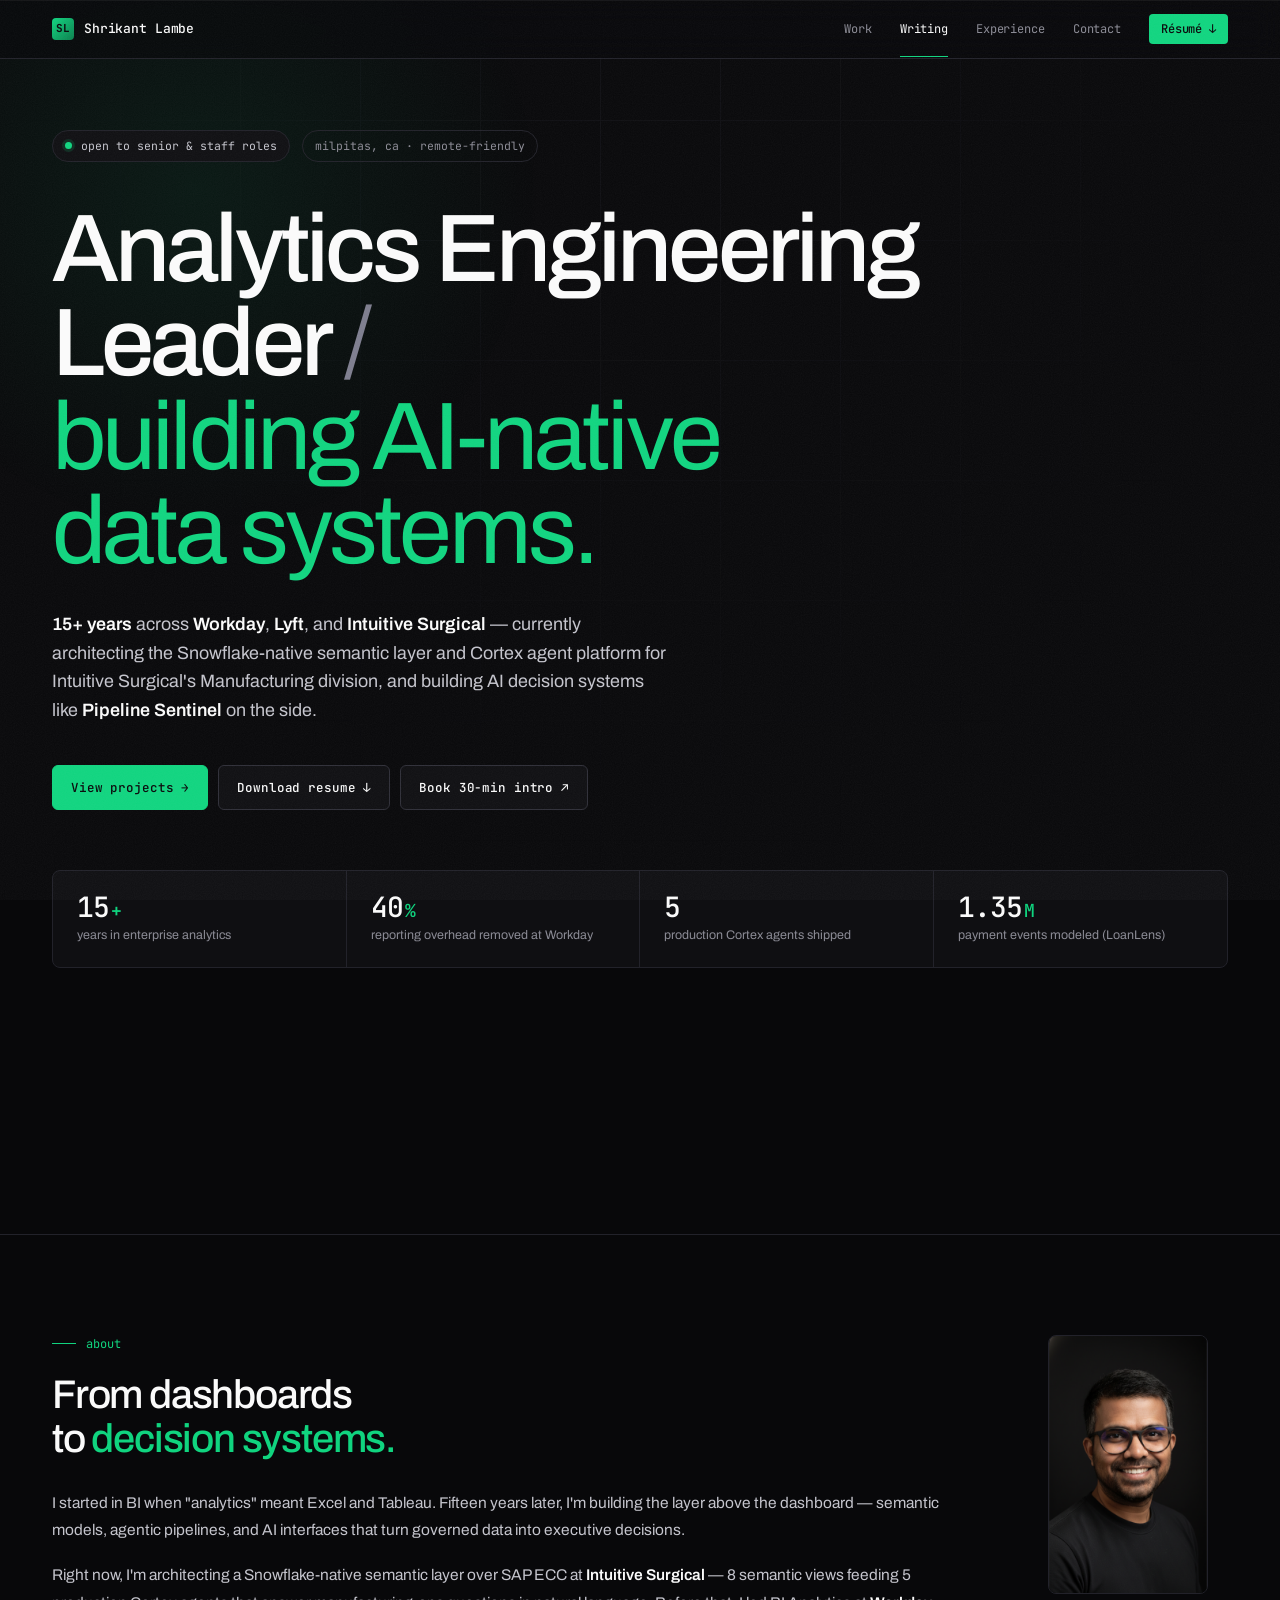
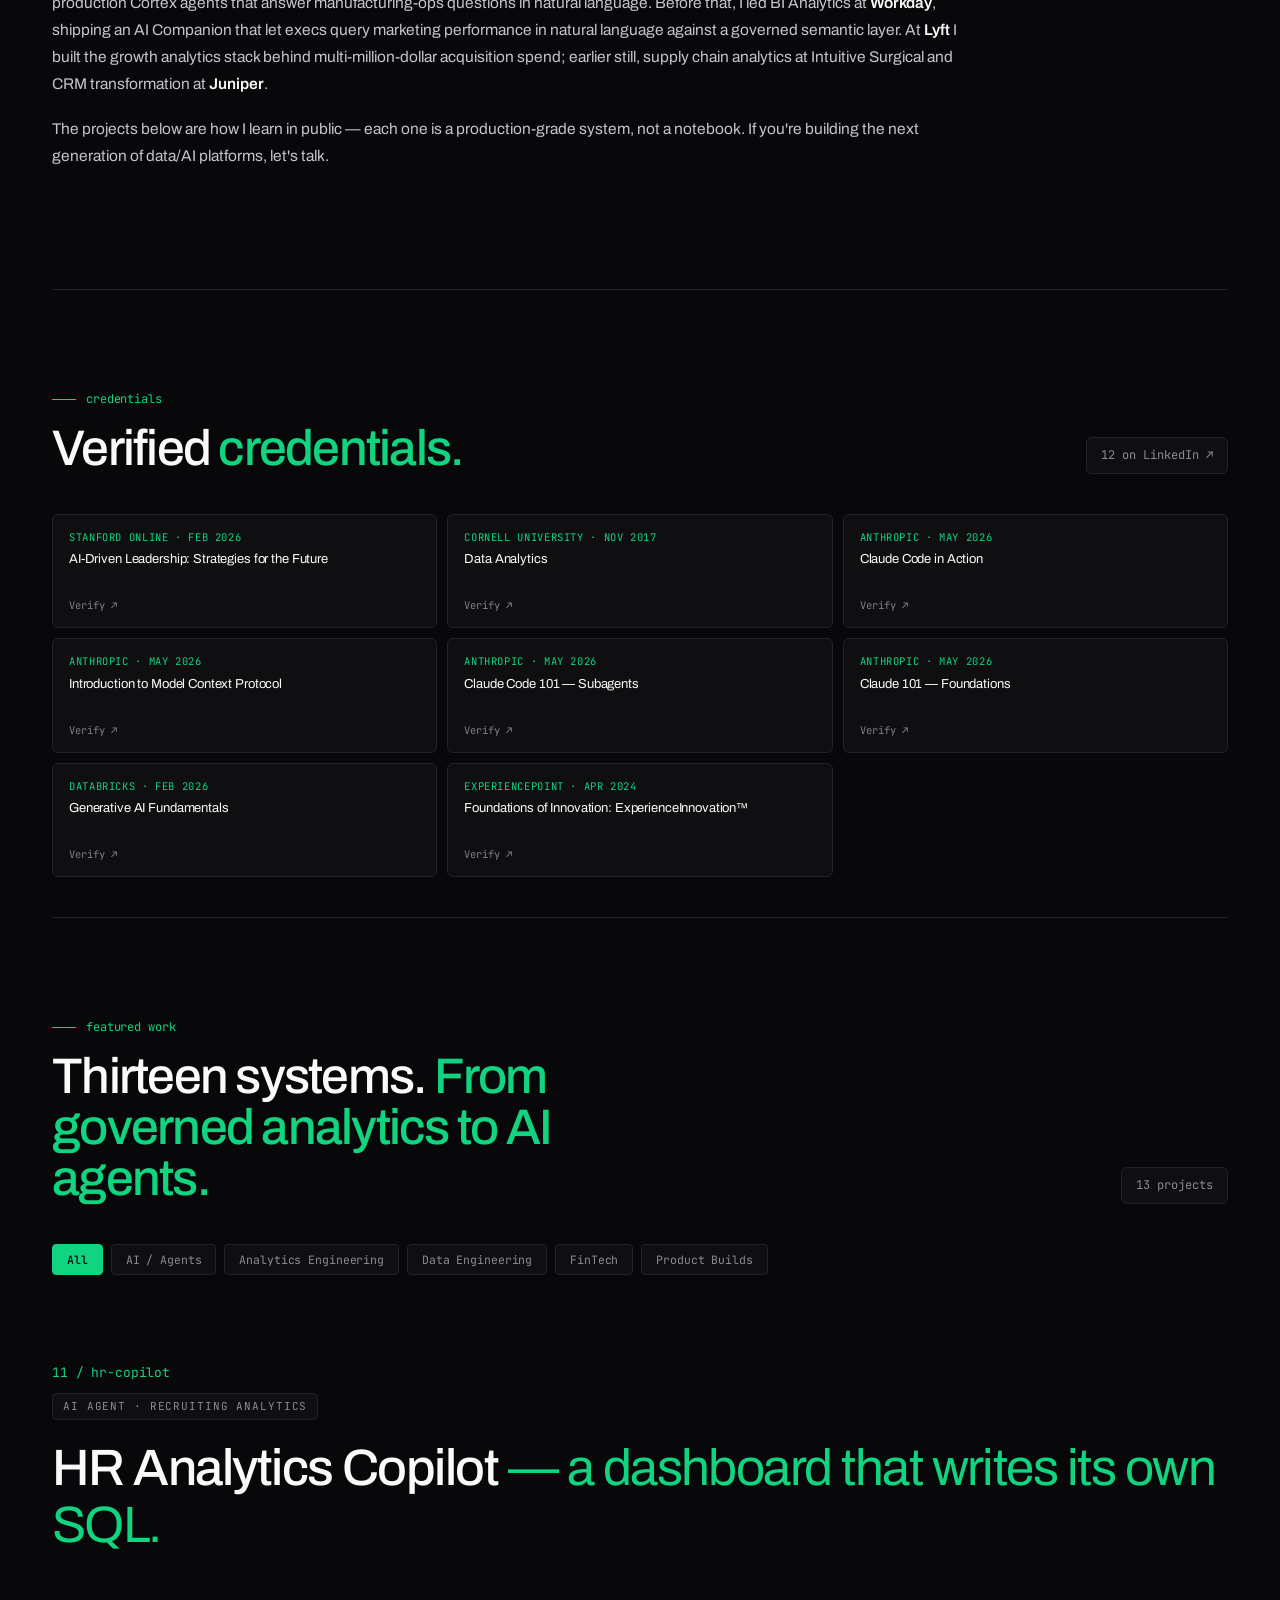
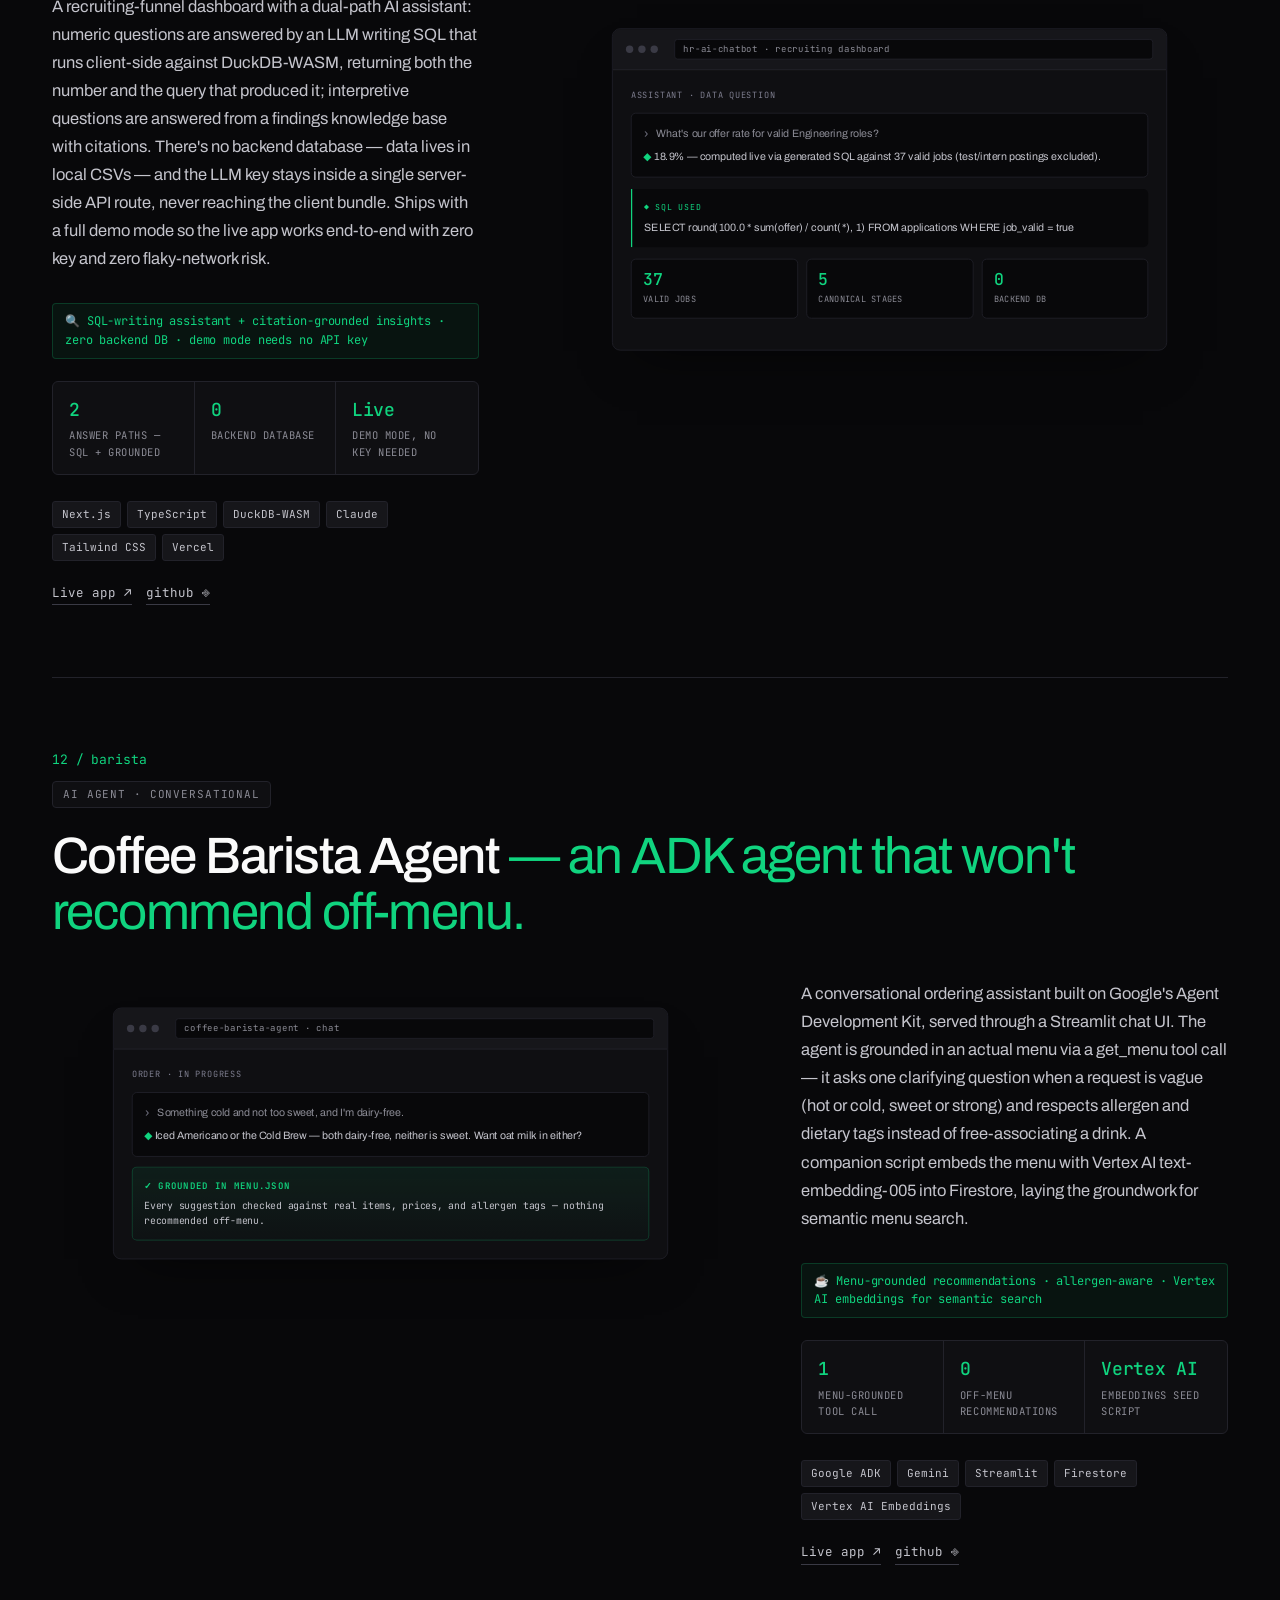
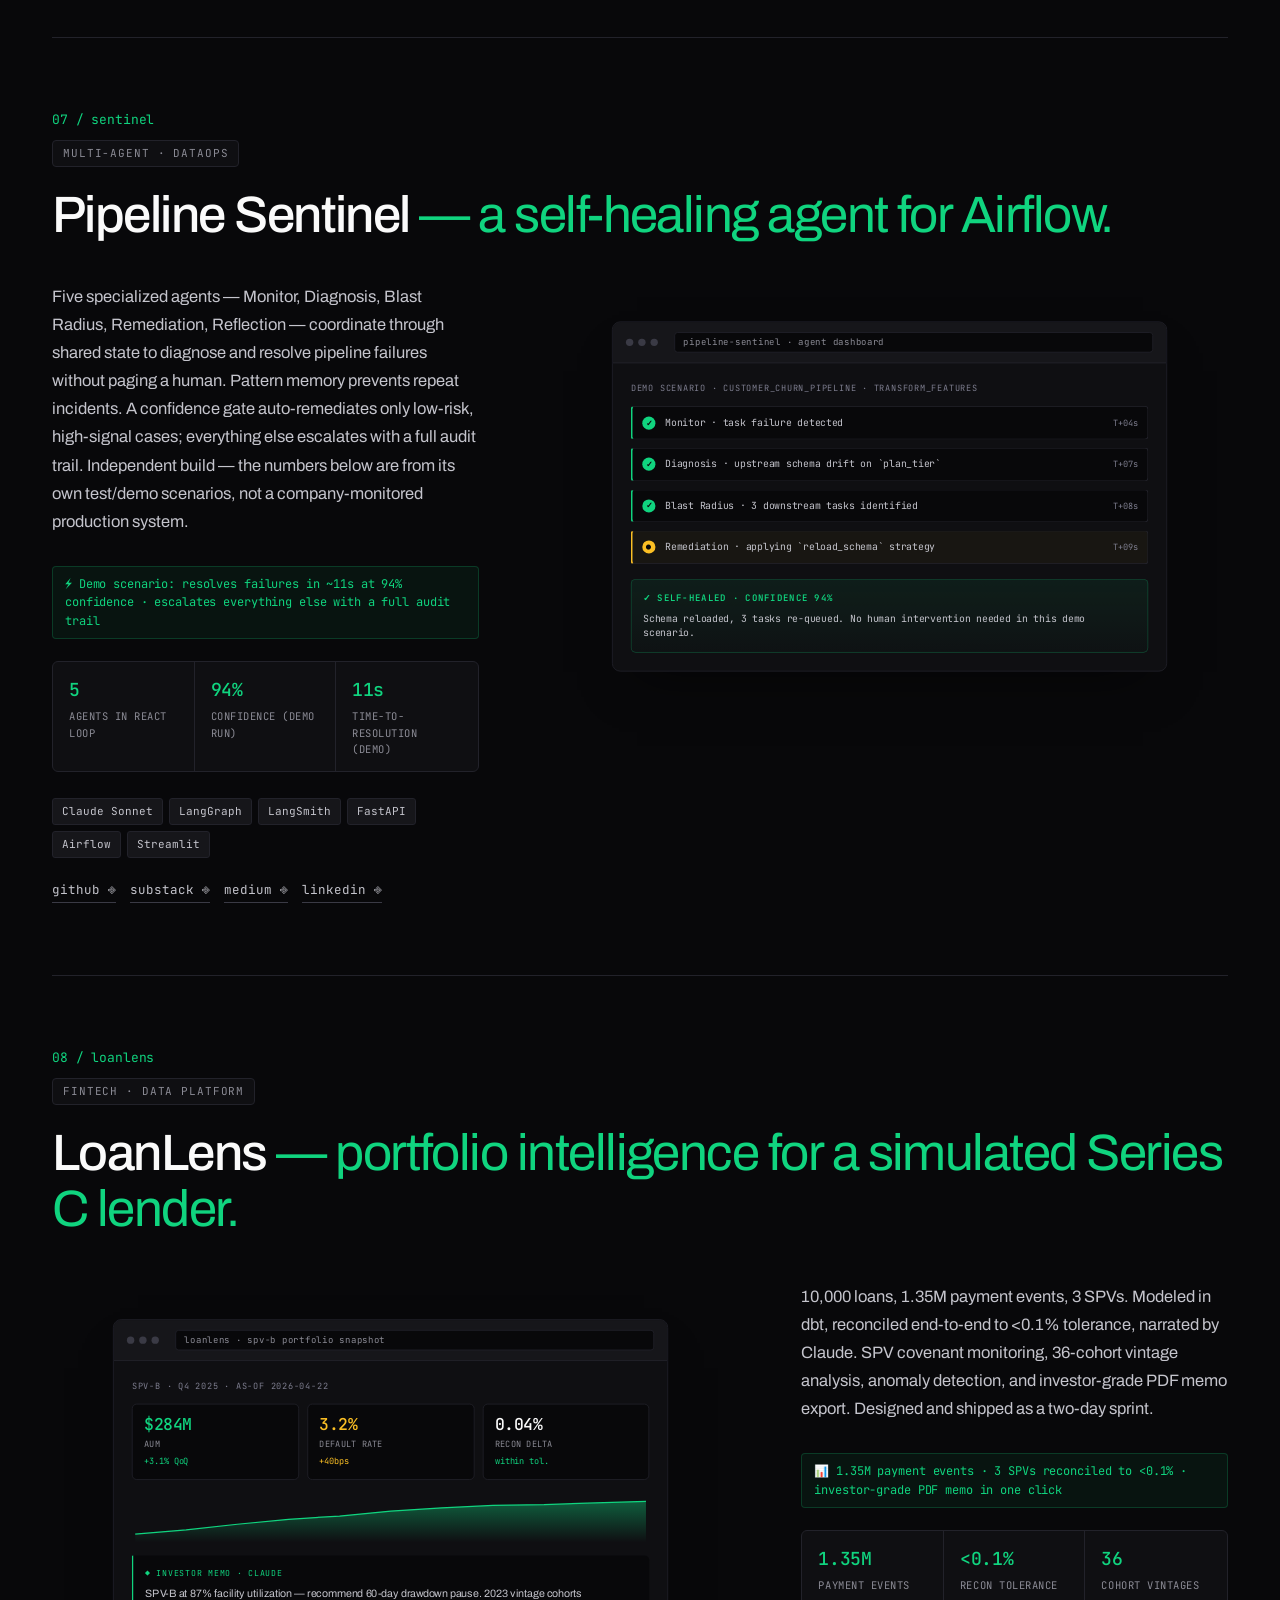
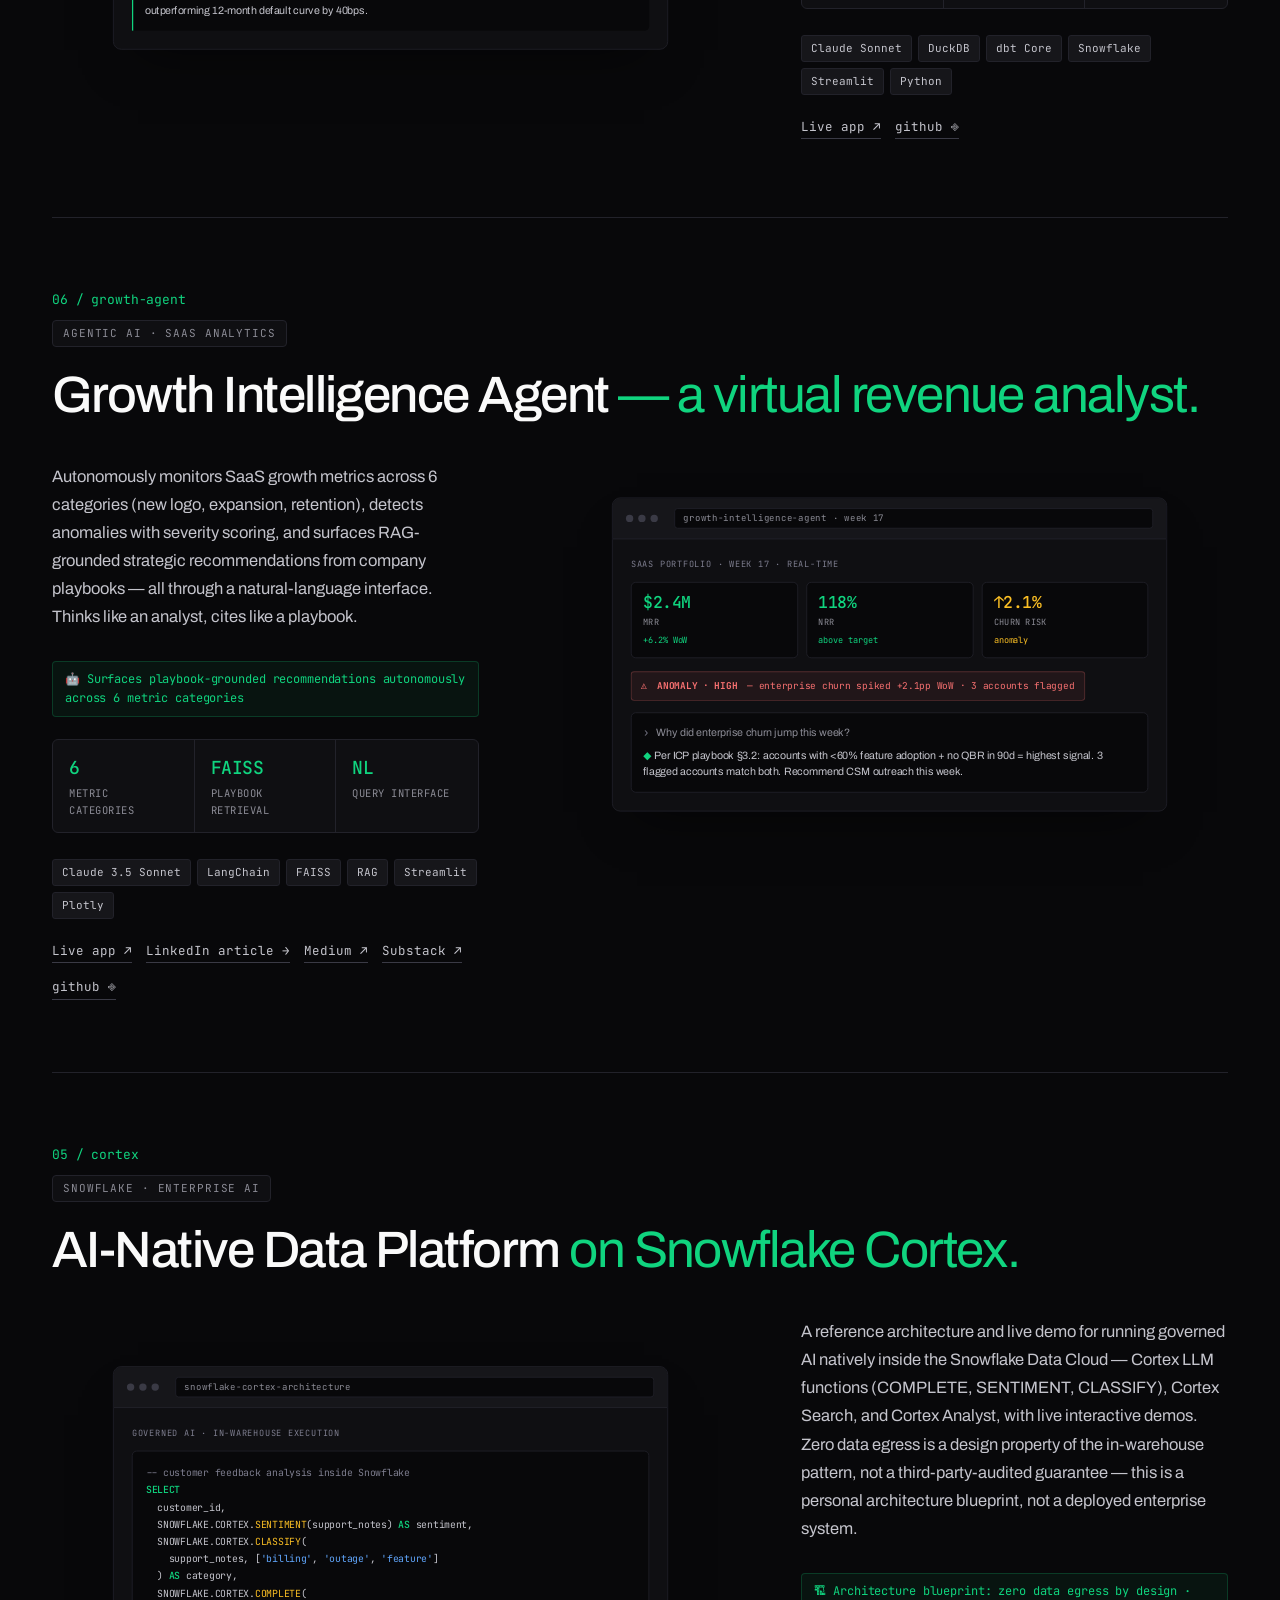
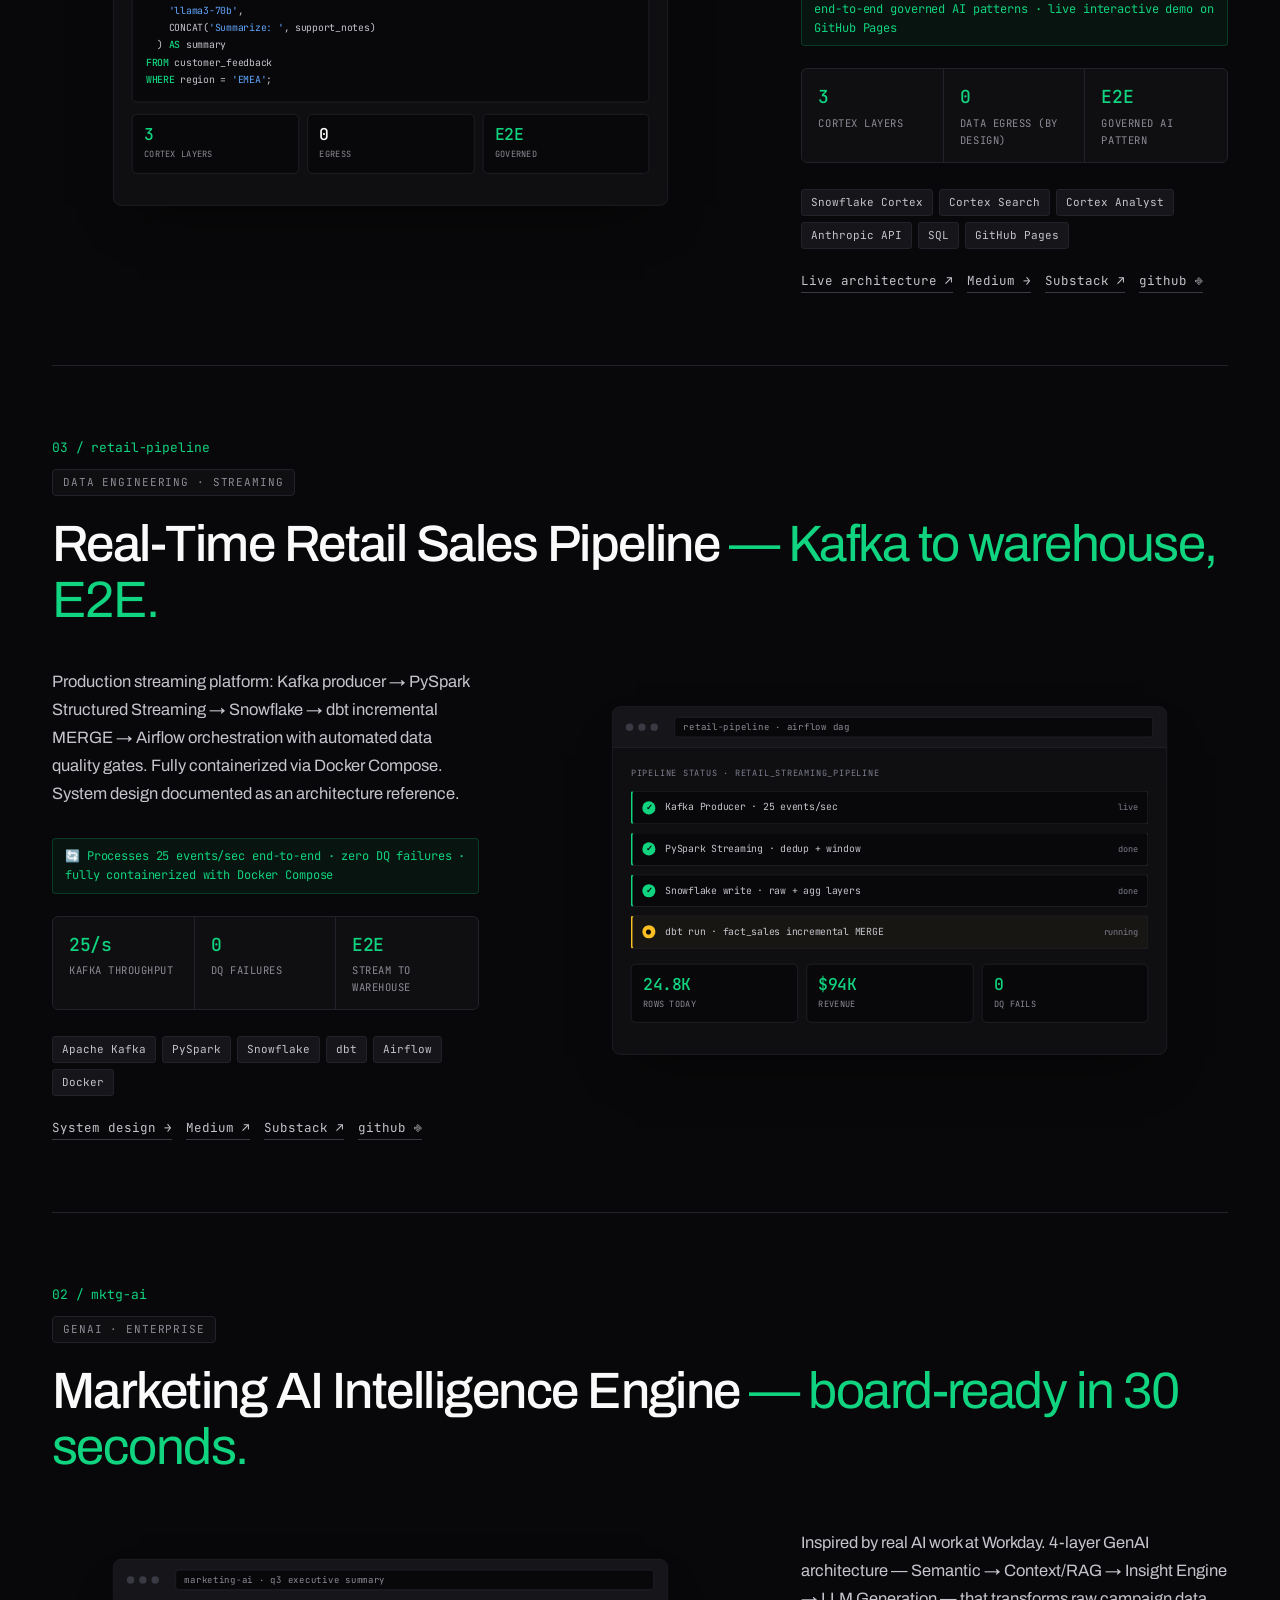
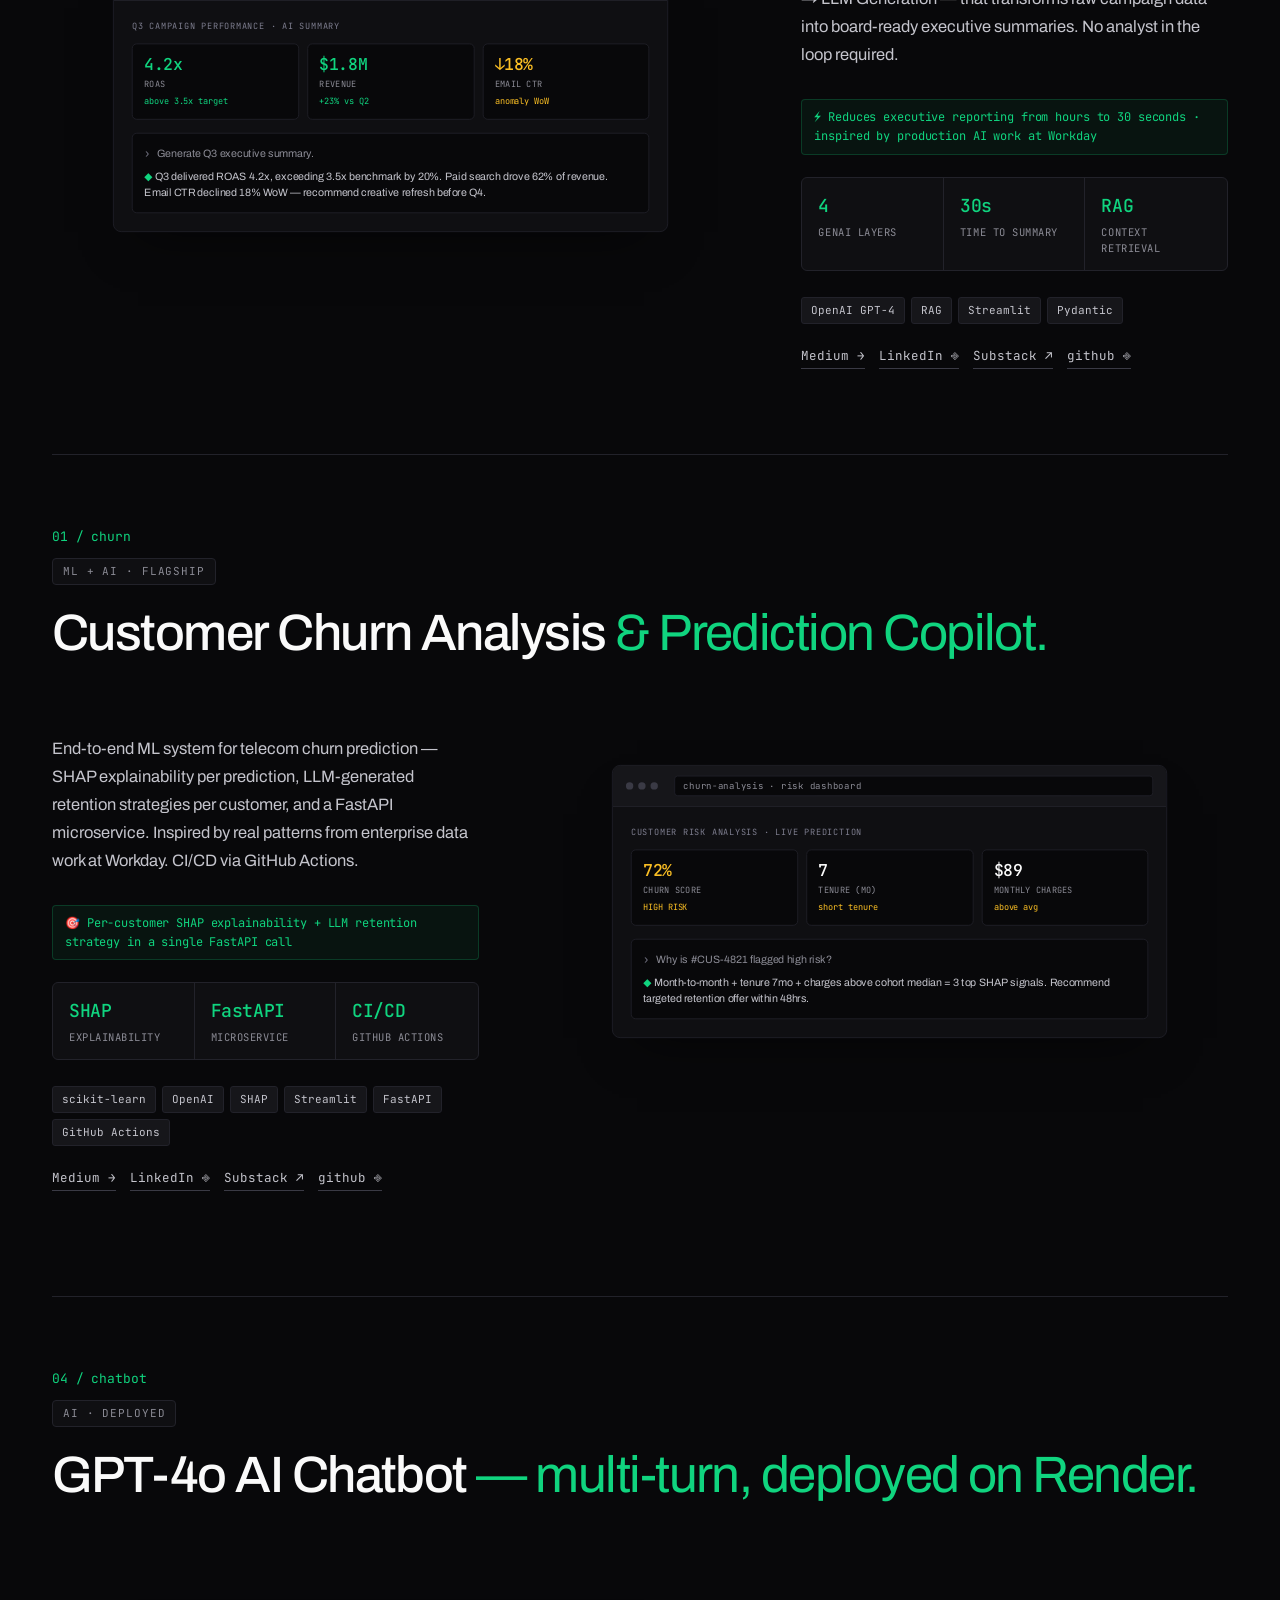
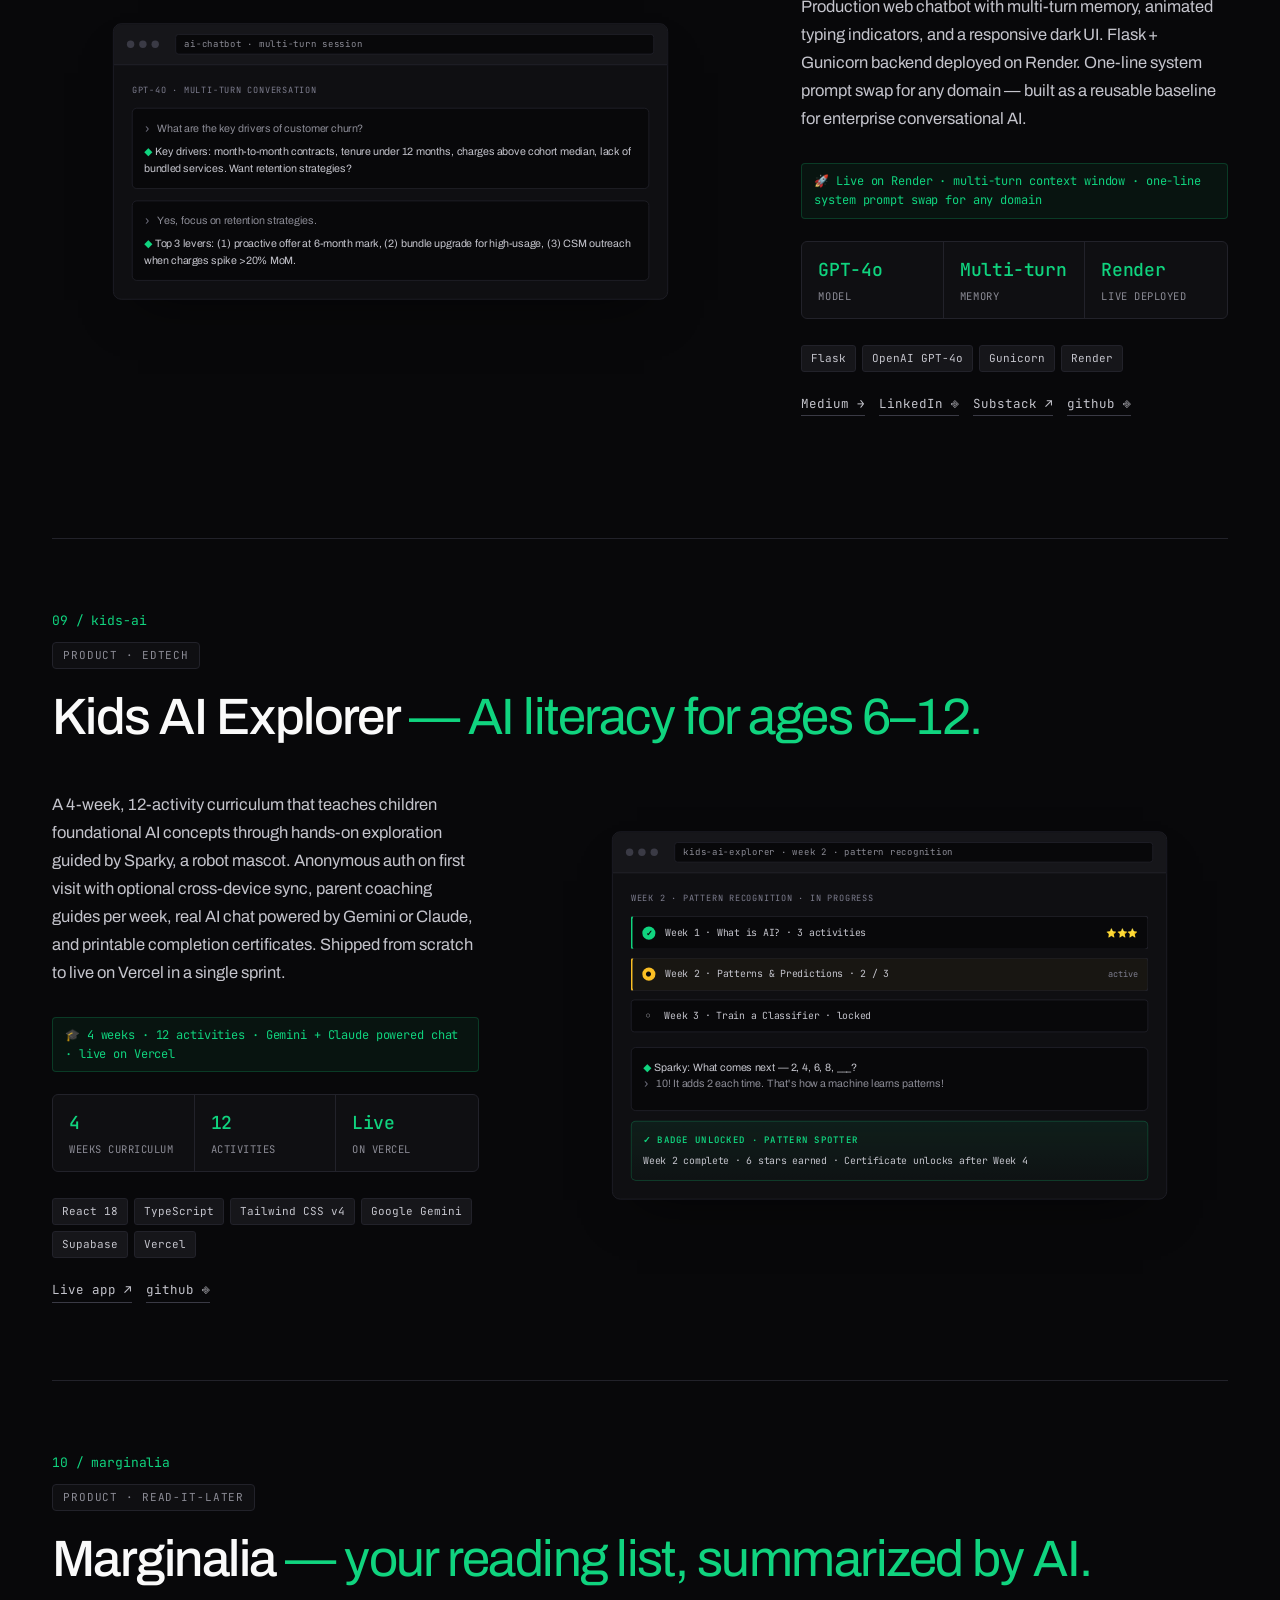
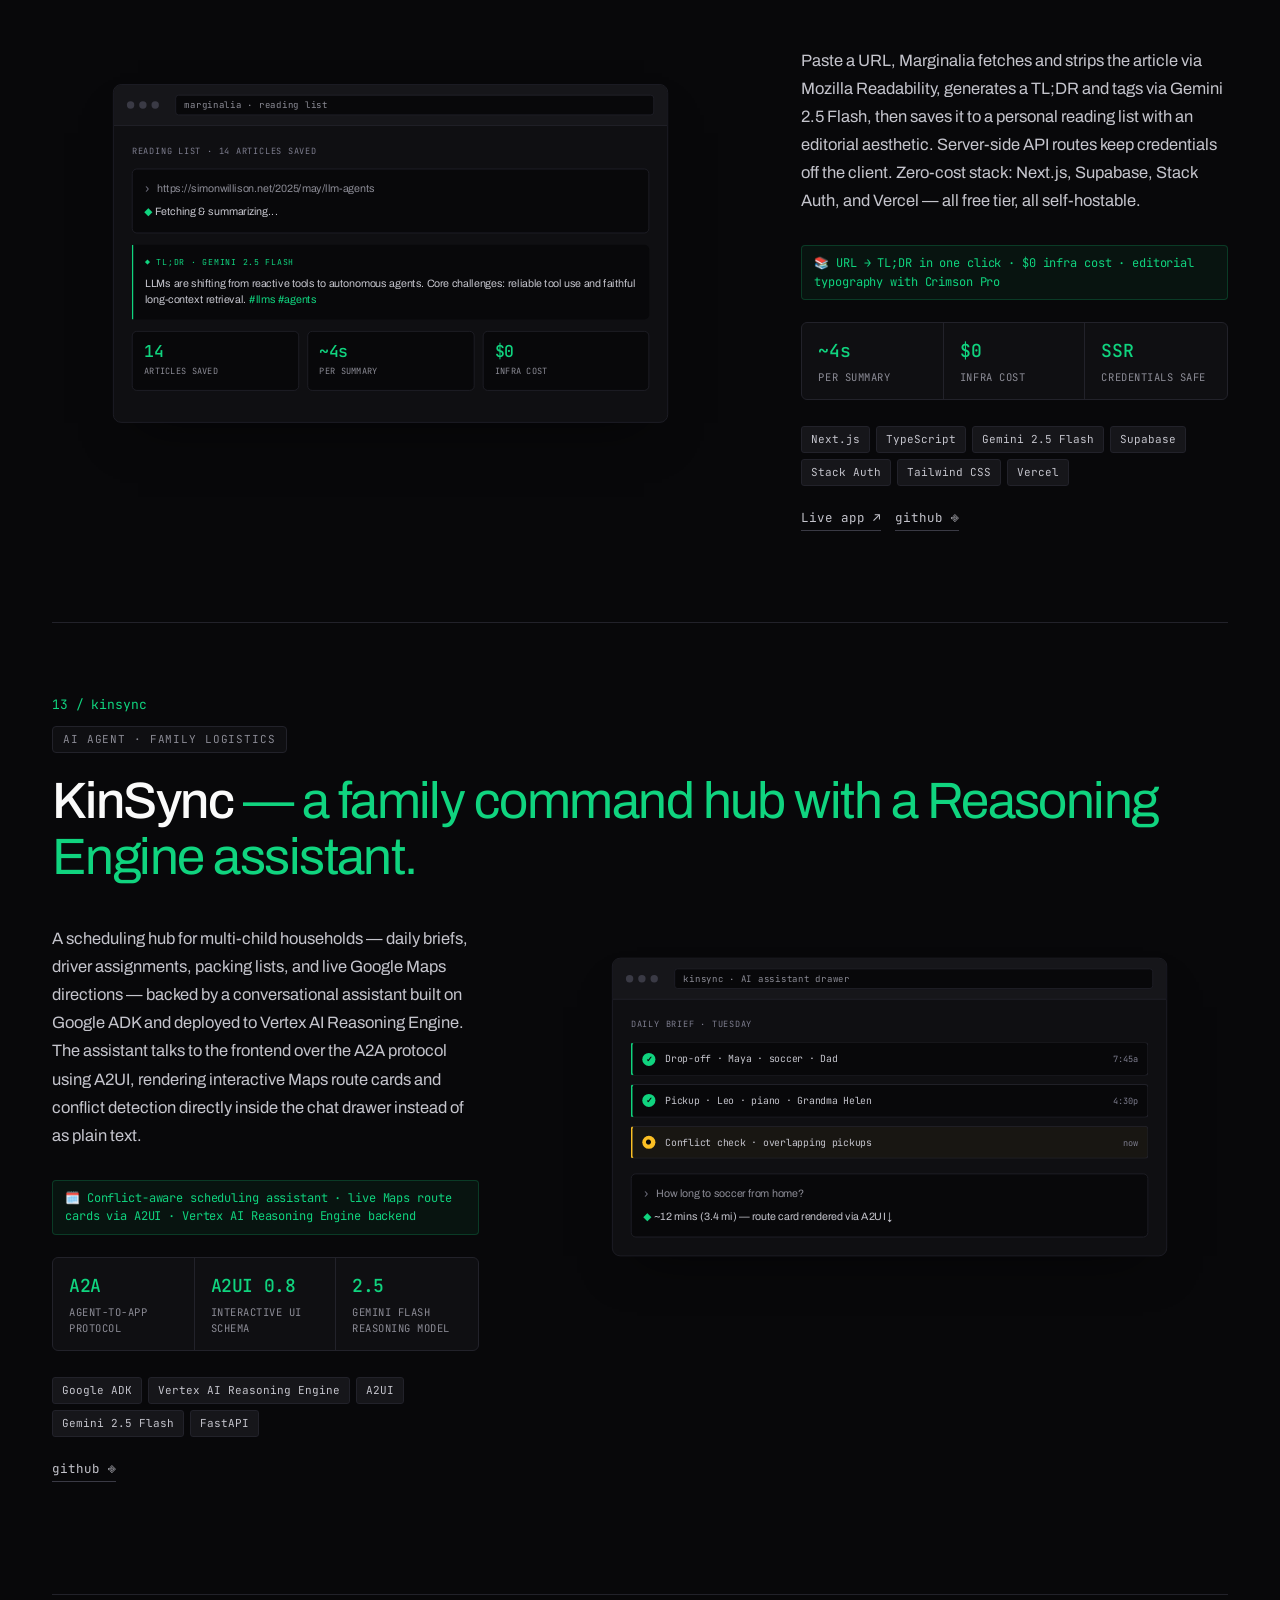
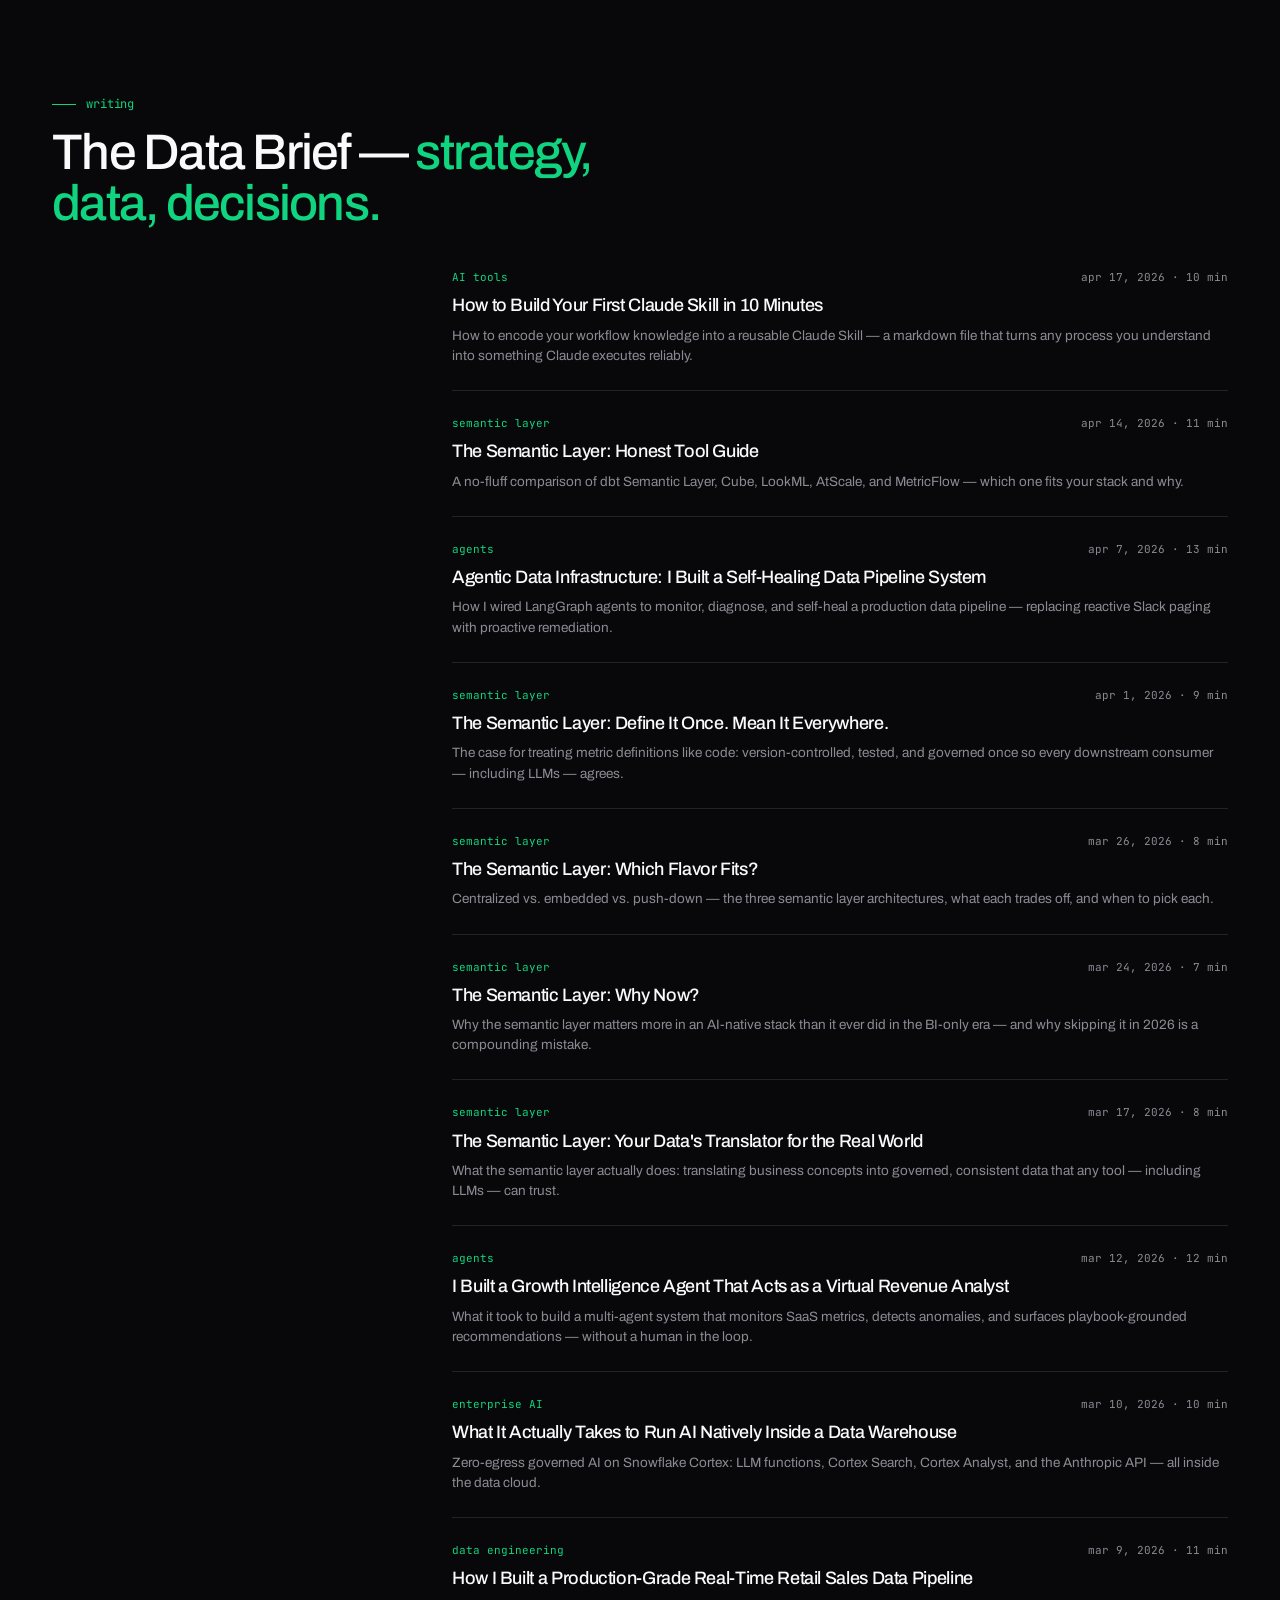
==== commit f9ed9ac0: "Rework Work section into cinematic full-screen per-project stops Extends the existing section-snap s" ====
--- a/index.html
+++ b/index.html
@@ -99,6 +99,17 @@
   .wrap { max-width: 1240px; margin: 0 auto; padding: 0 32px; position: relative; z-index: 2; }
   @media (max-width: 720px) { .wrap { padding: 0 20px; } }
 
+  /* Section snap: desktop gets the hard JS wheel/keyboard hijack (see the
+     script at the end of body). Touch devices never fire wheel events, so
+     they get this gentler native equivalent instead — proximity (not
+     mandatory) so it nudges toward section boundaries without yanking the
+     viewport away from the middle of a long scroll. */
+  @media (max-width: 720px) {
+    html { scroll-snap-type: y proximity; }
+    .hero, #about, #credentials, #work, #writing, #experience, #stack, #contact { scroll-snap-align: start; }
+  }
+  @media (prefers-reduced-motion: reduce) { html { scroll-snap-type: none; } }
+
   /* ---- UTILITIES ---- */
   .scroll-bar { position: fixed; top: 57px; left: 0; height: 2px; width: 0%; background: var(--accent); z-index: 51; pointer-events: none; }
   .reveal { opacity: 0; transform: translateY(18px) scale(0.985); transition: opacity .6s ease, transform .6s ease; }
@@ -253,16 +264,19 @@
   .chip.active { background: var(--accent); color: var(--bg); border-color: var(--accent); font-weight: 500; }
 
   /* ---- FLAGSHIP PROJECTS ---- */
-  .flagship { display: grid; grid-template-columns: 1.05fr 1.25fr; gap: 60px; padding: 60px 0; border-top: 1px solid var(--line); align-items: center; }
+  .flagship {
+    display: grid; grid-template-columns: 1.05fr 1.25fr; grid-template-areas: "head preview" "meta preview";
+    column-gap: 60px; row-gap: 22px; padding: 60px 0; border-top: 1px solid var(--line); align-items: center;
+  }
   .flagship.first-visible { border-top: none; padding-top: 36px; }
-  .flagship.rev { grid-template-columns: 1.25fr 1.05fr; }
-  .flagship.rev .flag-meta { order: 2; }
-  .flagship.rev .flag-preview { order: 1; }
-
-  .flag-meta .flag-num { font-family: var(--mono); font-size: 13px; color: var(--accent); margin-bottom: 10px; letter-spacing: -0.01em; }
-  .flag-meta .flag-tag { font-family: var(--mono); font-size: 11px; color: var(--fg-2); text-transform: uppercase; letter-spacing: 0.08em; margin-bottom: 22px; display: inline-block; padding: 4px 10px; background: var(--bg-1); border: 1px solid var(--line); border-radius: 4px; }
-  .flag-meta h3 { font-size: clamp(22px,2.8vw,36px); font-weight: 500; line-height: 1.1; letter-spacing: -0.03em; margin-bottom: 22px; }
-  .flag-meta h3 .ac { color: var(--accent); font-weight: 400; }
+  .flagship.rev { grid-template-columns: 1.25fr 1.05fr; grid-template-areas: "preview head" "preview meta"; }
+  .flag-head { grid-area: head; }
+  .flag-meta { grid-area: meta; }
+
+  .flag-head .flag-num { font-family: var(--mono); font-size: 13px; color: var(--accent); margin-bottom: 10px; letter-spacing: -0.01em; }
+  .flag-head .flag-tag { font-family: var(--mono); font-size: 11px; color: var(--fg-2); text-transform: uppercase; letter-spacing: 0.08em; margin-bottom: 22px; display: inline-block; padding: 4px 10px; background: var(--bg-1); border: 1px solid var(--line); border-radius: 4px; }
+  .flag-head h3 { font-size: clamp(22px,2.8vw,36px); font-weight: 500; line-height: 1.1; letter-spacing: -0.03em; }
+  .flag-head h3 .ac { color: var(--accent); font-weight: 400; }
   .flag-meta .pitch { color: var(--fg-1); font-size: 15px; line-height: 1.65; margin-bottom: 26px; }
   .flag-meta .outcome { font-family: var(--mono); font-size: 12px; color: var(--accent); padding: 8px 12px; background: rgba(var(--accent-rgb),0.06); border: 1px solid rgba(var(--accent-rgb),0.2); border-radius: 4px; margin-bottom: 22px; letter-spacing: -0.01em; }
 
@@ -280,7 +294,7 @@
   .link-row a { font-family: var(--mono); font-size: 12.5px; color: var(--fg-1); padding-bottom: 2px; border-bottom: 1px solid var(--line-2); transition: color .2s, border-color .2s; }
   .link-row a:hover { color: var(--accent); border-color: var(--accent); }
 
-  .flag-preview { position: relative; background: var(--bg-1); border: 1px solid var(--line); border-radius: 10px; overflow: hidden; box-shadow: 0 30px 60px -30px rgba(0,0,0,0.6), 0 0 0 1px rgba(var(--accent-rgb),0); transition: transform .25s var(--ease-spring), box-shadow .2s ease, border-color .2s ease; }
+  .flag-preview { grid-area: preview; position: relative; background: var(--bg-1); border: 1px solid var(--line); border-radius: 10px; overflow: hidden; box-shadow: 0 30px 60px -30px rgba(0,0,0,0.6), 0 0 0 1px rgba(var(--accent-rgb),0); transition: transform .25s var(--ease-spring), box-shadow .2s ease, border-color .2s ease; }
   .flag-preview::after {
     content: ""; position: absolute; inset: 0; pointer-events: none;
     background: radial-gradient(280px circle at var(--mx,50%) var(--my,50%), rgba(var(--accent-rgb),0.08), transparent 65%);
@@ -338,8 +352,72 @@
   .code-block .fn { color: var(--amber); } .code-block .str { color: var(--blue); }
 
   @media (max-width: 920px) {
-    .flagship, .flagship.rev { grid-template-columns: 1fr; gap: 36px; padding: 48px 0; }
-    .flagship.rev .flag-meta { order: 1; } .flagship.rev .flag-preview { order: 2; }
+    .flagship, .flagship.rev {
+      grid-template-columns: 1fr; grid-template-areas: "head" "meta" "preview";
+      row-gap: 22px; column-gap: 0; padding: 48px 0;
+    }
+    .flagship .flag-preview, .flagship.rev .flag-preview { margin-top: 14px; }
+  }
+
+  /* ---- WORK: cinematic per-project snap stops (desktop + motion only) ----
+     Each .flagship is its own stop in the generic section-snap system (see
+     script, snapSections) — no special nested mechanism. >= 961px (so the
+     2-column layout always has room) and only when motion is allowed, each
+     card gets a real min-height so it fills (or exceeds — content pushes the
+     page taller, same as any other tall section) one viewport. Below that
+     width, or under reduced motion, .flagship is completely untouched —
+     today's normal card, normal vertical stack. See "Work section: cinematic
+     per-project snap stops" in design.md.
+     Placed here, AFTER the base .flagship/.flag-meta/.flag-preview rules
+     above (not before) deliberately — these share the exact same selectors
+     at equal specificity, so with equal specificity CSS cascade falls back
+     to source order, and a block placed earlier loses to a later one
+     regardless of which is wrapped in a media query. Moving a rule here
+     without noticing this will silently stop overriding anything. */
+  @media (min-width: 961px) and (prefers-reduced-motion: no-preference) {
+    /* Title moves out of the two-column content entirely and spans the full
+       card width as its own row — smaller than a single-column headline
+       needs to be (that version needed extra size to read as bold when
+       squeezed into just the left column) but reads just as commanding with
+       the whole row to itself, wrapping to far fewer lines. This is also
+       *why* align-items: start (not the base rule's center) still matters
+       below: .flag-meta (pitch/specs/tags/links) and .flag-preview can still
+       differ in height even with the title gone, and centering would leave
+       the shorter one floating in empty space. */
+    .flagship {
+      min-height: calc(100vh - 58px); grid-template-columns: 0.85fr 1.35fr;
+      grid-template-areas: "head head" "meta preview";
+      column-gap: 72px; row-gap: 40px; padding: 72px 0; align-items: start;
+    }
+    .flagship.first-visible { padding-top: 56px; }
+    .flagship.rev { grid-template-columns: 1.35fr 0.85fr; grid-template-areas: "head head" "preview meta"; }
+    .flag-head .flag-tag { margin-bottom: 20px; }
+    .flag-head h3 { font-size: clamp(32px, 4vw, 52px); letter-spacing: -0.03em; }
+    .flag-meta .pitch { max-width: 52ch; font-size: 16.5px; line-height: 1.7; margin-bottom: 30px; }
+    /* The preview mockup is the dominant visual now, not a side element — it
+       owns the pin-and-scale entrance effect below, so its own hover-lift
+       (transform: translateY, defined with the rest of .flag-preview) is
+       switched off here to avoid two things fighting over `transform` on the
+       same element — the exact bug that broke two earlier attempts at this
+       section. */
+    .flag-preview:hover { transform: none; box-shadow: 0 30px 60px -30px rgba(0,0,0,0.6), 0 0 0 1px rgba(var(--accent-rgb),0); }
+    /* Base state for the IntersectionObserver fallback (browsers without
+       animation-timeline) — mirrors .reveal/.reveal.in exactly: starts
+       scaled down, JS adds .in once in view, transition carries it to full
+       size. @supports below overrides this with the real scroll-linked
+       animation for capable browsers, same layering as .reveal uses. */
+    .flag-preview { transform: scale(0.82); transition: transform .6s ease; }
+    .flag-preview.in { transform: scale(1); }
+  }
+  /* Pin-and-scale: reuses the same native scroll-linked technique as .reveal
+     and the kinetic headings above, rather than inventing scroll-math JS.
+     "entry" naturally spans close to one full snap transition since each
+     card is ~viewport height, same reasoning as the kinetic-heading ranges. */
+  @supports (animation-timeline: view()) {
+    @keyframes flag-pin-scale { from { transform: scale(0.82); } to { transform: scale(1); } }
+    @media (min-width: 961px) and (prefers-reduced-motion: no-preference) {
+      .flag-preview { animation: flag-pin-scale linear both; animation-timeline: view(); animation-range: entry 0% entry 90%; }
+    }
   }
 
   /* ---- WRITING ---- */
@@ -576,11 +654,13 @@
     </div>
 
     <!-- 11: HR Analytics Copilot -->
-    <article class="flagship first-visible reveal" data-category="ai-agents product">
-      <div class="flag-meta">
+    <article class="flagship first-visible" data-category="ai-agents product">
+      <div class="flag-head">
         <div class="flag-num">11 / hr-copilot</div>
         <span class="flag-tag">AI Agent · Recruiting Analytics</span>
         <h3>HR Analytics Copilot <span class="ac">— a dashboard that writes its own SQL.</span></h3>
+      </div>
+      <div class="flag-meta reveal">
         <p class="pitch">A recruiting-funnel dashboard with a dual-path AI assistant: numeric questions are answered by an LLM writing SQL that runs client-side against DuckDB-WASM, returning both the number and the query that produced it; interpretive questions are answered from a findings knowledge base with citations. There's no backend database — data lives in local CSVs — and the LLM key stays inside a single server-side API route, never reaching the client bundle. Ships with a full demo mode so the live app works end-to-end with zero key and zero flaky-network risk.</p>
         <div class="outcome">🔍 SQL-writing assistant + citation-grounded insights · zero backend DB · demo mode needs no API key</div>
         <div class="key-specs">
@@ -622,11 +702,13 @@
     </article>
 
     <!-- 12: Coffee Barista Agent (rev) -->
-    <article class="flagship rev reveal" data-category="ai-agents product">
-      <div class="flag-meta">
+    <article class="flagship rev" data-category="ai-agents product">
+      <div class="flag-head">
         <div class="flag-num">12 / barista</div>
         <span class="flag-tag">AI Agent · Conversational</span>
         <h3>Coffee Barista Agent <span class="ac">— an ADK agent that won't recommend off-menu.</span></h3>
+      </div>
+      <div class="flag-meta reveal">
         <p class="pitch">A conversational ordering assistant built on Google's Agent Development Kit, served through a Streamlit chat UI. The agent is grounded in an actual menu via a get_menu tool call — it asks one clarifying question when a request is vague (hot or cold, sweet or strong) and respects allergen and dietary tags instead of free-associating a drink. A companion script embeds the menu with Vertex AI text-embedding-005 into Firestore, laying the groundwork for semantic menu search.</p>
         <div class="outcome">☕ Menu-grounded recommendations · allergen-aware · Vertex AI embeddings for semantic search</div>
         <div class="key-specs">
@@ -663,11 +745,13 @@
     </article>
 
     <!-- 07: Pipeline Sentinel -->
-    <article class="flagship reveal" data-category="ai-agents data-engineering">
-      <div class="flag-meta">
+    <article class="flagship" data-category="ai-agents data-engineering">
+      <div class="flag-head">
         <div class="flag-num">07 / sentinel</div>
         <span class="flag-tag">Multi-Agent · DataOps</span>
         <h3>Pipeline Sentinel <span class="ac">— a self-healing agent for Airflow.</span></h3>
+      </div>
+      <div class="flag-meta reveal">
         <p class="pitch">Five specialized agents — Monitor, Diagnosis, Blast Radius, Remediation, Reflection — coordinate through shared state to diagnose and resolve pipeline failures without paging a human. Pattern memory prevents repeat incidents. A confidence gate auto-remediates only low-risk, high-signal cases; everything else escalates with a full audit trail. Independent build — the numbers below are from its own test/demo scenarios, not a company-monitored production system.</p>
         <div class="outcome">⚡ Demo scenario: resolves failures in ~11s at 94% confidence · escalates everything else with a full audit trail</div>
         <div class="key-specs">
@@ -708,11 +792,13 @@
     </article>
 
     <!-- 08: LoanLens (rev) -->
-    <article class="flagship rev reveal" data-category="fintech data-engineering">
-      <div class="flag-meta">
+    <article class="flagship rev" data-category="fintech data-engineering">
+      <div class="flag-head">
         <div class="flag-num">08 / loanlens</div>
         <span class="flag-tag">FinTech · Data Platform</span>
         <h3>LoanLens <span class="ac">— portfolio intelligence for a simulated Series C lender.</span></h3>
+      </div>
+      <div class="flag-meta reveal">
         <p class="pitch">10,000 loans, 1.35M payment events, 3 SPVs. Modeled in dbt, reconciled end-to-end to &lt;0.1% tolerance, narrated by Claude. SPV covenant monitoring, 36-cohort vintage analysis, anomaly detection, and investor-grade PDF memo export. Designed and shipped as a two-day sprint.</p>
         <div class="outcome">📊 1.35M payment events · 3 SPVs reconciled to &lt;0.1% · investor-grade PDF memo in one click</div>
         <div class="key-specs">
@@ -757,11 +843,13 @@
     </article>
 
     <!-- 06: Growth Intelligence Agent -->
-    <article class="flagship reveal" data-category="ai-agents analytics-engineering">
-      <div class="flag-meta">
+    <article class="flagship" data-category="ai-agents analytics-engineering">
+      <div class="flag-head">
         <div class="flag-num">06 / growth-agent</div>
         <span class="flag-tag">Agentic AI · SaaS Analytics</span>
         <h3>Growth Intelligence Agent <span class="ac">— a virtual revenue analyst.</span></h3>
+      </div>
+      <div class="flag-meta reveal">
         <p class="pitch">Autonomously monitors SaaS growth metrics across 6 categories (new logo, expansion, retention), detects anomalies with severity scoring, and surfaces RAG-grounded strategic recommendations from company playbooks — all through a natural-language interface. Thinks like an analyst, cites like a playbook.</p>
         <div class="outcome">🤖 Surfaces playbook-grounded recommendations autonomously across 6 metric categories</div>
         <div class="key-specs">
@@ -803,11 +891,13 @@
     </article>
 
     <!-- 05: Snowflake Cortex (rev) -->
-    <article class="flagship rev reveal" data-category="analytics-engineering">
-      <div class="flag-meta">
+    <article class="flagship rev" data-category="analytics-engineering">
+      <div class="flag-head">
         <div class="flag-num">05 / cortex</div>
         <span class="flag-tag">Snowflake · Enterprise AI</span>
         <h3>AI-Native Data Platform <span class="ac">on Snowflake Cortex.</span></h3>
+      </div>
+      <div class="flag-meta reveal">
         <p class="pitch">A reference architecture and live demo for running governed AI natively inside the Snowflake Data Cloud — Cortex LLM functions (COMPLETE, SENTIMENT, CLASSIFY), Cortex Search, and Cortex Analyst, with live interactive demos. Zero data egress is a design property of the in-warehouse pattern, not a third-party-audited guarantee — this is a personal architecture blueprint, not a deployed enterprise system.</p>
         <div class="outcome">🏗 Architecture blueprint: zero data egress by design · end-to-end governed AI patterns · live interactive demo on GitHub Pages</div>
         <div class="key-specs">
@@ -856,11 +946,13 @@
     </article>
 
     <!-- 03: Real-Time Retail Pipeline -->
-    <article class="flagship reveal" data-category="data-engineering">
-      <div class="flag-meta">
+    <article class="flagship" data-category="data-engineering">
+      <div class="flag-head">
         <div class="flag-num">03 / retail-pipeline</div>
         <span class="flag-tag">Data Engineering · Streaming</span>
         <h3>Real-Time Retail Sales Pipeline <span class="ac">— Kafka to warehouse, E2E.</span></h3>
+      </div>
+      <div class="flag-meta reveal">
         <p class="pitch">Production streaming platform: Kafka producer → PySpark Structured Streaming → Snowflake → dbt incremental MERGE → Airflow orchestration with automated data quality gates. Fully containerized via Docker Compose. System design documented as an architecture reference.</p>
         <div class="outcome">🔄 Processes 25 events/sec end-to-end · zero DQ failures · fully containerized with Docker Compose</div>
         <div class="key-specs">
@@ -902,11 +994,13 @@
     </article>
 
     <!-- 02: Marketing AI (rev) -->
-    <article class="flagship rev reveal" data-category="ai-agents analytics-engineering">
-      <div class="flag-meta">
+    <article class="flagship rev" data-category="ai-agents analytics-engineering">
+      <div class="flag-head">
         <div class="flag-num">02 / mktg-ai</div>
         <span class="flag-tag">GenAI · Enterprise</span>
         <h3>Marketing AI Intelligence Engine <span class="ac">— board-ready in 30 seconds.</span></h3>
+      </div>
+      <div class="flag-meta reveal">
         <p class="pitch">Inspired by real AI work at Workday. 4-layer GenAI architecture — Semantic → Context/RAG → Insight Engine → LLM Generation — that transforms raw campaign data into board-ready executive summaries. No analyst in the loop required.</p>
         <div class="outcome">⚡ Reduces executive reporting from hours to 30 seconds · inspired by production AI work at Workday</div>
         <div class="key-specs">
@@ -945,11 +1039,13 @@
     </article>
 
     <!-- 01: Customer Churn -->
-    <article class="flagship reveal" data-category="ai-agents analytics-engineering">
-      <div class="flag-meta">
+    <article class="flagship" data-category="ai-agents analytics-engineering">
+      <div class="flag-head">
         <div class="flag-num">01 / churn</div>
         <span class="flag-tag">ML + AI · Flagship</span>
         <h3>Customer Churn Analysis <span class="ac">&amp; Prediction Copilot.</span></h3>
+      </div>
+      <div class="flag-meta reveal">
         <p class="pitch">End-to-end ML system for telecom churn prediction — SHAP explainability per prediction, LLM-generated retention strategies per customer, and a FastAPI microservice. Inspired by real patterns from enterprise data work at Workday. CI/CD via GitHub Actions.</p>
         <div class="outcome">🎯 Per-customer SHAP explainability + LLM retention strategy in a single FastAPI call</div>
         <div class="key-specs">
@@ -989,11 +1085,13 @@
     </article>
 
     <!-- 04: GPT-4o Chatbot (rev) -->
-    <article class="flagship rev reveal" data-category="ai-agents">
-      <div class="flag-meta">
+    <article class="flagship rev" data-category="ai-agents">
+      <div class="flag-head">
         <div class="flag-num">04 / chatbot</div>
         <span class="flag-tag">AI · Deployed</span>
         <h3>GPT-4o AI Chatbot <span class="ac">— multi-turn, deployed on Render.</span></h3>
+      </div>
+      <div class="flag-meta reveal">
         <p class="pitch">Production web chatbot with multi-turn memory, animated typing indicators, and a responsive dark UI. Flask + Gunicorn backend deployed on Render. One-line system prompt swap for any domain — built as a reusable baseline for enterprise conversational AI.</p>
         <div class="outcome">🚀 Live on Render · multi-turn context window · one-line system prompt swap for any domain</div>
         <div class="key-specs">
@@ -1031,11 +1129,13 @@
     </article>
 
     <!-- 09: Kids AI Explorer -->
-    <article class="flagship reveal" data-category="product">
-      <div class="flag-meta">
+    <article class="flagship" data-category="product">
+      <div class="flag-head">
         <div class="flag-num">09 / kids-ai</div>
         <span class="flag-tag">Product · EdTech</span>
         <h3>Kids AI Explorer <span class="ac">— AI literacy for ages 6–12.</span></h3>
+      </div>
+      <div class="flag-meta reveal">
         <p class="pitch">A 4-week, 12-activity curriculum that teaches children foundational AI concepts through hands-on exploration guided by Sparky, a robot mascot. Anonymous auth on first visit with optional cross-device sync, parent coaching guides per week, real AI chat powered by Gemini or Claude, and printable completion certificates. Shipped from scratch to live on Vercel in a single sprint.</p>
         <div class="outcome">🎓 4 weeks · 12 activities · Gemini + Claude powered chat · live on Vercel</div>
         <div class="key-specs">
@@ -1077,11 +1177,13 @@
     </article>
 
     <!-- 10: Marginalia (rev) -->
-    <article class="flagship rev reveal" data-category="product">
-      <div class="flag-meta">
+    <article class="flagship rev" data-category="product">
+      <div class="flag-head">
         <div class="flag-num">10 / marginalia</div>
         <span class="flag-tag">Product · Read-it-later</span>
         <h3>Marginalia <span class="ac">— your reading list, summarized by AI.</span></h3>
+      </div>
+      <div class="flag-meta reveal">
         <p class="pitch">Paste a URL, Marginalia fetches and strips the article via Mozilla Readability, generates a TL;DR and tags via Gemini 2.5 Flash, then saves it to a personal reading list with an editorial aesthetic. Server-side API routes keep credentials off the client. Zero-cost stack: Next.js, Supabase, Stack Auth, and Vercel — all free tier, all self-hostable.</p>
         <div class="outcome">📚 URL → TL;DR in one click · $0 infra cost · editorial typography with Crimson Pro</div>
         <div class="key-specs">
@@ -1123,11 +1225,13 @@
     </article>
 
     <!-- 13: KinSync -->
-    <article class="flagship reveal" data-category="ai-agents product">
-      <div class="flag-meta">
+    <article class="flagship" data-category="ai-agents product">
+      <div class="flag-head">
         <div class="flag-num">13 / kinsync</div>
         <span class="flag-tag">AI Agent · Family Logistics</span>
         <h3>KinSync <span class="ac">— a family command hub with a Reasoning Engine assistant.</span></h3>
+      </div>
+      <div class="flag-meta reveal">
         <p class="pitch">A scheduling hub for multi-child households — daily briefs, driver assignments, packing lists, and live Google Maps directions — backed by a conversational assistant built on Google ADK and deployed to Vertex AI Reasoning Engine. The assistant talks to the frontend over the A2A protocol using A2UI, rendering interactive Maps route cards and conflict detection directly inside the chat drawer instead of as plain text.</p>
         <div class="outcome">🗓️ Conflict-aware scheduling assistant · live Maps route cards via A2UI · Vertex AI Reasoning Engine backend</div>
         <div class="key-specs">
@@ -1486,6 +1590,100 @@
       });
     }, { threshold: 0.05 });
     document.querySelectorAll('.reveal').forEach(el => obs.observe(el));
+
+    // Same fallback for the .flag-preview pin-and-scale effect (see CSS:
+    // .flag-preview.in, right after the @media block with its base state).
+    const previewObs = new IntersectionObserver((entries) => {
+      entries.forEach((e) => {
+        if (e.isIntersecting) { e.target.classList.add('in'); previewObs.unobserve(e.target); }
+      });
+    }, { threshold: 0.3 });
+    document.querySelectorAll('.flag-preview').forEach(el => previewObs.observe(el));
+  }
+
+  // Full-page section snap — mimics fullPage.js-style hard snapping between
+  // major sections/projects, scoped to wheel + keyboard input only. Touch
+  // devices never fire 'wheel' events, so this never engages on
+  // mobile/tablet — those get a softer native CSS scroll-snap instead (see
+  // styles.css, max-width: 720px). A section taller than the viewport
+  // still scrolls natively inside itself; the hijack only fires when the
+  // viewport is already at that section's top/bottom edge, so content
+  // browsing, Ctrl+F and normal in-section scrolling are unaffected.
+  // Disabled outright under prefers-reduced-motion, which this kind of
+  // scroll-hijacking is exactly the kind of thing that preference exists for.
+  //
+  // Each of the 13 project cards is its own stop in this same list (>=
+  // 961px + motion-allowed — see .flagship's min-height rule in CSS), not a
+  // separate nested mechanism: computeSnapSections() is top-level (not
+  // inside the reduced-motion check below) because applyFilter(), further
+  // down, needs to rebuild this list whenever a filter chip hides/shows
+  // cards, regardless of whether the hijack itself is active.
+  history.scrollRestoration = 'manual';
+  let snapSections = [];
+  function computeSnapSections() {
+    const fixed = [...document.querySelectorAll('.hero, #about, #credentials')];
+    const projects = [...document.querySelectorAll('.flagship')].filter(c => c.style.display !== 'none');
+    const rest = [...document.querySelectorAll('#writing, #experience, #stack, #contact')];
+    snapSections = [...fixed, ...projects, ...rest];
+  }
+  computeSnapSections();
+
+  if (!(window.matchMedia && window.matchMedia('(prefers-reduced-motion: reduce)').matches)) {
+    const EDGE_SLOP = 2;
+    const SNAP_LOCK_MS = 850;
+    let snapping = false;
+
+    // getBoundingClientRect(), not offsetTop: offsetTop is relative to the
+    // nearest positioned ancestor (offsetParent), not the document. .hero,
+    // #about etc. are direct children of <body> (no positioned ancestor,
+    // so offsetTop happens to already be document-absolute), but .flagship
+    // sits inside .wrap, which has `position: relative` — its offsetTop is
+    // relative to .wrap, a completely different coordinate space. Mixing
+    // both kinds of element in one offsetTop-based comparison silently
+    // breaks for exactly the entries that are nested deeper. This bites
+    // only once .flagship joined snapSections directly — getBoundingClientRect
+    // is correct regardless of ancestor positioning, so used everywhere here.
+    function absTop(el) { return el.getBoundingClientRect().top + window.scrollY; }
+    function currentSnapIndex() {
+      const y = window.scrollY;
+      for (let i = snapSections.length - 1; i >= 0; i--) {
+        if (y >= absTop(snapSections[i]) - EDGE_SLOP) return i;
+      }
+      return 0;
+    }
+    function atTop(i) { return window.scrollY <= absTop(snapSections[i]) + EDGE_SLOP; }
+    function atBottom(i) {
+      const sec = snapSections[i];
+      return (window.scrollY + window.innerHeight) >= (absTop(sec) + sec.offsetHeight - EDGE_SLOP);
+    }
+    function goTo(i) {
+      if (i < 0 || i >= snapSections.length) return;
+      snapping = true;
+      snapSections[i].scrollIntoView({ behavior: 'smooth', block: 'start' });
+      window.setTimeout(() => { snapping = false; }, SNAP_LOCK_MS);
+    }
+
+    window.addEventListener('wheel', (e) => {
+      if (snapping) { e.preventDefault(); return; }
+      const i = currentSnapIndex();
+      if (e.deltaY > 0 && atBottom(i) && i < snapSections.length - 1) {
+        e.preventDefault(); goTo(i + 1);
+      } else if (e.deltaY < 0 && atTop(i) && i > 0) {
+        e.preventDefault(); goTo(i - 1);
+      }
+    }, { passive: false });
+
+    window.addEventListener('keydown', (e) => {
+      if (snapping) return;
+      const a = document.activeElement;
+      if (a && (a.tagName === 'INPUT' || a.tagName === 'TEXTAREA' || a.tagName === 'SELECT' || a.isContentEditable)) return;
+      const i = currentSnapIndex();
+      if ((e.key === 'ArrowDown' || e.key === 'PageDown') && atBottom(i) && i < snapSections.length - 1) {
+        e.preventDefault(); goTo(i + 1);
+      } else if ((e.key === 'ArrowUp' || e.key === 'PageUp') && atTop(i) && i > 0) {
+        e.preventDefault(); goTo(i - 1);
+      }
+    });
   }
 
   // Hero stat count-up — plays once on load (the strip sits above the fold on
@@ -1562,6 +1760,7 @@
       if (match && !foundFirst) { article.classList.add('first-visible'); foundFirst = true; }
     });
     localStorage.setItem('projectFilter', filter);
+    computeSnapSections();
   }
 
   const chips = [...document.querySelectorAll('.chip')];
--- a/styles.css
+++ b/styles.css
@@ -33,6 +33,17 @@
 a:focus-visible, button:focus-visible { outline: 2px solid var(--accent); outline-offset: 3px; border-radius: 2px; }
 .wrap { max-width: 1240px; margin: 0 auto; padding: 0 32px; position: relative; z-index: 2; }
 @media (max-width: 720px) { .wrap { padding: 0 20px; } }
+
+/* Section snap: desktop gets the hard JS wheel/keyboard hijack (see the
+   script at the end of body). Touch devices never fire wheel events, so
+   they get this gentler native equivalent instead — proximity (not
+   mandatory) so it nudges toward section boundaries without yanking the
+   viewport away from the middle of a long scroll. */
+@media (max-width: 720px) {
+  html { scroll-snap-type: y proximity; }
+  .hero, #about, #credentials, #work, #writing, #experience, #stack, #contact { scroll-snap-align: start; }
+}
+@media (prefers-reduced-motion: reduce) { html { scroll-snap-type: none; } }
 
 /* ---- UTILITIES ---- */
 .scroll-bar { position: fixed; top: 57px; left: 0; height: 2px; width: 0%; background: var(--accent); z-index: 51; pointer-events: none; }
@@ -188,16 +199,19 @@
 .chip.active { background: var(--accent); color: var(--bg); border-color: var(--accent); font-weight: 500; }
 
 /* ---- FLAGSHIP PROJECTS ---- */
-.flagship { display: grid; grid-template-columns: 1.05fr 1.25fr; gap: 60px; padding: 60px 0; border-top: 1px solid var(--line); align-items: center; }
+.flagship {
+  display: grid; grid-template-columns: 1.05fr 1.25fr; grid-template-areas: "head preview" "meta preview";
+  column-gap: 60px; row-gap: 22px; padding: 60px 0; border-top: 1px solid var(--line); align-items: center;
+}
 .flagship.first-visible { border-top: none; padding-top: 36px; }
-.flagship.rev { grid-template-columns: 1.25fr 1.05fr; }
-.flagship.rev .flag-meta { order: 2; }
-.flagship.rev .flag-preview { order: 1; }
-
-.flag-meta .flag-num { font-family: var(--mono); font-size: 13px; color: var(--accent); margin-bottom: 10px; letter-spacing: -0.01em; }
-.flag-meta .flag-tag { font-family: var(--mono); font-size: 11px; color: var(--fg-2); text-transform: uppercase; letter-spacing: 0.08em; margin-bottom: 22px; display: inline-block; padding: 4px 10px; background: var(--bg-1); border: 1px solid var(--line); border-radius: 4px; }
-.flag-meta h3 { font-size: clamp(22px,2.8vw,36px); font-weight: 500; line-height: 1.1; letter-spacing: -0.03em; margin-bottom: 22px; }
-.flag-meta h3 .ac { color: var(--accent); font-weight: 400; }
+.flagship.rev { grid-template-columns: 1.25fr 1.05fr; grid-template-areas: "preview head" "preview meta"; }
+.flag-head { grid-area: head; }
+.flag-meta { grid-area: meta; }
+
+.flag-head .flag-num { font-family: var(--mono); font-size: 13px; color: var(--accent); margin-bottom: 10px; letter-spacing: -0.01em; }
+.flag-head .flag-tag { font-family: var(--mono); font-size: 11px; color: var(--fg-2); text-transform: uppercase; letter-spacing: 0.08em; margin-bottom: 22px; display: inline-block; padding: 4px 10px; background: var(--bg-1); border: 1px solid var(--line); border-radius: 4px; }
+.flag-head h3 { font-size: clamp(22px,2.8vw,36px); font-weight: 500; line-height: 1.1; letter-spacing: -0.03em; }
+.flag-head h3 .ac { color: var(--accent); font-weight: 400; }
 .flag-meta .pitch { color: var(--fg-1); font-size: 15px; line-height: 1.65; margin-bottom: 26px; }
 .flag-meta .outcome { font-family: var(--mono); font-size: 12px; color: var(--accent); padding: 8px 12px; background: rgba(var(--accent-rgb),0.06); border: 1px solid rgba(var(--accent-rgb),0.2); border-radius: 4px; margin-bottom: 22px; letter-spacing: -0.01em; }
 
@@ -215,7 +229,7 @@
 .link-row a { font-family: var(--mono); font-size: 12.5px; color: var(--fg-1); padding-bottom: 2px; border-bottom: 1px solid var(--line-2); transition: color .2s, border-color .2s; }
 .link-row a:hover { color: var(--accent); border-color: var(--accent); }
 
-.flag-preview { position: relative; background: var(--bg-1); border: 1px solid var(--line); border-radius: 10px; overflow: hidden; box-shadow: 0 30px 60px -30px rgba(0,0,0,0.6), 0 0 0 1px rgba(var(--accent-rgb),0); transition: transform .25s var(--ease-spring), box-shadow .2s ease, border-color .2s ease; }
+.flag-preview { grid-area: preview; position: relative; background: var(--bg-1); border: 1px solid var(--line); border-radius: 10px; overflow: hidden; box-shadow: 0 30px 60px -30px rgba(0,0,0,0.6), 0 0 0 1px rgba(var(--accent-rgb),0); transition: transform .25s var(--ease-spring), box-shadow .2s ease, border-color .2s ease; }
 .flag-preview::after {
   content: ""; position: absolute; inset: 0; pointer-events: none;
   background: radial-gradient(280px circle at var(--mx,50%) var(--my,50%), rgba(var(--accent-rgb),0.08), transparent 65%);
@@ -273,8 +287,72 @@
 .code-block .fn { color: var(--amber); } .code-block .str { color: var(--blue); }
 
 @media (max-width: 920px) {
-  .flagship, .flagship.rev { grid-template-columns: 1fr; gap: 36px; padding: 48px 0; }
-  .flagship.rev .flag-meta { order: 1; } .flagship.rev .flag-preview { order: 2; }
+  .flagship, .flagship.rev {
+    grid-template-columns: 1fr; grid-template-areas: "head" "meta" "preview";
+    row-gap: 22px; column-gap: 0; padding: 48px 0;
+  }
+  .flagship .flag-preview, .flagship.rev .flag-preview { margin-top: 14px; }
+}
+
+/* ---- WORK: cinematic per-project snap stops (desktop + motion only) ----
+   Each .flagship is its own stop in the generic section-snap system (see
+   script, snapSections) — no special nested mechanism. >= 961px (so the
+   2-column layout always has room) and only when motion is allowed, each
+   card gets a real min-height so it fills (or exceeds — content pushes the
+   page taller, same as any other tall section) one viewport. Below that
+   width, or under reduced motion, .flagship is completely untouched —
+   today's normal card, normal vertical stack. See "Work section: cinematic
+   per-project snap stops" in design.md.
+   Placed here, AFTER the base .flagship/.flag-meta/.flag-preview rules
+   above (not before) deliberately — these share the exact same selectors
+   at equal specificity, so with equal specificity CSS cascade falls back
+   to source order, and a block placed earlier loses to a later one
+   regardless of which is wrapped in a media query. Moving a rule here
+   without noticing this will silently stop overriding anything. */
+@media (min-width: 961px) and (prefers-reduced-motion: no-preference) {
+  /* Title moves out of the two-column content entirely and spans the full
+     card width as its own row — smaller than a single-column headline
+     needs to be (that version needed extra size to read as bold when
+     squeezed into just the left column) but reads just as commanding with
+     the whole row to itself, wrapping to far fewer lines. This is also
+     *why* align-items: start (not the base rule's center) still matters
+     below: .flag-meta (pitch/specs/tags/links) and .flag-preview can still
+     differ in height even with the title gone, and centering would leave
+     the shorter one floating in empty space. */
+  .flagship {
+    min-height: calc(100vh - 58px); grid-template-columns: 0.85fr 1.35fr;
+    grid-template-areas: "head head" "meta preview";
+    column-gap: 72px; row-gap: 40px; padding: 72px 0; align-items: start;
+  }
+  .flagship.first-visible { padding-top: 56px; }
+  .flagship.rev { grid-template-columns: 1.35fr 0.85fr; grid-template-areas: "head head" "preview meta"; }
+  .flag-head .flag-tag { margin-bottom: 20px; }
+  .flag-head h3 { font-size: clamp(32px, 4vw, 52px); letter-spacing: -0.03em; }
+  .flag-meta .pitch { max-width: 52ch; font-size: 16.5px; line-height: 1.7; margin-bottom: 30px; }
+  /* The preview mockup is the dominant visual now, not a side element — it
+     owns the pin-and-scale entrance effect below, so its own hover-lift
+     (transform: translateY, defined with the rest of .flag-preview) is
+     switched off here to avoid two things fighting over `transform` on the
+     same element — the exact bug that broke two earlier attempts at this
+     section. */
+  .flag-preview:hover { transform: none; box-shadow: 0 30px 60px -30px rgba(0,0,0,0.6), 0 0 0 1px rgba(var(--accent-rgb),0); }
+  /* Base state for the IntersectionObserver fallback (browsers without
+     animation-timeline) — mirrors .reveal/.reveal.in exactly: starts
+     scaled down, JS adds .in once in view, transition carries it to full
+     size. @supports below overrides this with the real scroll-linked
+     animation for capable browsers, same layering as .reveal uses. */
+  .flag-preview { transform: scale(0.82); transition: transform .6s ease; }
+  .flag-preview.in { transform: scale(1); }
+}
+/* Pin-and-scale: reuses the same native scroll-linked technique as .reveal
+   and the kinetic headings above, rather than inventing scroll-math JS.
+   "entry" naturally spans close to one full snap transition since each
+   card is ~viewport height, same reasoning as the kinetic-heading ranges. */
+@supports (animation-timeline: view()) {
+  @keyframes flag-pin-scale { from { transform: scale(0.82); } to { transform: scale(1); } }
+  @media (min-width: 961px) and (prefers-reduced-motion: no-preference) {
+    .flag-preview { animation: flag-pin-scale linear both; animation-timeline: view(); animation-range: entry 0% entry 90%; }
+  }
 }
 
 /* ---- WRITING ---- */
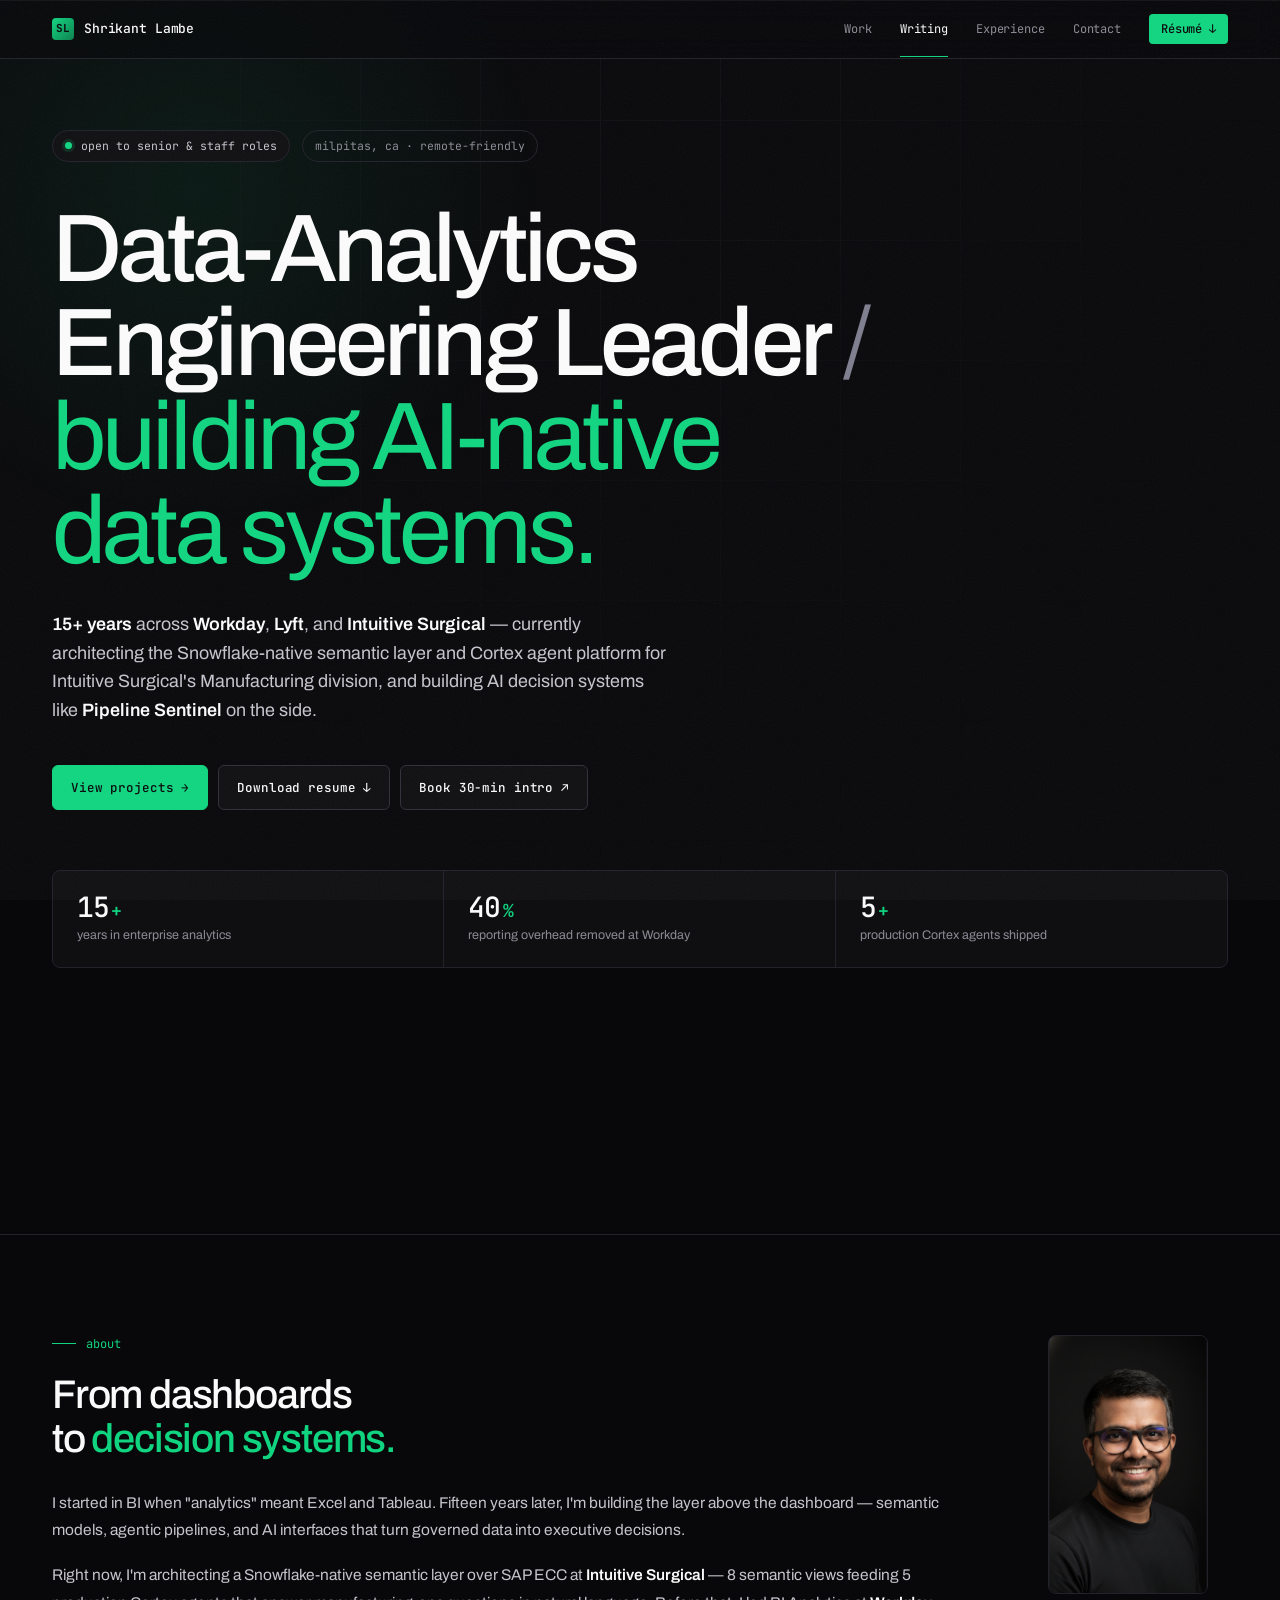
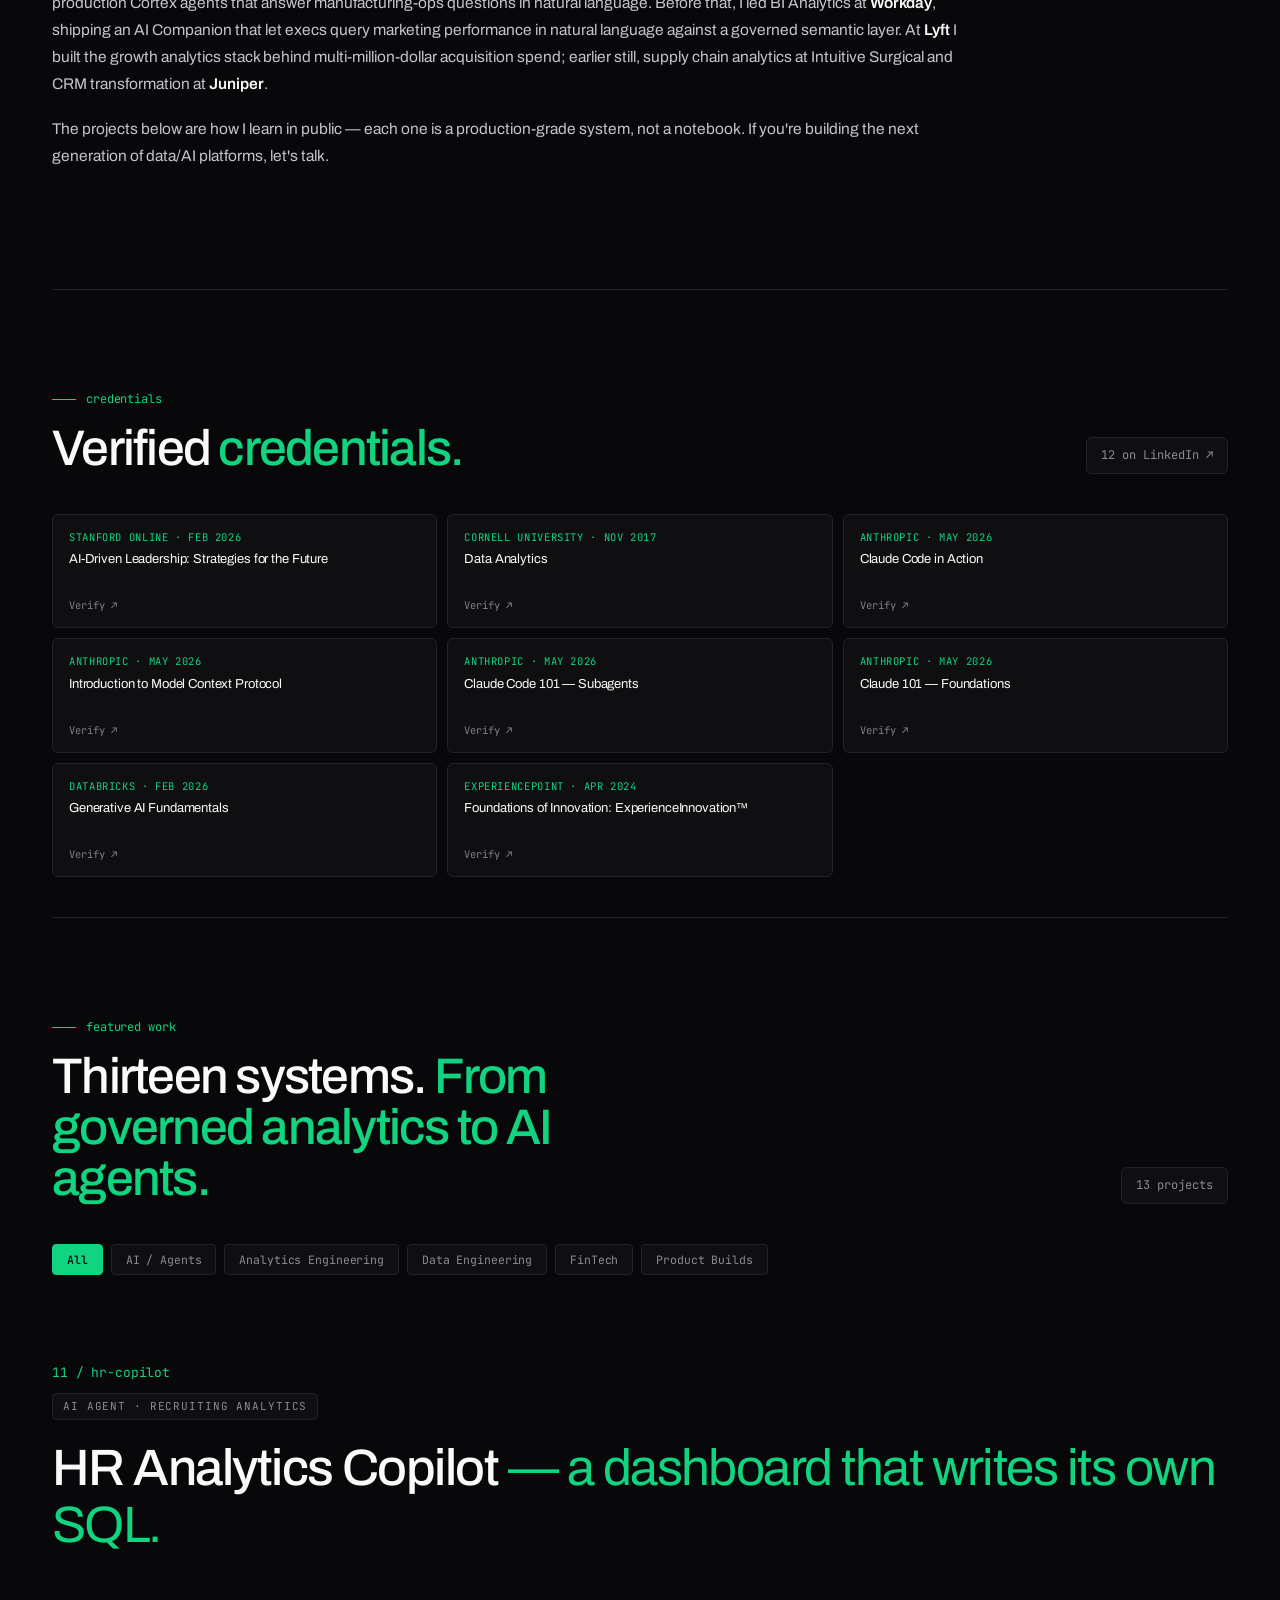
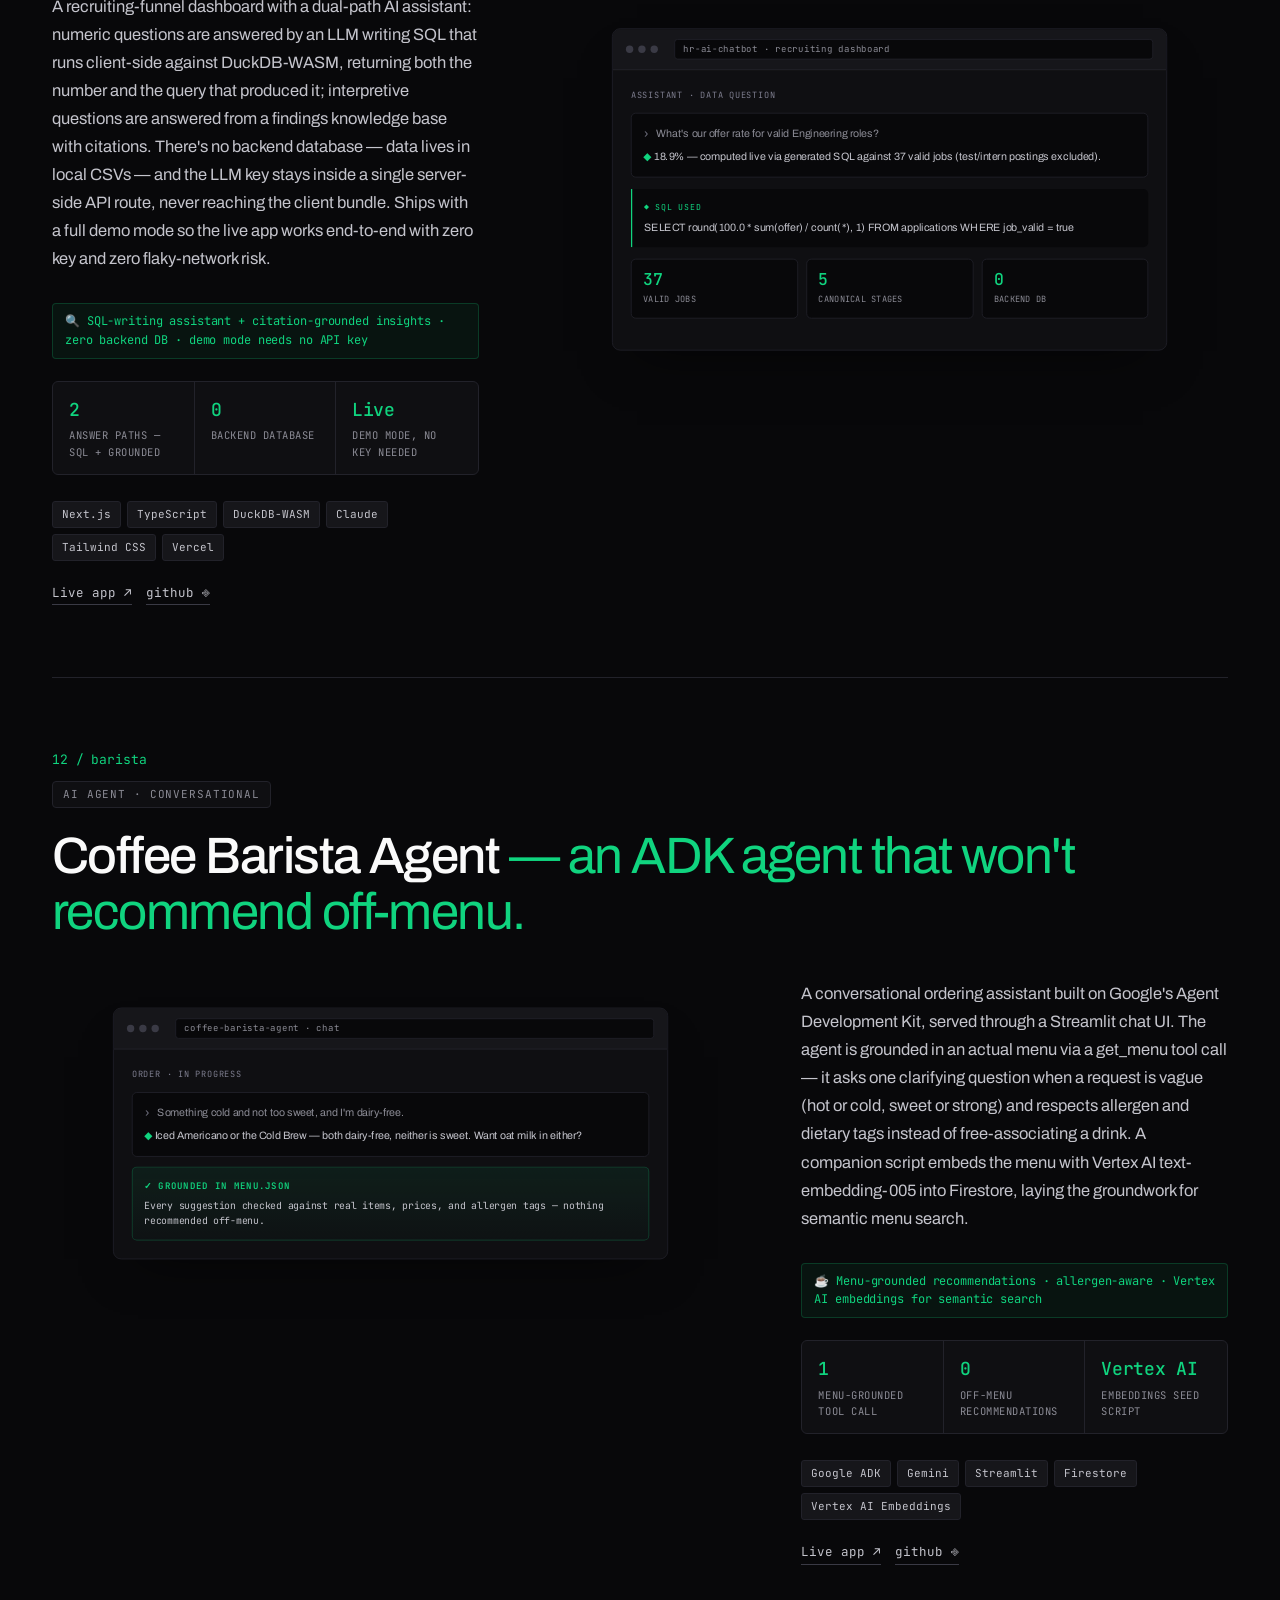
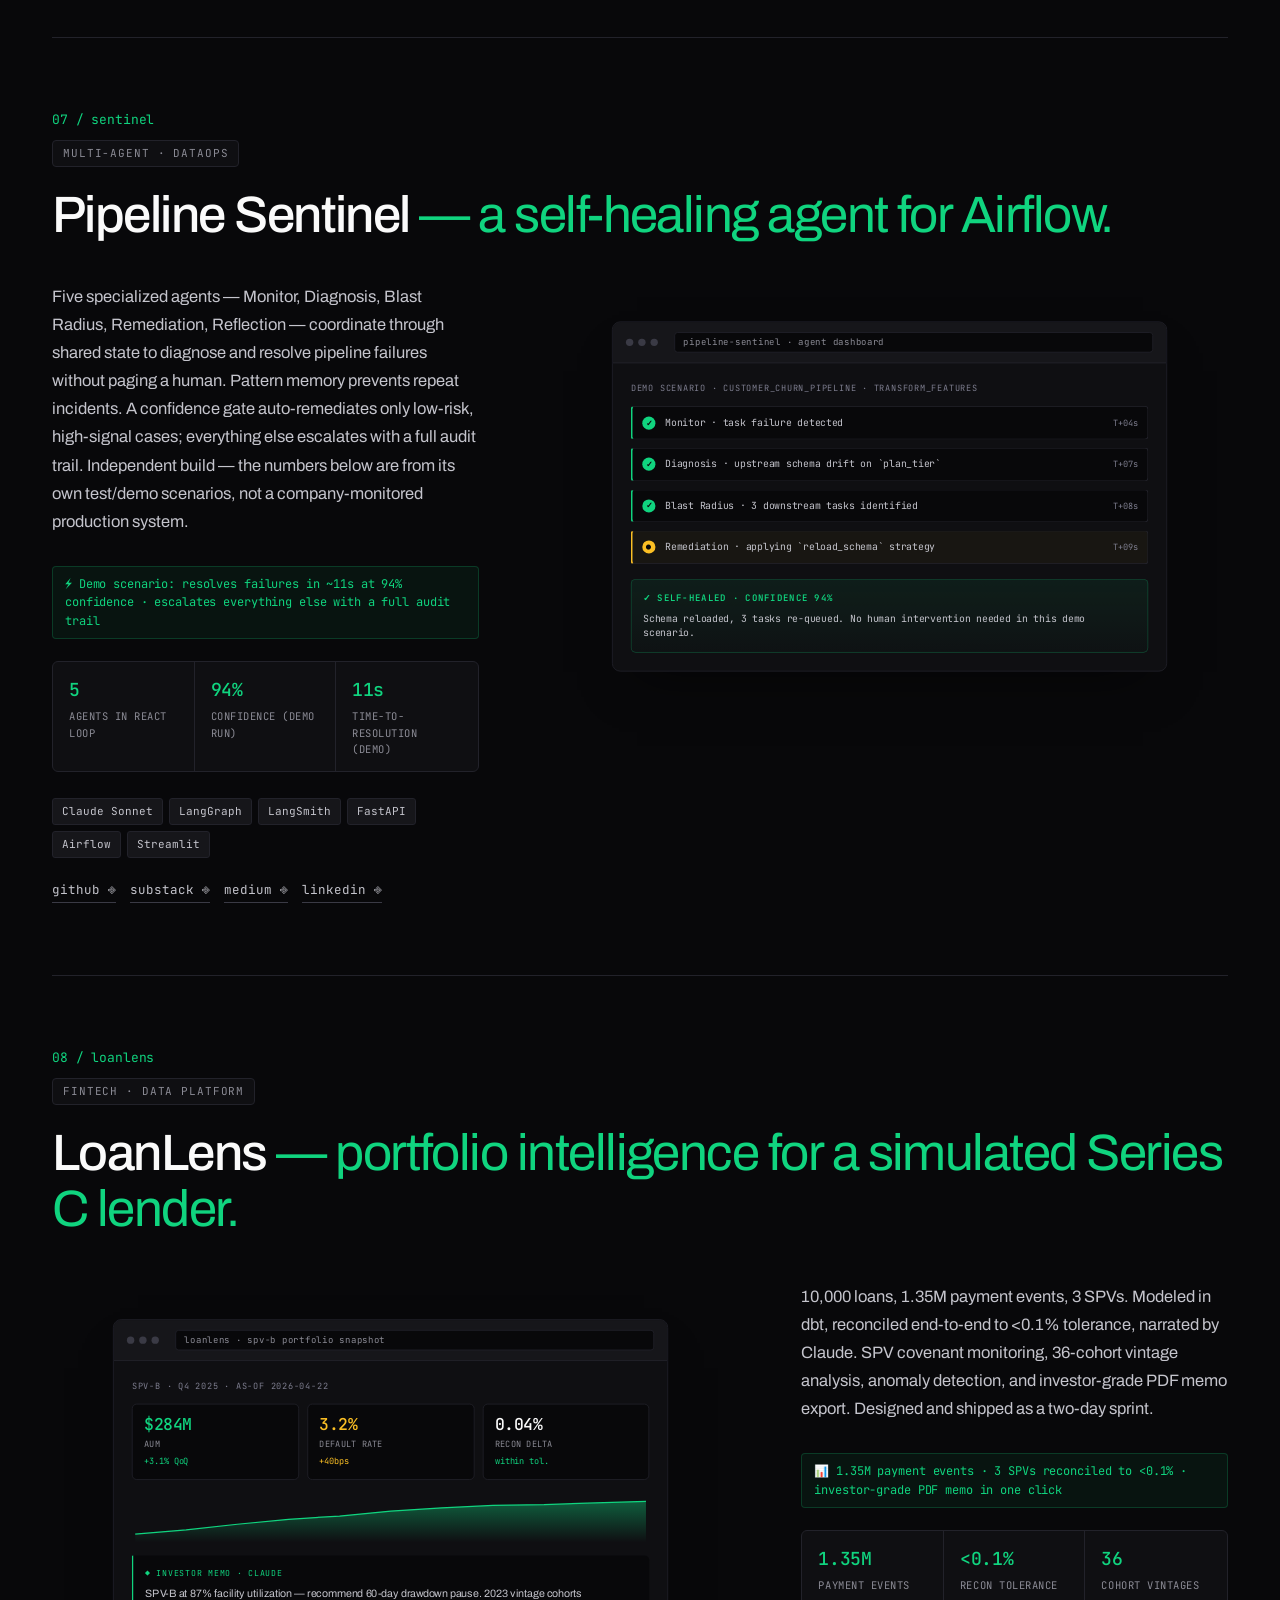
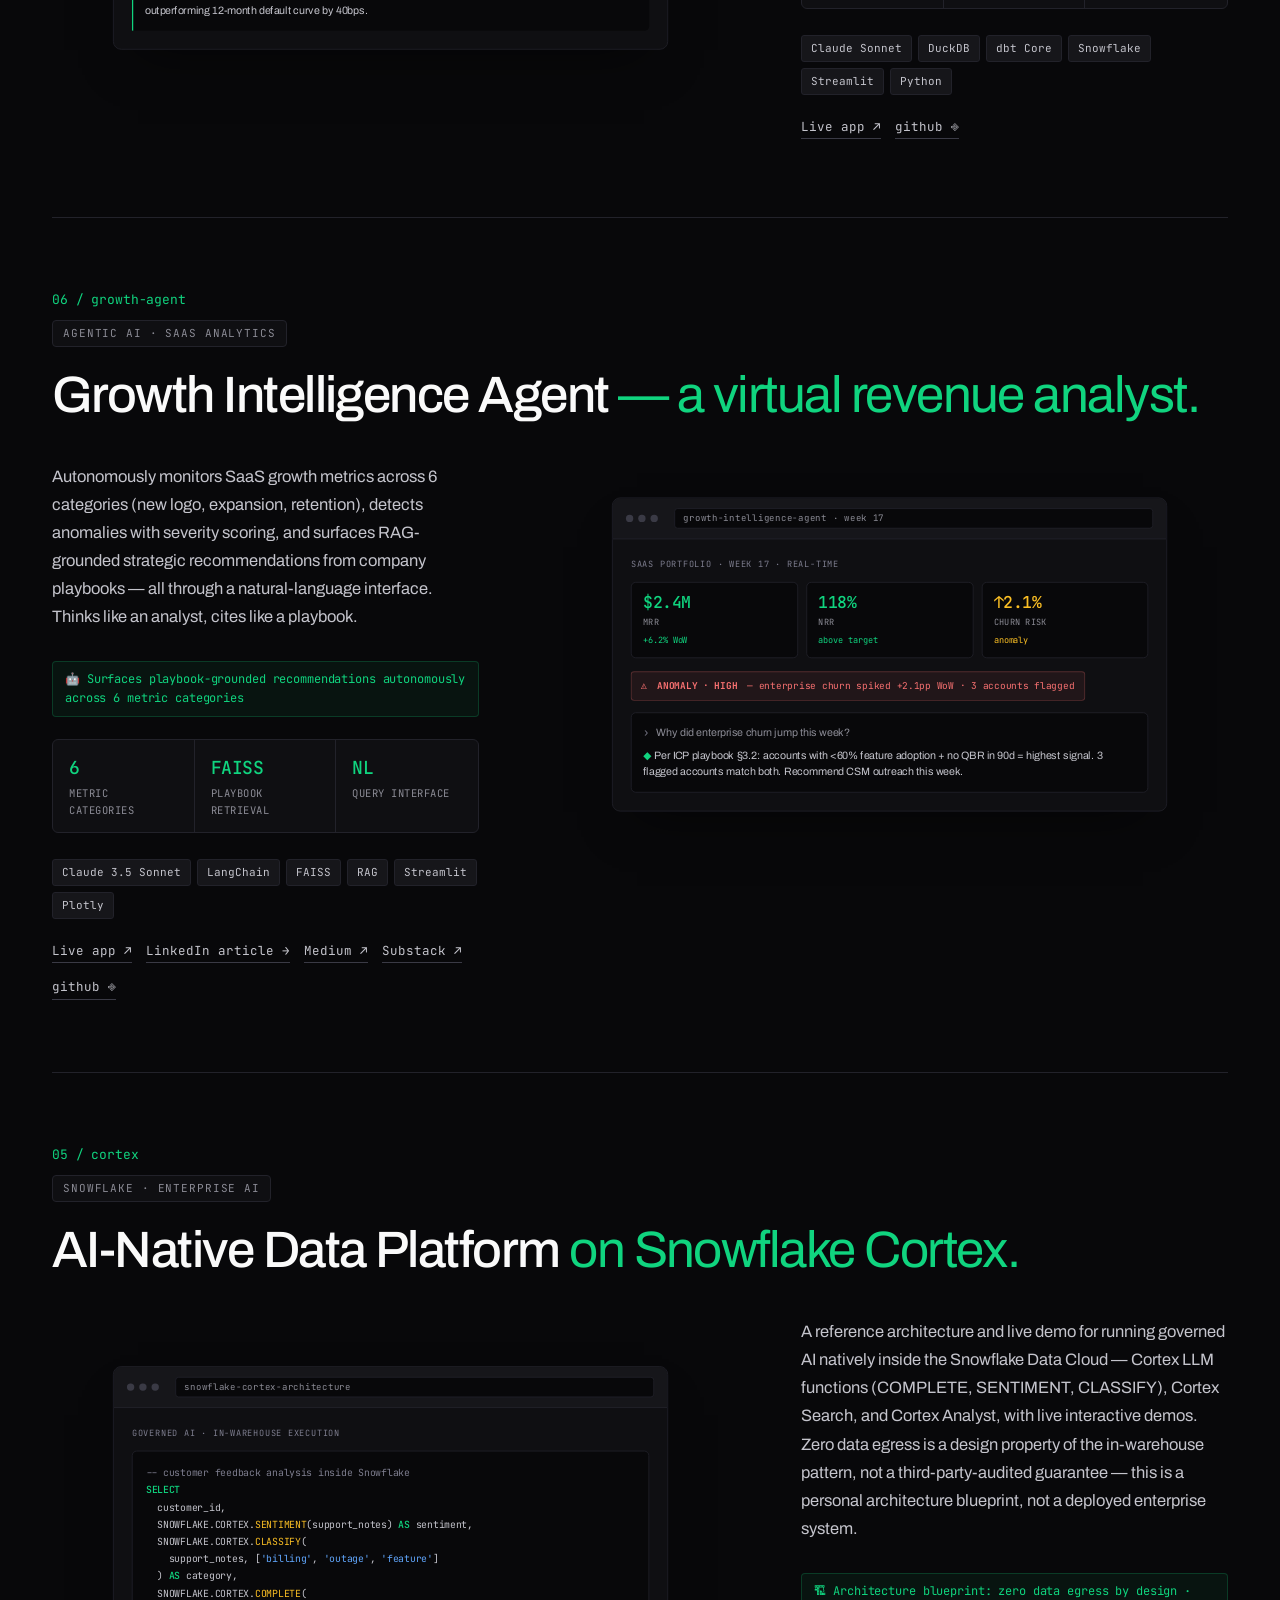
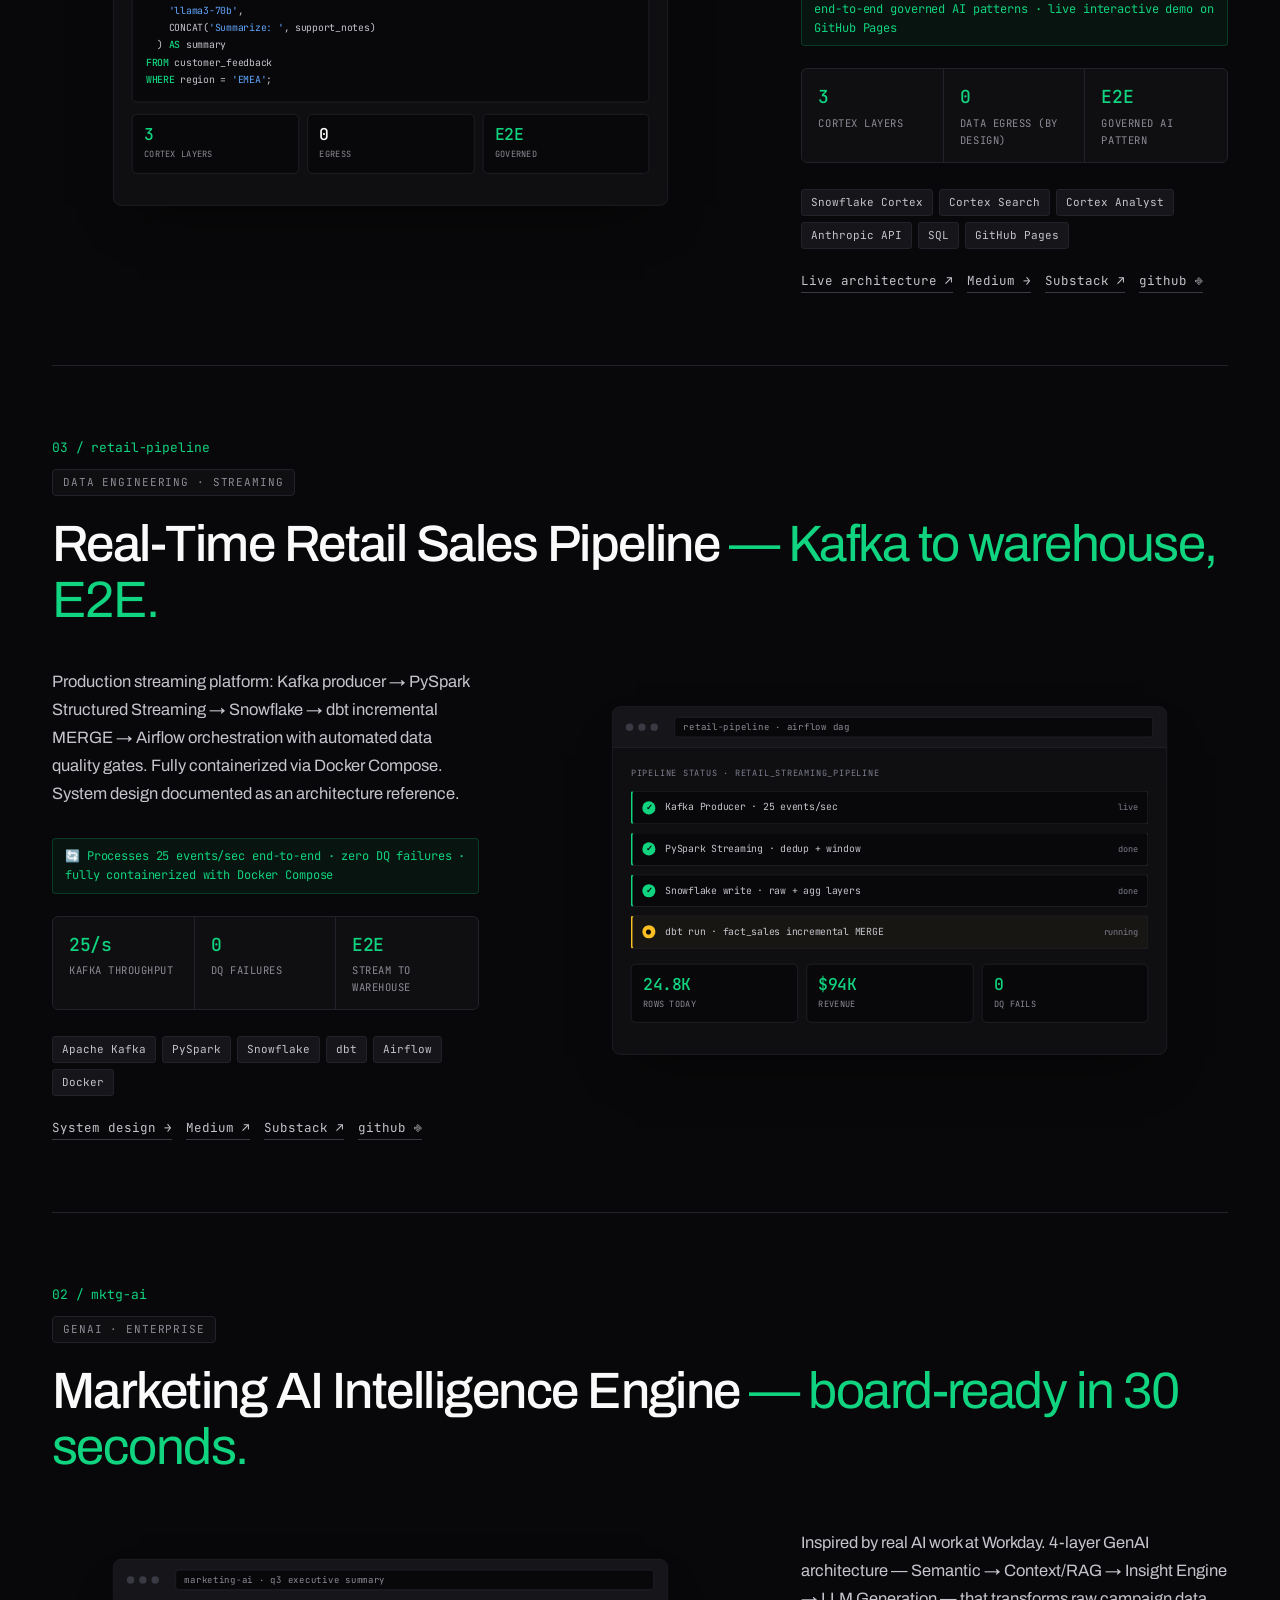
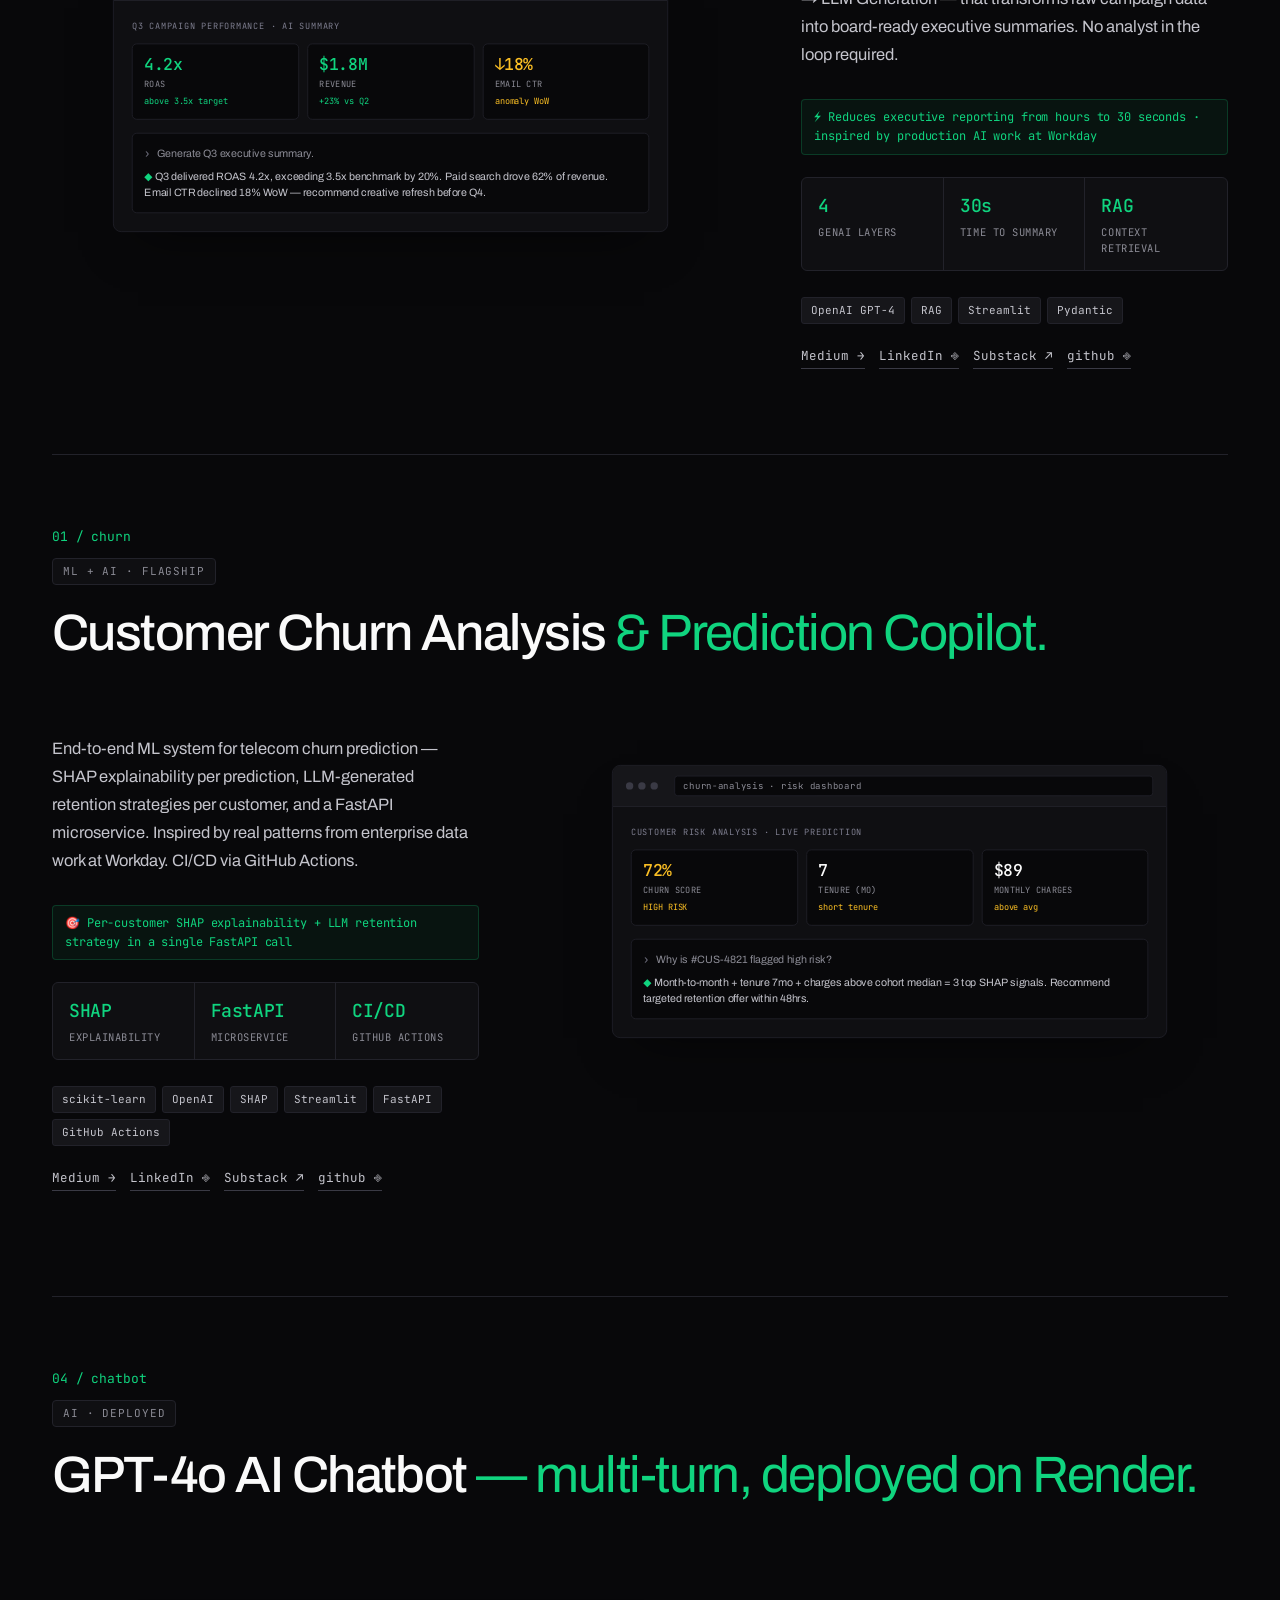
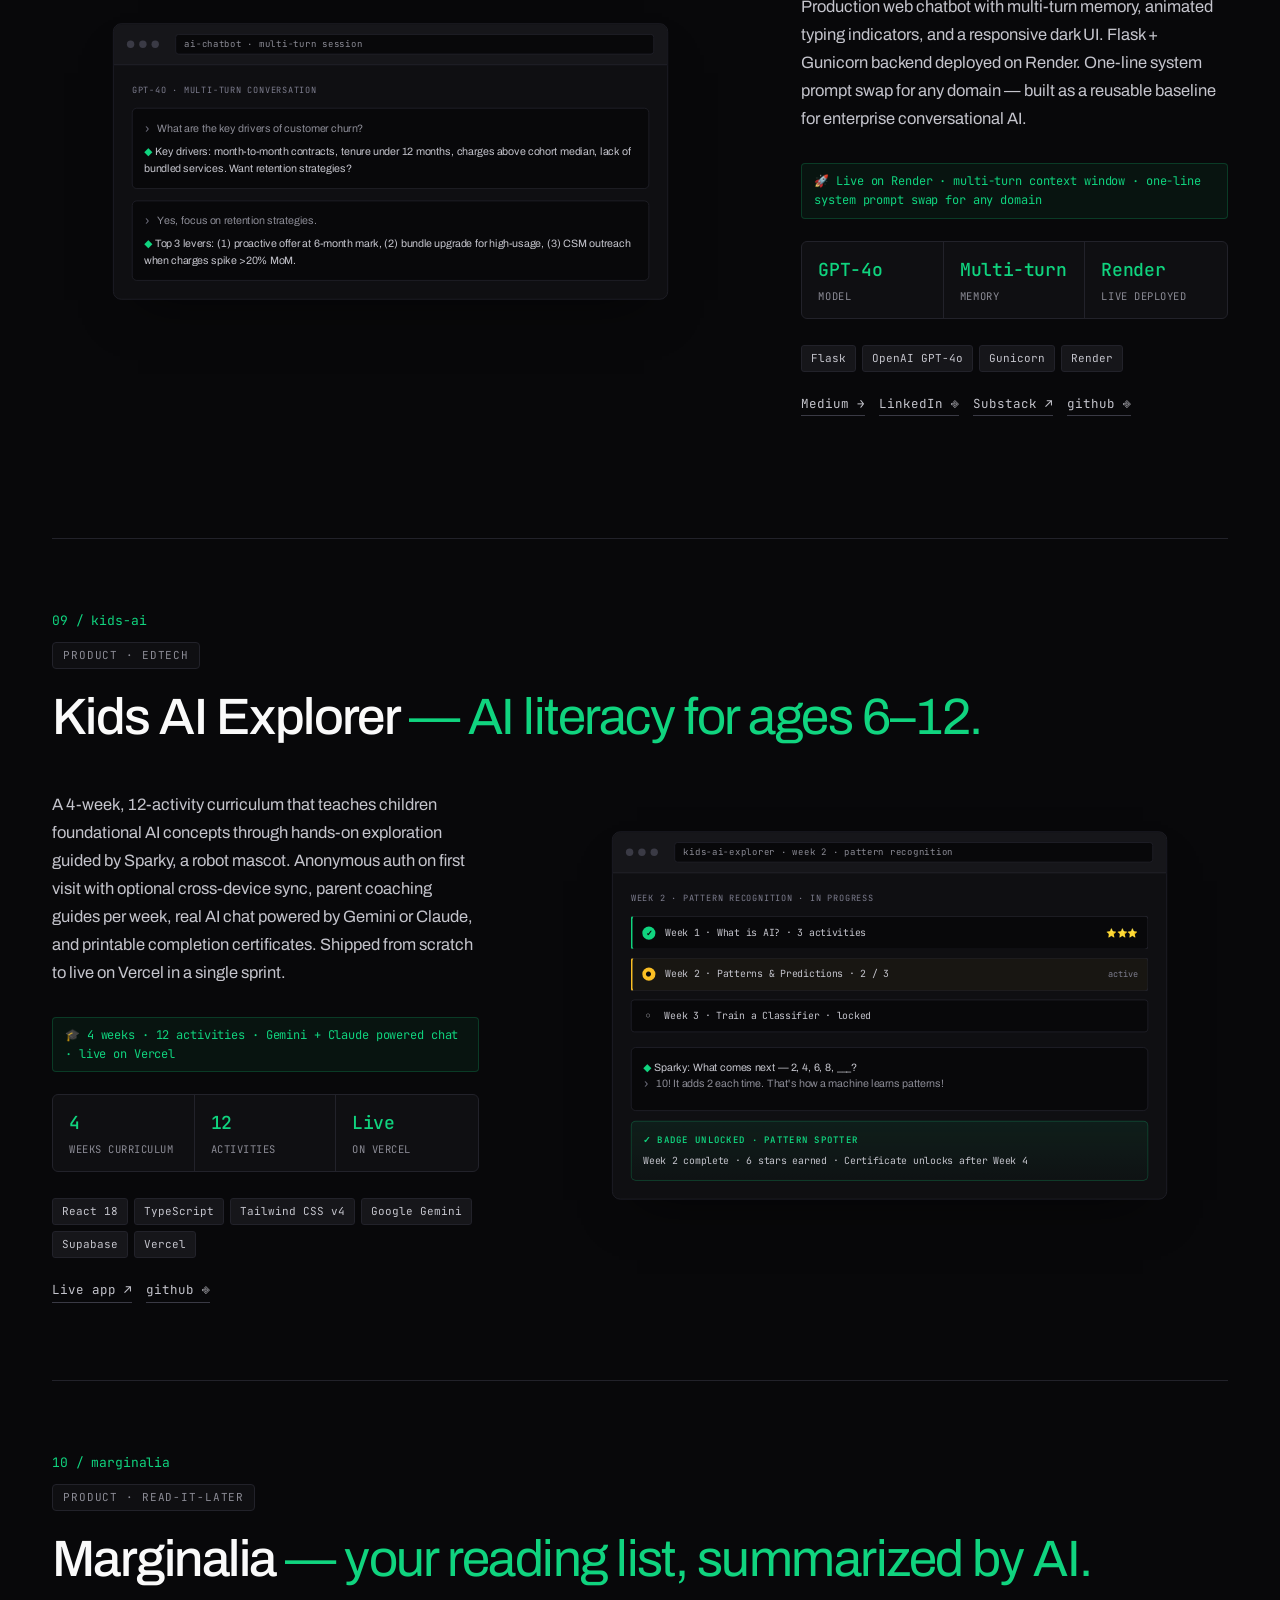
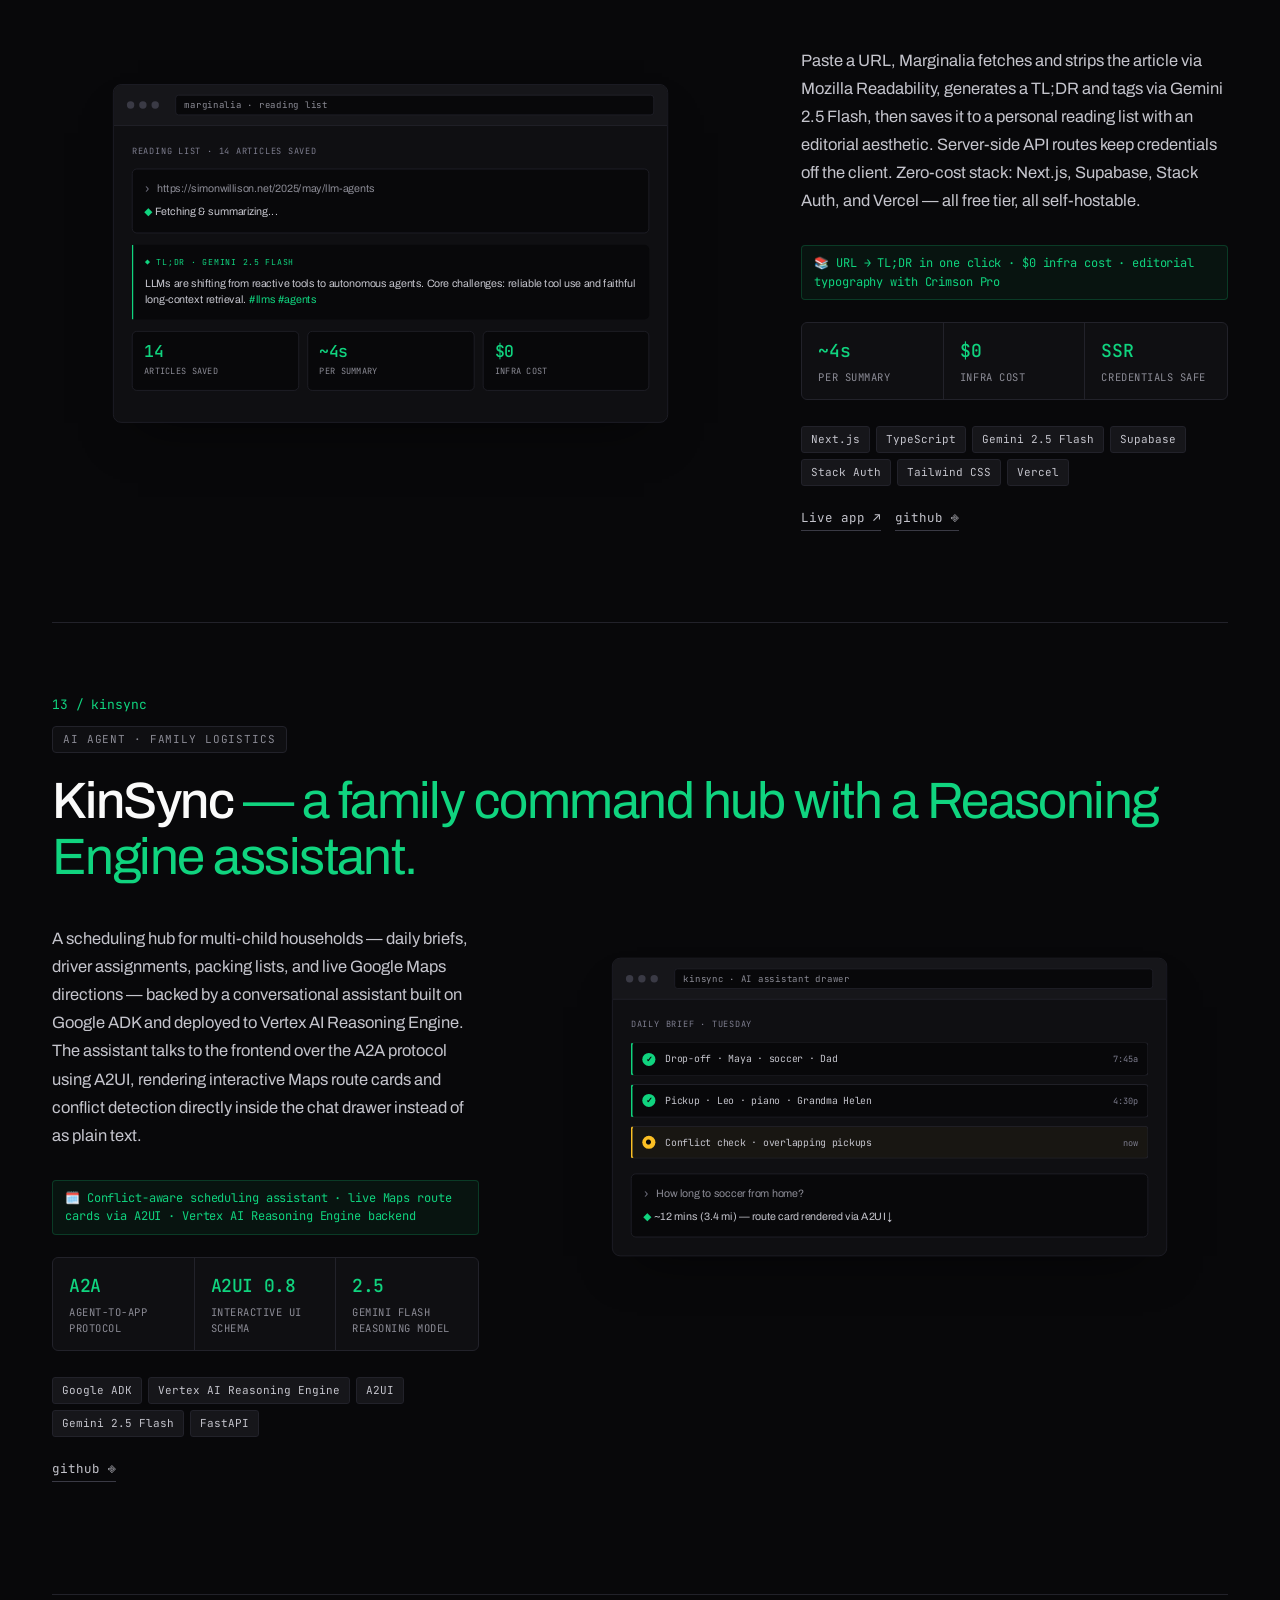
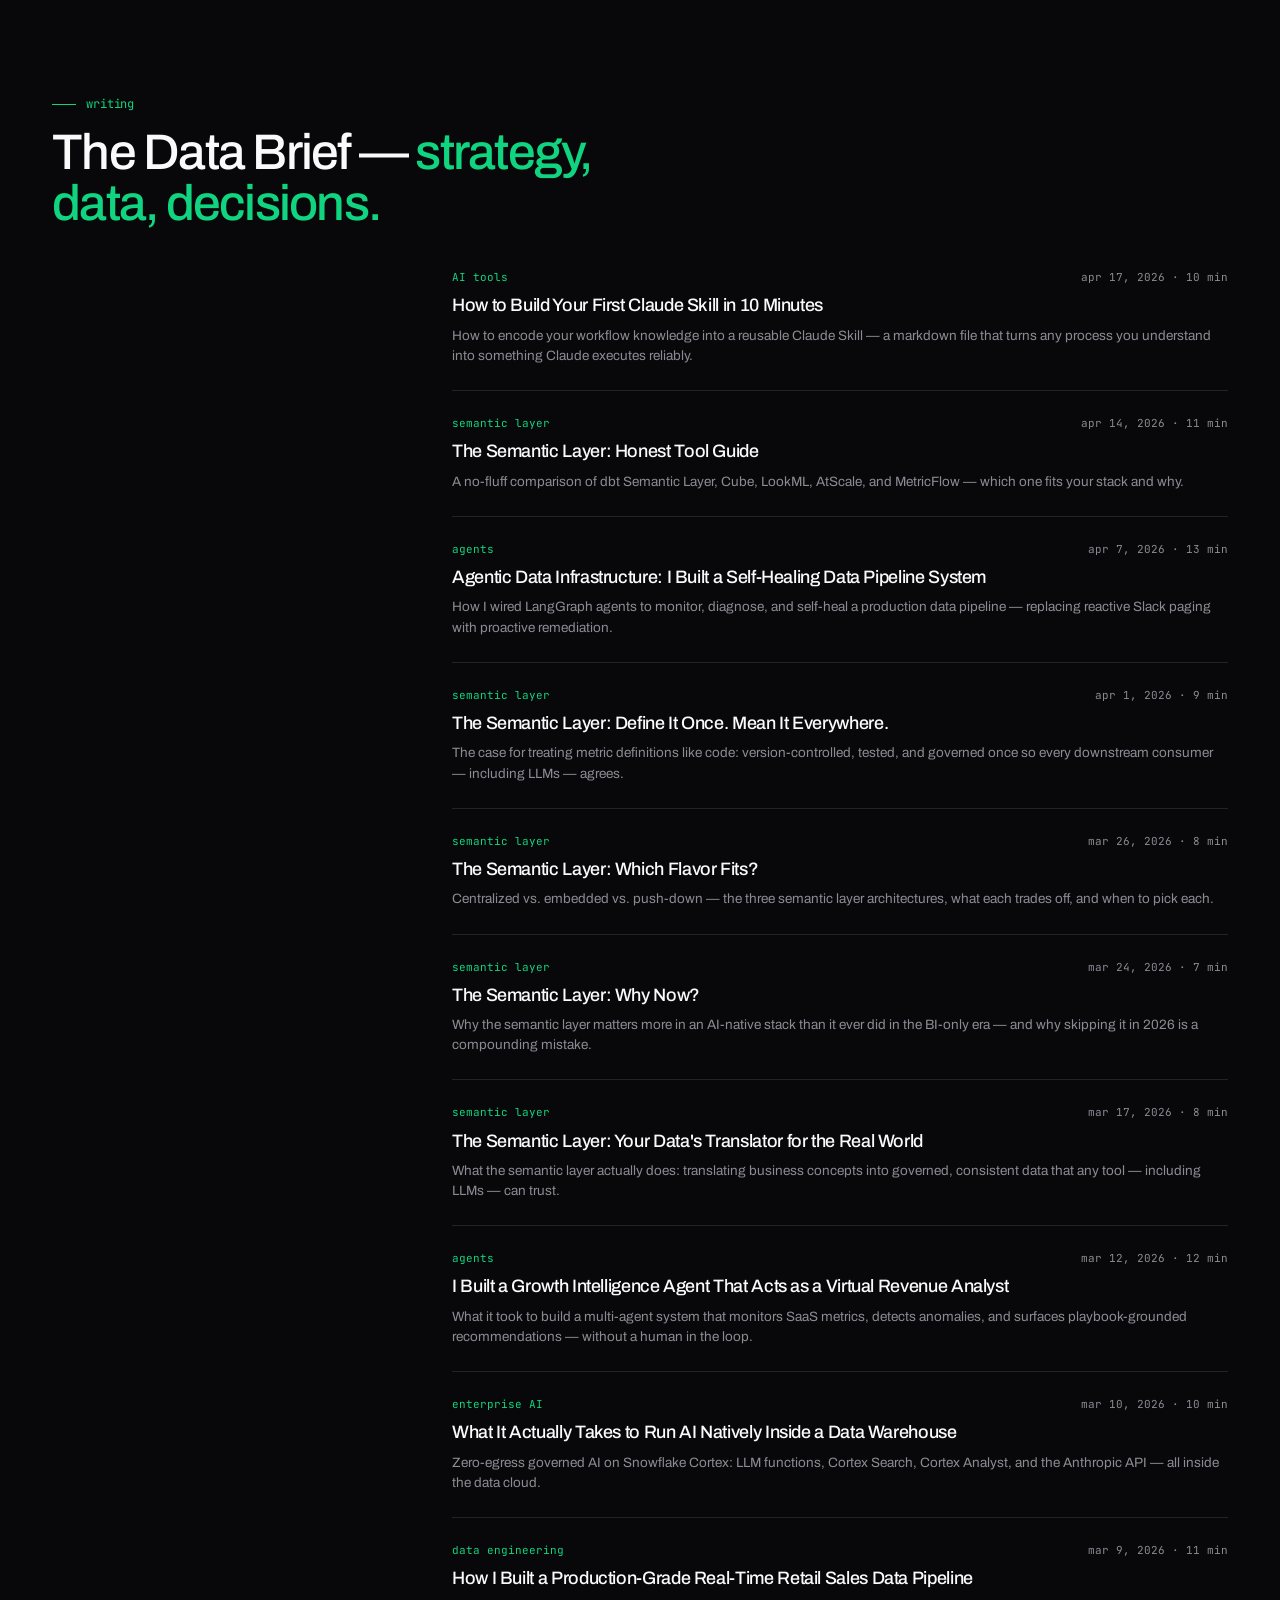
==== commit 3daedc1c: "Drop synthetic LoanLens stat, mark Cortex agent count as 5+ The 1.35M payment events figure was from" ====
--- a/index.html
+++ b/index.html
@@ -16,15 +16,15 @@
 <script defer src="/_vercel/speed-insights/script.js"></script>
 <meta charset="utf-8" />
 <meta name="viewport" content="width=device-width, initial-scale=1" />
-<title>Shrikant Lambe · Analytics Engineering Leader</title>
-<meta name="description" content="Analytics Engineering Leader with 15+ years building AI-native data platforms at Workday, Lyft, and Intuitive Surgical. Semantic layers, agentic pipelines, self-healing systems." />
-<meta property="og:title" content="Shrikant Lambe · Analytics Engineering Leader" />
+<title>Shrikant Lambe · Data-Analytics Engineering Leader</title>
+<meta name="description" content="Data-Analytics Engineering Leader with 15+ years building AI-native data platforms at Workday, Lyft, and Intuitive Surgical. Semantic layers, agentic pipelines, self-healing systems." />
+<meta property="og:title" content="Shrikant Lambe · Data-Analytics Engineering Leader" />
 <meta property="og:description" content="15+ years shaping data platforms at Workday, Lyft, and Intuitive Surgical. Now building semantic models, self-healing pipelines, and AI decision systems." />
 <meta property="og:type" content="website" />
 <meta property="og:url" content="https://shrikantlambe.github.io/" />
 <meta property="og:image" content="https://shrikantlambe.github.io/profile.png" />
 <meta name="twitter:card" content="summary_large_image" />
-<meta name="twitter:title" content="Shrikant Lambe · Analytics Engineering Leader" />
+<meta name="twitter:title" content="Shrikant Lambe · Data-Analytics Engineering Leader" />
 <meta name="twitter:description" content="15+ years at Workday, Lyft, and Intuitive Surgical. Building AI-native data platforms." />
 <meta name="twitter:image" content="https://shrikantlambe.github.io/profile.png" />
 <link rel="canonical" href="https://shrikantlambe.github.io/" />
@@ -41,8 +41,8 @@
   "@context": "https://schema.org",
   "@type": "Person",
   "name": "Shrikant Lambe",
-  "jobTitle": "Analytics Engineering Leader",
-  "description": "Analytics Engineering Leader with 15+ years building AI-native data platforms at Workday, Lyft, and Intuitive Surgical.",
+  "jobTitle": "Data-Analytics Engineering Leader",
+  "description": "Data-Analytics Engineering Leader with 15+ years building AI-native data platforms at Workday, Lyft, and Intuitive Surgical.",
   "url": "https://shrikantlambe.github.io",
   "email": "shrikantlambe@gmail.com",
   "image": "https://shrikantlambe.github.io/profile.png",
@@ -142,8 +142,16 @@
   .brand .bx { width: 22px; height: 22px; border-radius: 4px; background: linear-gradient(135deg,var(--accent),var(--accent-dim)); display: inline-flex; align-items: center; justify-content: center; color: var(--bg); font-size: 11px; font-weight: 700; }
   .nav-right { display: flex; align-items: center; gap: 28px; }
   .nav-links { display: flex; align-items: center; gap: 28px; }
-  .nav-right a { font-family: var(--mono); font-size: 12px; color: var(--fg-2); letter-spacing: -0.01em; transition: color .18s; }
+  .nav-right a { font-family: var(--mono); font-size: 12px; color: var(--fg-2); letter-spacing: -0.01em; transition: color .18s, transform .2s var(--ease-spring); }
   .nav-right a:hover, .nav-right a.active { color: var(--fg); }
+  /* Lift on hover only, not .active — a permanently-raised current-section
+     link would read as a misaligned baseline rather than a deliberate
+     state. -2px (not the -4px cards use) matches the established pattern
+     for plain text vs. a larger surface: enough to confirm interactivity
+     without asking for attention. Reuses --ease-spring, the same curve
+     already driving every other hover-lift on the site, for one
+     consistent motion language rather than a one-off nav-specific curve. */
+  .nav-right a:hover { transform: translateY(-2px); }
   @media (min-width: 721px) {
     .nav-links a { position: relative; }
     .nav-links a::after {
@@ -152,9 +160,17 @@
     }
     .nav-links a:hover::after, .nav-links a.active::after { transform: scaleX(1); }
   }
-  .nav-cta { padding: 6px 12px; background: var(--accent); color: var(--bg) !important; border-radius: 4px; font-weight: 500 !important; transition: background .18s ease, transform .18s var(--ease-spring); }
-  .nav-cta:hover { background: var(--accent-bright); }
-  .nav-cta:active { transform: scale(0.96); }
+  .nav-links a:active { transform: translateY(0) scale(0.97); }
+  /* a.nav-cta, not .nav-cta — needs the type selector to outrank
+     .nav-right a at equal specificity (both become class+type); without
+     it, .nav-cta's own transition/:active rules are silently overridden
+     by the more specific .nav-right a above (verified: .nav-cta's
+     transition was computing as just "color .18s" before this fix — its
+     own background/transform transition had never actually been taking
+     effect). */
+  a.nav-cta { padding: 6px 12px; background: var(--accent); color: var(--bg) !important; border-radius: 4px; font-weight: 500 !important; transition: background .18s ease, transform .18s var(--ease-spring); }
+  a.nav-cta:hover { background: var(--accent-bright); }
+  a.nav-cta:active { transform: translateY(0) scale(0.96); }
   .nav-toggle { display: none; flex-direction: column; justify-content: center; align-items: center; gap: 4px; width: 32px; height: 32px; background: transparent; border: 1px solid var(--line); border-radius: 4px; cursor: pointer; padding: 0; }
   .nav-toggle span { display: block; width: 16px; height: 1.5px; background: var(--fg-1); transition: transform .2s, opacity .2s; }
   .nav-toggle[aria-expanded="true"] span:nth-child(1) { transform: translateY(5.5px) rotate(45deg); }
@@ -196,13 +212,13 @@
   .btn .arr { transition: transform .2s; }
   .btn:hover .arr { transform: translateX(3px); }
 
-  .stat-strip { display: grid; grid-template-columns: repeat(4,1fr); gap: 0; border: 1px solid var(--line); border-radius: 8px; background: var(--bg-1); overflow: hidden; }
+  .stat-strip { display: grid; grid-template-columns: repeat(3,1fr); gap: 0; border: 1px solid var(--line); border-radius: 8px; background: var(--bg-1); overflow: hidden; }
   .stat-strip .s { padding: 22px 24px; border-right: 1px solid var(--line); }
   .stat-strip .s:last-child { border-right: none; }
   .s-num { font-family: var(--mono); font-size: 28px; font-weight: 500; color: var(--fg); letter-spacing: -0.03em; line-height: 1; margin-bottom: 6px; }
   .s-num .unit { color: var(--accent); font-size: 18px; margin-left: 2px; }
   .s-label { font-size: 12.5px; color: var(--fg-2); line-height: 1.4; }
-  @media (max-width: 720px) { .stat-strip { grid-template-columns: 1fr 1fr; } .stat-strip .s:nth-child(2) { border-right: none; } .stat-strip .s:nth-child(-n+2) { border-bottom: 1px solid var(--line); } }
+  @media (max-width: 720px) { .stat-strip { grid-template-columns: 1fr; } .stat-strip .s { border-right: none; border-bottom: 1px solid var(--line); } .stat-strip .s:last-child { border-bottom: none; } }
 
   /* previously at strip */
   .prev-at { margin-top: 48px; padding-top: 32px; border-top: 1px solid var(--line); }
@@ -528,7 +544,7 @@
       <div class="loc-tag">milpitas, ca · remote-friendly</div>
     </div>
     <h1 class="headline">
-      Analytics Engineering Leader <span class="slash">/</span><br/>
+      Data-Analytics Engineering Leader <span class="slash">/</span><br/>
       <span class="ac">building AI-native<br/>data systems.</span>
     </h1>
     <p class="hero-sub">
@@ -542,8 +558,7 @@
     <div class="stat-strip">
       <div class="s"><div class="s-num"><span class="num-val" data-count="15">15</span><span class="unit">+</span></div><div class="s-label">years in enterprise analytics</div></div>
       <div class="s"><div class="s-num"><span class="num-val" data-count="40">40</span><span class="unit">%</span></div><div class="s-label">reporting overhead removed at Workday</div></div>
-      <div class="s"><div class="s-num"><span class="num-val" data-count="5">5</span></div><div class="s-label">production Cortex agents shipped</div></div>
-      <div class="s"><div class="s-num"><span class="num-val" data-count="1.35">1.35</span><span class="unit">M</span></div><div class="s-label">payment events modeled (LoanLens)</div></div>
+      <div class="s"><div class="s-num"><span class="num-val" data-count="5">5</span><span class="unit">+</span></div><div class="s-label">production Cortex agents shipped</div></div>
     </div>
     <div class="prev-at reveal">
       <div class="prev-at-label">Previously at</div>
@@ -1558,8 +1573,8 @@
 
 <footer>
   <div class="wrap">
-    <div>© 2026 shrikant lambe · milpitas, ca · <a href="sitemap.xml">sitemap</a></div>
-    <div>stanford · cornell · BITS pilani · last updated september 2026</div>
+    <div>© 2026 shrikant lambe · milpitas, ca</div>
+    <div>stanford · cornell · BITS pilani · last updated october 2026</div>
   </div>
 </footer>
 
--- a/styles.css
+++ b/styles.css
@@ -77,8 +77,16 @@
 .brand .bx { width: 22px; height: 22px; border-radius: 4px; background: linear-gradient(135deg,var(--accent),var(--accent-dim)); display: inline-flex; align-items: center; justify-content: center; color: var(--bg); font-size: 11px; font-weight: 700; }
 .nav-right { display: flex; align-items: center; gap: 28px; }
 .nav-links { display: flex; align-items: center; gap: 28px; }
-.nav-right a { font-family: var(--mono); font-size: 12px; color: var(--fg-2); letter-spacing: -0.01em; transition: color .18s; }
+.nav-right a { font-family: var(--mono); font-size: 12px; color: var(--fg-2); letter-spacing: -0.01em; transition: color .18s, transform .2s var(--ease-spring); }
 .nav-right a:hover, .nav-right a.active { color: var(--fg); }
+/* Lift on hover only, not .active — a permanently-raised current-section
+   link would read as a misaligned baseline rather than a deliberate
+   state. -2px (not the -4px cards use) matches the established pattern
+   for plain text vs. a larger surface: enough to confirm interactivity
+   without asking for attention. Reuses --ease-spring, the same curve
+   already driving every other hover-lift on the site, for one
+   consistent motion language rather than a one-off nav-specific curve. */
+.nav-right a:hover { transform: translateY(-2px); }
 @media (min-width: 721px) {
   .nav-links a { position: relative; }
   .nav-links a::after {
@@ -87,9 +95,17 @@
   }
   .nav-links a:hover::after, .nav-links a.active::after { transform: scaleX(1); }
 }
-.nav-cta { padding: 6px 12px; background: var(--accent); color: var(--bg) !important; border-radius: 4px; font-weight: 500 !important; transition: background .18s ease, transform .18s var(--ease-spring); }
-.nav-cta:hover { background: var(--accent-bright); }
-.nav-cta:active { transform: scale(0.96); }
+.nav-links a:active { transform: translateY(0) scale(0.97); }
+/* a.nav-cta, not .nav-cta — needs the type selector to outrank
+   .nav-right a at equal specificity (both become class+type); without
+   it, .nav-cta's own transition/:active rules are silently overridden
+   by the more specific .nav-right a above (verified: .nav-cta's
+   transition was computing as just "color .18s" before this fix — its
+   own background/transform transition had never actually been taking
+   effect). */
+a.nav-cta { padding: 6px 12px; background: var(--accent); color: var(--bg) !important; border-radius: 4px; font-weight: 500 !important; transition: background .18s ease, transform .18s var(--ease-spring); }
+a.nav-cta:hover { background: var(--accent-bright); }
+a.nav-cta:active { transform: translateY(0) scale(0.96); }
 .nav-toggle { display: none; flex-direction: column; justify-content: center; align-items: center; gap: 4px; width: 32px; height: 32px; background: transparent; border: 1px solid var(--line); border-radius: 4px; cursor: pointer; padding: 0; }
 .nav-toggle span { display: block; width: 16px; height: 1.5px; background: var(--fg-1); transition: transform .2s, opacity .2s; }
 .nav-toggle[aria-expanded="true"] span:nth-child(1) { transform: translateY(5.5px) rotate(45deg); }
@@ -131,13 +147,13 @@
 .btn .arr { transition: transform .2s; }
 .btn:hover .arr { transform: translateX(3px); }
 
-.stat-strip { display: grid; grid-template-columns: repeat(4,1fr); gap: 0; border: 1px solid var(--line); border-radius: 8px; background: var(--bg-1); overflow: hidden; }
+.stat-strip { display: grid; grid-template-columns: repeat(3,1fr); gap: 0; border: 1px solid var(--line); border-radius: 8px; background: var(--bg-1); overflow: hidden; }
 .stat-strip .s { padding: 22px 24px; border-right: 1px solid var(--line); }
 .stat-strip .s:last-child { border-right: none; }
 .s-num { font-family: var(--mono); font-size: 28px; font-weight: 500; color: var(--fg); letter-spacing: -0.03em; line-height: 1; margin-bottom: 6px; }
 .s-num .unit { color: var(--accent); font-size: 18px; margin-left: 2px; }
 .s-label { font-size: 12.5px; color: var(--fg-2); line-height: 1.4; }
-@media (max-width: 720px) { .stat-strip { grid-template-columns: 1fr 1fr; } .stat-strip .s:nth-child(2) { border-right: none; } .stat-strip .s:nth-child(-n+2) { border-bottom: 1px solid var(--line); } }
+@media (max-width: 720px) { .stat-strip { grid-template-columns: 1fr; } .stat-strip .s { border-right: none; border-bottom: 1px solid var(--line); } .stat-strip .s:last-child { border-bottom: none; } }
 
 /* previously at strip */
 .prev-at { margin-top: 48px; padding-top: 32px; border-top: 1px solid var(--line); }
